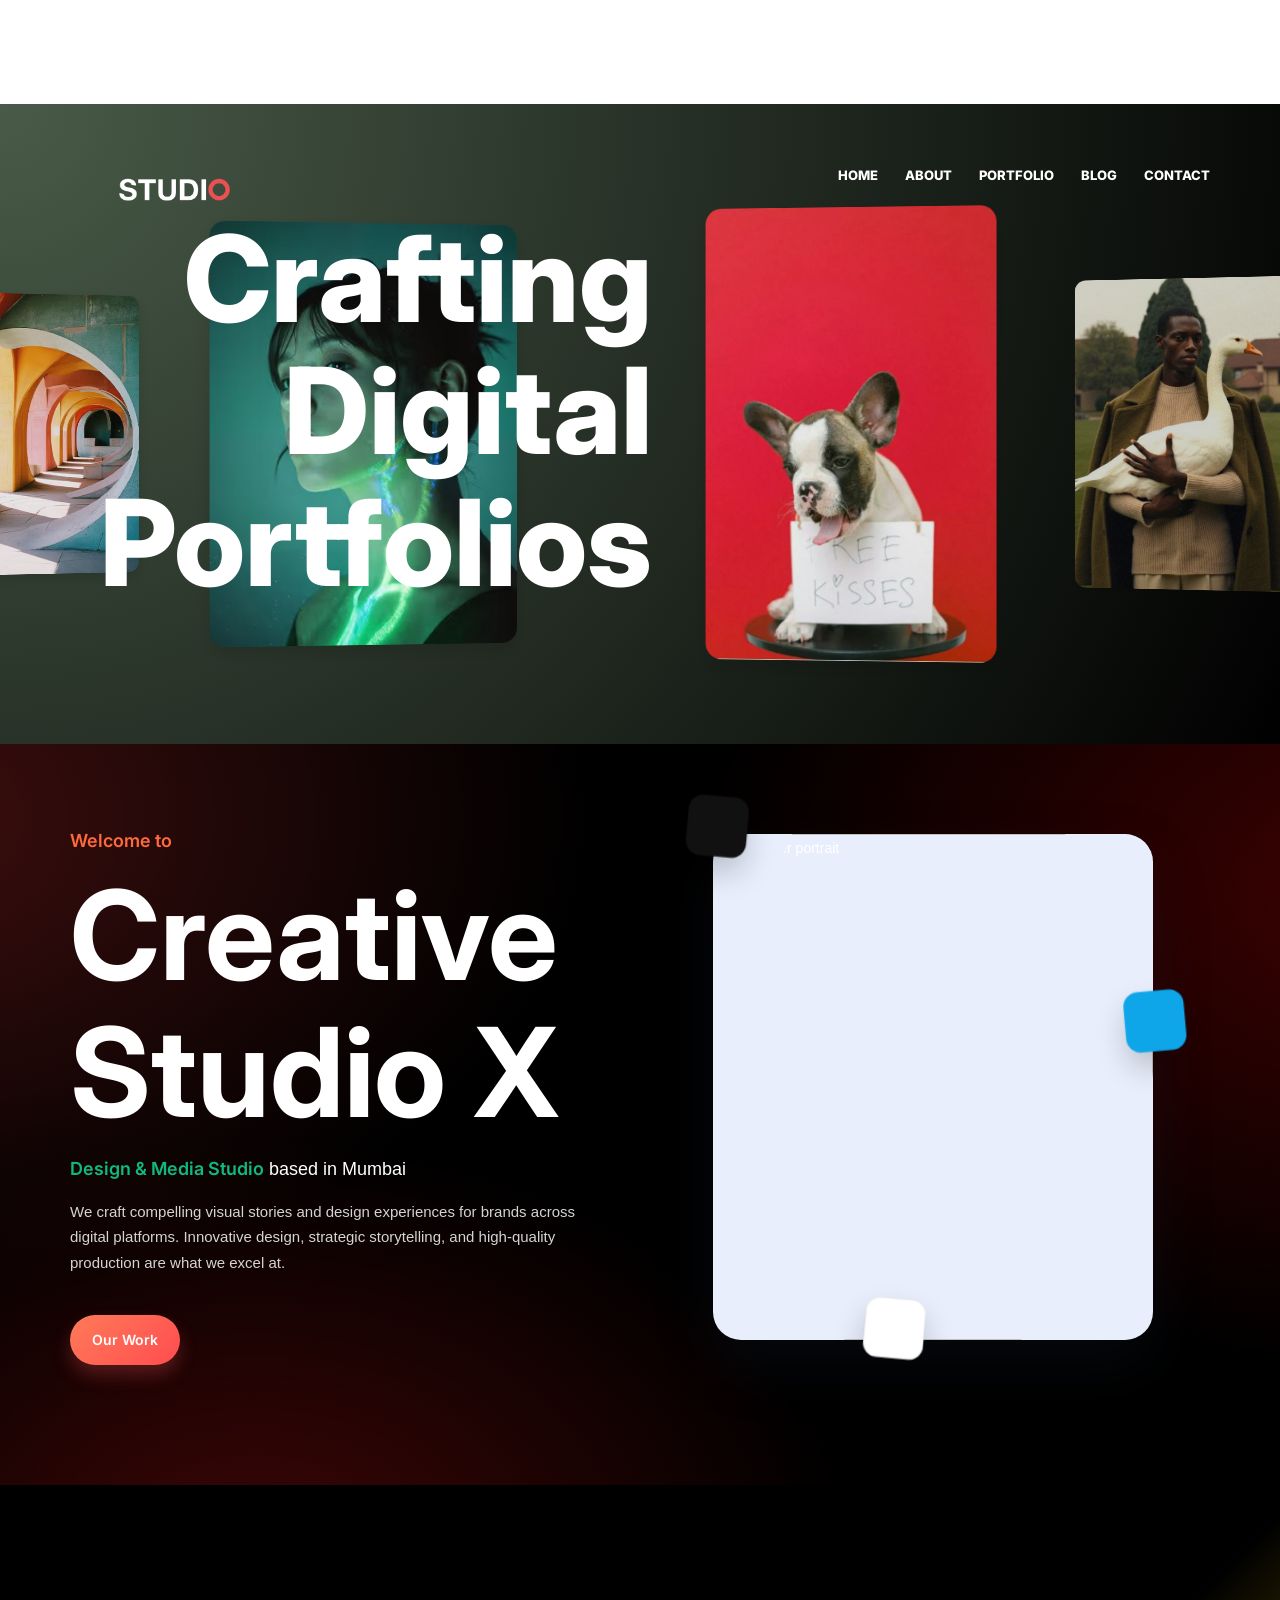
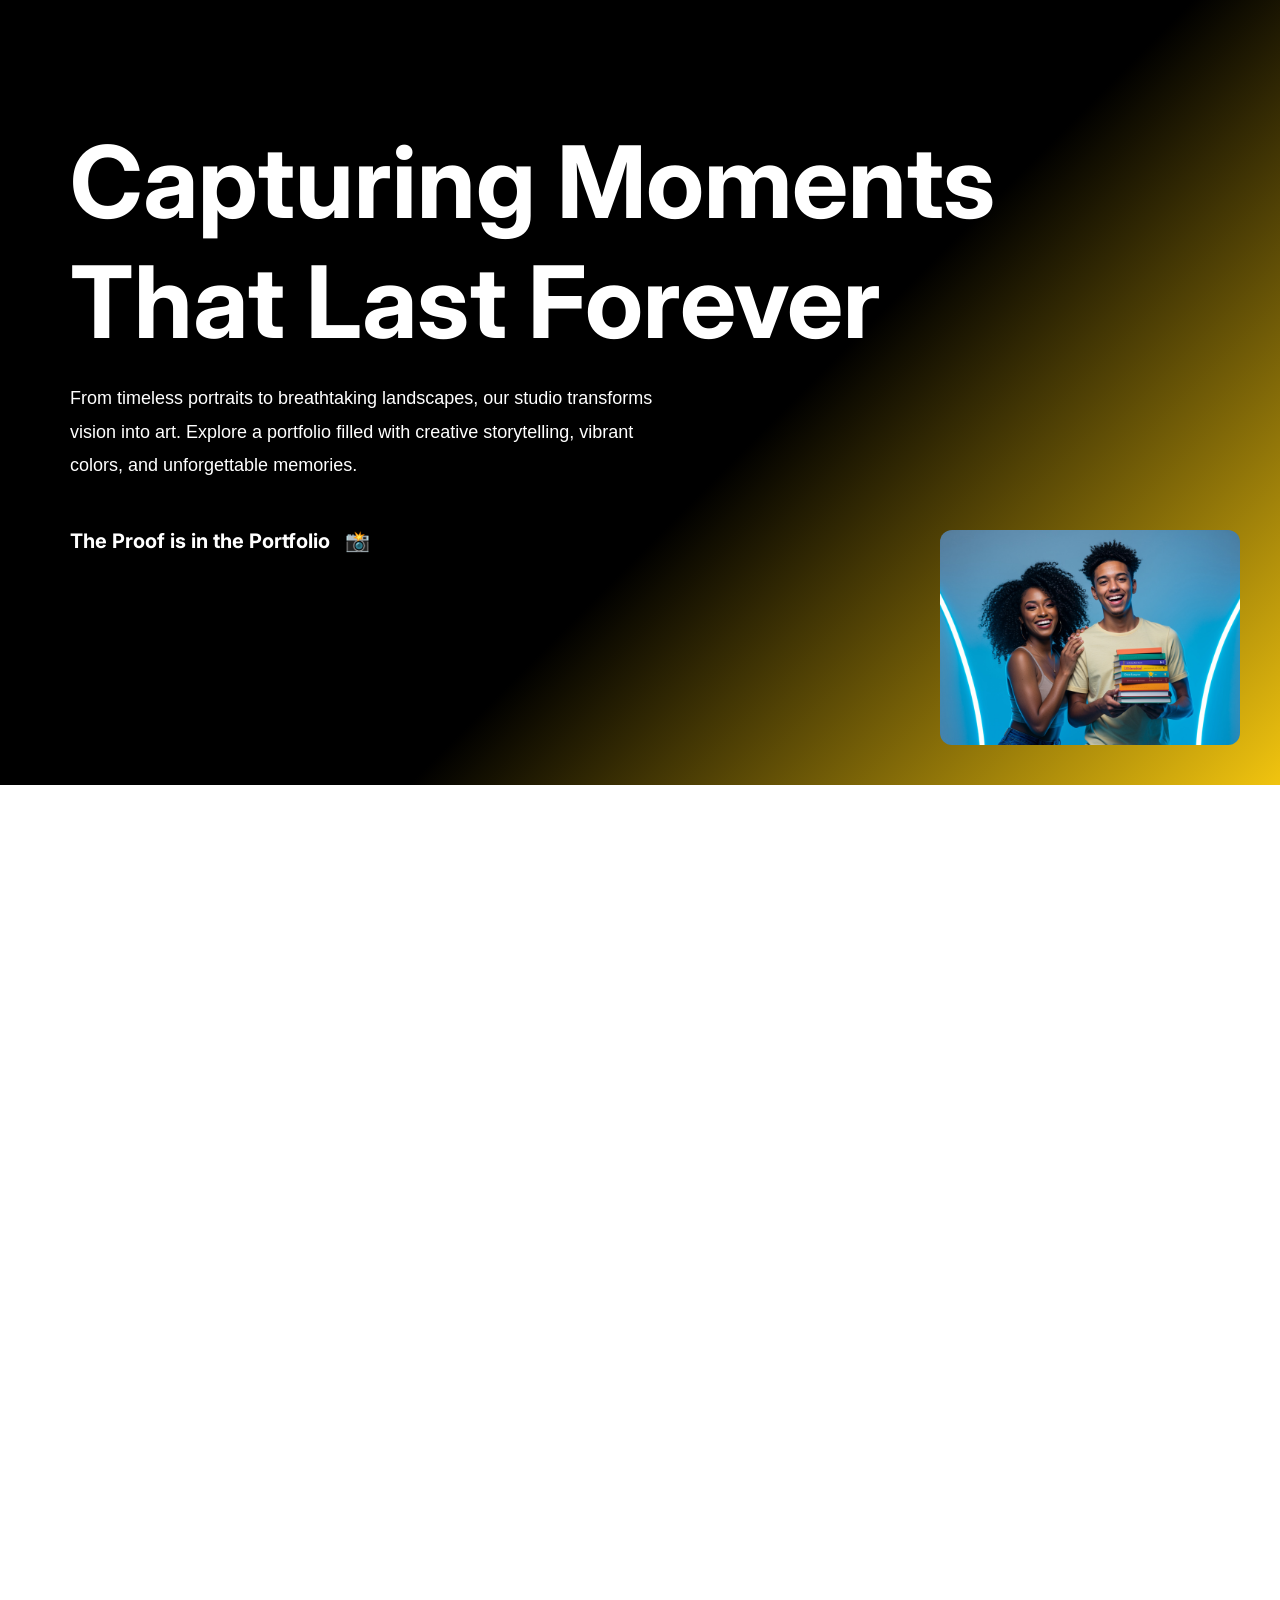
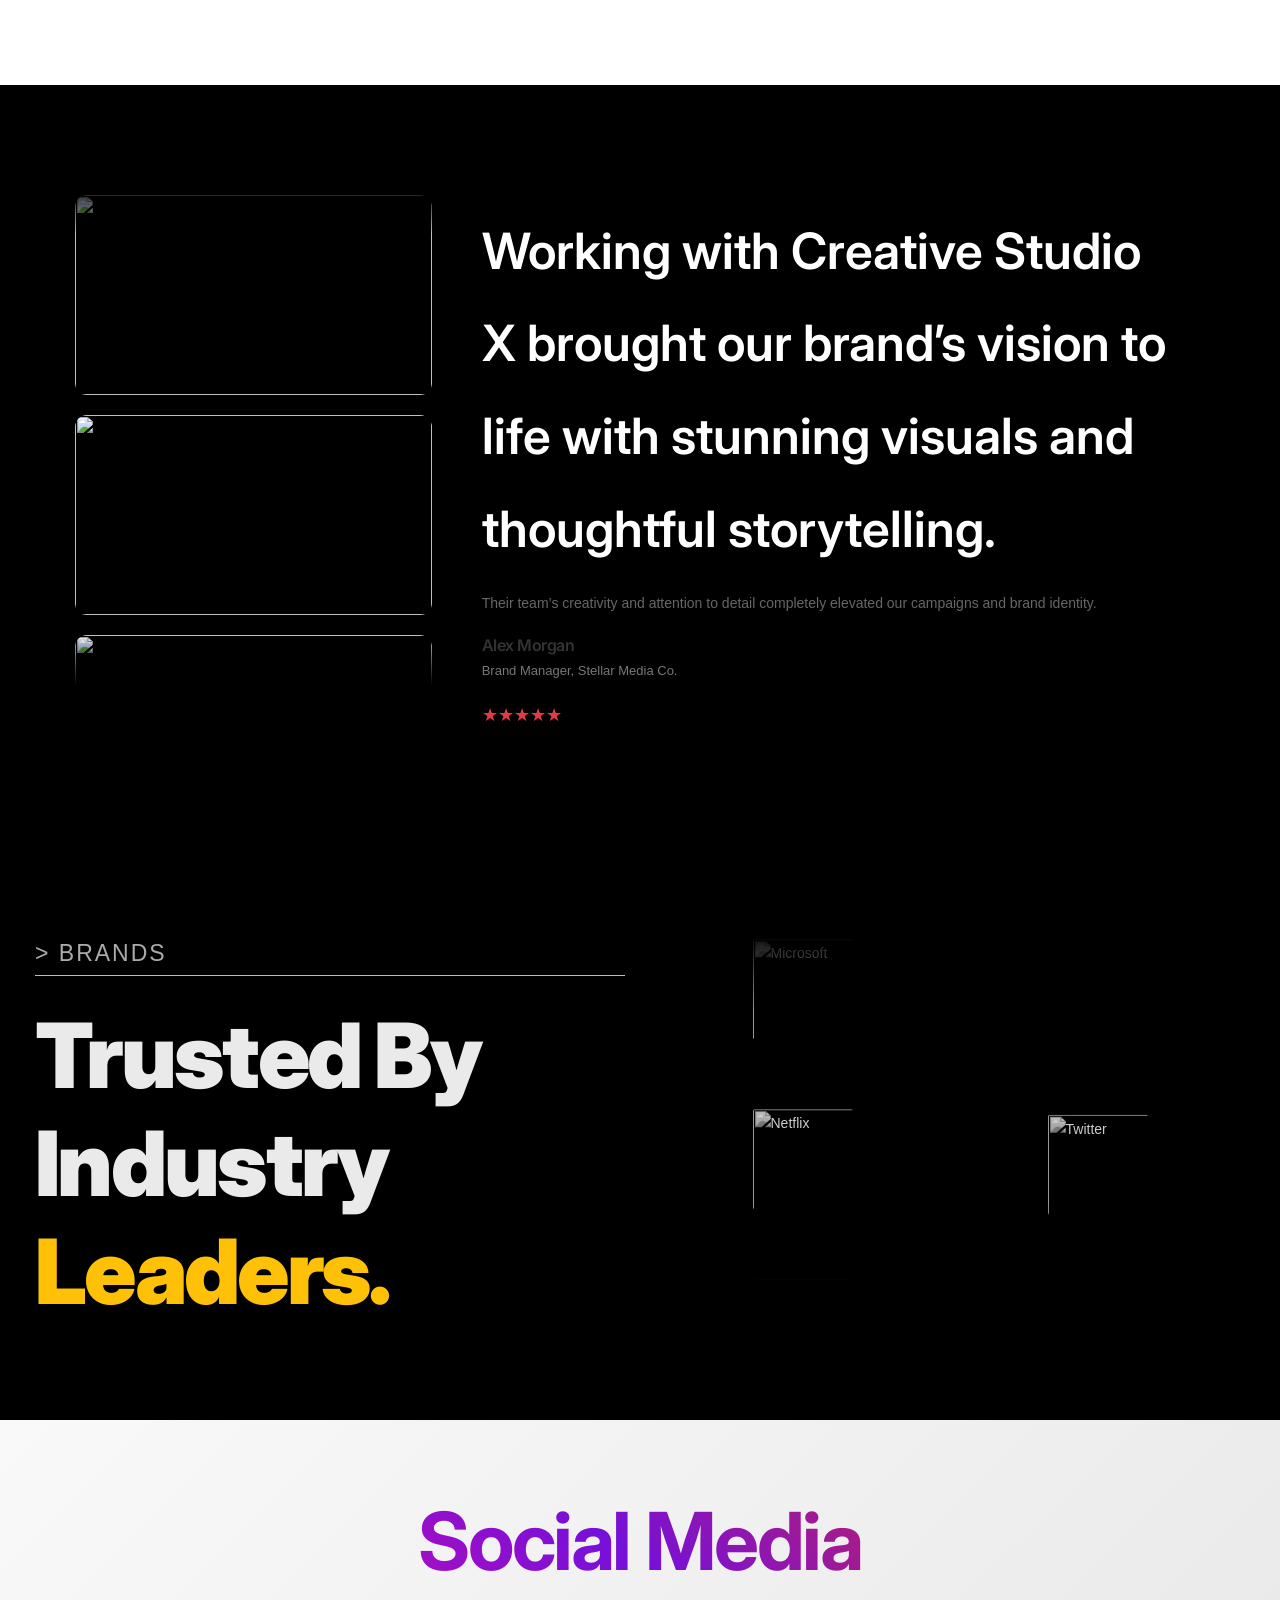
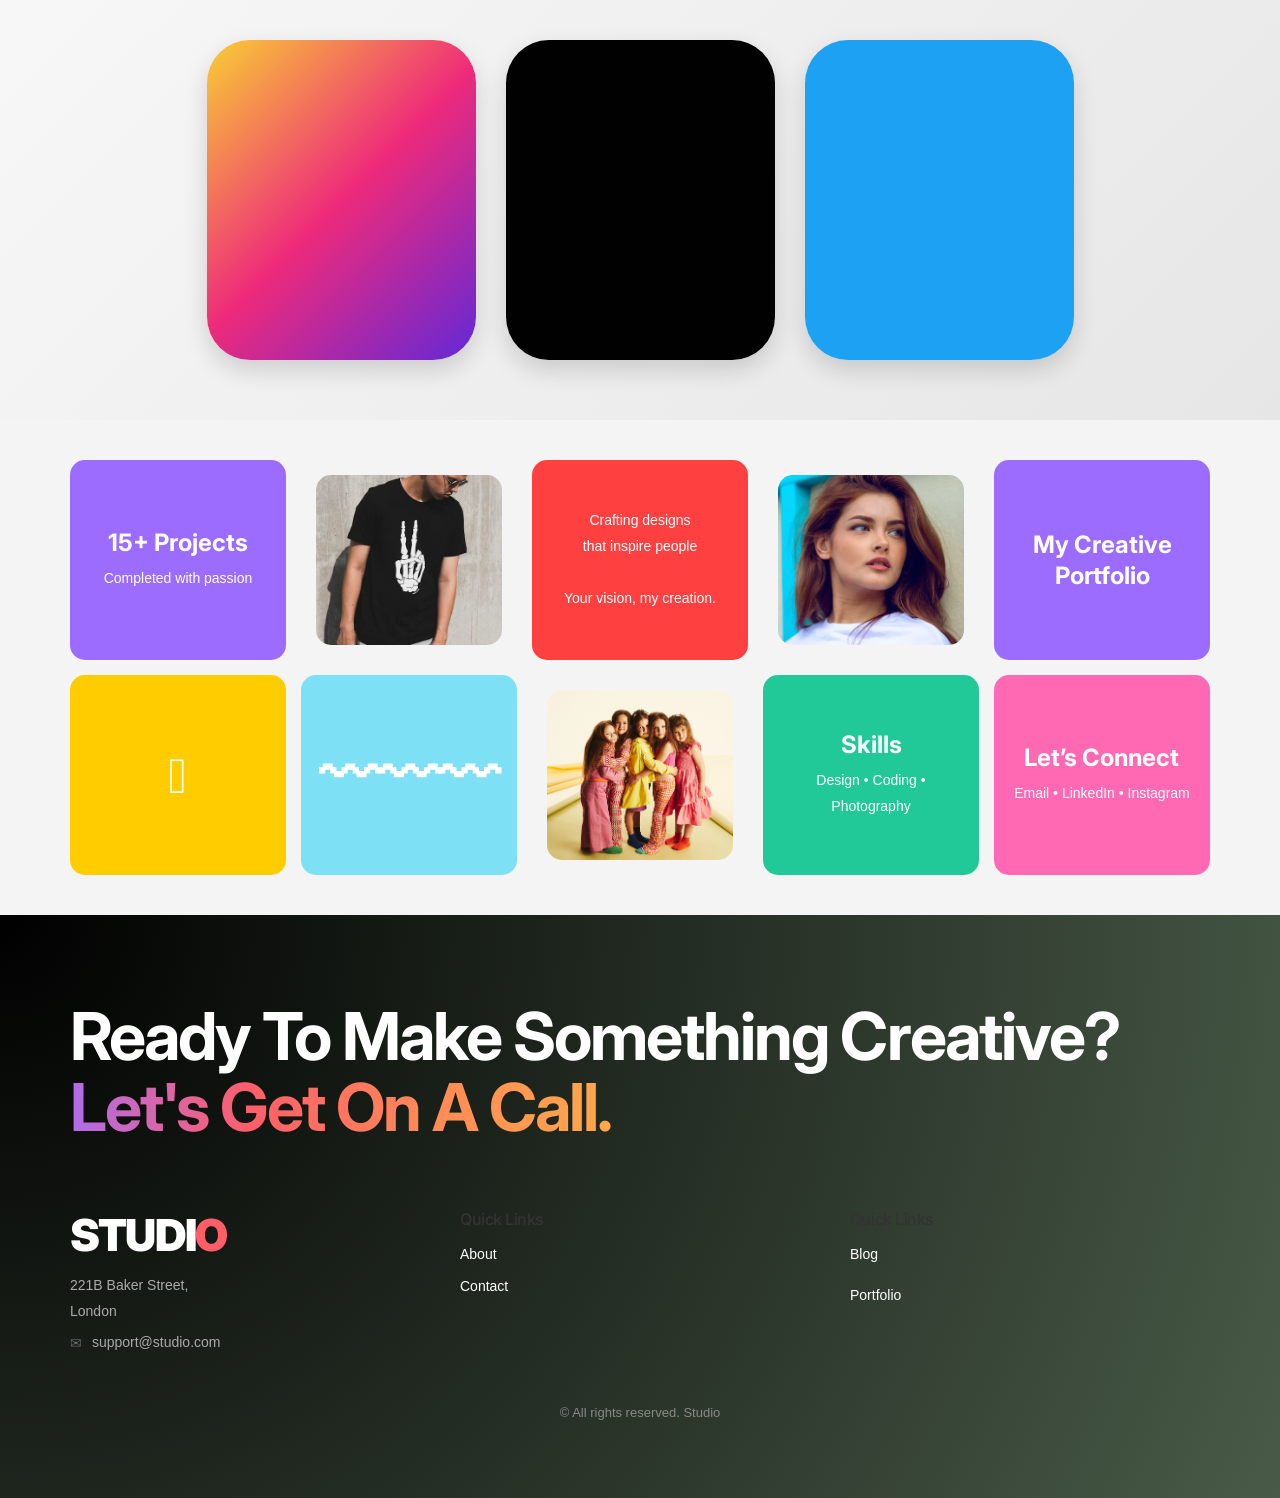
==== index.html @ 99e8755b "initial commit" ====
<head>
    <meta charset="utf-8">
    <meta name="viewport" content="width=device-width, initial-scale=1.0">
    <meta name="description"
        content="Personal and professional portfolios showcasing creative work, projects, achievements, and expertise for career growth.">
    <meta name="keywords" content="portfolio, professional showcase, projects, work samples">
    <title>Home</title>
    <link
        href="https://fonts.googleapis.com/css2?family=Roboto:wght@400;700&amp;family=Open+Sans:wght@400;600&amp;display=swap"
        rel="stylesheet">
    <link rel="stylesheet" href="https://cdn.jsdelivr.net/npm/remixicon@2.5.0/fonts/remixicon.css">
    <link rel="stylesheet" href="https://cdnjs.cloudflare.com/ajax/libs/font-awesome/6.0.0-beta3/css/all.min.css">
    <link rel="stylesheet" href="assets/css/style.css">
    <link rel="stylesheet" href="assets/css/middle_sections.css">
    <link rel="stylesheet" href="assets/css/anim-effects.css">
    <link rel="stylesheet" href="assets/css/components/header-41.css">
    <link rel="stylesheet" href="assets/css/components/footer-10.css">
    <link rel="stylesheet" href="assets/css/bootstrap.css">
    <link rel="stylesheet" href="assets/css/plugins.css">
    <link rel="stylesheet" href="assets/css/custom-Imports.css">
    <link rel="stylesheet" href="assets/css/resonsive.css">
    <link rel="stylesheet" href="https://cdnjs.cloudflare.com/ajax/libs/OwlCarousel2/2.3.4/assets/owl.carousel.min.css">
    <link rel="stylesheet"
        href="https://cdnjs.cloudflare.com/ajax/libs/OwlCarousel2/2.3.4/assets/owl.theme.default.min.css">
    <style>
        :root {
            --site-font: "Inter", sans-serif;
        }

        body,
        #wrapper,
        #wrapper * {
            font-family: var(--site-font) !important;
        }
    </style>
    <link rel="stylesheet" href="assets/css/custom/editmode.css">
</head>

<body class="theme-1">
    <div id="wrapper" style="pointer-events: auto;" class="editableSection">
        <div id="header" class=""></div>
        <div id="mainPageContent" class="">

            <section class="section-wrapper home-68" data-_home68="1" id="section-z1hhk5ztdxl">
                <div class="container">
                    <div class="row middle-xs">
                        <!-- Left copy -->
                        <div class="col-sm-6">
                            <p class="home-68-eyebrow"
                                style="translate: none; rotate: none; scale: none; opacity: 1; transform: translate(0px);">
                                Welcome to</p>
                            <h1 class="home-68-title"
                                style="translate: none; rotate: none; scale: none; opacity: 1; transform: translate(0px);">
                                Creative Studio X</h1>
                            <p class="home-68-role"
                                style="translate: none; rotate: none; scale: none; opacity: 1; transform: translate(0px);">
                                <span class="home-68-accent">Design &amp; Media Studio</span> based in Mumbai
                            </p>
                            <p class="home-68-desc"
                                style="translate: none; rotate: none; scale: none; opacity: 1; transform: translate(0px);">
                                We craft compelling visual stories and design experiences for brands across digital
                                platforms.
                                Innovative design, strategic storytelling, and high-quality production are what we excel
                                at.
                            </p>
                            <a class="home-68-cta"
                                style="translate: none; rotate: none; scale: none; opacity: 1; transform: translate(0px, 20px);"
                                href="#">Our Work</a>
                            <div class="home-68-social"
                                style="translate: none; rotate: none; scale: none; opacity: 1; transform: translate(0px);">
                                <a class="" href="#"><i class="ri-instagram-fill"></i></a>
                                <a class="" href="#"><i class="ri-behance-fill"></i></a>
                                <a class="" href="#"><i class="ri-dribbble-fill"></i></a>
                                <a class="" href="#"><i class="ri-linkedin-fill"></i></a>
                            </div>
                        </div>


                        <!-- Right visual -->
                        <div class="col-sm-6">
                            <div class="home-68-visual-wrap" id="home-68-tilt-area" data-_home68tilt="1">
                                <div class="home-68-card" id="home-68-card"
                                    style="translate: none; rotate: none; scale: none; opacity: 1; transform: translate(0px);">
                                    <div class="home-68-portrait">
                                        <!-- Inline image (replace later) -->
                                        <img src="assets/images/home-68-1.JPG" alt="influencer portrait"
                                            class="updateImg">
                                    </div>

                                    <!-- Floating skill chips (Remix Icons) -->
                                    <div class="home-68-skill home-68-s1" data-tip="Adobe Illustrator"
                                        data-_home68chip="1"
                                        style="translate: none; rotate: none; scale: none; transform: translate3d(0px, -10.3503px, 40px) rotate(5.1751deg);">
                                        <i class="ri-adobe-fill"></i>
                                    </div>
                                    <div class="home-68-skill home-68-s2" data-tip="Photoshop" data-_home68chip="1"
                                        style="translate: none; rotate: none; scale: none; transform: translate3d(0px, 8.6252px, 40px) rotate(-5.1751deg);">
                                        <i class="ri-brush-fill"></i>
                                    </div>
                                    <div class="home-68-skill home-68-s3" data-tip="Figma" data-_home68chip="1"
                                        style="translate: none; rotate: none; scale: none; transform: translate3d(0px, -10.3503px, 40px) rotate(5.1751deg);">
                                        <i class="ri-figma-fill"></i>
                                    </div>
                                </div>
                            </div>
                        </div>
                    </div>
                </div>

                <!-- scroll cue -->
            </section>

            <section class="section-wrapper home-64">
                <div class="container">
                    <h1 class="home-64-title">Capturing Moments <br> That Last Forever</h1>
                    <p class="home-64-subtitle">
                        From timeless portraits to breathtaking landscapes, our studio transforms vision into art.
                        Explore a portfolio filled with creative storytelling, vibrant colors, and unforgettable
                        memories.
                    </p>
                    <p class="home-64-proof">The Proof is in the Portfolio <span>📸</span></p>
                </div>

                <div class="home-64-video">
                    <img src="assets/images/home-64-bg.jpg" alt="Brand Work">
                </div>
            </section>


            <section class="section-wrapper about-37" id="section-ipy9rl39qb">
                <div class="container about-37-container">
                    <div class="row">
                        <!-- Left side (Scrolling Images) -->
                        <div class="col-sm-4 about-37-left">
                            <div class="about-37-image-wrapper">
                                <div class="about-37-image-track">
                                    <img src="https://picsum.photos/200/200?random=1"
                                        class="img-responsive img-circle updateImg">
                                    <img src="https://picsum.photos/200/200?random=2"
                                        class="img-responsive img-circle updateImg">
                                    <img src="https://picsum.photos/200/200?random=3"
                                        class="img-responsive img-circle updateImg">
                                    <img src="https://picsum.photos/200/200?random=4"
                                        class="img-responsive img-circle updateImg">
                                    <img src="https://picsum.photos/200/200?random=5"
                                        class="img-responsive img-circle updateImg">
                                    <!-- Duplicate for smooth loop -->
                                    <img src="https://picsum.photos/200/200?random=1"
                                        class="img-responsive img-circle updateImg">
                                    <img src="https://picsum.photos/200/200?random=2"
                                        class="img-responsive img-circle updateImg">
                                    <img src="https://picsum.photos/200/200?random=3"
                                        class="img-responsive img-circle updateImg">
                                </div>
                            </div>
                        </div>

                        <!-- Right side (Testimonial) -->
                        <div class="col-sm-8 about-37-right">
                            <div class="about-37-testimonial">
                                <p class="about-37-quote">
                                    Working with Creative Studio X brought our brand’s vision to life with stunning
                                    visuals and
                                    thoughtful storytelling.
                                </p>
                                <p class="about-37-subtext">
                                    Their team’s creativity and attention to detail completely elevated our campaigns
                                    and brand identity.
                                </p>
                                <h4 class="about-37-name">Alex Morgan</h4>
                                <p class="about-37-role">Brand Manager, Stellar Media Co.</p>
                                <div class="about-37-stars">★★★★★</div>
                            </div>
                        </div>

                    </div>
                </div>
            </section>


            <section class="section-wrapper home-65" id="section-rqf12qqginm">
                <div class="container-fluid">
                    <div class="row">
                        <!-- Left Side Text -->
                        <div class="col-sm-6">
                            <div class="home-65-content">
                                <p class="home-65-subtitle">&gt; BRANDS</p>
                                <h2 class="home-65-title">
                                    Trusted by <br class="">
                                    Industry <span class="">Leaders.</span>
                                </h2>
                            </div>
                        </div>

                        <!-- Right Side Logos -->
                        <div class="col-sm-6">
                            <div class="home-65-logos-wrapper">
                                <!-- Column 1 -->
                                <div class="home-65-logos home-65-col1" data-_home65="1"
                                    style="translate: none; rotate: none; scale: none; transform: translate(0%, -49.36%) translate3d(0px, 0px, 0px);">
                                    <img src="https://upload.wikimedia.org/wikipedia/commons/f/fa/Apple_logo_black.svg"
                                        alt="Apple" class="updateImg">
                                    <img src="https://upload.wikimedia.org/wikipedia/commons/4/44/Microsoft_logo.svg"
                                        alt="Microsoft" class="updateImg">
                                    <img src="https://upload.wikimedia.org/wikipedia/commons/0/08/Netflix_2015_logo.svg"
                                        alt="Netflix" class="updateImg">
                                    <img src="https://upload.wikimedia.org/wikipedia/commons/5/51/Google.png"
                                        alt="Google" class="updateImg">
                                    <img src="https://upload.wikimedia.org/wikipedia/commons/2/20/Spotify_logo_without_text.svg"
                                        alt="Spotify" class="updateImg">


                                    <img src="https://upload.wikimedia.org/wikipedia/commons/f/fa/Apple_logo_black.svg"
                                        alt="Apple" class="updateImg">
                                    <img src="https://upload.wikimedia.org/wikipedia/commons/4/44/Microsoft_logo.svg"
                                        alt="Microsoft" class="updateImg">
                                    <img src="https://upload.wikimedia.org/wikipedia/commons/0/08/Netflix_2015_logo.svg"
                                        alt="Netflix" class="updateImg">
                                    <img src="https://upload.wikimedia.org/wikipedia/commons/5/51/Google.png"
                                        alt="Google" class="updateImg">
                                    <img src="https://upload.wikimedia.org/wikipedia/commons/2/20/Spotify_logo_without_text.svg"
                                        alt="Spotify" class="updateImg">
                                </div>

                                <!-- Column 2 -->
                                <div class="home-65-logos home-65-col2"
                                    style="translate: none; rotate: none; scale: none; transform: translate(0%, 49.36%) translate3d(0px, 0px, 0px);">
                                    <img src="https://upload.wikimedia.org/wikipedia/commons/0/09/Twitter_logo_2012.svg"
                                        alt="Twitter" class="updateImg">
                                    <img src="https://upload.wikimedia.org/wikipedia/commons/a/a5/Instagram_icon.png"
                                        alt="Instagram" class="updateImg">
                                    <img src="https://upload.wikimedia.org/wikipedia/commons/6/6e/Facebook_Logo_2023.png"
                                        alt="Facebook" class="updateImg">
                                    <img src="https://upload.wikimedia.org/wikipedia/commons/9/95/Youtube_logo.png"
                                        alt="YouTube" class="updateImg">
                                    <img src="https://upload.wikimedia.org/wikipedia/commons/d/d5/LinkedIn_Logo_2013.svg"
                                        alt="LinkedIn" class="updateImg">
                                    <img src="https://upload.wikimedia.org/wikipedia/commons/0/09/Twitter_logo_2012.svg"
                                        alt="Twitter" class="updateImg">
                                    <img src="https://upload.wikimedia.org/wikipedia/commons/a/a5/Instagram_icon.png"
                                        alt="Instagram" class="updateImg">
                                    <img src="https://upload.wikimedia.org/wikipedia/commons/6/6e/Facebook_Logo_2023.png"
                                        alt="Facebook" class="updateImg">
                                    <img src="https://upload.wikimedia.org/wikipedia/commons/9/95/Youtube_logo.png"
                                        alt="YouTube" class="updateImg">
                                    <img src="https://upload.wikimedia.org/wikipedia/commons/d/d5/LinkedIn_Logo_2013.svg"
                                        alt="LinkedIn" class="updateImg">
                                </div>
                            </div>
                        </div>
                    </div>
                </div>
            </section>


            <section class="section-wrapper about-39" id="section-3fj3n2v5593">
                <center class="">
                    <h2 class="about-39-title">Social Media</h2>
                </center>

                <div class="container">
                    <!-- Instagram -->
                    <div class="card">
                        <div class="face face1">
                            <div class="icon">
                                <i class="ri-instagram-fill"></i>
                            </div>
                        </div>
                        <div class="face face2">
                            <div class="card-content">
                                <h3 class="">Instagram</h3>
                                <p class="">Sharing lifestyle and fashion moments with 100K+ followers.</p>
                            </div>
                        </div>
                    </div>



                    <!-- Twitter -->
                    <div class="card">
                        <div class="face face1">
                            <div class="icon">
                                <i class="ri-twitter-fill"></i>
                            </div>
                        </div>
                        <div class="face face2">
                            <div class="card-content">
                                <h3 class="">Twitter</h3>
                                <p class="">Engaging in real-time trends &amp; brand conversations.</p>
                            </div>
                        </div>
                    </div>

                    <!-- YouTube -->
                    <div class="card">
                        <div class="face face1">
                            <div class="icon">
                                <i class="ri-youtube-fill"></i>
                            </div>
                        </div>
                        <div class="face face2">
                            <div class="card-content">
                                <h3 class="">YouTube</h3>
                                <p class="">Publishing weekly vlogs and brand collabs for 50K subscribers.</p>
                            </div>
                        </div>
                    </div>

                </div>
            </section>


            <section class="section-wrapper about-43">
                <div class="container">
                    <div class="about-43-grid">

                        <!-- Box 1 -->
                        <div class="about-43-box">
                            <div class="about-43-inner">
                                <div class="about-43-front about-43-purple">
                                    <div>
                                        <div class="about-43-title">15+ Projects</div>
                                        <div class="about-43-subtext">Completed with passion</div>
                                    </div>
                                </div>
                                <div class="about-43-back">
                                    Web • Branding • Photography
                                </div>
                            </div>
                        </div>

                        <!-- Box 2 Image -->
                        <div class="about-43-box">
                            <div class="about-43-inner">
                                <div class="about-43-front">
                                    <img src="assets/images/about-43-1.JPG" alt="Portfolio work 1">
                                </div>
                                <div class="about-43-back">Creative Portraits</div>
                            </div>
                        </div>

                        <!-- Box 3 Text -->
                        <div class="about-43-box">
                            <div class="about-43-inner">
                                <div class="about-43-front about-43-red">
                                    <div>
                                        Crafting designs<br>
                                        that inspire people<br><br>
                                        Your vision, my creation.
                                    </div>
                                </div>
                                <div class="about-43-back">UI/UX & Visual Design</div>
                            </div>
                        </div>

                        <!-- Box 4 Image -->
                        <div class="about-43-box">
                            <div class="about-43-inner">
                                <div class="about-43-front">
                                    <img src="assets/images/about-43-2.JPG" alt="Portfolio work 2">
                                </div>
                                <div class="about-43-back">Lifestyle Photography</div>
                            </div>
                        </div>

                        <!-- Box 5 Main Title -->
                        <div class="about-43-box">
                            <div class="about-43-inner">
                                <div class="about-43-front about-43-purple">
                                    <div>
                                        <div class="about-43-title">My Creative</div>
                                        <div class="about-43-title">Portfolio</div>
                                    </div>
                                </div>
                                <div class="about-43-back">Discover my work</div>
                            </div>
                        </div>

                        <!-- Box 6 Icon -->
                        <div class="about-43-box">
                            <div class="about-43-inner">
                                <div class="about-43-front about-43-yellow">
                                    <span class="glyphicon glyphicon-briefcase about-43-icon"></span>
                                </div>
                                <div class="about-43-back">Professional Projects</div>
                            </div>
                        </div>

                        <!-- Box 7 Scribble -->
                        <div class="about-43-box">
                            <div class="about-43-inner">
                                <div class="about-43-front about-43-blue">
                                    <span style="font-size:60px; font-weight:bold;">〰〰〰</span>
                                </div>
                                <div class="about-43-back">Creative Process</div>
                            </div>
                        </div>

                        <!-- Box 8 Image -->
                        <div class="about-43-box">
                            <div class="about-43-inner">
                                <div class="about-43-front">
                                    <img src="assets/images/about-43.3.jpg" alt="Portfolio work 3">
                                </div>
                                <div class="about-43-back">Fashion Editorial</div>
                            </div>
                        </div>
                        <div class="about-43-box">
                            <div class="about-43-inner">
                                <div class="about-43-front about-43-green">
                                    <div>
                                        <div class="about-43-title">Skills</div>
                                        <div class="about-43-subtext">Design • Coding • Photography</div>
                                    </div>
                                </div>
                                <div class="about-43-back">Multidisciplinary Expertise</div>
                            </div>
                        </div>

                        <!-- Box 10 Contact -->
                        <div class="about-43-box">
                            <div class="about-43-inner">
                                <div class="about-43-front about-43-pink">
                                    <div>
                                        <div class="about-43-title">Let’s Connect</div>
                                        <div class="about-43-subtext">Email • LinkedIn • Instagram</div>
                                    </div>
                                </div>
                                <div class="about-43-back">Get in touch for collaborations</div>
                            </div>
                        </div>
                    </div>
                </div>
            </section>
        </div>
        <div id="footer" class=""></div>
    </div>
    <script src="assets/js/jquery.js"></script>
    <script src="assets/js/init.js"></script>
    <script src="assets/js/plugins.js"></script>
    <script src="assets/js/jquery.main.js"></script>
    <script src="assets/js/gsap.min.js"></script>
    <script src="assets/js/ScrollTrigger.min.js"></script>
    <script src="assets/js/Observer.min.js"></script>
    <script src="assets/js/gsap.effects.js"></script>

    <script src="https://cdnjs.cloudflare.com/ajax/libs/OwlCarousel2/2.3.4/owl.carousel.min.js"></script>
    <script src="assets/js/common_js/send_email.js"></script>
    <script src="assets/js/common_js/html_image_editor.js"></script>
    <script src="assets/js/common_js/windows_postmessage.js"></script>
    <script>
        var fileName = document.title || "index";

        $(document).ready(function () {
            loadHeaderFooter("header", "client-assets/ust266062/ust266062/header.html");
            loadHeaderFooter("footer", "client-assets/ust266062/ust266062/footer.html");

            loadHeaderFooter("header", "header.html");
            loadHeaderFooter("footer", "footer.html");
        });

        function loadHeaderFooter(id, file) {
            $("#" + id).load(file, function (response, status, xhr) {
                if (status === "error") {
                    console.error("Error loading " + file + ":", xhr.status, xhr.statusText);
                    return;
                }

                $("#" + id).find("a").addClass("edit-site");

                if (id === "header") {
                    if (fileName.toLowerCase() === "index" || fileName.toLowerCase() === "home") {
                        $("#" + id).find(".header-breadcrumb-section").css("display", "none");
                    } else {
                        $("#" + id).find(".main-header-section").css("display", "none");
                        $("#" + id).find(".header-breadcrumb-section").css("display", "inline-block");
                        $("#" + id).find(".header-breadcrumb-section .Page_name")
                            .text(fileName.charAt(0).toUpperCase() + fileName.slice(1));
                    }
                }
            });
        }
    </script>
    <script src="assets/js/middle-section.js"></script>



    <input type="hidden" class="hidden selectedPageName" name="selectedPageName" value="index.html">
    <form method="post" id="imgForm" action="fuos/" enctype="multipart/form-data"><input id="" type="text"
            class="hidden formFieldFileName" name="imgFileName" value=""></form>
</body>
---- assets/css/style.css ----
@import url('https://fonts.googleapis.com/css2?family=Quicksand:wght@600;700;800&display=swap');
@import url('https://fonts.googleapis.com/css2?family=Lato:wght@300;400;700&display=swap');
@import url('https://fonts.googleapis.com/css2?family=Raleway:wght@300;400;700&display=swap');
@import url('https://fonts.googleapis.com/css2?family=Open+Sans:wght@300;400;700&display=swap');
@import url('https://fonts.googleapis.com/css2?family=Roboto:wght@300;400;700&display=swap');
@import url('https://fonts.googleapis.com/css2?family=Oswald:wght@300;400;700&display=swap');
@import url('https://fonts.googleapis.com/css2?family=Playfair+Display:wght@400;700&display=swap');
@import url('https://fonts.googleapis.com/css2?family=Merriweather:wght@300;400;700&display=swap');
@import url('https://fonts.googleapis.com/css2?family=Nunito:wght@300;400;700&display=swap');
@import url('https://fonts.googleapis.com/css2?family=Source+Sans+Pro:wght@300;400;700&display=swap');
@import url('https://fonts.googleapis.com/css2?family=Work+Sans:wght@300;400;700&display=swap');
@import url('https://fonts.googleapis.com/css2?family=Cabin:ital,wght@0,400..700;1,400..700&family=Poppins:ital,wght@0,100;0,200;0,300;0,400;0,500;0,600;0,700;0,800;0,900;1,100;1,200;1,300;1,400;1,500;1,600;1,700;1,800;1,900&display=swap' );
/* Predefined theme classes */
.theme-1 {
  --primary-color: #505e4b;
  --secondary-color: #9db76e;
  --tertiary-color: #ffffff;
}

.theme-2 {
  --primary-color: #283259;
  --secondary-color: #1da6a6;
  --tertiary-color: #ffffff;
}

.theme-3 {
  --primary-color: #1d4d13;
  --secondary-color: #dd5050;
  --tertiary-color: #ffffff;
}

.theme-4 {
  --primary-color: #ffffff;
  --secondary-color: #106470;
  --tertiary-color: #34c7dc;
}

.theme-5 {
  --primary-color: #f0f8ff;
  --secondary-color: #59bb2c;
  --tertiary-color: #000000;
}

.theme-6 {
  --primary-color: #0caa85;
  --secondary-color: #f4a300;
  --tertiary-color: #ffffff;
}
.theme-7 {
  --primary-color: #591036;;
  --secondary-color: #611256;
  --tertiary-color: #ffffff;
}
.theme-18 {
  --primary-color: #7fb82d;
  --secondary-color: #c4c4c4;
  --tertiary-color: #ffffff;
}
.theme-19{
  --primary-color: #fff;
  --secondary-color: #ca6303;
  --tertiary-color: #000000;
}
.theme-24 {
  --primary-color: #0fb4f5;
  --secondary-color: #c4c4c4;
  --tertiary-color: #ffffff;
}
.theme-26 {
  --primary-color: #f64f37;
  --secondary-color: #c4c4c4;
  --tertiary-color: #ffffff;
}

body {
  background-color: var(--primary-color);
  color: var(--secondary-color);
}


/* Optional - Adjusting the elements based on the theme */
button {
  background-color: var(--secondary-color);
}

/* footer {
  background-color: var(--tertiary-color);
} */


.radio-holder .radio-button-placeholder {
  margin-bottom: 10px;
  position: absolute;

}

.radio-holder {
  position: absolute;
  top: 10px;
  padding: 10px;
  z-index: 99999;
  color: #f5b800;
  cursor: pointer;
  right: 0;
}


.dynamic-font {
  font-family: var(--font-family, sans-serif)!important;
  font-size: var(--font-size, 16px)!important;
  font-weight: var(--font-weight, normal)!important;
}




:root {
  --font-family:"Lato", "Helvetica Neue", Helvetica, Arial, sans-serif;
  --background-primary-color: #ffff;
  --text-color-default:#ffffff;
  --primay-theme-color: #ffc000;
  --secondary-theme-color: #f5b800;
  --tertiary-theme-color:#ebb100;
  --hover-theme-color:#fabc00;
  --post-hover-color:rgba(255, 192, 0, 0.6);
  --primay-border-color:#aaa;
  --secondary-border-color:#34c7dc;
  --navbar-border-color:#ffc000;
  --navbar-font-size:13px;
  --banner-font-size:44px;

}
/*
.theme-1 {
  --font-family:'Oswald', sans-serif;
  --background-primary-color: #038cc2;
  --text-color-default:#ffffff;
  --primay-theme-color: #00aeff;
  --secondary-theme-color: #007ff5;
  --tertiary-theme-color:#006eeb;
  --hover-theme-color:#08549b;
  --post-hover-color:rgba(0, 225, 255, 0.6);
  --primay-border-color:#aaa;
  --secondary-border-color:#0f75c9;
  --navbar-border-color:#ffffff;
  --navbar-font-size:14px;
  --banner-font-size:50px;
}

.theme-2 {
  --font-family:'Quicksand';
  --background-primary-color: #35b35a;
  --text-color-default:#ffffff;
  --primay-theme-color: #35b35a;
  --secondary-theme-color: #229946;
  --tertiary-theme-color:#178a39;
  --hover-theme-color:#136e2f;
  --post-hover-color:rgba(69, 194, 69, 0.6);
  --primay-border-color:#aaa;
  --secondary-border-color:#1a1a1a;
  --navbar-border-color:transparent;
  --font-size-custom:12px;
  --banner-font-size:40px;
} */

/* .dynamic-font{
  --font-primary: @fontName @fontFamily;
} */


.font-Oswald{
  --font-family:'Oswald', sans-serif;
}
.font-quicksand{
  --font-family:'Quicksand', sans-serif;
}
.font-roboto{
  --font-family:'Roboto', sans-serif;
}
.bolder{
  font-weight: bold;
}

[class^="font-"] {
  font-size: var(--font-size-custom) !important;
}

.font-12 {
  --font-size-custom: 12px;
}

.font-14 {
  --font-size-custom: 14px;
}

.font-15 {
  --font-size-custom: 15px;
}

.font-16 {
  --font-size-custom: 16px;
}

.font-18 {
  --font-size-custom: 18px;
}

.font-50 {
  --font-size-custom: 50px!important;
}
.rounded{
border-radius: 30px;
}
.dropdown-menu > li > a:hover{
  background-color: var(--hover-theme-color);
}




.clearfix:after, .widget:after, .search-form:after, .post-password-form p:after, .navigation-single:after {
  content: '';
  display: block;
  clear: both;
}

a,
button, .form-control, .features-aside .view-more, .features-aside .icn-wrap, .news-post:after, .widget_intro .aligncenter img, .why-panel-group .accOpener:after, .why-panel-group .accOpener:before, .why-panel-group.panel-group .accOpener:after, .why-panel-group.panel-group .accOpener:before, .pro-column .aligncenter > a:before, .pro-column .caption, .featured-column:before, .guide-column .icn-wrap, .guide-column .icn, .guide-column .icn:after, .price-box-column .icn-wrap, .logo-wrap > a:after, .price-list .icn-wrap, .partner-block .partner-list li a:before {
  -webkit-transition: 0.25s ease;
  -o-transition: 0.25s ease;
  transition: 0.25s ease;
  -webkit-transition-property: color, background, border, visibility, opacity, left, right, top, bottom, width, height, -webkit-box-shadow, -webkit-transform;
  transition-property: color, background, border, visibility, opacity, left, right, top, bottom, width, height, -webkit-box-shadow, -webkit-transform;
  -o-transition-property: color, box-shadow, background, border, visibility, opacity, left, right, top, bottom, transform, width, height;
  transition-property: color, box-shadow, background, border, visibility, opacity, left, right, top, bottom, transform, width, height;
  transition-property: color, box-shadow, background, border, visibility, opacity, left, right, top, bottom, transform, width, height, -webkit-box-shadow, -webkit-transform;
}

.logo img, .features-aside .icn-wrap img, .popular-post img, .upcoming-events-list img, .categories-list img, .getstarted-block img {
  vertical-align: top;
  max-width: 100%;
  height: auto;
}

/* chosen select styles */
.chosen-container {
  position: relative;
  display: inline-block;
  vertical-align: middle;
  text-align: left;
  font-size: 14px;
  font-family: "Lato", "Helvetica Neue", Helvetica, Arial, sans-serif;
  -webkit-user-select: none;
  -moz-user-select: none;
  -ms-user-select: none;
  user-select: none;
}

.chosen-container .chosen-drop {
  position: absolute;
  top: 100%;
  z-index: 1010;
  width: 100%;
  border: 1px solid var(--primay-border-color);
  border-top: 0;
  background: var(--text-color-default);
  -webkit-box-shadow: 0 4px 5px rgba(0, 0, 0, 0.15);
  box-shadow: 0 4px 5px rgba(0, 0, 0, 0.15);
  clip: rect(0, 0, 0, 0);
}

.chosen-container.chosen-with-drop .chosen-drop {
  clip: auto;
}

.chosen-container a {
  cursor: pointer;
}

.chosen-container .search-choice .group-name, .chosen-container .chosen-single .group-name {
  margin-right: 4px;
  overflow: hidden;
  white-space: nowrap;
  -o-text-overflow: ellipsis;
  text-overflow: ellipsis;
  font-weight: normal;
  color: #999999;
}

.chosen-container .search-choice .group-name:after, .chosen-container .chosen-single .group-name:after {
  content: ":";
  padding-left: 2px;
  vertical-align: top;
}

/* @end */
/* @group Single Chosen */
.chosen-container-single .chosen-single {
  position: relative;
  display: block;
  overflow: hidden;
  padding: 0 0 0 8px;
  height: 100%;
  border: 1px solid #e8e8e8;
  background-color: var(--text-color-default);
  color: var(--background-primary-color);
  text-decoration: none;
  white-space: nowrap;
}

.chosen-container-single .chosen-default {
  color: #999;
}

.chosen-container-single .chosen-single span {
  display: block;
  overflow: hidden;
  margin-right: 45px;
  -o-text-overflow: ellipsis;
  text-overflow: ellipsis;
  white-space: nowrap;
  height: 100%;
  padding: 13px 0;
}

.chosen-container-single .chosen-single-with-deselect span {
  margin-right: 38px;
}

.chosen-container-single .chosen-single abbr {
  position: absolute;
  top: 6px;
  right: 26px;
  display: block;
  width: 12px;
  height: 12px;
  background: url("chosen-sprite.png") -42px 1px no-repeat;
  font-size: 1px;
}

.chosen-container-single .chosen-single abbr:hover {
  background-position: -42px -10px;
}

.chosen-container-single.chosen-disabled .chosen-single abbr:hover {
  background-position: -42px -10px;
}

.chosen-container-single .chosen-single div {
  position: absolute;
  top: 0;
  right: 0;
  display: block;
  color: inherit;
  width: 40px;
  height: 100%;
}

.chosen-container-single .chosen-single div:before {
  position: absolute;
  content: "";
  top: 50%;
  bottom: auto;
  left: 50%;
  right: auto;
}

.chosen-container-single .chosen-single div:before {
  border: solid currentColor;
  border-width: 0 2px 2px 0;
  -webkit-transform: rotate(45deg) translateX(-50%);
  -ms-transform: rotate(45deg) translateX(-50%);
  transform: rotate(45deg) translateX(-50%);
  margin-top: -2px;
  width: 10px;
  height: 10px;
}

.chosen-container-single .chosen-single div b {
  display: block;
  width: 100%;
  height: 100%;
  background: url("chosen-sprite.png") no-repeat 0px 2px;
}

.chosen-container-single .chosen-search {
  position: relative;
  z-index: 1010;
  margin: 0;
  padding: 3px 4px;
  white-space: nowrap;
}

.chosen-container-single .chosen-search input[type="text"] {
  margin: 1px 0;
  padding: 4px 20px 4px 5px;
  width: 100%;
  height: auto;
  outline: 0;
  border: 1px solid var(--primay-border-color);
  background: url("chosen-sprite.png") no-repeat 100% -20px;
  font-size: 1em;
  font-family: sans-serif;
  line-height: normal;
  border-radius: 0;
}

.chosen-container-single .chosen-drop {
  margin-top: -1px;
  border-radius: 0 0 4px 4px;
  background-clip: padding-box;
}

.chosen-container-single.chosen-container-single-nosearch .chosen-search {
  position: absolute;
  clip: rect(0, 0, 0, 0);
}

/* @end */
/* @group Results */
.chosen-container .chosen-results {
  color: #444;
  position: relative;
  overflow-x: hidden;
  overflow-y: auto;
  margin: 0 4px 4px 0;
  padding: 0 0 0 4px;
  max-height: 240px;
  -webkit-overflow-scrolling: touch;
}

.chosen-container .chosen-results li {
  display: none;
  margin: 0;
  padding: 5px 6px;
  list-style: none;
  line-height: 15px;
  word-wrap: break-word;
  -webkit-touch-callout: none;
}

.chosen-container .chosen-results li.active-result {
  display: list-item;
  cursor: pointer;
}

.chosen-container .chosen-results li.disabled-result {
  display: list-item;
  color: #ccc;
  cursor: default;
}

.chosen-container .chosen-results li.highlighted {
  background-color: #3875d7;
  color: var(--text-color-default);
}

.chosen-container .chosen-results li.no-results {
  color: #777;
  display: list-item;
  background: #f4f4f4;
}

.chosen-container .chosen-results li.group-result {
  display: list-item;
  font-weight: bold;
  cursor: default;
}

.chosen-container .chosen-results li.group-option {
  padding-left: 15px;
}

.chosen-container .chosen-results li em {
  font-style: normal;
  text-decoration: underline;
}

/* @end */
/* @group Multi Chosen */
.chosen-container-multi .chosen-choices {
  position: relative;
  overflow: hidden;
  margin: 0;
  padding: 0 5px;
  width: 100%;
  height: auto;
  border: 1px solid var(--primay-border-color);
  background-color: var(--text-color-default);
  background-image: -webkit-gradient(linear, left top, left bottom, color-stop(1%, #eee), color-stop(15%, var(--text-color-default)));
  background-image: -webkit-linear-gradient(#eee 1%, var(--text-color-default) 15%);
  background-image: -o-linear-gradient(#eee 1%, var(--text-color-default) 15%);
  background-image: linear-gradient(#eee 1%, var(--text-color-default) 15%);
  cursor: text;
}

.chosen-container-multi .chosen-choices li {
  float: left;
  list-style: none;
}

.chosen-container-multi .chosen-choices li.search-field {
  margin: 0;
  padding: 0;
  white-space: nowrap;
}

.chosen-container-multi .chosen-choices li.search-field input[type="text"] {
  margin: 1px 0;
  padding: 0;
  height: 25px;
  outline: 0;
  border: 0 !important;
  background: transparent !important;
  -webkit-box-shadow: none;
  box-shadow: none;
  color: #999;
  font-size: 100%;
  font-family: sans-serif;
  line-height: normal;
  border-radius: 0;
  width: 25px;
}

.chosen-container-multi .chosen-choices li.search-choice {
  position: relative;
  margin: 3px 5px 3px 0;
  padding: 3px 20px 3px 5px;
  border: 1px solid var(--primay-border-color);
  max-width: 100%;
  border-radius: 3px;
  background-color: #eeeeee;
  background-image: -webkit-gradient(linear, left top, left bottom, color-stop(20%, #f4f4f4), color-stop(50%, #f0f0f0), color-stop(52%, #e8e8e8), to(#eee));
  background-image: -webkit-linear-gradient(#f4f4f4 20%, #f0f0f0 50%, #e8e8e8 52%, #eee 100%);
  background-image: -o-linear-gradient(#f4f4f4 20%, #f0f0f0 50%, #e8e8e8 52%, #eee 100%);
  background-image: linear-gradient(#f4f4f4 20%, #f0f0f0 50%, #e8e8e8 52%, #eee 100%);
  background-size: 100% 19px;
  background-repeat: repeat-x;
  background-clip: padding-box;
  -webkit-box-shadow: 0 0 2px var(--text-color-default) inset, 0 1px 0 rgba(0, 0, 0, 0.05);
  box-shadow: 0 0 2px var(--text-color-default) inset, 0 1px 0 rgba(0, 0, 0, 0.05);
  color: #333;
  line-height: 13px;
  cursor: default;
}

.chosen-container-multi .chosen-choices li.search-choice span {
  word-wrap: break-word;
}

.chosen-container-multi .chosen-choices li.search-choice .search-choice-close {
  position: absolute;
  top: 4px;
  right: 3px;
  display: block;
  width: 12px;
  height: 12px;
  background: url("chosen-sprite.png") -42px 1px no-repeat;
  font-size: 1px;
}

.chosen-container-multi .chosen-choices li.search-choice .search-choice-close:hover {
  background-position: -42px -10px;
}

.chosen-container-multi .chosen-choices li.search-choice-disabled {
  padding-right: 5px;
  border: 1px solid #ccc;
  background-color: #e4e4e4;
  background-image: -webkit-gradient(linear, left top, left bottom, color-stop(20%, #f4f4f4), color-stop(50%, #f0f0f0), color-stop(52%, #e8e8e8), to(#eee));
  background-image: -webkit-linear-gradient(#f4f4f4 20%, #f0f0f0 50%, #e8e8e8 52%, #eee 100%);
  background-image: -o-linear-gradient(#f4f4f4 20%, #f0f0f0 50%, #e8e8e8 52%, #eee 100%);
  background-image: linear-gradient(#f4f4f4 20%, #f0f0f0 50%, #e8e8e8 52%, #eee 100%);
  color: #666;
}

.chosen-container-multi .chosen-choices li.search-choice-focus {
  background: #d4d4d4;
}

.chosen-container-multi .chosen-choices li.search-choice-focus .search-choice-close {
  background-position: -42px -10px;
}

.chosen-container-multi .chosen-results {
  margin: 0;
  padding: 0;
}

.chosen-container-multi .chosen-drop .result-selected {
  display: list-item;
  color: #ccc;
  cursor: default;
}

/* @end */
/* @group Active  */
.chosen-container-active .chosen-single {
  border: 1px solid var(--hover-theme-color);
}

.chosen-container-active.chosen-with-drop .chosen-single {
  border: 1px solid var(--primay-border-color);
  border-bottom-right-radius: 0;
  border-bottom-left-radius: 0;
}

.chosen-container-active.chosen-with-drop .chosen-single div {
  border-left: none;
  background: transparent;
}

.chosen-container-active.chosen-with-drop .chosen-single div b {
  background-position: -18px 2px;
}

.chosen-container-active .chosen-choices {
  border: 1px solid var(--hover-theme-color);
  -webkit-box-shadow: 0 0 5px rgba(0, 0, 0, 0.3);
  box-shadow: 0 0 5px rgba(0, 0, 0, 0.3);
}

.chosen-container-active .chosen-choices li.search-field input[type="text"] {
  color: #222 !important;
}

/* @end */
/* @group Disabled Support */
.chosen-disabled {
  opacity: 0.5 !important;
  cursor: default;
}

.chosen-disabled .chosen-single {
  cursor: default;
}

.chosen-disabled .chosen-choices .search-choice .search-choice-close {
  cursor: default;
}

/*! jQuery UI - v1.11.4 - 2015-08-12
* http://jqueryui.com
* Includes: core.css, draggable.css, resizable.css, selectable.css, sortable.css, accordion.css, autocomplete.css, button.css, datepicker.css, dialog.css, menu.css, progressbar.css, selectmenu.css, slider.css, spinner.css, tabs.css, tooltip.css, theme.css
* To view and modify this theme, visit http://jqueryui.com/themeroller/?ffDefault=Trebuchet%20MS%2CTahoma%2CVerdana%2CArial%2Csans-serif&fwDefault=bold&fsDefault=1.1em&cornerRadius=4px&bgColorHeader=f6a828&bgTextureHeader=gloss_wave&bgImgOpacityHeader=35&borderColorHeader=e78f08&fcHeader=ffffff&iconColorHeader=ffffff&bgColorContent=eeeeee&bgTextureContent=highlight_soft&bgImgOpacityContent=100&borderColorContent=dddddd&fcContent=333333&iconColorContent=222222&bgColorDefault=f6f6f6&bgTextureDefault=glass&bgImgOpacityDefault=100&borderColorDefault=cccccc&fcDefault=1c94c4&iconColorDefault=ef8c08&bgColorHover=fdf5ce&bgTextureHover=glass&bgImgOpacityHover=100&borderColorHover=fbcb09&fcHover=c77405&iconColorHover=ef8c08&bgColorActive=ffffff&bgTextureActive=glass&bgImgOpacityActive=65&borderColorActive=fbd850&fcActive=eb8f00&iconColorActive=ef8c08&bgColorHighlight=ffe45c&bgTextureHighlight=highlight_soft&bgImgOpacityHighlight=75&borderColorHighlight=fed22f&fcHighlight=363636&iconColorHighlight=228ef1&bgColorError=b81900&bgTextureError=diagonals_thick&bgImgOpacityError=18&borderColorError=cd0a0a&fcError=ffffff&iconColorError=ffd27a&bgColorOverlay=666666&bgTextureOverlay=diagonals_thick&bgImgOpacityOverlay=20&opacityOverlay=50&bgColorShadow=000000&bgTextureShadow=flat&bgImgOpacityShadow=10&opacityShadow=20&thicknessShadow=5px&offsetTopShadow=-5px&offsetLeftShadow=-5px&cornerRadiusShadow=5px
* Copyright 2015 jQuery Foundation and other contributors; Licensed MIT */
/* Layout helpers
----------------------------------*/
.ui-helper-hidden {
  display: none;
}

.ui-helper-hidden-accessible {
  border: 0;
  clip: rect(0 0 0 0);
  height: 1px;
  margin: -1px;
  overflow: hidden;
  padding: 0;
  position: absolute;
  width: 1px;
}

.ui-helper-reset {
  margin: 0;
  padding: 0;
  border: 0;
  outline: 0;
  line-height: 1.3;
  text-decoration: none;
  font-size: 100%;
  list-style: none;
}

.ui-helper-clearfix:before,
.ui-helper-clearfix:after {
  content: "";
  display: table;
  border-collapse: collapse;
}

.ui-helper-clearfix:after {
  clear: both;
}

.ui-helper-clearfix {
  min-height: 0;
  /* support: IE7 */
}

.ui-helper-zfix {
  width: 100%;
  height: 100%;
  top: 0;
  left: 0;
  position: absolute;
  opacity: 0;
  filter: Alpha(Opacity=0);
  /* support: IE8 */
}

.ui-front {
  z-index: 100;
}

/* Interaction Cues
----------------------------------*/
.ui-state-disabled {
  cursor: default !important;
}

/* Icons
----------------------------------*/
/* states and images */
.ui-icon {
  display: block;
  text-indent: -99999px;
  overflow: hidden;
  background-repeat: no-repeat;
}

/* Misc visuals
----------------------------------*/
/* Overlays */
.ui-widget-overlay {
  position: fixed;
  top: 0;
  left: 0;
  width: 100%;
  height: 100%;
}

.ui-draggable-handle {
  -ms-touch-action: none;
  touch-action: none;
}

.ui-resizable {
  position: relative;
}

.ui-resizable-handle {
  position: absolute;
  font-size: 0.1px;
  display: block;
  -ms-touch-action: none;
  touch-action: none;
}

.ui-resizable-disabled .ui-resizable-handle,
.ui-resizable-autohide .ui-resizable-handle {
  display: none;
}

.ui-resizable-n {
  cursor: n-resize;
  height: 7px;
  width: 100%;
  top: -5px;
  left: 0;
}

.ui-resizable-s {
  cursor: s-resize;
  height: 7px;
  width: 100%;
  bottom: -5px;
  left: 0;
}

.ui-resizable-e {
  cursor: e-resize;
  width: 7px;
  right: -5px;
  top: 0;
  height: 100%;
}

.ui-resizable-w {
  cursor: w-resize;
  width: 7px;
  left: -5px;
  top: 0;
  height: 100%;
}

.ui-resizable-se {
  cursor: se-resize;
  width: 12px;
  height: 12px;
  right: 1px;
  bottom: 1px;
}

.ui-resizable-sw {
  cursor: sw-resize;
  width: 9px;
  height: 9px;
  left: -5px;
  bottom: -5px;
}

.ui-resizable-nw {
  cursor: nw-resize;
  width: 9px;
  height: 9px;
  left: -5px;
  top: -5px;
}

.ui-resizable-ne {
  cursor: ne-resize;
  width: 9px;
  height: 9px;
  right: -5px;
  top: -5px;
}

.ui-selectable {
  -ms-touch-action: none;
  touch-action: none;
}

.ui-selectable-helper {
  position: absolute;
  z-index: 100;
  border: 1px dotted black;
}

.ui-sortable-handle {
  -ms-touch-action: none;
  touch-action: none;
}

.ui-accordion .ui-accordion-header {
  display: block;
  cursor: pointer;
  position: relative;
  margin: 2px 0 0 0;
  padding: .5em .5em .5em .7em;
  min-height: 0;
  /* support: IE7 */
  font-size: 100%;
}

.ui-accordion .ui-accordion-icons {
  padding-left: 2.2em;
}

.ui-accordion .ui-accordion-icons .ui-accordion-icons {
  padding-left: 2.2em;
}

.ui-accordion .ui-accordion-header .ui-accordion-header-icon {
  position: absolute;
  left: .5em;
  top: 50%;
  margin-top: -8px;
}

.ui-accordion .ui-accordion-content {
  padding: 1em 2.2em;
  border-top: 0;
  overflow: auto;
}

.ui-autocomplete {
  position: absolute;
  top: 0;
  left: 0;
  cursor: default;
}

.ui-button {
  display: inline-block;
  position: relative;
  padding: 0;
  line-height: normal;
  margin-right: .1em;
  cursor: pointer;
  vertical-align: middle;
  text-align: center;
  overflow: visible;
  /* removes extra width in IE */
}

.ui-button,
.ui-button:link,
.ui-button:visited,
.ui-button:hover,
.ui-button:active {
  text-decoration: none;
}

/* to make room for the icon, a width needs to be set here */
.ui-button-icon-only {
  width: 2.2em;
}

/* button elements seem to need a little more width */
button.ui-button-icon-only {
  width: 2.4em;
}

.ui-button-icons-only {
  width: 3.4em;
}

button.ui-button-icons-only {
  width: 3.7em;
}

/* button text element */
.ui-button .ui-button-text {
  display: block;
  line-height: normal;
}

.ui-button-text-only .ui-button-text {
  padding: .4em 1em;
}

.ui-button-icon-only .ui-button-text,
.ui-button-icons-only .ui-button-text {
  padding: .4em;
  text-indent: -9999999px;
}

.ui-button-text-icon-primary .ui-button-text,
.ui-button-text-icons .ui-button-text {
  padding: .4em 1em .4em 2.1em;
}

.ui-button-text-icon-secondary .ui-button-text,
.ui-button-text-icons .ui-button-text {
  padding: .4em 2.1em .4em 1em;
}

.ui-button-text-icons .ui-button-text {
  padding-left: 2.1em;
  padding-right: 2.1em;
}

/* no icon support for input elements, provide padding by default */
input.ui-button {
  padding: .4em 1em;
}

/* button icon element(s) */
.ui-button-icon-only .ui-icon,
.ui-button-text-icon-primary .ui-icon,
.ui-button-text-icon-secondary .ui-icon,
.ui-button-text-icons .ui-icon,
.ui-button-icons-only .ui-icon {
  position: absolute;
  top: 50%;
  margin-top: -8px;
}

.ui-button-icon-only .ui-icon {
  left: 50%;
  margin-left: -8px;
}

.ui-button-text-icon-primary .ui-button-icon-primary,
.ui-button-text-icons .ui-button-icon-primary,
.ui-button-icons-only .ui-button-icon-primary {
  left: .5em;
}

.ui-button-text-icon-secondary .ui-button-icon-secondary,
.ui-button-text-icons .ui-button-icon-secondary,
.ui-button-icons-only .ui-button-icon-secondary {
  right: .5em;
}

/* button sets */
.ui-buttonset {
  margin-right: 7px;
}

.ui-buttonset .ui-button {
  margin-left: 0;
  margin-right: -.3em;
}

/* workarounds */
/* reset extra padding in Firefox, see h5bp.com/l */
input.ui-button::-moz-focus-inner,
button.ui-button::-moz-focus-inner {
  border: 0;
  padding: 0;
}

.ui-datepicker {
  width: 17em;
  padding: .2em .2em 0;
  display: none;
}

.ui-datepicker .ui-datepicker-header {
  position: relative;
  padding: .2em 0;
}

.ui-datepicker .ui-datepicker-prev,
.ui-datepicker .ui-datepicker-next {
  position: absolute;
  top: 2px;
  width: 1.8em;
  height: 1.8em;
}

.ui-datepicker .ui-datepicker-prev-hover,
.ui-datepicker .ui-datepicker-next-hover {
  top: 1px;
}

.ui-datepicker .ui-datepicker-prev {
  left: 2px;
}

.ui-datepicker .ui-datepicker-next {
  right: 2px;
}

.ui-datepicker .ui-datepicker-prev-hover {
  left: 1px;
}

.ui-datepicker .ui-datepicker-next-hover {
  right: 1px;
}

.ui-datepicker .ui-datepicker-prev span,
.ui-datepicker .ui-datepicker-next span {
  display: block;
  position: absolute;
  left: 50%;
  margin-left: -8px;
  top: 50%;
  margin-top: -8px;
}

.ui-datepicker .ui-datepicker-title {
  margin: 0 2.3em;
  line-height: 1.8em;
  text-align: center;
}

.ui-datepicker .ui-datepicker-title select {
  font-size: 1em;
  margin: 1px 0;
}

.ui-datepicker select.ui-datepicker-month,
.ui-datepicker select.ui-datepicker-year {
  width: 45%;
}

.ui-datepicker table {
  width: 100%;
  font-size: .9em;
  border-collapse: collapse;
  margin: 0 0 .4em;
}

.ui-datepicker th {
  padding: .7em .3em;
  text-align: center;
  font-weight: bold;
  border: 0;
}

.ui-datepicker td {
  border: 0;
  padding: 1px;
}

.ui-datepicker td span,
.ui-datepicker td a {
  display: block;
  padding: .2em;
  text-align: right;
  text-decoration: none;
}

.ui-datepicker .ui-datepicker-buttonpane {
  background-image: none;
  margin: .7em 0 0 0;
  padding: 0 .2em;
  border-left: 0;
  border-right: 0;
  border-bottom: 0;
}

.ui-datepicker .ui-datepicker-buttonpane button {
  float: right;
  margin: .5em .2em .4em;
  cursor: pointer;
  padding: .2em .6em .3em .6em;
  width: auto;
  overflow: visible;
}

.ui-datepicker .ui-datepicker-buttonpane button.ui-datepicker-current {
  float: left;
}

/* with multiple calendars */
.ui-datepicker.ui-datepicker-multi {
  width: auto;
}

.ui-datepicker-multi .ui-datepicker-group {
  float: left;
}

.ui-datepicker-multi .ui-datepicker-group table {
  width: 95%;
  margin: 0 auto .4em;
}

.ui-datepicker-multi-2 .ui-datepicker-group {
  width: 50%;
}

.ui-datepicker-multi-3 .ui-datepicker-group {
  width: 33.3%;
}

.ui-datepicker-multi-4 .ui-datepicker-group {
  width: 25%;
}

.ui-datepicker-multi .ui-datepicker-group-last .ui-datepicker-header,
.ui-datepicker-multi .ui-datepicker-group-middle .ui-datepicker-header {
  border-left-width: 0;
}

.ui-datepicker-multi .ui-datepicker-buttonpane {
  clear: left;
}

.ui-datepicker-row-break {
  clear: both;
  width: 100%;
  font-size: 0;
}

/* RTL support */
.ui-datepicker-rtl {
  direction: rtl;
}

.ui-datepicker-rtl .ui-datepicker-prev {
  right: 2px;
  left: auto;
}

.ui-datepicker-rtl .ui-datepicker-next {
  left: 2px;
  right: auto;
}

.ui-datepicker-rtl .ui-datepicker-prev:hover {
  right: 1px;
  left: auto;
}

.ui-datepicker-rtl .ui-datepicker-next:hover {
  left: 1px;
  right: auto;
}

.ui-datepicker-rtl .ui-datepicker-buttonpane {
  clear: right;
}

.ui-datepicker-rtl .ui-datepicker-buttonpane button {
  float: left;
}

.ui-datepicker-rtl .ui-datepicker-buttonpane button.ui-datepicker-current,
.ui-datepicker-rtl .ui-datepicker-group {
  float: right;
}

.ui-datepicker-rtl .ui-datepicker-group-last .ui-datepicker-header,
.ui-datepicker-rtl .ui-datepicker-group-middle .ui-datepicker-header {
  border-right-width: 0;
  border-left-width: 1px;
}

.ui-dialog {
  overflow: hidden;
  position: absolute;
  top: 0;
  left: 0;
  padding: .2em;
  outline: 0;
}

.ui-dialog .ui-dialog-titlebar {
  padding: .4em 1em;
  position: relative;
}

.ui-dialog .ui-dialog-title {
  float: left;
  margin: .1em 0;
  white-space: nowrap;
  width: 90%;
  overflow: hidden;
  -o-text-overflow: ellipsis;
  text-overflow: ellipsis;
}

.ui-dialog .ui-dialog-titlebar-close {
  position: absolute;
  right: .3em;
  top: 50%;
  width: 20px;
  margin: -10px 0 0 0;
  padding: 1px;
  height: 20px;
}

.ui-dialog .ui-dialog-content {
  position: relative;
  border: 0;
  padding: .5em 1em;
  background: none;
  overflow: auto;
}

.ui-dialog .ui-dialog-buttonpane {
  text-align: left;
  border-width: 1px 0 0 0;
  background-image: none;
  margin-top: .5em;
  padding: .3em 1em .5em .4em;
}

.ui-dialog .ui-dialog-buttonpane .ui-dialog-buttonset {
  float: right;
}

.ui-dialog .ui-dialog-buttonpane button {
  margin: .5em .4em .5em 0;
  cursor: pointer;
}

.ui-dialog .ui-resizable-se {
  width: 12px;
  height: 12px;
  right: -5px;
  bottom: -5px;
  background-position: 16px 16px;
}

.ui-draggable .ui-dialog-titlebar {
  cursor: move;
}

.ui-menu {
  list-style: none;
  padding: 0;
  margin: 0;
  display: block;
  outline: none;
}

.ui-menu .ui-menu {
  position: absolute;
}

.ui-menu .ui-menu-item {
  position: relative;
  margin: 0;
  padding: 3px 1em 3px .4em;
  cursor: pointer;
  min-height: 0;
  /* support: IE7 */
  /* support: IE10, see #8844 */
  list-style-image: url("[data-uri]");
}

.ui-menu .ui-menu-divider {
  margin: 5px 0;
  height: 0;
  font-size: 0;
  line-height: 0;
  border-width: 1px 0 0 0;
}

.ui-menu .ui-state-focus,
.ui-menu .ui-state-active {
  margin: -1px;
}

/* icon support */
.ui-menu-icons {
  position: relative;
}

.ui-menu-icons .ui-menu-item {
  padding-left: 2em;
}

/* left-aligned */
.ui-menu .ui-icon {
  position: absolute;
  top: 0;
  bottom: 0;
  left: .2em;
  margin: auto 0;
}

/* right-aligned */
.ui-menu .ui-menu-icon {
  left: auto;
  right: 0;
}

.ui-progressbar {
  height: 2em;
  text-align: left;
  overflow: hidden;
}

.ui-progressbar .ui-progressbar-value {
  margin: -1px;
  height: 100%;
}

.ui-progressbar .ui-progressbar-overlay {
  background: url("[data-uri]");
  height: 100%;
  filter: alpha(opacity=25);
  /* support: IE8 */
  opacity: 0.25;
}

.ui-progressbar-indeterminate .ui-progressbar-value {
  background-image: none;
}

.ui-selectmenu-menu {
  padding: 0;
  margin: 0;
  position: absolute;
  top: 0;
  left: 0;
  display: none;
}

.ui-selectmenu-menu .ui-menu {
  overflow: auto;
  /* Support: IE7 */
  overflow-x: hidden;
  padding-bottom: 1px;
}

.ui-selectmenu-menu .ui-menu .ui-selectmenu-optgroup {
  font-size: 1em;
  font-weight: bold;
  line-height: 1.5;
  padding: 2px 0.4em;
  margin: 0.5em 0 0 0;
  height: auto;
  border: 0;
}

.ui-selectmenu-open {
  display: block;
}

.ui-selectmenu-button {
  display: inline-block;
  overflow: hidden;
  position: relative;
  text-decoration: none;
  cursor: pointer;
}

.ui-selectmenu-button span.ui-icon {
  right: 0.5em;
  left: auto;
  margin-top: -8px;
  position: absolute;
  top: 50%;
}

.ui-selectmenu-button span.ui-selectmenu-text {
  text-align: left;
  padding: 0.4em 2.1em 0.4em 1em;
  display: block;
  line-height: 1.4;
  overflow: hidden;
  -o-text-overflow: ellipsis;
  text-overflow: ellipsis;
  white-space: nowrap;
}

.ui-slider {
  position: relative;
  text-align: left;
}

.ui-slider .ui-slider-handle {
  position: absolute;
  z-index: 2;
  cursor: default;
  -ms-touch-action: none;
  touch-action: none;
  border-radius: 100%;
  width: 16px;
  height: 16px;
}

.ui-slider .ui-slider-range {
  position: absolute;
  z-index: 1;
  font-size: .7em;
  display: block;
  border: 0;
  background-position: 0 0;
}

/* support: IE8 - See #6727 */
.ui-slider.ui-state-disabled .ui-slider-handle,
.ui-slider.ui-state-disabled .ui-slider-range {
  -webkit-filter: inherit;
  filter: inherit;
}

.ui-slider-horizontal {
  height: 5px;
}

.ui-slider-horizontal .ui-slider-handle {
  top: 50%;
  margin-left: -.6em;
  -webkit-transform: translateY(-50%);
  -ms-transform: translateY(-50%);
  transform: translateY(-50%);
}

.ui-slider-horizontal .ui-slider-range {
  top: 0;
  height: 100%;
}

.ui-slider-horizontal .ui-slider-range-min {
  left: 0;
}

.ui-slider-horizontal .ui-slider-range-max {
  right: 0;
}

.ui-slider-vertical {
  width: .8em;
  height: 100px;
}

.ui-slider-vertical .ui-slider-handle {
  left: -.3em;
  margin-left: 0;
  margin-bottom: -.6em;
}

.ui-slider-vertical .ui-slider-range {
  left: 0;
  width: 100%;
}

.ui-slider-vertical .ui-slider-range-min {
  bottom: 0;
}

.ui-slider-vertical .ui-slider-range-max {
  top: 0;
}

.ui-spinner {
  position: relative;
  display: inline-block;
  overflow: hidden;
  padding: 0;
  vertical-align: middle;
}

.ui-spinner-input {
  border: none;
  background: none;
  color: inherit;
  padding: 0;
  margin: .2em 0;
  vertical-align: middle;
  margin-left: .4em;
  margin-right: 22px;
}

.ui-spinner-button {
  width: 16px;
  height: 50%;
  font-size: .5em;
  padding: 0;
  margin: 0;
  text-align: center;
  position: absolute;
  cursor: default;
  display: block;
  overflow: hidden;
  right: 0;
}

/* more specificity required here to override default borders */
.ui-spinner a.ui-spinner-button {
  border-top: none;
  border-bottom: none;
  border-right: none;
}

/* vertically center icon */
.ui-spinner .ui-icon {
  position: absolute;
  margin-top: -8px;
  top: 50%;
  left: 0;
}

.ui-spinner-up {
  top: 0;
}

.ui-spinner-down {
  bottom: 0;
}

/* TR overrides */
.ui-spinner .ui-icon-triangle-1-s {
  /* need to fix icons sprite */
  background-position: -65px -16px;
}

.ui-tabs {
  position: relative;
  /* position: relative prevents IE scroll bug (element with position: relative inside container with overflow: auto appear as "fixed") */
  padding: .2em;
}

.ui-tabs .ui-tabs-nav {
  margin: 0;
  padding: .2em .2em 0;
}

.ui-tabs .ui-tabs-nav li {
  list-style: none;
  float: left;
  position: relative;
  top: 0;
  margin: 1px .2em 0 0;
  border-bottom-width: 0;
  padding: 0;
  white-space: nowrap;
}

.ui-tabs .ui-tabs-nav .ui-tabs-anchor {
  float: left;
  padding: .5em 1em;
  text-decoration: none;
}

.ui-tabs .ui-tabs-nav li.ui-tabs-active {
  margin-bottom: -1px;
  padding-bottom: 1px;
}

.ui-tabs .ui-tabs-nav li.ui-tabs-active .ui-tabs-anchor,
.ui-tabs .ui-tabs-nav li.ui-state-disabled .ui-tabs-anchor,
.ui-tabs .ui-tabs-nav li.ui-tabs-loading .ui-tabs-anchor {
  cursor: text;
}

.ui-tabs-collapsible .ui-tabs-nav li.ui-tabs-active .ui-tabs-anchor {
  cursor: pointer;
}

.ui-tabs .ui-tabs-panel {
  display: block;
  border-width: 0;
  padding: 1em 1.4em;
  background: none;
}

.ui-tooltip {
  padding: 8px;
  position: absolute;
  z-index: 9999;
  max-width: 300px;
  -webkit-box-shadow: 0 0 5px var(--primay-border-color);
  box-shadow: 0 0 5px var(--primay-border-color);
}

body .ui-tooltip {
  border-width: 2px;
}

/* Component containers
----------------------------------*/
.ui-widget {
  font-family: Trebuchet MS,Tahoma,Verdana,Arial,sans-serif;
  font-size: 1.1em;
}

.ui-widget .ui-widget {
  font-size: 1em;
}

.ui-widget input,
.ui-widget select,
.ui-widget textarea,
.ui-widget button {
  font-family: Trebuchet MS,Tahoma,Verdana,Arial,sans-serif;
  font-size: 1em;
}

.ui-widget-content {
  background-color: #eee;
  color: #333333;
}

.ui-widget-content a {
  color: #333333;
}

.ui-widget-header {
  border: 1px solid #e78f08;
  background: #f6a828 url("images/ui-bg_gloss-wave_35_f6a828_500x100.png") 50% 50% repeat-x;
  color: var(--text-color-default);
  font-weight: bold;
}

.ui-widget-header a {
  color: var(--text-color-default);
}

/* Interaction states
----------------------------------*/
.ui-state-default,
.ui-widget-content .ui-state-default,
.ui-widget-header .ui-state-default {
  border: 1px solid #cccccc;
  background: #f6f6f6 url("images/ui-bg_glass_100_f6f6f6_1x400.png") 50% 50% repeat-x;
  font-weight: bold;
  color: #1c94c4;
}

.ui-state-default a,
.ui-state-default a:link,
.ui-state-default a:visited {
  color: #1c94c4;
  text-decoration: none;
}

.ui-state-hover,
.ui-widget-content .ui-state-hover,
.ui-widget-header .ui-state-hover,
.ui-state-focus,
.ui-widget-content .ui-state-focus,
.ui-widget-header .ui-state-focus {
  border: 1px solid #fbcb09;
  background: #fdf5ce url("images/ui-bg_glass_100_fdf5ce_1x400.png") 50% 50% repeat-x;
  font-weight: bold;
  color: #c77405;
}

.ui-state-hover a,
.ui-state-hover a:hover,
.ui-state-hover a:link,
.ui-state-hover a:visited,
.ui-state-focus a,
.ui-state-focus a:hover,
.ui-state-focus a:link,
.ui-state-focus a:visited {
  color: #c77405;
  text-decoration: none;
}

.ui-state-active,
.ui-widget-content .ui-state-active,
.ui-widget-header .ui-state-active {
  border: 1px solid #fbd850;
  background: var(--text-color-default) url("images/ui-bg_glass_65_ffffff_1x400.png") 50% 50% repeat-x;
  font-weight: bold;
  color: #eb8f00;
}

.ui-state-active a,
.ui-state-active a:link,
.ui-state-active a:visited {
  color: #eb8f00;
  text-decoration: none;
}

/* Interaction Cues
----------------------------------*/
.ui-state-highlight,
.ui-widget-content .ui-state-highlight,
.ui-widget-header .ui-state-highlight {
  border: 1px solid #fed22f;
  background: #ffe45c url("images/ui-bg_highlight-soft_75_ffe45c_1x100.png") 50% top repeat-x;
  color: #363636;
}

.ui-state-highlight a,
.ui-widget-content .ui-state-highlight a,
.ui-widget-header .ui-state-highlight a {
  color: #363636;
}

.ui-state-error,
.ui-widget-content .ui-state-error,
.ui-widget-header .ui-state-error {
  border: 1px solid #cd0a0a;
  background: #b81900 url("images/ui-bg_diagonals-thick_18_b81900_40x40.png") 50% 50% repeat;
  color: var(--text-color-default);
}

.ui-state-error a,
.ui-widget-content .ui-state-error a,
.ui-widget-header .ui-state-error a {
  color: var(--text-color-default);
}

.ui-state-error-text,
.ui-widget-content .ui-state-error-text,
.ui-widget-header .ui-state-error-text {
  color: var(--text-color-default);
}

.ui-priority-primary,
.ui-widget-content .ui-priority-primary,
.ui-widget-header .ui-priority-primary {
  font-weight: bold;
}

.ui-priority-secondary,
.ui-widget-content .ui-priority-secondary,
.ui-widget-header .ui-priority-secondary {
  opacity: .7;
  filter: Alpha(Opacity=70);
  /* support: IE8 */
  font-weight: normal;
}

.ui-state-disabled,
.ui-widget-content .ui-state-disabled,
.ui-widget-header .ui-state-disabled {
  opacity: .35;
  filter: Alpha(Opacity=35);
  /* support: IE8 */
  background-image: none;
}

.ui-state-disabled .ui-icon {
  filter: Alpha(Opacity=35);
  /* support: IE8 - See #6059 */
}

/* Icons
----------------------------------*/
/* states and images */
.ui-icon {
  width: 16px;
  height: 16px;
}

.ui-icon,
.ui-widget-content .ui-icon {
  background-image: url("images/ui-icons_222222_256x240.png");
}

.ui-widget-header .ui-icon {
  background-image: url("images/ui-icons_ffffff_256x240.png");
}

.ui-state-default .ui-icon {
  background-image: url("images/ui-icons_ef8c08_256x240.png");
}

.ui-state-hover .ui-icon,
.ui-state-focus .ui-icon {
  background-image: url("images/ui-icons_ef8c08_256x240.png");
}

.ui-state-active .ui-icon {
  background-image: url("images/ui-icons_ef8c08_256x240.png");
}

.ui-state-highlight .ui-icon {
  background-image: url("images/ui-icons_228ef1_256x240.png");
}

.ui-state-error .ui-icon,
.ui-state-error-text .ui-icon {
  background-image: url("images/ui-icons_ffd27a_256x240.png");
}

/* positioning */
.ui-icon-blank {
  background-position: 16px 16px;
}

.ui-icon-carat-1-n {
  background-position: 0 0;
}

.ui-icon-carat-1-ne {
  background-position: -16px 0;
}

.ui-icon-carat-1-e {
  background-position: -32px 0;
}

.ui-icon-carat-1-se {
  background-position: -48px 0;
}

.ui-icon-carat-1-s {
  background-position: -64px 0;
}

.ui-icon-carat-1-sw {
  background-position: -80px 0;
}

.ui-icon-carat-1-w {
  background-position: -96px 0;
}

.ui-icon-carat-1-nw {
  background-position: -112px 0;
}

.ui-icon-carat-2-n-s {
  background-position: -128px 0;
}

.ui-icon-carat-2-e-w {
  background-position: -144px 0;
}

.ui-icon-triangle-1-n {
  background-position: 0 -16px;
}

.ui-icon-triangle-1-ne {
  background-position: -16px -16px;
}

.ui-icon-triangle-1-e {
  background-position: -32px -16px;
}

.ui-icon-triangle-1-se {
  background-position: -48px -16px;
}

.ui-icon-triangle-1-s {
  background-position: -64px -16px;
}

.ui-icon-triangle-1-sw {
  background-position: -80px -16px;
}

.ui-icon-triangle-1-w {
  background-position: -96px -16px;
}

.ui-icon-triangle-1-nw {
  background-position: -112px -16px;
}

.ui-icon-triangle-2-n-s {
  background-position: -128px -16px;
}

.ui-icon-triangle-2-e-w {
  background-position: -144px -16px;
}

.ui-icon-arrow-1-n {
  background-position: 0 -32px;
}

.ui-icon-arrow-1-ne {
  background-position: -16px -32px;
}

.ui-icon-arrow-1-e {
  background-position: -32px -32px;
}

.ui-icon-arrow-1-se {
  background-position: -48px -32px;
}

.ui-icon-arrow-1-s {
  background-position: -64px -32px;
}

.ui-icon-arrow-1-sw {
  background-position: -80px -32px;
}

.ui-icon-arrow-1-w {
  background-position: -96px -32px;
}

.ui-icon-arrow-1-nw {
  background-position: -112px -32px;
}

.ui-icon-arrow-2-n-s {
  background-position: -128px -32px;
}

.ui-icon-arrow-2-ne-sw {
  background-position: -144px -32px;
}

.ui-icon-arrow-2-e-w {
  background-position: -160px -32px;
}

.ui-icon-arrow-2-se-nw {
  background-position: -176px -32px;
}

.ui-icon-arrowstop-1-n {
  background-position: -192px -32px;
}

.ui-icon-arrowstop-1-e {
  background-position: -208px -32px;
}

.ui-icon-arrowstop-1-s {
  background-position: -224px -32px;
}

.ui-icon-arrowstop-1-w {
  background-position: -240px -32px;
}

.ui-icon-arrowthick-1-n {
  background-position: 0 -48px;
}

.ui-icon-arrowthick-1-ne {
  background-position: -16px -48px;
}

.ui-icon-arrowthick-1-e {
  background-position: -32px -48px;
}

.ui-icon-arrowthick-1-se {
  background-position: -48px -48px;
}

.ui-icon-arrowthick-1-s {
  background-position: -64px -48px;
}

.ui-icon-arrowthick-1-sw {
  background-position: -80px -48px;
}

.ui-icon-arrowthick-1-w {
  background-position: -96px -48px;
}

.ui-icon-arrowthick-1-nw {
  background-position: -112px -48px;
}

.ui-icon-arrowthick-2-n-s {
  background-position: -128px -48px;
}

.ui-icon-arrowthick-2-ne-sw {
  background-position: -144px -48px;
}

.ui-icon-arrowthick-2-e-w {
  background-position: -160px -48px;
}

.ui-icon-arrowthick-2-se-nw {
  background-position: -176px -48px;
}

.ui-icon-arrowthickstop-1-n {
  background-position: -192px -48px;
}

.ui-icon-arrowthickstop-1-e {
  background-position: -208px -48px;
}

.ui-icon-arrowthickstop-1-s {
  background-position: -224px -48px;
}

.ui-icon-arrowthickstop-1-w {
  background-position: -240px -48px;
}

.ui-icon-arrowreturnthick-1-w {
  background-position: 0 -64px;
}

.ui-icon-arrowreturnthick-1-n {
  background-position: -16px -64px;
}

.ui-icon-arrowreturnthick-1-e {
  background-position: -32px -64px;
}

.ui-icon-arrowreturnthick-1-s {
  background-position: -48px -64px;
}

.ui-icon-arrowreturn-1-w {
  background-position: -64px -64px;
}

.ui-icon-arrowreturn-1-n {
  background-position: -80px -64px;
}

.ui-icon-arrowreturn-1-e {
  background-position: -96px -64px;
}

.ui-icon-arrowreturn-1-s {
  background-position: -112px -64px;
}

.ui-icon-arrowrefresh-1-w {
  background-position: -128px -64px;
}

.ui-icon-arrowrefresh-1-n {
  background-position: -144px -64px;
}

.ui-icon-arrowrefresh-1-e {
  background-position: -160px -64px;
}

.ui-icon-arrowrefresh-1-s {
  background-position: -176px -64px;
}

.ui-icon-arrow-4 {
  background-position: 0 -80px;
}

.ui-icon-arrow-4-diag {
  background-position: -16px -80px;
}

.ui-icon-extlink {
  background-position: -32px -80px;
}

.ui-icon-newwin {
  background-position: -48px -80px;
}

.ui-icon-refresh {
  background-position: -64px -80px;
}

.ui-icon-shuffle {
  background-position: -80px -80px;
}

.ui-icon-transfer-e-w {
  background-position: -96px -80px;
}

.ui-icon-transferthick-e-w {
  background-position: -112px -80px;
}

.ui-icon-folder-collapsed {
  background-position: 0 -96px;
}

.ui-icon-folder-open {
  background-position: -16px -96px;
}

.ui-icon-document {
  background-position: -32px -96px;
}

.ui-icon-document-b {
  background-position: -48px -96px;
}

.ui-icon-note {
  background-position: -64px -96px;
}

.ui-icon-mail-closed {
  background-position: -80px -96px;
}

.ui-icon-mail-open {
  background-position: -96px -96px;
}

.ui-icon-suitcase {
  background-position: -112px -96px;
}

.ui-icon-comment {
  background-position: -128px -96px;
}

.ui-icon-person {
  background-position: -144px -96px;
}

.ui-icon-print {
  background-position: -160px -96px;
}

.ui-icon-trash {
  background-position: -176px -96px;
}

.ui-icon-locked {
  background-position: -192px -96px;
}

.ui-icon-unlocked {
  background-position: -208px -96px;
}

.ui-icon-bookmark {
  background-position: -224px -96px;
}

.ui-icon-tag {
  background-position: -240px -96px;
}

.ui-icon-home {
  background-position: 0 -112px;
}

.ui-icon-flag {
  background-position: -16px -112px;
}

.ui-icon-calendar {
  background-position: -32px -112px;
}

.ui-icon-cart {
  background-position: -48px -112px;
}

.ui-icon-pencil {
  background-position: -64px -112px;
}

.ui-icon-clock {
  background-position: -80px -112px;
}

.ui-icon-disk {
  background-position: -96px -112px;
}

.ui-icon-calculator {
  background-position: -112px -112px;
}

.ui-icon-zoomin {
  background-position: -128px -112px;
}

.ui-icon-zoomout {
  background-position: -144px -112px;
}

.ui-icon-search {
  background-position: -160px -112px;
}

.ui-icon-wrench {
  background-position: -176px -112px;
}

.ui-icon-gear {
  background-position: -192px -112px;
}

.ui-icon-heart {
  background-position: -208px -112px;
}

.ui-icon-star {
  background-position: -224px -112px;
}

.ui-icon-link {
  background-position: -240px -112px;
}

.ui-icon-cancel {
  background-position: 0 -128px;
}

.ui-icon-plus {
  background-position: -16px -128px;
}

.ui-icon-plusthick {
  background-position: -32px -128px;
}

.ui-icon-minus {
  background-position: -48px -128px;
}

.ui-icon-minusthick {
  background-position: -64px -128px;
}

.ui-icon-close {
  background-position: -80px -128px;
}

.ui-icon-closethick {
  background-position: -96px -128px;
}

.ui-icon-key {
  background-position: -112px -128px;
}

.ui-icon-lightbulb {
  background-position: -128px -128px;
}

.ui-icon-scissors {
  background-position: -144px -128px;
}

.ui-icon-clipboard {
  background-position: -160px -128px;
}

.ui-icon-copy {
  background-position: -176px -128px;
}

.ui-icon-contact {
  background-position: -192px -128px;
}

.ui-icon-image {
  background-position: -208px -128px;
}

.ui-icon-video {
  background-position: -224px -128px;
}

.ui-icon-script {
  background-position: -240px -128px;
}

.ui-icon-alert {
  background-position: 0 -144px;
}

.ui-icon-info {
  background-position: -16px -144px;
}

.ui-icon-notice {
  background-position: -32px -144px;
}

.ui-icon-help {
  background-position: -48px -144px;
}

.ui-icon-check {
  background-position: -64px -144px;
}

.ui-icon-bullet {
  background-position: -80px -144px;
}

.ui-icon-radio-on {
  background-position: -96px -144px;
}

.ui-icon-radio-off {
  background-position: -112px -144px;
}

.ui-icon-pin-w {
  background-position: -128px -144px;
}

.ui-icon-pin-s {
  background-position: -144px -144px;
}

.ui-icon-play {
  background-position: 0 -160px;
}

.ui-icon-pause {
  background-position: -16px -160px;
}

.ui-icon-seek-next {
  background-position: -32px -160px;
}

.ui-icon-seek-prev {
  background-position: -48px -160px;
}

.ui-icon-seek-end {
  background-position: -64px -160px;
}

.ui-icon-seek-start {
  background-position: -80px -160px;
}

/* ui-icon-seek-first is deprecated, use ui-icon-seek-start instead */
.ui-icon-seek-first {
  background-position: -80px -160px;
}

.ui-icon-stop {
  background-position: -96px -160px;
}

.ui-icon-eject {
  background-position: -112px -160px;
}

.ui-icon-volume-off {
  background-position: -128px -160px;
}

.ui-icon-volume-on {
  background-position: -144px -160px;
}

.ui-icon-power {
  background-position: 0 -176px;
}

.ui-icon-signal-diag {
  background-position: -16px -176px;
}

.ui-icon-signal {
  background-position: -32px -176px;
}

.ui-icon-battery-0 {
  background-position: -48px -176px;
}

.ui-icon-battery-1 {
  background-position: -64px -176px;
}

.ui-icon-battery-2 {
  background-position: -80px -176px;
}

.ui-icon-battery-3 {
  background-position: -96px -176px;
}

.ui-icon-circle-plus {
  background-position: 0 -192px;
}

.ui-icon-circle-minus {
  background-position: -16px -192px;
}

.ui-icon-circle-close {
  background-position: -32px -192px;
}

.ui-icon-circle-triangle-e {
  background-position: -48px -192px;
}

.ui-icon-circle-triangle-s {
  background-position: -64px -192px;
}

.ui-icon-circle-triangle-w {
  background-position: -80px -192px;
}

.ui-icon-circle-triangle-n {
  background-position: -96px -192px;
}

.ui-icon-circle-arrow-e {
  background-position: -112px -192px;
}

.ui-icon-circle-arrow-s {
  background-position: -128px -192px;
}

.ui-icon-circle-arrow-w {
  background-position: -144px -192px;
}

.ui-icon-circle-arrow-n {
  background-position: -160px -192px;
}

.ui-icon-circle-zoomin {
  background-position: -176px -192px;
}

.ui-icon-circle-zoomout {
  background-position: -192px -192px;
}

.ui-icon-circle-check {
  background-position: -208px -192px;
}

.ui-icon-circlesmall-plus {
  background-position: 0 -208px;
}

.ui-icon-circlesmall-minus {
  background-position: -16px -208px;
}

.ui-icon-circlesmall-close {
  background-position: -32px -208px;
}

.ui-icon-squaresmall-plus {
  background-position: -48px -208px;
}

.ui-icon-squaresmall-minus {
  background-position: -64px -208px;
}

.ui-icon-squaresmall-close {
  background-position: -80px -208px;
}

.ui-icon-grip-dotted-vertical {
  background-position: 0 -224px;
}

.ui-icon-grip-dotted-horizontal {
  background-position: -16px -224px;
}

.ui-icon-grip-solid-vertical {
  background-position: -32px -224px;
}

.ui-icon-grip-solid-horizontal {
  background-position: -48px -224px;
}

.ui-icon-gripsmall-diagonal-se {
  background-position: -64px -224px;
}

.ui-icon-grip-diagonal-se {
  background-position: -80px -224px;
}

/* Misc visuals
----------------------------------*/
/* Corner radius */
.ui-corner-all,
.ui-corner-top,
.ui-corner-left,
.ui-corner-tl {
  border-top-left-radius: 4px;
}

.ui-corner-all,
.ui-corner-top,
.ui-corner-right,
.ui-corner-tr {
  border-top-right-radius: 4px;
}

.ui-corner-all,
.ui-corner-bottom,
.ui-corner-left,
.ui-corner-bl {
  border-bottom-left-radius: 4px;
}

.ui-corner-all,
.ui-corner-bottom,
.ui-corner-right,
.ui-corner-br {
  border-bottom-right-radius: 4px;
}

/* Overlays */
.ui-widget-overlay {
  background: #666666 url("images/ui-bg_diagonals-thick_20_666666_40x40.png") 50% 50% repeat;
  opacity: .5;
  filter: Alpha(Opacity=50);
  /* support: IE8 */
}

.ui-widget-shadow {
  margin: -5px 0 0 -5px;
  padding: 5px;
  background: #000000 url("images/ui-bg_flat_10_000000_40x100.png") 50% 50% repeat-x;
  opacity: .2;
  filter: Alpha(Opacity=20);
  /* support: IE8 */
  border-radius: 5px;
}

.quantity {
  position: relative;
}

.quantity input[type=number]::-webkit-inner-spin-button,
.quantity input[type=number]::-webkit-outer-spin-button {
  -webkit-appearance: none;
  margin: 0;
}

.quantity input[type=number] {
  -moz-appearance: textfield;
}

.quantity input {
  float: left;
  display: block;
  padding: 0;
  margin: 0;
  padding-left: 20px;
  border: 1px solid #eee;
  width: 100%;
  height: 42px;
}

.quantity input:focus {
  outline: 0;
}

.quantity-nav {
  float: left;
  position: relative;
  height: 42px;
}

.quantity-button {
  position: relative;
  cursor: pointer;
  border-left: 1px solid #eee;
  width: 20px;
  text-align: center;
  color: #333;
  font-size: 13px;
  font-family: "Trebuchet MS", Helvetica, sans-serif !important;
  line-height: 1.7;
  -webkit-transform: translateX(-100%);
  -ms-transform: translateX(-100%);
  transform: translateX(-100%);
  -webkit-user-select: none;
  -moz-user-select: none;
  -ms-user-select: none;
  -o-user-select: none;
  user-select: none;
}

.quantity-button.quantity-up {
  position: absolute;
  height: 50%;
  top: 0;
  border-bottom: 1px solid #eee;
}

.quantity-button.quantity-down {
  position: absolute;
  bottom: -1px;
  height: 50%;
}

/* ---------------------------------------------------------
 2. Embedded fonts styles
 ---------------------------------------------------------*/
/*!
 * Font Awesome Free 5.0.8 by @fontawesome - https://fontawesome.com
 * License - https://fontawesome.com/license (Icons: CC BY 4.0, Fonts: SIL OFL 1.1, Code: MIT License)
 */
@font-face {
  font-family: 'Font Awesome 5 Free';
  font-style: normal;
  font-weight: 400;
  src: url("./fonts//fa-regular-400.eot");
  src: url("./fonts//fa-regular-400.eot?#iefix") format("embedded-opentype"), url("./fonts//fa-regular-400.woff2") format("woff2"), url("./fonts//fa-regular-400.woff") format("woff"), url("./fonts//fa-regular-400.ttf") format("truetype"), url("./fonts//fa-regular-400.svg#fontawesome") format("svg");
}

.far {
  font-family: 'Font Awesome 5 Free';
  font-weight: 400;
}

/*!
 * Font Awesome Free 5.0.8 by @fontawesome - https://fontawesome.com
 * License - https://fontawesome.com/license (Icons: CC BY 4.0, Fonts: SIL OFL 1.1, Code: MIT License)
 */
@font-face {
  font-family: 'Font Awesome 5 Free';
  font-style: normal;
  font-weight: 900;
  src: url("./fonts//fa-solid-900.eot");
  src: url("./fonts//fa-solid-900.eot?#iefix") format("embedded-opentype"), url("./fonts//fa-solid-900.woff2") format("woff2"), url("./fonts//fa-solid-900.woff") format("woff"), url("./fonts//fa-solid-900.ttf") format("truetype"), url("./fonts//fa-solid-900.svg#fontawesome") format("svg");
}

.fa,
.fas {
  font-family: 'Font Awesome 5 Free';
  font-weight: 900;
}

/*!
 * Font Awesome Free 5.0.8 by @fontawesome - https://fontawesome.com
 * License - https://fontawesome.com/license (Icons: CC BY 4.0, Fonts: SIL OFL 1.1, Code: MIT License)
 */
@font-face {
  font-family: 'Font Awesome 5 Brands';
  font-style: normal;
  font-weight: normal;
  src: url("./fonts//fa-brands-400.eot");
  src: url("./fonts//fa-brands-400.eot?#iefix") format("embedded-opentype"), url("./fonts//fa-brands-400.woff2") format("woff2"), url("./fonts//fa-brands-400.woff") format("woff"), url("./fonts//fa-brands-400.ttf") format("truetype"), url("./fonts//fa-brands-400.svg#fontawesome") format("svg");
}

.fab {
  font-family: 'Font Awesome 5 Brands';
}

/*!
 * Font Awesome Free 5.0.8 by @fontawesome - https://fontawesome.com
 * License - https://fontawesome.com/license (Icons: CC BY 4.0, Fonts: SIL OFL 1.1, Code: MIT License)
 */
.fa,
.fas,
.far,
.fal,
.fab {
  -moz-osx-font-smoothing: grayscale;
  -webkit-font-smoothing: antialiased;
  display: inline-block;
  font-style: normal;
  font-variant: normal;
  text-rendering: auto;
  line-height: 1;
}

.fa-lg {
  font-size: 1.33333em;
  line-height: 0.75em;
  vertical-align: -.0667em;
}

.fa-xs {
  font-size: .75em;
}

.fa-sm {
  font-size: .875em;
}

.fa-1x {
  font-size: 1em;
}

.fa-2x {
  font-size: 2em;
}

.fa-3x {
  font-size: 3em;
}

.fa-4x {
  font-size: 4em;
}

.fa-5x {
  font-size: 5em;
}

.fa-6x {
  font-size: 6em;
}

.fa-7x {
  font-size: 7em;
}

.fa-8x {
  font-size: 8em;
}

.fa-9x {
  font-size: 9em;
}

.fa-10x {
  font-size: 10em;
}

.fa-fw {
  text-align: center;
  width: 1.25em;
}

.fa-ul {
  list-style-type: none;
  margin-left: 2.5em;
  padding-left: 0;
}

.fa-ul > li {
  position: relative;
}

.fa-li {
  left: -2em;
  position: absolute;
  text-align: center;
  width: 2em;
  line-height: inherit;
}

.fa-border {
  border: solid 0.08em #eee;
  border-radius: .1em;
  padding: .2em .25em .15em;
}

.fa-pull-left {
  float: left;
}

.fa-pull-right {
  float: right;
}

.fa.fa-pull-left,
.fas.fa-pull-left,
.far.fa-pull-left,
.fal.fa-pull-left,
.fab.fa-pull-left {
  margin-right: .3em;
}

.fa.fa-pull-right,
.fas.fa-pull-right,
.far.fa-pull-right,
.fal.fa-pull-right,
.fab.fa-pull-right {
  margin-left: .3em;
}

.fa-spin {
  -webkit-animation: fa-spin 2s infinite linear;
  animation: fa-spin 2s infinite linear;
}

.fa-pulse {
  -webkit-animation: fa-spin 1s infinite steps(8);
  animation: fa-spin 1s infinite steps(8);
}

@-webkit-keyframes fa-spin {
  0% {
    -webkit-transform: rotate(0deg);
    transform: rotate(0deg);
  }
  100% {
    -webkit-transform: rotate(360deg);
    transform: rotate(360deg);
  }
}

@keyframes fa-spin {
  0% {
    -webkit-transform: rotate(0deg);
    transform: rotate(0deg);
  }
  100% {
    -webkit-transform: rotate(360deg);
    transform: rotate(360deg);
  }
}

.fa-rotate-90 {
  -ms-filter: "progid:DXImageTransform.Microsoft.BasicImage(rotation=1)";
  -webkit-transform: rotate(90deg);
  -ms-transform: rotate(90deg);
  transform: rotate(90deg);
}

.fa-rotate-180 {
  -ms-filter: "progid:DXImageTransform.Microsoft.BasicImage(rotation=2)";
  -webkit-transform: rotate(180deg);
  -ms-transform: rotate(180deg);
  transform: rotate(180deg);
}

.fa-rotate-270 {
  -ms-filter: "progid:DXImageTransform.Microsoft.BasicImage(rotation=3)";
  -webkit-transform: rotate(270deg);
  -ms-transform: rotate(270deg);
  transform: rotate(270deg);
}

.fa-flip-horizontal {
  -ms-filter: "progid:DXImageTransform.Microsoft.BasicImage(rotation=0, mirror=1)";
  -webkit-transform: scale(-1, 1);
  -ms-transform: scale(-1, 1);
  transform: scale(-1, 1);
}

.fa-flip-vertical {
  -ms-filter: "progid:DXImageTransform.Microsoft.BasicImage(rotation=2, mirror=1)";
  -webkit-transform: scale(1, -1);
  -ms-transform: scale(1, -1);
  transform: scale(1, -1);
}

.fa-flip-horizontal.fa-flip-vertical {
  -ms-filter: "progid:DXImageTransform.Microsoft.BasicImage(rotation=2, mirror=1)";
  -webkit-transform: scale(-1, -1);
  -ms-transform: scale(-1, -1);
  transform: scale(-1, -1);
}

:root .fa-rotate-90,
:root .fa-rotate-180,
:root .fa-rotate-270,
:root .fa-flip-horizontal,
:root .fa-flip-vertical {
  -webkit-filter: none;
  filter: none;
}

.fa-stack {
  display: inline-block;
  height: 2em;
  line-height: 2em;
  position: relative;
  vertical-align: middle;
  width: 2em;
}

.fa-stack-1x,
.fa-stack-2x {
  left: 0;
  position: absolute;
  text-align: center;
  width: 100%;
}

.fa-stack-1x {
  line-height: inherit;
}

.fa-stack-2x {
  font-size: 2em;
}

.fa-inverse {
  color: var(--text-color-default);
}

/* Font Awesome uses the Unicode Private Use Area (PUA) to ensure screen
readers do not read off random characters that represent icons */
.fa-500px:before {
  content: "\f26e";
}

.fa-accessible-icon:before {
  content: "\f368";
}

.fa-accusoft:before {
  content: "\f369";
}

.fa-address-book:before {
  content: "\f2b9";
}

.fa-address-card:before {
  content: "\f2bb";
}

.fa-adjust:before {
  content: "\f042";
}

.fa-adn:before {
  content: "\f170";
}

.fa-adversal:before {
  content: "\f36a";
}

.fa-affiliatetheme:before {
  content: "\f36b";
}

.fa-algolia:before {
  content: "\f36c";
}

.fa-align-center:before {
  content: "\f037";
}

.fa-align-justify:before {
  content: "\f039";
}

.fa-align-left:before {
  content: "\f036";
}

.fa-align-right:before {
  content: "\f038";
}

.fa-amazon:before {
  content: "\f270";
}

.fa-amazon-pay:before {
  content: "\f42c";
}

.fa-ambulance:before {
  content: "\f0f9";
}

.fa-american-sign-language-interpreting:before {
  content: "\f2a3";
}

.fa-amilia:before {
  content: "\f36d";
}

.fa-anchor:before {
  content: "\f13d";
}

.fa-android:before {
  content: "\f17b";
}

.fa-angellist:before {
  content: "\f209";
}

.fa-angle-double-down:before {
  content: "\f103";
}

.fa-angle-double-left:before {
  content: "\f100";
}

.fa-angle-double-right:before {
  content: "\f101";
}

.fa-angle-double-up:before {
  content: "\f102";
}

.fa-angle-down:before {
  content: "\f107";
}

.fa-angle-left:before {
  content: "\f104";
}

.fa-angle-right:before {
  content: "\f105";
}

.fa-angle-up:before {
  content: "\f106";
}

.fa-angrycreative:before {
  content: "\f36e";
}

.fa-angular:before {
  content: "\f420";
}

.fa-app-store:before {
  content: "\f36f";
}

.fa-app-store-ios:before {
  content: "\f370";
}

.fa-apper:before {
  content: "\f371";
}

.fa-apple:before {
  content: "\f179";
}

.fa-apple-pay:before {
  content: "\f415";
}

.fa-archive:before {
  content: "\f187";
}

.fa-arrow-alt-circle-down:before {
  content: "\f358";
}

.fa-arrow-alt-circle-left:before {
  content: "\f359";
}

.fa-arrow-alt-circle-right:before {
  content: "\f35a";
}

.fa-arrow-alt-circle-up:before {
  content: "\f35b";
}

.fa-arrow-circle-down:before {
  content: "\f0ab";
}

.fa-arrow-circle-left:before {
  content: "\f0a8";
}

.fa-arrow-circle-right:before {
  content: "\f0a9";
}

.fa-arrow-circle-up:before {
  content: "\f0aa";
}

.fa-arrow-down:before {
  content: "\f063";
}

.fa-arrow-left:before {
  content: "\f060";
}

.fa-arrow-right:before {
  content: "\f061";
}

.fa-arrow-up:before {
  content: "\f062";
}

.fa-arrows-alt:before {
  content: "\f0b2";
}

.fa-arrows-alt-h:before {
  content: "\f337";
}

.fa-arrows-alt-v:before {
  content: "\f338";
}

.fa-assistive-listening-systems:before {
  content: "\f2a2";
}

.fa-asterisk:before {
  content: "\f069";
}

.fa-asymmetrik:before {
  content: "\f372";
}

.fa-at:before {
  content: "\f1fa";
}

.fa-audible:before {
  content: "\f373";
}

.fa-audio-description:before {
  content: "\f29e";
}

.fa-autoprefixer:before {
  content: "\f41c";
}

.fa-avianex:before {
  content: "\f374";
}

.fa-aviato:before {
  content: "\f421";
}

.fa-aws:before {
  content: "\f375";
}

.fa-backward:before {
  content: "\f04a";
}

.fa-balance-scale:before {
  content: "\f24e";
}

.fa-ban:before {
  content: "\f05e";
}

.fa-band-aid:before {
  content: "\f462";
}

.fa-bandcamp:before {
  content: "\f2d5";
}

.fa-barcode:before {
  content: "\f02a";
}

.fa-bars:before {
  content: "\f0c9";
}

.fa-baseball-ball:before {
  content: "\f433";
}

.fa-basketball-ball:before {
  content: "\f434";
}

.fa-bath:before {
  content: "\f2cd";
}

.fa-battery-empty:before {
  content: "\f244";
}

.fa-battery-full:before {
  content: "\f240";
}

.fa-battery-half:before {
  content: "\f242";
}

.fa-battery-quarter:before {
  content: "\f243";
}

.fa-battery-three-quarters:before {
  content: "\f241";
}

.fa-bed:before {
  content: "\f236";
}

.fa-beer:before {
  content: "\f0fc";
}

.fa-behance:before {
  content: "\f1b4";
}

.fa-behance-square:before {
  content: "\f1b5";
}

.fa-bell:before {
  content: "\f0f3";
}

.fa-bell-slash:before {
  content: "\f1f6";
}

.fa-bicycle:before {
  content: "\f206";
}

.fa-bimobject:before {
  content: "\f378";
}

.fa-binoculars:before {
  content: "\f1e5";
}

.fa-birthday-cake:before {
  content: "\f1fd";
}

.fa-bitbucket:before {
  content: "\f171";
}

.fa-bitcoin:before {
  content: "\f379";
}

.fa-bity:before {
  content: "\f37a";
}

.fa-black-tie:before {
  content: "\f27e";
}

.fa-blackberry:before {
  content: "\f37b";
}

.fa-blind:before {
  content: "\f29d";
}

.fa-blogger:before {
  content: "\f37c";
}

.fa-blogger-b:before {
  content: "\f37d";
}

.fa-bluetooth:before {
  content: "\f293";
}

.fa-bluetooth-b:before {
  content: "\f294";
}

.fa-bold:before {
  content: "\f032";
}

.fa-bolt:before {
  content: "\f0e7";
}

.fa-bomb:before {
  content: "\f1e2";
}

.fa-book:before {
  content: "\f02d";
}

.fa-bookmark:before {
  content: "\f02e";
}

.fa-bowling-ball:before {
  content: "\f436";
}

.fa-box:before {
  content: "\f466";
}

.fa-boxes:before {
  content: "\f468";
}

.fa-braille:before {
  content: "\f2a1";
}

.fa-briefcase:before {
  content: "\f0b1";
}

.fa-btc:before {
  content: "\f15a";
}

.fa-bug:before {
  content: "\f188";
}

.fa-building:before {
  content: "\f1ad";
}

.fa-bullhorn:before {
  content: "\f0a1";
}

.fa-bullseye:before {
  content: "\f140";
}

.fa-buromobelexperte:before {
  content: "\f37f";
}

.fa-bus:before {
  content: "\f207";
}

.fa-buysellads:before {
  content: "\f20d";
}

.fa-calculator:before {
  content: "\f1ec";
}

.fa-calendar:before {
  content: "\f133";
}

.fa-calendar-alt:before {
  content: "\f073";
}

.fa-calendar-check:before {
  content: "\f274";
}

.fa-calendar-minus:before {
  content: "\f272";
}

.fa-calendar-plus:before {
  content: "\f271";
}

.fa-calendar-times:before {
  content: "\f273";
}

.fa-camera:before {
  content: "\f030";
}

.fa-camera-retro:before {
  content: "\f083";
}

.fa-car:before {
  content: "\f1b9";
}

.fa-caret-down:before {
  content: "\f0d7";
}

.fa-caret-left:before {
  content: "\f0d9";
}

.fa-caret-right:before {
  content: "\f0da";
}

.fa-caret-square-down:before {
  content: "\f150";
}

.fa-caret-square-left:before {
  content: "\f191";
}

.fa-caret-square-right:before {
  content: "\f152";
}

.fa-caret-square-up:before {
  content: "\f151";
}

.fa-caret-up:before {
  content: "\f0d8";
}

.fa-cart-arrow-down:before {
  content: "\f218";
}

.fa-cart-plus:before {
  content: "\f217";
}

.fa-cc-amazon-pay:before {
  content: "\f42d";
}

.fa-cc-amex:before {
  content: "\f1f3";
}

.fa-cc-apple-pay:before {
  content: "\f416";
}

.fa-cc-diners-club:before {
  content: "\f24c";
}

.fa-cc-discover:before {
  content: "\f1f2";
}

.fa-cc-jcb:before {
  content: "\f24b";
}

.fa-cc-mastercard:before {
  content: "\f1f1";
}

.fa-cc-paypal:before {
  content: "\f1f4";
}

.fa-cc-stripe:before {
  content: "\f1f5";
}

.fa-cc-visa:before {
  content: "\f1f0";
}

.fa-centercode:before {
  content: "\f380";
}

.fa-certificate:before {
  content: "\f0a3";
}

.fa-chart-area:before {
  content: "\f1fe";
}

.fa-chart-bar:before {
  content: "\f080";
}

.fa-chart-line:before {
  content: "\f201";
}

.fa-chart-pie:before {
  content: "\f200";
}

.fa-check:before {
  content: "\f00c";
}

.fa-check-circle:before {
  content: "\f058";
}

.fa-check-square:before {
  content: "\f14a";
}

.fa-chess:before {
  content: "\f439";
}

.fa-chess-bishop:before {
  content: "\f43a";
}

.fa-chess-board:before {
  content: "\f43c";
}

.fa-chess-king:before {
  content: "\f43f";
}

.fa-chess-knight:before {
  content: "\f441";
}

.fa-chess-pawn:before {
  content: "\f443";
}

.fa-chess-queen:before {
  content: "\f445";
}

.fa-chess-rook:before {
  content: "\f447";
}

.fa-chevron-circle-down:before {
  content: "\f13a";
}

.fa-chevron-circle-left:before {
  content: "\f137";
}

.fa-chevron-circle-right:before {
  content: "\f138";
}

.fa-chevron-circle-up:before {
  content: "\f139";
}

.fa-chevron-down:before {
  content: "\f078";
}

.fa-chevron-left:before {
  content: "\f053";
}

.fa-chevron-right:before {
  content: "\f054";
}

.fa-chevron-up:before {
  content: "\f077";
}

.fa-child:before {
  content: "\f1ae";
}

.fa-chrome:before {
  content: "\f268";
}

.fa-circle:before {
  content: "\f111";
}

.fa-circle-notch:before {
  content: "\f1ce";
}

.fa-clipboard:before {
  content: "\f328";
}

.fa-clipboard-check:before {
  content: "\f46c";
}

.fa-clipboard-list:before {
  content: "\f46d";
}

.fa-clock:before {
  content: "\f017";
}

.fa-clone:before {
  content: "\f24d";
}

.fa-closed-captioning:before {
  content: "\f20a";
}

.fa-cloud:before {
  content: "\f0c2";
}

.fa-cloud-download-alt:before {
  content: "\f381";
}

.fa-cloud-upload-alt:before {
  content: "\f382";
}

.fa-cloudscale:before {
  content: "\f383";
}

.fa-cloudsmith:before {
  content: "\f384";
}

.fa-cloudversify:before {
  content: "\f385";
}

.fa-code:before {
  content: "\f121";
}

.fa-code-branch:before {
  content: "\f126";
}

.fa-codepen:before {
  content: "\f1cb";
}

.fa-codiepie:before {
  content: "\f284";
}

.fa-coffee:before {
  content: "\f0f4";
}

.fa-cog:before {
  content: "\f013";
}

.fa-cogs:before {
  content: "\f085";
}

.fa-columns:before {
  content: "\f0db";
}

.fa-comment:before {
  content: "\f075";
}

.fa-comment-alt:before {
  content: "\f27a";
}

.fa-comments:before {
  content: "\f086";
}

.fa-compass:before {
  content: "\f14e";
}

.fa-compress:before {
  content: "\f066";
}

.fa-connectdevelop:before {
  content: "\f20e";
}

.fa-contao:before {
  content: "\f26d";
}

.fa-copy:before {
  content: "\f0c5";
}

.fa-copyright:before {
  content: "\f1f9";
}

.fa-cpanel:before {
  content: "\f388";
}

.fa-creative-commons:before {
  content: "\f25e";
}

.fa-credit-card:before {
  content: "\f09d";
}

.fa-crop:before {
  content: "\f125";
}

.fa-crosshairs:before {
  content: "\f05b";
}

.fa-css3:before {
  content: "\f13c";
}

.fa-css3-alt:before {
  content: "\f38b";
}

.fa-cube:before {
  content: "\f1b2";
}

.fa-cubes:before {
  content: "\f1b3";
}

.fa-cut:before {
  content: "\f0c4";
}

.fa-cuttlefish:before {
  content: "\f38c";
}

.fa-d-and-d:before {
  content: "\f38d";
}

.fa-dashcube:before {
  content: "\f210";
}

.fa-database:before {
  content: "\f1c0";
}

.fa-deaf:before {
  content: "\f2a4";
}

.fa-delicious:before {
  content: "\f1a5";
}

.fa-deploydog:before {
  content: "\f38e";
}

.fa-deskpro:before {
  content: "\f38f";
}

.fa-desktop:before {
  content: "\f108";
}

.fa-deviantart:before {
  content: "\f1bd";
}

.fa-digg:before {
  content: "\f1a6";
}

.fa-digital-ocean:before {
  content: "\f391";
}

.fa-discord:before {
  content: "\f392";
}

.fa-discourse:before {
  content: "\f393";
}

.fa-dna:before {
  content: "\f471";
}

.fa-dochub:before {
  content: "\f394";
}

.fa-docker:before {
  content: "\f395";
}

.fa-dollar-sign:before {
  content: "\f155";
}

.fa-dolly:before {
  content: "\f472";
}

.fa-dolly-flatbed:before {
  content: "\f474";
}

.fa-dot-circle:before {
  content: "\f192";
}

.fa-download:before {
  content: "\f019";
}

.fa-draft2digital:before {
  content: "\f396";
}

.fa-dribbble:before {
  content: "\f17d";
}

.fa-dribbble-square:before {
  content: "\f397";
}

.fa-dropbox:before {
  content: "\f16b";
}

.fa-drupal:before {
  content: "\f1a9";
}

.fa-dyalog:before {
  content: "\f399";
}

.fa-earlybirds:before {
  content: "\f39a";
}

.fa-edge:before {
  content: "\f282";
}

.fa-edit:before {
  content: "\f044";
}

.fa-eject:before {
  content: "\f052";
}

.fa-elementor:before {
  content: "\f430";
}

.fa-ellipsis-h:before {
  content: "\f141";
}

.fa-ellipsis-v:before {
  content: "\f142";
}

.fa-ember:before {
  content: "\f423";
}

.fa-empire:before {
  content: "\f1d1";
}

.fa-envelope:before {
  content: "\f0e0";
}

.fa-envelope-open:before {
  content: "\f2b6";
}

.fa-envelope-square:before {
  content: "\f199";
}

.fa-envira:before {
  content: "\f299";
}

.fa-eraser:before {
  content: "\f12d";
}

.fa-erlang:before {
  content: "\f39d";
}

.fa-ethereum:before {
  content: "\f42e";
}

.fa-etsy:before {
  content: "\f2d7";
}

.fa-euro-sign:before {
  content: "\f153";
}

.fa-exchange-alt:before {
  content: "\f362";
}

.fa-exclamation:before {
  content: "\f12a";
}

.fa-exclamation-circle:before {
  content: "\f06a";
}

.fa-exclamation-triangle:before {
  content: "\f071";
}

.fa-expand:before {
  content: "\f065";
}

.fa-expand-arrows-alt:before {
  content: "\f31e";
}

.fa-expeditedssl:before {
  content: "\f23e";
}

.fa-external-link-alt:before {
  content: "\f35d";
}

.fa-external-link-square-alt:before {
  content: "\f360";
}

.fa-eye:before {
  content: "\f06e";
}

.fa-eye-dropper:before {
  content: "\f1fb";
}

.fa-eye-slash:before {
  content: "\f070";
}

.fa-facebook:before {
  content: "\f09a";
}

.fa-facebook-f:before {
  content: "\f39e";
}

.fa-facebook-messenger:before {
  content: "\f39f";
}

.fa-facebook-square:before {
  content: "\f082";
}

.fa-fast-backward:before {
  content: "\f049";
}

.fa-fast-forward:before {
  content: "\f050";
}

.fa-fax:before {
  content: "\f1ac";
}

.fa-female:before {
  content: "\f182";
}

.fa-fighter-jet:before {
  content: "\f0fb";
}

.fa-file:before {
  content: "\f15b";
}

.fa-file-alt:before {
  content: "\f15c";
}

.fa-file-archive:before {
  content: "\f1c6";
}

.fa-file-audio:before {
  content: "\f1c7";
}

.fa-file-code:before {
  content: "\f1c9";
}

.fa-file-excel:before {
  content: "\f1c3";
}

.fa-file-image:before {
  content: "\f1c5";
}

.fa-file-pdf:before {
  content: "\f1c1";
}

.fa-file-powerpoint:before {
  content: "\f1c4";
}

.fa-file-video:before {
  content: "\f1c8";
}

.fa-file-word:before {
  content: "\f1c2";
}

.fa-film:before {
  content: "\f008";
}

.fa-filter:before {
  content: "\f0b0";
}

.fa-fire:before {
  content: "\f06d";
}

.fa-fire-extinguisher:before {
  content: "\f134";
}

.fa-firefox:before {
  content: "\f269";
}

.fa-first-aid:before {
  content: "\f479";
}

.fa-first-order:before {
  content: "\f2b0";
}

.fa-firstdraft:before {
  content: "\f3a1";
}

.fa-flag:before {
  content: "\f024";
}

.fa-flag-checkered:before {
  content: "\f11e";
}

.fa-flask:before {
  content: "\f0c3";
}

.fa-flickr:before {
  content: "\f16e";
}

.fa-flipboard:before {
  content: "\f44d";
}

.fa-fly:before {
  content: "\f417";
}

.fa-folder:before {
  content: "\f07b";
}

.fa-folder-open:before {
  content: "\f07c";
}

.fa-font:before {
  content: "\f031";
}

.fa-font-awesome:before {
  content: "\f2b4";
}

.fa-font-awesome-alt:before {
  content: "\f35c";
}

.fa-font-awesome-flag:before {
  content: "\f425";
}

.fa-fonticons:before {
  content: "\f280";
}

.fa-fonticons-fi:before {
  content: "\f3a2";
}

.fa-football-ball:before {
  content: "\f44e";
}

.fa-fort-awesome:before {
  content: "\f286";
}

.fa-fort-awesome-alt:before {
  content: "\f3a3";
}

.fa-forumbee:before {
  content: "\f211";
}

.fa-forward:before {
  content: "\f04e";
}

.fa-foursquare:before {
  content: "\f180";
}

.fa-free-code-camp:before {
  content: "\f2c5";
}

.fa-freebsd:before {
  content: "\f3a4";
}

.fa-frown:before {
  content: "\f119";
}

.fa-futbol:before {
  content: "\f1e3";
}

.fa-gamepad:before {
  content: "\f11b";
}

.fa-gavel:before {
  content: "\f0e3";
}

.fa-gem:before {
  content: "\f3a5";
}

.fa-genderless:before {
  content: "\f22d";
}

.fa-get-pocket:before {
  content: "\f265";
}

.fa-gg:before {
  content: "\f260";
}

.fa-gg-circle:before {
  content: "\f261";
}

.fa-gift:before {
  content: "\f06b";
}

.fa-git:before {
  content: "\f1d3";
}

.fa-git-square:before {
  content: "\f1d2";
}

.fa-github:before {
  content: "\f09b";
}

.fa-github-alt:before {
  content: "\f113";
}

.fa-github-square:before {
  content: "\f092";
}

.fa-gitkraken:before {
  content: "\f3a6";
}

.fa-gitlab:before {
  content: "\f296";
}

.fa-gitter:before {
  content: "\f426";
}

.fa-glass-martini:before {
  content: "\f000";
}

.fa-glide:before {
  content: "\f2a5";
}

.fa-glide-g:before {
  content: "\f2a6";
}

.fa-globe:before {
  content: "\f0ac";
}

.fa-gofore:before {
  content: "\f3a7";
}

.fa-golf-ball:before {
  content: "\f450";
}

.fa-goodreads:before {
  content: "\f3a8";
}

.fa-goodreads-g:before {
  content: "\f3a9";
}

.fa-google:before {
  content: "\f1a0";
}

.fa-google-drive:before {
  content: "\f3aa";
}

.fa-google-play:before {
  content: "\f3ab";
}

.fa-google-plus:before {
  content: "\f2b3";
}

.fa-google-plus-g:before {
  content: "\f0d5";
}

.fa-google-plus-square:before {
  content: "\f0d4";
}

.fa-google-wallet:before {
  content: "\f1ee";
}

.fa-graduation-cap:before {
  content: "\f19d";
}

.fa-gratipay:before {
  content: "\f184";
}

.fa-grav:before {
  content: "\f2d6";
}

.fa-gripfire:before {
  content: "\f3ac";
}

.fa-grunt:before {
  content: "\f3ad";
}

.fa-gulp:before {
  content: "\f3ae";
}

.fa-h-square:before {
  content: "\f0fd";
}

.fa-hacker-news:before {
  content: "\f1d4";
}

.fa-hacker-news-square:before {
  content: "\f3af";
}

.fa-hand-lizard:before {
  content: "\f258";
}

.fa-hand-paper:before {
  content: "\f256";
}

.fa-hand-peace:before {
  content: "\f25b";
}

.fa-hand-point-down:before {
  content: "\f0a7";
}

.fa-hand-point-left:before {
  content: "\f0a5";
}

.fa-hand-point-right:before {
  content: "\f0a4";
}

.fa-hand-point-up:before {
  content: "\f0a6";
}

.fa-hand-pointer:before {
  content: "\f25a";
}

.fa-hand-rock:before {
  content: "\f255";
}

.fa-hand-scissors:before {
  content: "\f257";
}

.fa-hand-spock:before {
  content: "\f259";
}

.fa-handshake:before {
  content: "\f2b5";
}

.fa-hashtag:before {
  content: "\f292";
}

.fa-hdd:before {
  content: "\f0a0";
}

.fa-heading:before {
  content: "\f1dc";
}

.fa-headphones:before {
  content: "\f025";
}

.fa-heart:before {
  content: "\f004";
}

.fa-heartbeat:before {
  content: "\f21e";
}

.fa-hips:before {
  content: "\f452";
}

.fa-hire-a-helper:before {
  content: "\f3b0";
}

.fa-history:before {
  content: "\f1da";
}

.fa-hockey-puck:before {
  content: "\f453";
}

.fa-home:before {
  content: "\f015";
}

.fa-hooli:before {
  content: "\f427";
}

.fa-hospital:before {
  content: "\f0f8";
}

.fa-hospital-symbol:before {
  content: "\f47e";
}

.fa-hotjar:before {
  content: "\f3b1";
}

.fa-hourglass:before {
  content: "\f254";
}

.fa-hourglass-end:before {
  content: "\f253";
}

.fa-hourglass-half:before {
  content: "\f252";
}

.fa-hourglass-start:before {
  content: "\f251";
}

.fa-houzz:before {
  content: "\f27c";
}

.fa-html5:before {
  content: "\f13b";
}

.fa-hubspot:before {
  content: "\f3b2";
}

.fa-i-cursor:before {
  content: "\f246";
}

.fa-id-badge:before {
  content: "\f2c1";
}

.fa-id-card:before {
  content: "\f2c2";
}

.fa-image:before {
  content: "\f03e";
}

.fa-images:before {
  content: "\f302";
}

.fa-imdb:before {
  content: "\f2d8";
}

.fa-inbox:before {
  content: "\f01c";
}

.fa-indent:before {
  content: "\f03c";
}

.fa-industry:before {
  content: "\f275";
}

.fa-info:before {
  content: "\f129";
}

.fa-info-circle:before {
  content: "\f05a";
}

.fa-instagram:before {
  content: "\f16d";
}

.fa-internet-explorer:before {
  content: "\f26b";
}

.fa-ioxhost:before {
  content: "\f208";
}

.fa-italic:before {
  content: "\f033";
}

.fa-itunes:before {
  content: "\f3b4";
}

.fa-itunes-note:before {
  content: "\f3b5";
}

.fa-jenkins:before {
  content: "\f3b6";
}

.fa-joget:before {
  content: "\f3b7";
}

.fa-joomla:before {
  content: "\f1aa";
}

.fa-js:before {
  content: "\f3b8";
}

.fa-js-square:before {
  content: "\f3b9";
}

.fa-jsfiddle:before {
  content: "\f1cc";
}

.fa-key:before {
  content: "\f084";
}

.fa-keyboard:before {
  content: "\f11c";
}

.fa-keycdn:before {
  content: "\f3ba";
}

.fa-kickstarter:before {
  content: "\f3bb";
}

.fa-kickstarter-k:before {
  content: "\f3bc";
}

.fa-korvue:before {
  content: "\f42f";
}

.fa-language:before {
  content: "\f1ab";
}

.fa-laptop:before {
  content: "\f109";
}

.fa-laravel:before {
  content: "\f3bd";
}

.fa-lastfm:before {
  content: "\f202";
}

.fa-lastfm-square:before {
  content: "\f203";
}

.fa-leaf:before {
  content: "\f06c";
}

.fa-leanpub:before {
  content: "\f212";
}

.fa-lemon:before {
  content: "\f094";
}

.fa-less:before {
  content: "\f41d";
}

.fa-level-down-alt:before {
  content: "\f3be";
}

.fa-level-up-alt:before {
  content: "\f3bf";
}

.fa-life-ring:before {
  content: "\f1cd";
}

.fa-lightbulb:before {
  content: "\f0eb";
}

.fa-line:before {
  content: "\f3c0";
}

.fa-link:before {
  content: "\f0c1";
}

.fa-linkedin:before {
  content: "\f08c";
}

.fa-linkedin-in:before {
  content: "\f0e1";
}

.fa-linode:before {
  content: "\f2b8";
}

.fa-linux:before {
  content: "\f17c";
}

.fa-lira-sign:before {
  content: "\f195";
}

.fa-list:before {
  content: "\f03a";
}

.fa-list-alt:before {
  content: "\f022";
}

.fa-list-ol:before {
  content: "\f0cb";
}

.fa-list-ul:before {
  content: "\f0ca";
}

.fa-location-arrow:before {
  content: "\f124";
}

.fa-lock:before {
  content: "\f023";
}

.fa-lock-open:before {
  content: "\f3c1";
}

.fa-long-arrow-alt-down:before {
  content: "\f309";
}

.fa-long-arrow-alt-left:before {
  content: "\f30a";
}

.fa-long-arrow-alt-right:before {
  content: "\f30b";
}

.fa-long-arrow-alt-up:before {
  content: "\f30c";
}

.fa-low-vision:before {
  content: "\f2a8";
}

.fa-lyft:before {
  content: "\f3c3";
}

.fa-magento:before {
  content: "\f3c4";
}

.fa-magic:before {
  content: "\f0d0";
}

.fa-magnet:before {
  content: "\f076";
}

.fa-male:before {
  content: "\f183";
}

.fa-map:before {
  content: "\f279";
}

.fa-map-marker:before {
  content: "\f041";
}

.fa-map-marker-alt:before {
  content: "\f3c5";
}

.fa-map-pin:before {
  content: "\f276";
}

.fa-map-signs:before {
  content: "\f277";
}

.fa-mars:before {
  content: "\f222";
}

.fa-mars-double:before {
  content: "\f227";
}

.fa-mars-stroke:before {
  content: "\f229";
}

.fa-mars-stroke-h:before {
  content: "\f22b";
}

.fa-mars-stroke-v:before {
  content: "\f22a";
}

.fa-maxcdn:before {
  content: "\f136";
}

.fa-medapps:before {
  content: "\f3c6";
}

.fa-medium:before {
  content: "\f23a";
}

.fa-medium-m:before {
  content: "\f3c7";
}

.fa-medkit:before {
  content: "\f0fa";
}

.fa-medrt:before {
  content: "\f3c8";
}

.fa-meetup:before {
  content: "\f2e0";
}

.fa-meh:before {
  content: "\f11a";
}

.fa-mercury:before {
  content: "\f223";
}

.fa-microchip:before {
  content: "\f2db";
}

.fa-microphone:before {
  content: "\f130";
}

.fa-microphone-slash:before {
  content: "\f131";
}

.fa-microsoft:before {
  content: "\f3ca";
}

.fa-minus:before {
  content: "\f068";
}

.fa-minus-circle:before {
  content: "\f056";
}

.fa-minus-square:before {
  content: "\f146";
}

.fa-mix:before {
  content: "\f3cb";
}

.fa-mixcloud:before {
  content: "\f289";
}

.fa-mizuni:before {
  content: "\f3cc";
}

.fa-mobile:before {
  content: "\f10b";
}

.fa-mobile-alt:before {
  content: "\f3cd";
}

.fa-modx:before {
  content: "\f285";
}

.fa-monero:before {
  content: "\f3d0";
}

.fa-money-bill-alt:before {
  content: "\f3d1";
}

.fa-moon:before {
  content: "\f186";
}

.fa-motorcycle:before {
  content: "\f21c";
}

.fa-mouse-pointer:before {
  content: "\f245";
}

.fa-music:before {
  content: "\f001";
}

.fa-napster:before {
  content: "\f3d2";
}

.fa-neuter:before {
  content: "\f22c";
}

.fa-newspaper:before {
  content: "\f1ea";
}

.fa-nintendo-switch:before {
  content: "\f418";
}

.fa-node:before {
  content: "\f419";
}

.fa-node-js:before {
  content: "\f3d3";
}

.fa-npm:before {
  content: "\f3d4";
}

.fa-ns8:before {
  content: "\f3d5";
}

.fa-nutritionix:before {
  content: "\f3d6";
}

.fa-object-group:before {
  content: "\f247";
}

.fa-object-ungroup:before {
  content: "\f248";
}

.fa-odnoklassniki:before {
  content: "\f263";
}

.fa-odnoklassniki-square:before {
  content: "\f264";
}

.fa-opencart:before {
  content: "\f23d";
}

.fa-openid:before {
  content: "\f19b";
}

.fa-opera:before {
  content: "\f26a";
}

.fa-optin-monster:before {
  content: "\f23c";
}

.fa-osi:before {
  content: "\f41a";
}

.fa-outdent:before {
  content: "\f03b";
}

.fa-page4:before {
  content: "\f3d7";
}

.fa-pagelines:before {
  content: "\f18c";
}

.fa-paint-brush:before {
  content: "\f1fc";
}

.fa-palfed:before {
  content: "\f3d8";
}

.fa-pallet:before {
  content: "\f482";
}

.fa-paper-plane:before {
  content: "\f1d8";
}

.fa-paperclip:before {
  content: "\f0c6";
}

.fa-paragraph:before {
  content: "\f1dd";
}

.fa-paste:before {
  content: "\f0ea";
}

.fa-patreon:before {
  content: "\f3d9";
}

.fa-pause:before {
  content: "\f04c";
}

.fa-pause-circle:before {
  content: "\f28b";
}

.fa-paw:before {
  content: "\f1b0";
}

.fa-paypal:before {
  content: "\f1ed";
}

.fa-pen-square:before {
  content: "\f14b";
}

.fa-pencil-alt:before {
  content: "\f303";
}

.fa-percent:before {
  content: "\f295";
}

.fa-periscope:before {
  content: "\f3da";
}

.fa-phabricator:before {
  content: "\f3db";
}

.fa-phoenix-framework:before {
  content: "\f3dc";
}

.fa-phone:before {
  content: "\f095";
}

.fa-phone-square:before {
  content: "\f098";
}

.fa-phone-volume:before {
  content: "\f2a0";
}

.fa-php:before {
  content: "\f457";
}

.fa-pied-piper:before {
  content: "\f2ae";
}

.fa-pied-piper-alt:before {
  content: "\f1a8";
}

.fa-pied-piper-pp:before {
  content: "\f1a7";
}

.fa-pills:before {
  content: "\f484";
}

.fa-pinterest:before {
  content: "\f0d2";
}

.fa-pinterest-p:before {
  content: "\f231";
}

.fa-pinterest-square:before {
  content: "\f0d3";
}

.fa-plane:before {
  content: "\f072";
}

.fa-play:before {
  content: "\f04b";
}

.fa-play-circle:before {
  content: "\f144";
}

.fa-playstation:before {
  content: "\f3df";
}

.fa-plug:before {
  content: "\f1e6";
}

.fa-plus:before {
  content: "\f067";
}

.fa-plus-circle:before {
  content: "\f055";
}

.fa-plus-square:before {
  content: "\f0fe";
}

.fa-podcast:before {
  content: "\f2ce";
}

.fa-pound-sign:before {
  content: "\f154";
}

.fa-power-off:before {
  content: "\f011";
}

.fa-print:before {
  content: "\f02f";
}

.fa-product-hunt:before {
  content: "\f288";
}

.fa-pushed:before {
  content: "\f3e1";
}

.fa-puzzle-piece:before {
  content: "\f12e";
}

.fa-python:before {
  content: "\f3e2";
}

.fa-qq:before {
  content: "\f1d6";
}

.fa-qrcode:before {
  content: "\f029";
}

.fa-question:before {
  content: "\f128";
}

.fa-question-circle:before {
  content: "\f059";
}

.fa-quidditch:before {
  content: "\f458";
}

.fa-quinscape:before {
  content: "\f459";
}

.fa-quora:before {
  content: "\f2c4";
}

.fa-quote-left:before {
  content: "\f10d";
}

.fa-quote-right:before {
  content: "\f10e";
}

.fa-random:before {
  content: "\f074";
}

.fa-ravelry:before {
  content: "\f2d9";
}

.fa-react:before {
  content: "\f41b";
}

.fa-rebel:before {
  content: "\f1d0";
}

.fa-recycle:before {
  content: "\f1b8";
}

.fa-red-river:before {
  content: "\f3e3";
}

.fa-reddit:before {
  content: "\f1a1";
}

.fa-reddit-alien:before {
  content: "\f281";
}

.fa-reddit-square:before {
  content: "\f1a2";
}

.fa-redo:before {
  content: "\f01e";
}

.fa-redo-alt:before {
  content: "\f2f9";
}

.fa-registered:before {
  content: "\f25d";
}

.fa-rendact:before {
  content: "\f3e4";
}

.fa-renren:before {
  content: "\f18b";
}

.fa-reply:before {
  content: "\f3e5";
}

.fa-reply-all:before {
  content: "\f122";
}

.fa-replyd:before {
  content: "\f3e6";
}

.fa-resolving:before {
  content: "\f3e7";
}

.fa-retweet:before {
  content: "\f079";
}

.fa-road:before {
  content: "\f018";
}

.fa-rocket:before {
  content: "\f135";
}

.fa-rocketchat:before {
  content: "\f3e8";
}

.fa-rockrms:before {
  content: "\f3e9";
}

.fa-rss:before {
  content: "\f09e";
}

.fa-rss-square:before {
  content: "\f143";
}

.fa-ruble-sign:before {
  content: "\f158";
}

.fa-rupee-sign:before {
  content: "\f156";
}

.fa-safari:before {
  content: "\f267";
}

.fa-sass:before {
  content: "\f41e";
}

.fa-save:before {
  content: "\f0c7";
}

.fa-schlix:before {
  content: "\f3ea";
}

.fa-scribd:before {
  content: "\f28a";
}

.fa-search:before {
  content: "\f002";
}

.fa-search-minus:before {
  content: "\f010";
}

.fa-search-plus:before {
  content: "\f00e";
}

.fa-searchengin:before {
  content: "\f3eb";
}

.fa-sellcast:before {
  content: "\f2da";
}

.fa-sellsy:before {
  content: "\f213";
}

.fa-server:before {
  content: "\f233";
}

.fa-servicestack:before {
  content: "\f3ec";
}

.fa-share:before {
  content: "\f064";
}

.fa-share-alt:before {
  content: "\f1e0";
}

.fa-share-alt-square:before {
  content: "\f1e1";
}

.fa-share-square:before {
  content: "\f14d";
}

.fa-shekel-sign:before {
  content: "\f20b";
}

.fa-shield-alt:before {
  content: "\f3ed";
}

.fa-ship:before {
  content: "\f21a";
}

.fa-shipping-fast:before {
  content: "\f48b";
}

.fa-shirtsinbulk:before {
  content: "\f214";
}

.fa-shopping-bag:before {
  content: "\f290";
}

.fa-shopping-basket:before {
  content: "\f291";
}

.fa-shopping-cart:before {
  content: "\f07a";
}

.fa-shower:before {
  content: "\f2cc";
}

.fa-sign-in-alt:before {
  content: "\f2f6";
}

.fa-sign-language:before {
  content: "\f2a7";
}

.fa-sign-out-alt:before {
  content: "\f2f5";
}

.fa-signal:before {
  content: "\f012";
}

.fa-simplybuilt:before {
  content: "\f215";
}

.fa-sistrix:before {
  content: "\f3ee";
}

.fa-sitemap:before {
  content: "\f0e8";
}

.fa-skyatlas:before {
  content: "\f216";
}

.fa-skype:before {
  content: "\f17e";
}

.fa-slack:before {
  content: "\f198";
}

.fa-slack-hash:before {
  content: "\f3ef";
}

.fa-sliders-h:before {
  content: "\f1de";
}

.fa-slideshare:before {
  content: "\f1e7";
}

.fa-smile:before {
  content: "\f118";
}

.fa-snapchat:before {
  content: "\f2ab";
}

.fa-snapchat-ghost:before {
  content: "\f2ac";
}

.fa-snapchat-square:before {
  content: "\f2ad";
}

.fa-snowflake:before {
  content: "\f2dc";
}

.fa-sort:before {
  content: "\f0dc";
}

.fa-sort-alpha-down:before {
  content: "\f15d";
}

.fa-sort-alpha-up:before {
  content: "\f15e";
}

.fa-sort-amount-down:before {
  content: "\f160";
}

.fa-sort-amount-up:before {
  content: "\f161";
}

.fa-sort-down:before {
  content: "\f0dd";
}

.fa-sort-numeric-down:before {
  content: "\f162";
}

.fa-sort-numeric-up:before {
  content: "\f163";
}

.fa-sort-up:before {
  content: "\f0de";
}

.fa-soundcloud:before {
  content: "\f1be";
}

.fa-space-shuttle:before {
  content: "\f197";
}

.fa-speakap:before {
  content: "\f3f3";
}

.fa-spinner:before {
  content: "\f110";
}

.fa-spotify:before {
  content: "\f1bc";
}

.fa-square:before {
  content: "\f0c8";
}

.fa-square-full:before {
  content: "\f45c";
}

.fa-stack-exchange:before {
  content: "\f18d";
}

.fa-stack-overflow:before {
  content: "\f16c";
}

.fa-star:before {
  content: "\f005";
}

.fa-star-half:before {
  content: "\f089";
}

.fa-staylinked:before {
  content: "\f3f5";
}

.fa-steam:before {
  content: "\f1b6";
}

.fa-steam-square:before {
  content: "\f1b7";
}

.fa-steam-symbol:before {
  content: "\f3f6";
}

.fa-step-backward:before {
  content: "\f048";
}

.fa-step-forward:before {
  content: "\f051";
}

.fa-stethoscope:before {
  content: "\f0f1";
}

.fa-sticker-mule:before {
  content: "\f3f7";
}

.fa-sticky-note:before {
  content: "\f249";
}

.fa-stop:before {
  content: "\f04d";
}

.fa-stop-circle:before {
  content: "\f28d";
}

.fa-stopwatch:before {
  content: "\f2f2";
}

.fa-strava:before {
  content: "\f428";
}

.fa-street-view:before {
  content: "\f21d";
}

.fa-strikethrough:before {
  content: "\f0cc";
}

.fa-stripe:before {
  content: "\f429";
}

.fa-stripe-s:before {
  content: "\f42a";
}

.fa-studiovinari:before {
  content: "\f3f8";
}

.fa-stumbleupon:before {
  content: "\f1a4";
}

.fa-stumbleupon-circle:before {
  content: "\f1a3";
}

.fa-subscript:before {
  content: "\f12c";
}

.fa-subway:before {
  content: "\f239";
}

.fa-suitcase:before {
  content: "\f0f2";
}

.fa-sun:before {
  content: "\f185";
}

.fa-superpowers:before {
  content: "\f2dd";
}

.fa-superscript:before {
  content: "\f12b";
}

.fa-supple:before {
  content: "\f3f9";
}

.fa-sync:before {
  content: "\f021";
}

.fa-sync-alt:before {
  content: "\f2f1";
}

.fa-syringe:before {
  content: "\f48e";
}

.fa-table:before {
  content: "\f0ce";
}

.fa-table-tennis:before {
  content: "\f45d";
}

.fa-tablet:before {
  content: "\f10a";
}

.fa-tablet-alt:before {
  content: "\f3fa";
}

.fa-tachometer-alt:before {
  content: "\f3fd";
}

.fa-tag:before {
  content: "\f02b";
}

.fa-tags:before {
  content: "\f02c";
}

.fa-tasks:before {
  content: "\f0ae";
}

.fa-taxi:before {
  content: "\f1ba";
}

.fa-telegram:before {
  content: "\f2c6";
}

.fa-telegram-plane:before {
  content: "\f3fe";
}

.fa-tencent-weibo:before {
  content: "\f1d5";
}

.fa-terminal:before {
  content: "\f120";
}

.fa-text-height:before {
  content: "\f034";
}

.fa-text-width:before {
  content: "\f035";
}

.fa-th:before {
  content: "\f00a";
}

.fa-th-large:before {
  content: "\f009";
}

.fa-th-list:before {
  content: "\f00b";
}

.fa-themeisle:before {
  content: "\f2b2";
}

.fa-thermometer:before {
  content: "\f491";
}

.fa-thermometer-empty:before {
  content: "\f2cb";
}

.fa-thermometer-full:before {
  content: "\f2c7";
}

.fa-thermometer-half:before {
  content: "\f2c9";
}

.fa-thermometer-quarter:before {
  content: "\f2ca";
}

.fa-thermometer-three-quarters:before {
  content: "\f2c8";
}

.fa-thumbs-down:before {
  content: "\f165";
}

.fa-thumbs-up:before {
  content: "\f164";
}

.fa-thumbtack:before {
  content: "\f08d";
}

.fa-ticket-alt:before {
  content: "\f3ff";
}

.fa-times:before {
  content: "\f00d";
}

.fa-times-circle:before {
  content: "\f057";
}

.fa-tint:before {
  content: "\f043";
}

.fa-toggle-off:before {
  content: "\f204";
}

.fa-toggle-on:before {
  content: "\f205";
}

.fa-trademark:before {
  content: "\f25c";
}

.fa-train:before {
  content: "\f238";
}

.fa-transgender:before {
  content: "\f224";
}

.fa-transgender-alt:before {
  content: "\f225";
}

.fa-trash:before {
  content: "\f1f8";
}

.fa-trash-alt:before {
  content: "\f2ed";
}

.fa-tree:before {
  content: "\f1bb";
}

.fa-trello:before {
  content: "\f181";
}

.fa-tripadvisor:before {
  content: "\f262";
}

.fa-trophy:before {
  content: "\f091";
}

.fa-truck:before {
  content: "\f0d1";
}

.fa-tty:before {
  content: "\f1e4";
}

.fa-tumblr:before {
  content: "\f173";
}

.fa-tumblr-square:before {
  content: "\f174";
}

.fa-tv:before {
  content: "\f26c";
}

.fa-twitch:before {
  content: "\f1e8";
}

.fa-twitter:before {
  content: "\f099";
}

.fa-twitter-square:before {
  content: "\f081";
}

.fa-typo3:before {
  content: "\f42b";
}

.fa-uber:before {
  content: "\f402";
}

.fa-uikit:before {
  content: "\f403";
}

.fa-umbrella:before {
  content: "\f0e9";
}

.fa-underline:before {
  content: "\f0cd";
}

.fa-undo:before {
  content: "\f0e2";
}

.fa-undo-alt:before {
  content: "\f2ea";
}

.fa-uniregistry:before {
  content: "\f404";
}

.fa-universal-access:before {
  content: "\f29a";
}

.fa-university:before {
  content: "\f19c";
}

.fa-unlink:before {
  content: "\f127";
}

.fa-unlock:before {
  content: "\f09c";
}

.fa-unlock-alt:before {
  content: "\f13e";
}

.fa-untappd:before {
  content: "\f405";
}

.fa-upload:before {
  content: "\f093";
}

.fa-usb:before {
  content: "\f287";
}

.fa-user:before {
  content: "\f007";
}

.fa-user-circle:before {
  content: "\f2bd";
}

.fa-user-md:before {
  content: "\f0f0";
}

.fa-user-plus:before {
  content: "\f234";
}

.fa-user-secret:before {
  content: "\f21b";
}

.fa-user-times:before {
  content: "\f235";
}

.fa-users:before {
  content: "\f0c0";
}

.fa-ussunnah:before {
  content: "\f407";
}

.fa-utensil-spoon:before {
  content: "\f2e5";
}

.fa-utensils:before {
  content: "\f2e7";
}

.fa-vaadin:before {
  content: "\f408";
}

.fa-venus:before {
  content: "\f221";
}

.fa-venus-double:before {
  content: "\f226";
}

.fa-venus-mars:before {
  content: "\f228";
}

.fa-viacoin:before {
  content: "\f237";
}

.fa-viadeo:before {
  content: "\f2a9";
}

.fa-viadeo-square:before {
  content: "\f2aa";
}

.fa-viber:before {
  content: "\f409";
}

.fa-video:before {
  content: "\f03d";
}

.fa-vimeo:before {
  content: "\f40a";
}

.fa-vimeo-square:before {
  content: "\f194";
}

.fa-vimeo-v:before {
  content: "\f27d";
}

.fa-vine:before {
  content: "\f1ca";
}

.fa-vk:before {
  content: "\f189";
}

.fa-vnv:before {
  content: "\f40b";
}

.fa-volleyball-ball:before {
  content: "\f45f";
}

.fa-volume-down:before {
  content: "\f027";
}

.fa-volume-off:before {
  content: "\f026";
}

.fa-volume-up:before {
  content: "\f028";
}

.fa-vuejs:before {
  content: "\f41f";
}

.fa-warehouse:before {
  content: "\f494";
}

.fa-weibo:before {
  content: "\f18a";
}

.fa-weight:before {
  content: "\f496";
}

.fa-weixin:before {
  content: "\f1d7";
}

.fa-whatsapp:before {
  content: "\f232";
}

.fa-whatsapp-square:before {
  content: "\f40c";
}

.fa-wheelchair:before {
  content: "\f193";
}

.fa-whmcs:before {
  content: "\f40d";
}

.fa-wifi:before {
  content: "\f1eb";
}

.fa-wikipedia-w:before {
  content: "\f266";
}

.fa-window-close:before {
  content: "\f410";
}

.fa-window-maximize:before {
  content: "\f2d0";
}

.fa-window-minimize:before {
  content: "\f2d1";
}

.fa-window-restore:before {
  content: "\f2d2";
}

.fa-windows:before {
  content: "\f17a";
}

.fa-won-sign:before {
  content: "\f159";
}

.fa-wordpress:before {
  content: "\f19a";
}

.fa-wordpress-simple:before {
  content: "\f411";
}

.fa-wpbeginner:before {
  content: "\f297";
}

.fa-wpexplorer:before {
  content: "\f2de";
}

.fa-wpforms:before {
  content: "\f298";
}

.fa-wrench:before {
  content: "\f0ad";
}

.fa-xbox:before {
  content: "\f412";
}

.fa-xing:before {
  content: "\f168";
}

.fa-xing-square:before {
  content: "\f169";
}

.fa-y-combinator:before {
  content: "\f23b";
}

.fa-yahoo:before {
  content: "\f19e";
}

.fa-yandex:before {
  content: "\f413";
}

.fa-yandex-international:before {
  content: "\f414";
}

.fa-yelp:before {
  content: "\f1e9";
}

.fa-yen-sign:before {
  content: "\f157";
}

.fa-yoast:before {
  content: "\f2b1";
}

.fa-youtube:before {
  content: "\f167";
}

.fa-youtube-square:before {
  content: "\f431";
}

.sr-only {
  border: 0;
  clip: rect(0, 0, 0, 0);
  height: 1px;
  margin: -1px;
  overflow: hidden;
  padding: 0;
  position: absolute;
  width: 1px;
}

.sr-only-focusable:active, .sr-only-focusable:focus {
  clip: auto;
  height: auto;
  margin: 0;
  overflow: visible;
  position: static;
  width: auto;
}

/* ---------------------------------------------------------
 3. General reset
 ---------------------------------------------------------*/
img {
  max-width: 100%;
  height: auto;
}

.comment-form input[type='text'],
.search-form input[type='text'],
.post-password-form input[type='text'], .comment-form
input[type='tel'],
.search-form
input[type='tel'],
.post-password-form
input[type='tel'], .comment-form
input[type='email'],
.search-form
input[type='email'],
.post-password-form
input[type='email'], .comment-form
input[type='search'],
.search-form
input[type='search'],
.post-password-form
input[type='search'], .comment-form
input[type='password'],
.search-form
input[type='password'],
.post-password-form
input[type='password'], .comment-form
input[type='url'],
.search-form
input[type='url'],
.post-password-form
input[type='url'], .comment-form
input[type='date'],
.search-form
input[type='date'],
.post-password-form
input[type='date'], .comment-form
textarea,
.search-form
textarea,
.post-password-form
textarea {
  -webkit-appearance: none;
  -webkit-border-radius: 0;
  border: 1px solid #999;
  padding: .5em .7em;
}

.comment-form input[type='text']:focus,
.search-form input[type='text']:focus,
.post-password-form input[type='text']:focus, .comment-form
input[type='tel']:focus,
.search-form
input[type='tel']:focus,
.post-password-form
input[type='tel']:focus, .comment-form
input[type='email']:focus,
.search-form
input[type='email']:focus,
.post-password-form
input[type='email']:focus, .comment-form
input[type='search']:focus,
.search-form
input[type='search']:focus,
.post-password-form
input[type='search']:focus, .comment-form
input[type='password']:focus,
.search-form
input[type='password']:focus,
.post-password-form
input[type='password']:focus, .comment-form
input[type='url']:focus,
.search-form
input[type='url']:focus,
.post-password-form
input[type='url']:focus, .comment-form
input[type='date']:focus,
.search-form
input[type='date']:focus,
.post-password-form
input[type='date']:focus, .comment-form
textarea:focus,
.search-form
textarea:focus,
.post-password-form
textarea:focus {
  border-color: #333;
}

.comment-form input[type='text']::-webkit-input-placeholder,
.search-form input[type='text']::-webkit-input-placeholder,
.post-password-form input[type='text']::-webkit-input-placeholder, .comment-form
input[type='tel']::-webkit-input-placeholder,
.search-form
input[type='tel']::-webkit-input-placeholder,
.post-password-form
input[type='tel']::-webkit-input-placeholder, .comment-form
input[type='email']::-webkit-input-placeholder,
.search-form
input[type='email']::-webkit-input-placeholder,
.post-password-form
input[type='email']::-webkit-input-placeholder, .comment-form
input[type='search']::-webkit-input-placeholder,
.search-form
input[type='search']::-webkit-input-placeholder,
.post-password-form
input[type='search']::-webkit-input-placeholder, .comment-form
input[type='password']::-webkit-input-placeholder,
.search-form
input[type='password']::-webkit-input-placeholder,
.post-password-form
input[type='password']::-webkit-input-placeholder, .comment-form
input[type='url']::-webkit-input-placeholder,
.search-form
input[type='url']::-webkit-input-placeholder,
.post-password-form
input[type='url']::-webkit-input-placeholder, .comment-form
input[type='date']::-webkit-input-placeholder,
.search-form
input[type='date']::-webkit-input-placeholder,
.post-password-form
input[type='date']::-webkit-input-placeholder, .comment-form
textarea::-webkit-input-placeholder,
.search-form
textarea::-webkit-input-placeholder,
.post-password-form
textarea::-webkit-input-placeholder {
  color: #ccc;
}

.comment-form input[type='text']::-moz-placeholder,
.search-form input[type='text']::-moz-placeholder,
.post-password-form input[type='text']::-moz-placeholder, .comment-form
input[type='tel']::-moz-placeholder,
.search-form
input[type='tel']::-moz-placeholder,
.post-password-form
input[type='tel']::-moz-placeholder, .comment-form
input[type='email']::-moz-placeholder,
.search-form
input[type='email']::-moz-placeholder,
.post-password-form
input[type='email']::-moz-placeholder, .comment-form
input[type='search']::-moz-placeholder,
.search-form
input[type='search']::-moz-placeholder,
.post-password-form
input[type='search']::-moz-placeholder, .comment-form
input[type='password']::-moz-placeholder,
.search-form
input[type='password']::-moz-placeholder,
.post-password-form
input[type='password']::-moz-placeholder, .comment-form
input[type='url']::-moz-placeholder,
.search-form
input[type='url']::-moz-placeholder,
.post-password-form
input[type='url']::-moz-placeholder, .comment-form
input[type='date']::-moz-placeholder,
.search-form
input[type='date']::-moz-placeholder,
.post-password-form
input[type='date']::-moz-placeholder, .comment-form
textarea::-moz-placeholder,
.search-form
textarea::-moz-placeholder,
.post-password-form
textarea::-moz-placeholder {
  opacity: 1;
  color: #ccc;
}

.comment-form input[type='text']:-moz-placeholder,
.search-form input[type='text']:-moz-placeholder,
.post-password-form input[type='text']:-moz-placeholder, .comment-form
input[type='tel']:-moz-placeholder,
.search-form
input[type='tel']:-moz-placeholder,
.post-password-form
input[type='tel']:-moz-placeholder, .comment-form
input[type='email']:-moz-placeholder,
.search-form
input[type='email']:-moz-placeholder,
.post-password-form
input[type='email']:-moz-placeholder, .comment-form
input[type='search']:-moz-placeholder,
.search-form
input[type='search']:-moz-placeholder,
.post-password-form
input[type='search']:-moz-placeholder, .comment-form
input[type='password']:-moz-placeholder,
.search-form
input[type='password']:-moz-placeholder,
.post-password-form
input[type='password']:-moz-placeholder, .comment-form
input[type='url']:-moz-placeholder,
.search-form
input[type='url']:-moz-placeholder,
.post-password-form
input[type='url']:-moz-placeholder, .comment-form
input[type='date']:-moz-placeholder,
.search-form
input[type='date']:-moz-placeholder,
.post-password-form
input[type='date']:-moz-placeholder, .comment-form
textarea:-moz-placeholder,
.search-form
textarea:-moz-placeholder,
.post-password-form
textarea:-moz-placeholder {
  color: #ccc;
}

.comment-form input[type='text']:-ms-input-placeholder,
.search-form input[type='text']:-ms-input-placeholder,
.post-password-form input[type='text']:-ms-input-placeholder, .comment-form
input[type='tel']:-ms-input-placeholder,
.search-form
input[type='tel']:-ms-input-placeholder,
.post-password-form
input[type='tel']:-ms-input-placeholder, .comment-form
input[type='email']:-ms-input-placeholder,
.search-form
input[type='email']:-ms-input-placeholder,
.post-password-form
input[type='email']:-ms-input-placeholder, .comment-form
input[type='search']:-ms-input-placeholder,
.search-form
input[type='search']:-ms-input-placeholder,
.post-password-form
input[type='search']:-ms-input-placeholder, .comment-form
input[type='password']:-ms-input-placeholder,
.search-form
input[type='password']:-ms-input-placeholder,
.post-password-form
input[type='password']:-ms-input-placeholder, .comment-form
input[type='url']:-ms-input-placeholder,
.search-form
input[type='url']:-ms-input-placeholder,
.post-password-form
input[type='url']:-ms-input-placeholder, .comment-form
input[type='date']:-ms-input-placeholder,
.search-form
input[type='date']:-ms-input-placeholder,
.post-password-form
input[type='date']:-ms-input-placeholder, .comment-form
textarea:-ms-input-placeholder,
.search-form
textarea:-ms-input-placeholder,
.post-password-form
textarea:-ms-input-placeholder {
  color: #ccc;
}

.comment-form input[type='text'].placeholder,
.search-form input[type='text'].placeholder,
.post-password-form input[type='text'].placeholder, .comment-form
input[type='tel'].placeholder,
.search-form
input[type='tel'].placeholder,
.post-password-form
input[type='tel'].placeholder, .comment-form
input[type='email'].placeholder,
.search-form
input[type='email'].placeholder,
.post-password-form
input[type='email'].placeholder, .comment-form
input[type='search'].placeholder,
.search-form
input[type='search'].placeholder,
.post-password-form
input[type='search'].placeholder, .comment-form
input[type='password'].placeholder,
.search-form
input[type='password'].placeholder,
.post-password-form
input[type='password'].placeholder, .comment-form
input[type='url'].placeholder,
.search-form
input[type='url'].placeholder,
.post-password-form
input[type='url'].placeholder, .comment-form
input[type='date'].placeholder,
.search-form
input[type='date'].placeholder,
.post-password-form
input[type='date'].placeholder, .comment-form
textarea.placeholder,
.search-form
textarea.placeholder,
.post-password-form
textarea.placeholder {
  color: #ccc;
}

.widget {
  margin-bottom: 1.2em;
}

.widget ul {
  padding-left: 2em;
}

.widget select {
  min-width: 150px;
}

.comment-form label {
  display: block;
  padding-bottom: 4px;
}

.comment-form textarea {
  overflow: auto;
  margin: 0;
  height: 120px;
  min-height: 120px;
}

.comment-form textarea,
.comment-form input[type='text'] {
  margin: 0 4px 0 0;
  width: 300px;
}

.comment-form input[type='submit'] {
  display: block;
  float: none;
}

.post-password-form label {
  display: block;
}

.post-password-form input[type='password'] {
  margin: 0 4px 0 0;
  width: 300px;
}

.search-form input {
  float: left;
  height: 2em;
}

.search-form input[type='search'] {
  margin: 0 4px 0 0;
  width: 150px;
}

.post-password-form input {
  float: left;
  height: 2em;
}

.post-password-form input[type='password'] {
  width: 150px;
}

.comment-form input[type='submit'],
.post-password-form input[type='submit'],
.search-form input[type='submit'] {
  background: #333;
  color: var(--text-color-default);
  height: 2em;
  border: none;
  padding: 0 .5em;
}

.comment-form input[type='submit']:hover,
.post-password-form input[type='submit']:hover,
.search-form input[type='submit']:hover {
  opacity: 0.8;
}

.commentlist {
  margin: 0 0 1.2em;
}

.commentlist .edit-link {
  margin: 0;
}

.commentlist .avatar-holder {
  float: left;
  margin: 0 1.2em 4px 0;
}

.commentlist-item .commentlist-item {
  padding: 0;
}

@media (min-width: 768px) {
  .commentlist-item .commentlist-item {
    padding: 0 0 0 2em;
  }
}

.comment,
.commentlist-holder {
  overflow: hidden;
}

.commentlist-item .commentlist-item,
.commentlist-item + .commentlist-item {
  padding-top: 1.2em;
}

.widget_calendar #next {
  text-align: right;
}

.gallery-item dt {
  float: none;
  padding: 0;
}

.navigation,
.navigation-comments {
  position: relative;
  vertical-align: middle;
  margin-bottom: 1.2em;
}

.navigation .screen-reader-text,
.navigation-comments .screen-reader-text {
  position: absolute;
  left: -99999px;
}

.navigation .page-numbers,
.navigation-comments .page-numbers {
  display: inline-block;
  vertical-align: middle;
  padding: 0 .4em;
}

@media (max-width: 767px) {
  .navigation .page-numbers,
  .navigation-comments .page-numbers {
    padding: 0;
  }
}

.navigation .next,
.navigation .prev,
.navigation-comments .next,
.navigation-comments .prev {
  display: inline-block;
  vertical-align: middle;
  max-width: 50%;
  background: #666;
  color: var(--text-color-default);
  padding: .4em;
  text-decoration: none;
}

@media (max-width: 767px) {
  .navigation .next,
  .navigation .prev,
  .navigation-comments .next,
  .navigation-comments .prev {
    padding: .2em;
  }
}

.navigation-single {
  margin-bottom: 1.2em;
}

.navigation-single .next,
.navigation-single .prev {
  float: left;
  vertical-align: middle;
  max-width: 50%;
  background: #666;
  color: var(--text-color-default);
  text-decoration: none;
}

.navigation-single .next a,
.navigation-single .prev a {
  color: inherit;
  text-decoration: none;
  padding: .4em;
  display: block;
}

@media (max-width: 767px) {
  .navigation-single .next a,
  .navigation-single .prev a {
    padding: .2em;
  }
}

.navigation-single .next {
  float: right;
}

.wp-caption {
  max-width: 100%;
  clear: both;
  border: 1px solid #ccc;
  padding: .4em;
  margin-bottom: 1.2em;
}

.wp-caption img {
  margin: 0;
  vertical-align: top;
}

.wp-caption p {
  margin: .4em 0 0;
}

div.aligncenter {
  margin: 0 auto 1.2em;
}

img.aligncenter {
  display: block;
  margin: 0 auto;
}

.alignleft {
  float: left;
  margin: 0 1.2em 4px 0;
}

.alignright {
  float: right;
  margin: 0 0 4px 1.2em;
}

.mejs-container {
  margin-bottom: 1.2em;
}

.wp-caption-text,
.gallery,
.alignnone,
.gallery-caption,
.sticky,
.bypostauthor {
  height: auto;
}

/* Slick slider styles */
.slider {
  position: relative;
  display: block;
  -webkit-box-sizing: border-box;
  box-sizing: border-box;
  -webkit-touch-callout: none;
  -webkit-user-select: none;
  -khtml-user-select: none;
  -moz-user-select: none;
  -ms-user-select: none;
  user-select: none;
  -ms-touch-action: pan-y;
  touch-action: pan-y;
  -webkit-tap-highlight-color: transparent;
}

.slick-list {
  position: relative;
  overflow: hidden;
  display: block;
  margin: 0;
  padding: 0;
}

.slick-list:focus {
  outline: none;
}

.slick-list.dragging {
  cursor: pointer;
  cursor: hand;
}

.slider .slick-track,
.slider .slick-list {
  -webkit-transform: translate3d(0, 0, 0);
  -moz-transform: translate3d(0, 0, 0);
  -ms-transform: translate3d(0, 0, 0);
  -o-transform: translate3d(0, 0, 0);
  transform: translate3d(0, 0, 0);
}

.slick-track {
  position: relative;
  left: 0;
  top: 0;
  display: block;
}

.slick-track:before, .slick-track:after {
  content: "";
  display: table;
}

.slick-track:after {
  clear: both;
}

.slick-loading .slick-track {
  visibility: hidden;
}

.slick-slide {
  float: left;
  height: 100%;
  min-height: 1px;
  display: none;
}

[dir="rtl"] .slick-slide {
  float: right;
}

.slick-slide img {
  display: block;
}

.slick-slide.slick-loading img {
  display: none;
}

.slick-slide.dragging img {
  pointer-events: none;
}

.slick-initialized .slick-slide {
  display: block;
}

.slick-loading .slick-slide {
  visibility: hidden;
}

.slick-vertical .slick-slide {
  display: block;
  height: auto;
  border: 1px solid transparent;
}

.slick-arrow.slick-hidden {
  display: none;
}

html {
  background-color: var(--background-primary-color);
}

body, html {
  height: 100%; /* Ensure the body and html can extend to the full height */
  margin: 0; /* Prevents the entire page from scrolling */
}

h1,
h2,
h3,
h4,
h5,
h6,
.h {
  text-transform: capitalize;
}

h1 a,
h2 a,
h3 a,
h4 a,
h5 a,
h6 a,
.h a {
  color: inherit;
}

h1 a:hover, h1 a:focus, h1 a:active,
h2 a:hover,
h2 a:focus,
h2 a:active,
h3 a:hover,
h3 a:focus,
h3 a:active,
h4 a:hover,
h4 a:focus,
h4 a:active,
h5 a:hover,
h5 a:focus,
h5 a:active,
h6 a:hover,
h6 a:focus,
h6 a:active,
.h a:hover,
.h a:focus,
.h a:active {
  color: var(--primay-theme-color);
}

p {
  margin: 0 0 26px;
}

.element-block {
  display: block;
}

.form-control {
  -webkit-box-shadow: none;
  box-shadow: none;
  -webkit-appearance: none;
}

.bg-cover {
  background-size: cover;
  background-position: 50% 50%;
}

.bg-dark {
  background-color: var(--background-primary-color);
}

.bg-gray {
  background-color: #f6f6f6;
}

.bg-light {
  background-color: #fcfcfc;
}

.font-lato {
  font-family: var( --font-family);
}
.font-quicksand {
  font-family: 'Quicksand', sans-serif;
}
.font-roboto {
  font-family: "Roboto", "Helvetica Neue", Helvetica, Arial, sans-serif;
}

.font-base {
  font-family:var(--font-family);
}

.font-serif {
  font-family: "Roboto Slab", Georgia, "Times New Roman", Times, serif;
}

.fw-bold {
  font-weight: 700;
}

.fw-normal {
  font-weight: 400;
}

.fw-light {
  font-weight: 300;
}

.fw-semi {
  font-weight: 600;
}

.text-gray {
  color: var(--text-color-default);
}

.text-white {
  color: var(--text-color-default);
}

.bg-success {
  background-color: #28ca6c;
}

.rounded-circle {
  border-radius: 100%;
}

.btn {
  font-size: 12px;
  border-width: 2px;
}
.rounded-btn .btn{
  border-radius: 40px!important;
}
.rounded-btn .user-links{
  border-radius: 40px!important;
}
.rounded-btn .pricing-section .btn{
  border-radius: 40px!important;
}
.ttn {
  text-transform: none;
}

.btn-white {
  background-color: var(--text-color-default);
  color: var(--background-primary-color);
  border-color: var(--text-color-default);
}

.btn-white:hover {
  color: var(--background-primary-color);
  background-color: #d9d9d9;
  border-color: #d9d9d9;
}

.btn-dark {
  background-color: var(--background-primary-color);
  color: var(--text-color-default);
  border-color: var(--background-primary-color);
}

.btn-dark:hover {
  color: var(--text-color-default);
  border-color: #494949;
  background-color: #494949;
}

.btn-default:hover, .btn-default:focus, .btn-default:active {
  color: var(--text-color-default);
  background-color: var(--primay-theme-color);
  border-color: var(--primay-theme-color);
}

.dropdown-menu {
  -webkit-box-shadow: 0 0 3px rgba(0, 0, 0, 0.18);
  box-shadow: 0 0 3px rgba(0, 0, 0, 0.18);
}

/* Position the nested dropdown and initially hide it */
.dropdown-submenu {
  position: relative;
}

.dropdown-submenu > a .fas {
  margin-left: 5px;
}

/* Position submenu to the right and hide it initially */
.dropdown-submenu .dropdown-menu {
  display: none;
  position: absolute;
  top: 0;
  left: 100%; /* Position it to the right of the parent menu */
  margin-top: -1px;
}

/* Show the submenu on hover */
.dropdown-submenu:hover > .dropdown-menu {
  display: block;
}


.anim {
  -webkit-transition: all 0.5s ease 0.3s;
  -o-transition: all 0.5s ease 0.3s;
  transition: all 0.5s ease 0.3s;
  opacity: 0;
  visibility: hidden;
  -webkit-transform: translateY(30px);
  -ms-transform: translateY(30px);
  transform: translateY(30px);
}

.anim.delay1 {
  -webkit-transition-delay: 0.8s;
  -o-transition-delay: 0.8s;
  transition-delay: 0.8s;
}

.anim.delay2 {
  -webkit-transition-delay: 1.2s;
  -o-transition-delay: 1.2s;
  transition-delay: 1.2s;
}

.slick-active .anim {
  opacity: 1;
  visibility: visible;
  -webkit-transform: translateY(0);
  -ms-transform: translateY(0);
  transform: translateY(0);
}

.no-shrink {
  -ms-flex-negative: 0;
  flex-shrink: 0;
}

.text-noCase {
  text-transform: none;
}

.static-block {
  position: static;
}

.price-tag {
  border-radius: 2px;
  font-size: 13px;
  line-height: 1;
  padding: 3px 9px;
  display: inline-block;
  vertical-align: top;
}

.star-rating {
  display: -webkit-box;
  display: -ms-flexbox;
  display: flex;
  -webkit-box-orient: horizontal;
  -webkit-box-direction: normal;
  -ms-flex-flow: row nowrap;
  flex-flow: row nowrap;
  margin: 0 -1px;
}

.star-rating.justify-end {
  -webkit-box-pack: end;
  -ms-flex-pack: end;
  justify-content: flex-end;
}

.star-rating > li {
  margin-left: 1px;
  margin-right: 1px;
  color: var(--primay-theme-color);
  font-size: 11px;
  line-height: 1;
}

form .star-rating {
  margin-top: 8px;
}

form .star-rating > li {
  color: #ccc;
}

form .star-rating .customFormReset:checked + label {
  color: var(--primay-theme-color);
}

.product-module .star-rating {
  margin-bottom: 10px;
}

.widget .star-rating {
  padding-left: 0;
}

.reviews-wrap .star-rating {
  margin-right: 16px;
}

.widget-cources-list .star-rating {
  padding-top: 5px;
}

.customFormReset {
  position: fixed;
  z-index: -1111;
  opacity: 0;
  left: -9999px;
  top: 0;
}

/* ---------------------------------------------------------
 4. Wrapper  / #wrapper
 ---------------------------------------------------------*/


/* ---------------------------------------------------------
 5. Page Header  / #page-header
 ---------------------------------------------------------*/
#page-header {
  /* position: relative; */
  width: 100%;
  z-index: 99;
}

#page-header.v3 .sticky {
  position: static;
}

#page-header.v3 .navbar-search-form .search-collapse, #page-header.v3 .navbar-search-form .search-collapse.collapsing, #page-header.v3 .navbar-search-form .search-collapse.collapse, #page-header.v3 .navbar-search-form .search-collapse.collapse.in {
  right: 130px;
}

#page-header.page-header-stick .sticky {
  background: var(--background-primary-color);
  border-bottom: 2px solid var(--navbar-border-color);
}

/* ---------------------------------------------------------
 6. Top Bar  / .top-bar
 ---------------------------------------------------------*/
.top-bar.bg-light {
  border-bottom: 1px solid #f0f0f0;
}

.top-bar .top-bar-holder {
  display: -webkit-box;
  display: -ms-flexbox;
  display: flex;
}

.top-bar .top-bar-holder:after, .top-bar .top-bar-holder:before {
  display: none;
}

.top-bar .col {
  display: -webkit-box;
  display: -ms-flexbox;
  display: flex;
}

.top-bar .justify-end {
  -webkit-box-align: center;
  -ms-flex-align: center;
  align-items: center;
  -webkit-box-pack: end;
  -ms-flex-pack: end;
  justify-content: flex-end;
}

.top-bar .align-center {
  -webkit-box-align: center;
  -ms-flex-align: center;
  align-items: center;
}

.top-bar p {
  margin: 0;
}

/* ---------------------------------------------------------
 7. Bar links  / .top-links
 ---------------------------------------------------------*/
.bar-links {
  display: -webkit-box;
  display: -ms-flexbox;
  display: flex;
  -webkit-box-orient: horizontal;
  -webkit-box-direction: normal;
  -ms-flex-flow: row wrap;
  flex-flow: row wrap;
  -webkit-box-align: stretch;
  -ms-flex-align: stretch;
  align-items: stretch;
  margin-bottom: 0;
}

.bar-links > li {
  display: -webkit-box;
  display: -ms-flexbox;
  display: flex;
  -webkit-box-orient: horizontal;
  -webkit-box-direction: normal;
  -ms-flex-flow: row nowrap;
  flex-flow: row nowrap;
  -webkit-box-align: stretch;
  -ms-flex-align: stretch;
  align-items: stretch;
}

.bar-links > li + li {
  margin-left: -1px;
}

.bar-links > li > a {
  display: -webkit-box;
  display: -ms-flexbox;
  display: flex;
  -webkit-box-align: center;
  -ms-flex-align: center;
  align-items: center;
  color: inherit;
  border: solid currentColor;
  border-width: 0 1px;
  border-radius: 1px;
  letter-spacing: 0.5px;
  font-size: 32px;
  line-height: 1;
  padding: 4px 7px;
}

.bar-links > li > a:hover {
  -webkit-box-shadow: 0 0 5px var(--text-color-default), inset 0 0 5px 0 var(--text-color-default);
  box-shadow: 0 0 5px var(--text-color-default), inset 0 0 5px 0 var(--text-color-default);
}

.bar-links .dt {
  color: #e8e8e8;
  margin-right: 10px;
}

/* ---------------------------------------------------------
 8. User links  / .user-links
 ---------------------------------------------------------*/
.user-links {
  display: -webkit-box;
  display: -ms-flexbox;
  display: flex;
  -webkit-box-align: center;
  -ms-flex-align: center;
  align-items: center;
  -webkit-box-orient: horizontal;
  -webkit-box-direction: normal;
  -ms-flex-flow: row nowrap;
  flex-flow: row nowrap;
  font-size: 12px;
  line-height: 1.33333;
  padding: 5px 12px;
  margin-bottom: 0;
}

.user-links > li > a {
  color: var(--text-color-default);
}

.user-links > li > a:hover {
  color: var(--text-color-default);
}

.user-links .sep {
  color: var(--text-color-default);
}

.nav-holder .user-links {
  background-color: rgba(34, 34, 34, 0.1);
  width: 107px;
  -webkit-box-pack: center;
  -ms-flex-pack: center;
  justify-content: center;
}

.nav-holder .user-links > li > a {
  color: inherit;
}

.nav-holder .user-links > li > a:hover {
  color: var(--background-primary-color);
}

.nav-holder .user-links .sep {
  color: inherit;
}

/* ---------------------------------------------------------
 9. Header holder  / .header-holder
 ---------------------------------------------------------*/
/* .header-holder {
  padding-top: 10px;
  padding-bottom: 10px;
} */

.header-holder.sticky {
  position: fixed;
  left: 0;
  top: 0;
  right: 0;
  background: var(--background-primary-color);
  -webkit-box-shadow: 2px 2px 10px 0 rgba(0, 0, 0, 0.2);
  box-shadow: 2px 2px 10px 0 rgba(0, 0, 0, 0.2);
}

.header-holder.align-center .row {
  -webkit-box-align: center;
  -ms-flex-align: center;
  align-items: center;
}

.header-holder .row {
  display: -webkit-box;
  display: -ms-flexbox;
  display: flex;
}

.header-holder .row:after, .header-holder .row:before {
  display: none;
}

/* ---------------------------------------------------------
 10. Logo  / .logo
 ---------------------------------------------------------*/
.logo {
  max-width: 129px;
  margin-top: 5px;
}

.aside .logo {
  margin-bottom: 13px;
}

/* ---------------------------------------------------------
 11. Nav  / #nav
 ---------------------------------------------------------*/
#nav {
  background-color: transparent;
  border: 0;
  display: -webkit-box;
  display: -ms-flexbox;
  display: flex;
  -webkit-box-orient: horizontal;
  -webkit-box-direction: normal;
  -ms-flex-flow: row nowrap;
  flex-flow: row nowrap;
  -webkit-box-pack: end;
  -ms-flex-pack: end;
  justify-content: flex-end;
  -webkit-box-align: center;
  -ms-flex-align: center;
  align-items: center;
  margin-bottom: 0;
  min-height: 1px;
  position: static;
}

#nav:after, #nav:before {
  display: none;
}

/* #nav .navbar-toggle {
  margin: 0;
} */

#nav .navbar-toggle:hover .icon-bar, #nav .navbar-toggle:focus .icon-bar, #nav .navbar-toggle:active .icon-bar {
  background-color: var(--text-color-default);
}

#nav .navbar-collapse {
  position: absolute;
  /* left: 0; */
  top: 100%;
  right: 0;
  background-color: var(--text-color-default);
  /* z-index: 999; */
}

.nav-holder #nav {
  -webkit-box-pack: start;
  -ms-flex-pack: start;
  justify-content: flex-start;
}

/* ---------------------------------------------------------
 12. Navbar search form  / .navbar-search-form
 ---------------------------------------------------------*/
.navbar-search-form {
  margin: 0 0 0 9px;
  padding: 0;
}

.navbar-search-form .search-opener {
  color: var(--background-primary-color);
}

.navbar-search-form .search-opener:hover {
  color: #28ca6c;
}

.navbar-search-form .search-collapse, .navbar-search-form .search-collapse.collapsing, .navbar-search-form .search-collapse.collapse, .navbar-search-form .search-collapse.collapse.in {
  position: absolute;
  top: 100%;
  right: 0;
}

.navbar-search-form .btn {
  position: absolute;
  top: 0;
  right: 0;
  padding: 0;
  background-color: transparent;
  color: var(--background-primary-color);
  border: solid #e8e8e8;
  border-width: 0 0 0 1px;
  width: 35px;
  height: 100%;
}

.navbar-search-form .btn:hover {
  color: #28ca6c;
}

.nav-holder .navbar-search-form .search-opener {
  color: inherit;
}

.nav-holder .navbar-search-form .search-opener:hover {
  color: var(--background-primary-color);
}

/* ---------------------------------------------------------
 13. Main navigation / .main-navigation
 ---------------------------------------------------------*/
.main-navigation {
  margin: 0;
}

/* ---------------------------------------------------------
 14. Intro block  / .intro-block
 ---------------------------------------------------------*/
.intro-block {
  overflow: hidden;
}

/* ---------------------------------------------------------
 15. Intro block slide  / .intro-block-slide
 ---------------------------------------------------------*/
.intro-block-slide {
  min-height: 100vh;
  color: var(--text-color-default);
  font-size: 18px;
  line-height: 1.44444;
  text-align: center;
}

.intro-block-slide.overlay:before {
  position: absolute;
  content: "";
  top: 0;
  bottom: 0;
  left: 0;
  right: 0;
}

.intro-block-slide.overlay:before {
  pointer-events: none;
  background-color: rgba(0, 0, 0, 0.35);
}

.intro-block-slide .align-wrap {
  position: relative;
  z-index: 2;
  min-height: inherit;
  white-space: nowrap;
}

.intro-block-slide .align-wrap:before {
  content: '';
  display: inline-block;
  vertical-align: middle;
  width: 0;
  min-height: inherit;
}

.intro-block-slide .align-wrap > .align {
  white-space: normal;
  display: inline-block;
  vertical-align: middle;
  max-width: 99%;
}

.intro-block-slide .align-wrap .align {
  max-width: 562px;
  margin-left: -3px;
  padding: 35px 20px 60px;
}

.intro-block-slide .intro-block-heading {
  color: inherit;
  font-weight: 700;
  margin: 0 0 13px;
}

.intro-block-slide .btns-wrap {
  display: -webkit-box;
  display: -ms-flexbox;
  display: flex;
  -webkit-box-orient: horizontal;
  -webkit-box-direction: normal;
  -ms-flex-flow: row wrap;
  flex-flow: row wrap;
  -webkit-box-pack: center;
  -ms-flex-pack: center;
  justify-content: center;
  padding-top: 32px;
}

.intro-block-slide .btn {
  vertical-align: top;
  margin-right: 5px;
  margin-bottom: 5px;
  min-width: 145px;
  font-size: 12px;
  padding-top: 13px;
  padding-bottom: 13px;
}

.intro-block-slide p {
  margin: 0;
}

/* ---------------------------------------------------------
 16. Fade slider  / .fade-slider
 ---------------------------------------------------------*/
.fade-slider .slick-arrow {
  position: absolute;
  top: 50%;
  z-index: 9;
  background-color: rgba(0, 0, 0, 0.3);
  -webkit-transform: translateY(-50%);
  -ms-transform: translateY(-50%);
  transform: translateY(-50%);
  display: -webkit-box;
  display: -ms-flexbox;
  display: flex;
  -webkit-box-align: center;
  -ms-flex-align: center;
  align-items: center;
  -webkit-box-pack: center;
  -ms-flex-pack: center;
  justify-content: center;
  color: var(--text-color-default);
  font-size: 12px;
  width: 20px;
  height: 40px;
}

.fade-slider .slick-arrow.slick-prev {
  left: 0;
}

.fade-slider .slick-arrow.slick-next {
  right: 0;
}

.fade-slider .slick-arrow:focus {
  color: var(--text-color-default);
}

.fade-slider .slick-arrow:hover {
  color: var(--text-color-default);
  background-color: #000;
}

/* ---------------------------------------------------------
 17. Feature aside  / .feacture-aside
 ---------------------------------------------------------*/
.features-aside .col {
  display: -webkit-box;
  display: -ms-flexbox;
  display: flex;
  -webkit-box-orient: horizontal;
  -webkit-box-direction: normal;
  -ms-flex-flow: row nowrap;
  flex-flow: row nowrap;
  -webkit-box-align: center;
  -ms-flex-align: center;
  align-items: center;
  -webkit-box-flex: 1;
  -ms-flex-positive: 1;
  flex-grow: 1;
  -ms-flex-preferred-size: 0;
  flex-basis: 0;
  color: var(--text-color-default);
  padding: 15px 10px;
}

.features-aside .col:nth-child(2) {
  background-color: var(--secondary-theme-color);
}

.features-aside .col:nth-child(2):hover {
  background-color: var(--hover-theme-color);
}

.features-aside .col:nth-child(3) {
  background-color: var(--tertiary-theme-color);
}

.features-aside .col:nth-child(3):hover {
  background-color: var(--hover-theme-color);
}

.features-aside .col:hover {
  background-color: var(--hover-theme-color);
}

.features-aside .col:hover .icn-wrap {
  -webkit-transform: rotateY(360deg);
  transform: rotateY(360deg);
}

.features-aside .col:hover .view-more {
  -webkit-transform: translateX(3px);
  -ms-transform: translateX(3px);
  transform: translateX(3px);
}

.features-aside .features-aside-heading {
  color: inherit;
  margin: 0 0 2px;
  font-size: 18px;
  line-height: 1.16667;
}

.features-aside .icn-wrap {
  -webkit-transform: rotateY(0deg);
  transform: rotateY(0deg);
  margin-right: 20px;
  width: 43px;
}

.intro-block .features-aside {
  -webkit-transform: translateY(-30px);
  -ms-transform: translateY(-30px);
  transform: translateY(-30px);
  margin: 0 -15px -30px;
}

/* ---------------------------------------------------------
 18. Popular posts block  / .popular-posts-block
 ---------------------------------------------------------*/
.popular-posts-block {
  padding-top: 35px;
  padding-bottom: 35px;
}

.popular-posts-block .btns-wrap {
  padding-top: 20px;
}

.popular-posts-block .btns-wrap .btn {
  vertical-align: top;
  min-width: 175px;
}

/* ---------------------------------------------------------
 19. Popular posts hand  / .popular-posts-hand
 ---------------------------------------------------------*/
.popular-posts-head {
  overflow: hidden;
}

.popular-posts-head .popular-head-heading {
  margin: 0 0 39px;
}

/* ---------------------------------------------------------
 20. Popular post  / .popular-post
 ---------------------------------------------------------*/
.popular-post {
  overflow: hidden;
  position: relative;
  border-radius: 1px;
  -webkit-box-shadow: inset 0 0 0 1px #e8e8e8;
  box-shadow: inset 0 0 0 1px #e8e8e8;
  padding: 0 20px;
  margin-bottom: 40px;
}

.popular-post:hover {
  -webkit-box-shadow: inset 0 0 0 1px var(--secondary-border-color);
  box-shadow: inset 0 0 0 1px var(--secondary-border-color);
}

.popular-post:hover .aligncenter:before {
  -webkit-transform: translateY(0);
  -ms-transform: translateY(0);
  transform: translateY(0);
}

.popular-post .gutter-reset {
  margin-left: -20px;
  margin-right: -20px;
}

.popular-post .aligncenter {
  margin: 0 -20px 20px;
  position: relative;
  z-index: 1;
}

.popular-post .aligncenter:before {
  position: absolute;
  content: "";
  top: 0;
  bottom: 0;
  left: 0;
  right: 0;
}

.popular-post .aligncenter:before {
  background: var(--post-hover-color);
  -webkit-transform: translateY(-100%);
  -ms-transform: translateY(-100%);
  transform: translateY(-100%);
  -webkit-transition: all 0.25s linear;
  -o-transition: all 0.25s linear;
  transition: all 0.25s linear;
}

.popular-post .aligncenter img {
  display: block;
  max-width: none;
  width: 100%;
}

.popular-post .post-heading {
  text-transform: none;
  margin: 0 0 17px;
  font-weight: 400;
  font-size: 17px;
  line-height: 1.29412;
}

.popular-post .post-foot {
  color: var(--text-color-default);
  display: -webkit-box;
  display: -ms-flexbox;
  display: flex;
  -webkit-box-pack: justify;
  -ms-flex-pack: justify;
  justify-content: space-between;
  -webkit-box-align: center;
  -ms-flex-align: center;
  align-items: center;
  border-radius: 1px;
  -webkit-box-shadow: inset 0 1px 0 #e8e8e8;
  box-shadow: inset 0 1px 0 #e8e8e8;
  padding: 19px 20px 21px;
}

/* ---------------------------------------------------------
 21. Post author / .post-auther
 ---------------------------------------------------------*/
.post-author {
  display: -webkit-box;
  display: -ms-flexbox;
  display: flex;
  -webkit-box-align: center;
  -ms-flex-align: center;
  align-items: center;
  overflow: hidden;
  margin-bottom: 24px;
}

.post-author .alignleft {
  margin: 0 7px 0 0;
  overflow: hidden;
  width: 35px;
  height: 35px;
}

.post-author .author-heading {
  margin: 0;
  color: var(--text-color-default);
  font-weight: 400;
  font-size: 13px;
  font-family: var(--font-family);
}

.post-author .author-heading-subtitle {
  margin: 4px 0 0;
  font-size: 12px;
  line-height: 1.16667;
}

.widget_popular_posts .post-author {
  margin-bottom: 0;
  padding-top: 9px;
}

/* ---------------------------------------------------------
 22. Post statuses list / .post-statuses-list
 ---------------------------------------------------------*/
.post-statuses-list {
  margin-bottom: 0;
  display: -webkit-box;
  display: -ms-flexbox;
  display: flex;
  -webkit-box-orient: horizontal;
  -webkit-box-direction: normal;
  -ms-flex-flow: row wrap;
  flex-flow: row wrap;
}

.post-statuses-list > li {
  display: -webkit-box;
  display: -ms-flexbox;
  display: flex;
  -webkit-box-align: center;
  -ms-flex-align: center;
  align-items: center;
  font-size: 13px;
  line-height: 1;
  margin-right: 13px;
}

.post-statuses-list > li > a {
  color: inherit;
}

.post-statuses-list > li > a:hover {
  color: var(--secondary-border-color);
}

.post-statuses-list .icn {
  margin-right: 1px;
  font-size: 16px;
}

/* ---------------------------------------------------------
 23. Popular post slider / .popular-post-slider
 ---------------------------------------------------------*/
.popular-posts-slider {
  padding-bottom: 45px;
}

.popular-posts-slider .slick-arrow {
  position: absolute;
  display: -webkit-box;
  display: -ms-flexbox;
  display: flex;
  -webkit-box-align: center;
  -ms-flex-align: center;
  align-items: center;
  -webkit-box-pack: center;
  -ms-flex-pack: center;
  justify-content: center;
  color: var(--background-primary-color);
  border: 1px solid #e8e8e8;
  font-size: 14px;
  left: 50%;
  -webkit-transform: translateX(-50%);
  -ms-transform: translateX(-50%);
  transform: translateX(-50%);
  bottom: 0;
  margin-left: 25px;
  width: 34px;
  height: 34px;
}

.popular-posts-slider .slick-arrow.slick-disabled {
  pointer-events: none;
  color: var(--text-color-default);
}

.popular-posts-slider .slick-arrow:hover {
  background-color: var(--secondary-border-color);
  color: var(--text-color-default);
  border-color: var(--secondary-border-color);
}

.popular-posts-slider .slick-prev {
  margin-left: -25px;
}

/* ---------------------------------------------------------
 24. Coounter aside / .counter-aside
 ---------------------------------------------------------*/
.counter-aside {
  position: relative;
  overflow: hidden;
  min-height: 280px;
  color: var(--text-color-default);
  text-align: center;
}

.counter-aside .align-wrap {
  min-height: inherit;
  white-space: nowrap;
}

.counter-aside .align-wrap:before {
  content: '';
  display: inline-block;
  vertical-align: middle;
  width: 0;
  min-height: inherit;
}

.counter-aside .align-wrap > .align {
  white-space: normal;
  display: inline-block;
  vertical-align: middle;
  max-width: 99%;
}

.counter-aside .align-wrap .align {
  max-width: none;
  width: 100%;
  margin-left: -3px;
  padding-top: 35px;
  padding-bottom: 0;
}

.counter-aside .counter-aside-heading {
  color: inherit;
  margin: 0 0 30px;
  font-size: 14px;
  line-height: 1;
}

.counter-aside .countdown {
  font-size: 42px;
  padding-bottom: 10px;
  margin-bottom: 18px;
  position: relative;
}

.counter-aside .countdown:after {
  position: absolute;
  content: "";
  top: auto;
  bottom: 0;
  left: 50%;
  right: auto;
}

.counter-aside .countdown:after {
  -webkit-transform: translateX(-50%);
  -ms-transform: translateX(-50%);
  transform: translateX(-50%);
  width: 30px;
  height: 3px;
}

.counter-aside .col {
  margin-bottom: 20px;
}

/* ---------------------------------------------------------
 25. Upcoming events block / .upcoming-events-block
 ---------------------------------------------------------*/
.upcoming-events-block {
  padding-top: 45px;
  padding-bottom: 24px;
}

/* ---------------------------------------------------------
 26. Block header / .block-header
 ---------------------------------------------------------*/
.block-header {
  overflow: hidden;
  position: relative;
  padding-bottom: 11px;
  margin-bottom: 40px;
}

.block-header:after {
  position: absolute;
  content: "";
  top: auto;
  bottom: 0;
  left: 0;
  right: auto;
}

.block-header:after {
  width: 39px;
  height: 1px;
}

.block-header .block-header-heading {
  margin: 0 0 6px;
}

.block-header p {
  margin: 0;
}

/* ---------------------------------------------------------
 27. Upcoming events list / .upcoming-events-list
 ---------------------------------------------------------*/
.upcoming-events-list {
  margin-bottom: 0;
}

.upcoming-events-list > li {
  overflow: hidden;
  margin-bottom: 30px;
}

.upcoming-events-list > li + li {
  padding-top: 40px;
  border-top: 1px solid #e8e8e8;
}

.upcoming-events-list .time {
  display: -webkit-box;
  display: -ms-flexbox;
  display: flex;
  -webkit-box-align: end;
  -ms-flex-align: end;
  align-items: flex-end;
  -webkit-box-orient: horizontal;
  -webkit-box-direction: normal;
  -ms-flex-flow: row wrap;
  flex-flow: row wrap;
  letter-spacing: -0.6px;
  font-size: 20px;
  line-height: 1;
}

.upcoming-events-list .alignright {
  margin: 0 auto 15px;
  max-width: 221px;
  float: none;
}

.upcoming-events-list .alignleft {
  float: none;
}

.upcoming-events-list .date {
  font-size: 40px;
}

.upcoming-events-list .month {
  font-size: 14px;
  margin-bottom: 3px;
}

.upcoming-events-list .day {
  width: 100%;
  padding-top: 6px;
}

.upcoming-events-list .description-wrap {
  overflow: hidden;
  padding-top: 7px;
}

.upcoming-events-list address {
  margin: 0 0 12px;
}

.upcoming-events-list .list-heading {
  text-transform: none;
  font-weight: 400;
  margin: 0 0 8px;
}

.upcoming-events-list .btn {
  vertical-align: top;
  min-width: 107px;
}

/* ---------------------------------------------------------
 28. Course search aside / .course-search-aside
 ---------------------------------------------------------*/
.course-search-aside {
  padding-top: 35px;
  padding-bottom: 35px;
  text-align: center;
}

.course-search-aside.bg-dark {
  color: #999;
}

.course-search-aside p {
  margin: 0;
}

/* ---------------------------------------------------------
 29. Course search form / .course-search-form
 ---------------------------------------------------------*/
.course-search-form {
  text-align: center;
  position: relative;
}

.course-search-form label.element-block {
  margin: 0 0 25px;
  font-size: 28px;
  color: var(--background-primary-color);
}

.course-search-form select {
  width: 100%;
}

.course-search-form .chosen-container {
  display: block;
  width: 100%;
  height: 52px;
}

.course-search-form .btn {
  margin-left: 8px;
  margin-bottom: 15px;
  width: 157px;
  height: 52px;
}

.course-search-form .tag-new-text {
  position: absolute;
  left: 15px;
  bottom: 100%;
  z-index: 4;
  font-size: 18px;
  line-height: 1.11111;
  padding: 14px 20px;
  margin-bottom: 35px;
  color: var(--background-primary-color);
}

/* ---------------------------------------------------------
 30. Categories aside / .Categories-aside
 ---------------------------------------------------------*/
.categories-aside {
  color: var(--text-color-default);
  position: relative;
  z-index: 1;
  padding-top: 35px;
  padding-bottom: 20px;
}

.categories-aside:before {
  position: absolute;
  content: "";
  top: 0;
  bottom: 0;
  left: 0;
  right: 0;
}

.categories-aside:before {
  background-color: rgba(0, 0, 0, 0.15);
  pointer-events: none;
}

.categories-aside .holder {
  position: relative;
  z-index: 1;
}

/* ---------------------------------------------------------
 31. Categories list / .Categories-list
 ---------------------------------------------------------*/
.categories-list {
  display: -webkit-box;
  display: -ms-flexbox;
  display: flex;
  -webkit-box-orient: horizontal;
  -webkit-box-direction: normal;
  -ms-flex-flow: row wrap;
  flex-flow: row wrap;
  -webkit-box-pack: center;
  -ms-flex-pack: center;
  justify-content: center;
  margin: 0 -10px;
}

.categories-list > li {
  padding-right: 10px;
  padding-left: 10px;
  margin-bottom: 20px;
}

.categories-list > li > a {
  display: -webkit-box;
  display: -ms-flexbox;
  display: flex;
  color: inherit;
  -webkit-box-align: center;
  -ms-flex-align: center;
  align-items: center;
  -webkit-box-pack: center;
  -ms-flex-pack: center;
  justify-content: center;
  -webkit-box-orient: horizontal;
  -webkit-box-direction: normal;
  -ms-flex-flow: row wrap;
  flex-flow: row wrap;
  background-color: rgba(255, 255, 255, 0.1);
  border-radius: 5px;
  overflow: hidden;
  border-bottom: 3px solid transparent;
  width: 132px;
  height: 145px;
}

.categories-list .icn-wrap,
.categories-list h5, .categories-list .h5 {
  width: 100%;
}

.categories-list h5, .categories-list .h5 {
  margin: 0;
  color: inherit;
  text-transform: uppercase;
}

.categories-list .icn-wrap {
  display: -webkit-box;
  display: -ms-flexbox;
  display: flex;
  -webkit-box-align: center;
  -ms-flex-align: center;
  align-items: center;
  -webkit-box-pack: center;
  -ms-flex-pack: center;
  justify-content: center;
  margin-bottom: 22px;
  height: 51px;
}

/* ---------------------------------------------------------
 32. Getstarted block / .getstarted-block
 ---------------------------------------------------------*/
.getstarted-block {
  padding-top: 35px;
  padding-bottom: 36px;
  text-align: center;
}

.getstarted-block .col {
  margin-bottom: 30px;
}

.getstarted-block .alignleft {
  overflow: hidden;
  border-radius: 5px;
  max-width: 255px;
  margin: 0 auto 15px;
  float: none;
}

.getstarted-block .description-wrap {
  overflow: hidden;
}

.getstarted-block h2, .getstarted-block .h2 {
  margin: 0 0 14px;
  font-size: 21px;
  line-height: 1.42857;
}

.getstarted-block .btn {
  vertical-align: top;
  min-width: 133px;
}

.getstarted-block p {
  margin: 0 0 19px;
}

/* ---------------------------------------------------------
 33. Limit counter / .limit-counter
 ---------------------------------------------------------*/
.limit-counter {
  padding-top: 11px;
}

.limit-counter .title {
  margin-bottom: 28px;
  font-size: 16px;
}

/* ---------------------------------------------------------
 34. Getstarted bar / .getstarted-bar
 ---------------------------------------------------------*/
.getstarted-bar {
  border: 1px solid #e8e8e8;
  padding-top: 25px;
  padding-bottom: 15px;
}

.getstarted-bar h4, .getstarted-bar .h4,
.getstarted-bar .btn {
  margin: 0 0 15px;
}

.getstarted-bar .btn {
  padding-top: 9px;
  padding-bottom: 10px;
  font-size: 14px;
  min-width: 158px;
}

/* ---------------------------------------------------------
 35. Testimonials block / .testimonials-block
 ---------------------------------------------------------*/
.testimonials-block {
  padding-top: 40px;
  padding-bottom: 43px;
}

.testimonials-block h2, .testimonials-block .h2 {
  margin: 0 0 28px;
}

/* ---------------------------------------------------------
 36. Textimonial quote / .textimonial-quote
 ---------------------------------------------------------*/
.testimonial-quote {
  margin: 0 auto;
  padding: 0;
  border: 0;
  font-size: 15px;
  line-height: 1.66667;
  width: 100%;
  max-width: 615px;
}

.testimonial-quote q,
.testimonial-quote p {
  font: inherit;
  margin: 0 0 23px;
  opacity: 0;
  -webkit-transform: translateY(-60px);
  -ms-transform: translateY(-60px);
  transform: translateY(-60px);
  -webkit-transition: all 0.55s linear;
  -o-transition: all 0.55s linear;
  transition: all 0.55s linear;
}

.testimonial-quote .avatar {
  overflow: hidden;
  margin: 0 auto 12px;
  width: 65px;
  height: 65px;
  opacity: 0;
  -webkit-transform: translateY(60px);
  -ms-transform: translateY(60px);
  transform: translateY(60px);
  -webkit-transition: all 0.55s linear;
  -o-transition: all 0.55s linear;
  transition: all 0.55s linear;
}

.testimonial-quote .avatar img {
  display: block;
  width: 100%;
}

.testimonial-quote cite {
  font-style: normal;
}

.testimonial-quote h5, .testimonial-quote .h5 {
  margin: 0;
  font-weight: 400;
  opacity: 0;
  -webkit-transform: translateY(80px);
  -ms-transform: translateY(80px);
  transform: translateY(80px);
  -webkit-transition: all 0.55s linear;
  -o-transition: all 0.55s linear;
  transition: all 0.55s linear;
}

/* ---------------------------------------------------------
 37. Textimonial slider / .textimonial-slider
 ---------------------------------------------------------*/
.testimonail-slider {
  padding-bottom: 50px;
}

.testimonail-slider .slick-arrow {
  position: absolute;
  bottom: 0;
  left: 50%;
  z-index: 2;
  display: -webkit-box;
  display: -ms-flexbox;
  display: flex;
  -webkit-box-align: center;
  -ms-flex-align: center;
  align-items: center;
  -webkit-box-pack: center;
  -ms-flex-pack: center;
  justify-content: center;
  border: 1px solid #e8e8e8;
  color: var(--text-color-default);
  -webkit-transform: translateX(-50%);
  -ms-transform: translateX(-50%);
  transform: translateX(-50%);
  margin-left: -25px;
  width: 36px;
  height: 36px;
}

.testimonail-slider .slick-arrow:hover {
  color: var(--text-color-default);
  background-color: var(--secondary-border-color);
}

.testimonail-slider .slick-next {
  margin-left: 25px;
}

.testimonail-slider .slick-active q,
.testimonail-slider .slick-active p,
.testimonail-slider .slick-active h5, .testimonail-slider .slick-active .h5,
.testimonail-slider .slick-active .avatar {
  opacity: 1;
  -webkit-transform: translateY(0);
  -ms-transform: translateY(0);
  transform: translateY(0);
}

/* ---------------------------------------------------------
 38. Seperator hand / .seperator-hand
 ---------------------------------------------------------*/
.seperator-head {
  overflow: hidden;
  font-size: 16px;
  line-height: 1.375;
  padding-bottom: 12px;
  position: relative;
}

.seperator-head:before {
  position: absolute;
  content: "";
  top: auto;
  bottom: 0;
  left: 50%;
  right: auto;
}

.seperator-head:after {
  position: absolute;
  content: "";
  top: auto;
  bottom: 0;
  left: 50%;
  right: auto;
}

.seperator-head:before, .seperator-head:after {
  pointer-events: none;
  height: 1px;
  width: 100%;
  height: 1px;
  -webkit-transform: translateX(-50%);
  -ms-transform: translateX(-50%);
  transform: translateX(-50%);
}

.seperator-head:before {
  max-width: 50px;
  z-index: 1;
}

.seperator-head:after {
  max-width: 290px;
  background-color: #e8e8e8;
}

.seperator-head h2, .seperator-head .h2 {
  margin: 0 0 10px;
}

.news-block .seperator-head,
.how-work-block .seperator-head {
  margin-bottom: 35px;
}

.professionals-block .seperator-head,
.popular-posts-block .seperator-head,
.pricing-details-block .seperator-head {
  margin-bottom: 25px;
}

.contact-block .seperator-head {
  margin-bottom: 60px;
}

.seperator-head p {
  margin: 0 0 13px;
}

/* ---------------------------------------------------------
 39. News block / .news-block
 ---------------------------------------------------------*/
.news-block {
  padding-top: 35px;
  padding-bottom: 25px;
}

/* ---------------------------------------------------------
 40. News post / .news-post
 ---------------------------------------------------------*/
.news-post {
  line-height: 1.57143;
  margin-bottom: 30px;
  z-index: 1;
  overflow: hidden;
  position: relative;
  padding: 31px 30px;
  border-radius: 1px;
}

.news-post:before {
  position: absolute;
  content: "";
  top: 0;
  bottom: 0;
  left: 0;
  right: 0;
}

.news-post:after {
  position: absolute;
  content: "";
  top: auto;
  bottom: 0;
  left: 0;
  right: 0;
}

.news-post:after {
  width: 100%;
  height: 2px;
}

.news-post:before {
  border: 1px solid #e8e8e8;
  z-index: -1;
  border-radius: inherit;
}

.news-post:hover .aligncenter:before {
  -webkit-transform: translateY(0);
  -ms-transform: translateY(0);
  transform: translateY(0);
}

.news-post .aligncenter {
  margin: -31px -30px 30px;
  position: relative;
}

.news-post .aligncenter:before {
  position: absolute;
  content: "";
  top: 0;
  bottom: 0;
  left: 0;
  right: 0;
}

.news-post .aligncenter:before {
  background: var(--post-hover-color);
  -webkit-transform: translateY(-100%);
  -ms-transform: translateY(-100%);
  transform: translateY(-100%);
  -webkit-transition: all 0.25s linear;
  -o-transition: all 0.25s linear;
  transition: all 0.25s linear;
}

.news-post .aligncenter img {
  display: block;
  width: 100%;
}

.news-post h3, .news-post .h3 {
  margin: 0 0 13px;
  font-weight: 400;
  line-height: 1.22222;
  text-transform: none;
}

.news-post .time {
  font-weight: 600;
  font-size: 12px;
  line-height: 1.33333;
}

.news-post .time a {
  color: inherit;
}

.news-post p {
  margin: 0 0 16px;
}

/* ---------------------------------------------------------
 41. Subscription aside block / .subscription-aside-block
 ---------------------------------------------------------*/
.subscription-aside-block {
  padding-top: 20px;
  padding-bottom: 20px;
}

/* ---------------------------------------------------------
 42. Newsletter sub form / .newsletter-sub-form
 ---------------------------------------------------------*/
.newsletter-sub-form {
  font-weight: 600;
}

.newsletter-sub-form .text-wrap {
  display: -webkit-box;
  display: -ms-flexbox;
  display: flex;
  -webkit-box-align: center;
  -ms-flex-align: center;
  align-items: center;
  margin-bottom: 20px;
}

.newsletter-sub-form .icn {
  display: -webkit-box;
  display: -ms-flexbox;
  display: flex;
  -webkit-box-align: center;
  -ms-flex-align: center;
  align-items: center;
  -webkit-box-pack: center;
  -ms-flex-pack: center;
  justify-content: center;
  font-size: 40px;
  background-color: #e6ad00;
  margin-right: 19px;
  width: 80px;
  height: 80px;
}

.newsletter-sub-form label {
  font-size: 20px;
  line-height: 1.1;
  margin-bottom: 0;
}

.newsletter-sub-form .form-control {
  border-color: transparent;
}

.newsletter-sub-form .form-control,
.newsletter-sub-form .btn {
  height: 52px;
}

.newsletter-sub-form .btn {
  width: 100px;
}

.newsletter-sub-form .text-dark {
  color: var(--background-primary-color);
}

.newsletter-sub-form p {
  margin: 0;
}

/* ---------------------------------------------------------
 43. Footer area / .footer-area
 ---------------------------------------------------------*/
.footer-area .btn-default {
  color: inherit;
  border-color: currentColor;
  background-color: transparent;
  font-weight: 600;
  border-radius: 1px;
}

.footer-area .btn-default:hover {
  background-color: var(--text-color-default);
  border-color: var(--text-color-default);
  color: var(--text-color-default);
}

/* ---------------------------------------------------------
 44. aside / .aside
 ---------------------------------------------------------*/
.aside {
  padding-top: 30px;
  padding-bottom: 17px;
}

.aside h3, .aside .h3 {
  color: inherit;
  margin: 0 0 29px;
  text-transform: uppercase;
  font-size: 15px;
  padding-bottom: 17px;
  border-bottom: 1px solid rgba(232, 232, 232, 0.1);
}

.aside .col {
  margin-bottom: 25px;
}

.aside p {
  margin: 0 0 23px;
}

/* ---------------------------------------------------------
 45. Widget cources list / .widget-cources-list
 ---------------------------------------------------------*/
.widget-cources-list {
  margin-bottom: 0;
}

.widget-cources-list > li {
  overflow: hidden;
  margin-bottom: 30px;
}

.widget-cources-list > li:hover .alignleft:before {
  -webkit-transform: translateX(0);
  -ms-transform: translateX(0);
  transform: translateX(0);
}

.widget-cources-list > li > a {
  color: inherit;
}

.widget-cources-list > li > a:hover {
  color: var(--secondary-border-color);
}

.widget-cources-list .alignleft {
  margin: 0 15px 0 0;
  max-width: 60px;
  position: relative;
}

.widget-cources-list .alignleft:before {
  position: absolute;
  content: "";
  top: 0;
  bottom: 0;
  left: 0;
  right: 0;
}

.widget-cources-list .alignleft:before {
  background: var(--post-hover-color);
  -webkit-transform: translateX(-100%);
  -ms-transform: translateX(-100%);
  transform: translateX(-100%);
  -webkit-transition: all 0.25s linear;
  -o-transition: all 0.25s linear;
  transition: all 0.25s linear;
}

.widget-cources-list .alignleft img {
  display: block;
  width: 100%;
}

.widget-cources-list .description-wrap {
  overflow: hidden;
}

.widget-cources-list h4, .widget-cources-list .h4 {
  margin: 0;
  font-weight: 400;
  font-size: 14px;
  line-height: 1.28571;
  color: inherit;
}

/* ---------------------------------------------------------
 46.Fooer-navigation / .fooer-navigation
 ---------------------------------------------------------*/
.fooer-navigation {
  margin-bottom: 0;
}

.fooer-navigation > li {
  padding-left: 14px;
  font-size: 15px;
  line-height: 1.33333;
  position: relative;
  margin-bottom: 10px;
}

.fooer-navigation > li:before {
  position: absolute;
  content: "";
  top: 0;
  bottom: auto;
  left: 0;
  right: auto;
}

.fooer-navigation > li:before {
  border-radius: 100%;
  background-color: currentColor;
  top: 8px;
  width: 4px;
  height: 4px;
}

.fooer-navigation > li.active > a {
  color: var(--text-color-default);
}

.fooer-navigation > li > a {
  color: inherit;
}

.fooer-navigation > li > a:hover {
  color: var(--text-color-default);
}

/* ---------------------------------------------------------
 47. Ft address / .ft-address
 ---------------------------------------------------------*/
.ft-address {
  margin: 0;
  font: inherit;
}

.ft-address dl {
  margin: 0;
  overflow: hidden;
}

.ft-address dt {
  float: left;
  margin: 2px 8px 0 0;
  font-size: 20px;
  line-height: 1;
  clear: left;
  width: 18px;
  text-align: center;
}

.ft-address dd {
  margin: 0 0 12px;
  overflow: hidden;
}

.ft-address a {
  color: inherit;
}

.ft-address a:hover {
  color: var(--secondary-border-color);
}

/* ---------------------------------------------------------
 48. Social networks / .social-networks
 ---------------------------------------------------------*/
.socail-networks {
  margin-bottom: 0;
  display: -webkit-box;
  display: -ms-flexbox;
  display: flex;
  -webkit-box-orient: horizontal;
  -webkit-box-direction: normal;
  -ms-flex-flow: row wrap;
  flex-flow: row wrap;
  -webkit-box-align: center;
  -ms-flex-align: center;
  align-items: center;
}

.socail-networks > li {
  margin-left: 7px;
}

.socail-networks > li > a {
  font-size: 20px;
  color: var(--text-color-default);
}

.socail-networks > li > a:hover {
  color: var(--secondary-border-color);
}

#page-footer .socail-networks {
  -webkit-box-pack: center;
  -ms-flex-pack: center;
  justify-content: center;
}

#page-footer .socail-networks > li {
  margin-left: 4px;
  margin-right: 4px;
}

.bookmarkFoot .socail-networks > li > a,
.professionals-block .socail-networks > li > a,
.profile-info .socail-networks > li > a {
  display: -webkit-box;
  display: -ms-flexbox;
  display: flex;
  -webkit-box-align: center;
  -ms-flex-align: center;
  align-items: center;
  -webkit-box-pack: center;
  -ms-flex-pack: center;
  justify-content: center;
  color: var(--text-color-default);
  font-size: 12px;
  background-color: #408cff;
  border-radius: 2px;
  width: 32px;
  height: 32px;
}

.bookmarkFoot .socail-networks > li > a.facebook,
.professionals-block .socail-networks > li > a.facebook,
.profile-info .socail-networks > li > a.facebook {
  background-color: #3b5998;
}

.bookmarkFoot .socail-networks > li > a.facebook:hover,
.professionals-block .socail-networks > li > a.facebook:hover,
.profile-info .socail-networks > li > a.facebook:hover {
  background-color: #2d4373;
}

.bookmarkFoot .socail-networks > li > a.twitter,
.professionals-block .socail-networks > li > a.twitter,
.profile-info .socail-networks > li > a.twitter {
  background-color: #55acee;
}

.bookmarkFoot .socail-networks > li > a.twitter:hover,
.professionals-block .socail-networks > li > a.twitter:hover,
.profile-info .socail-networks > li > a.twitter:hover {
  background-color: #2795e9;
}

.bookmarkFoot .socail-networks > li > a.google,
.professionals-block .socail-networks > li > a.google,
.profile-info .socail-networks > li > a.google {
  background-color: #dd4b39;
}

.bookmarkFoot .socail-networks > li > a.google:hover,
.professionals-block .socail-networks > li > a.google:hover,
.profile-info .socail-networks > li > a.google:hover {
  background-color: #c23321;
}

.bookmarkFoot .socail-networks > li > a.linkedin,
.professionals-block .socail-networks > li > a.linkedin,
.profile-info .socail-networks > li > a.linkedin {
  background-color: #408cff;
}

.bookmarkFoot .socail-networks > li > a.linkedin:hover,
.professionals-block .socail-networks > li > a.linkedin:hover,
.profile-info .socail-networks > li > a.linkedin:hover {
  background-color: #0d6dff;
}

.bookmarkFoot .socail-networks > li > a:hover,
.professionals-block .socail-networks > li > a:hover,
.profile-info .socail-networks > li > a:hover {
  background-color: #0d6dff;
}

.professionals-block .socail-networks {
  -webkit-box-pack: center;
  -ms-flex-pack: center;
  justify-content: center;
}

.professionals-block .socail-networks > li {
  margin: 0 0 8px;
}

.profile-info .socail-networks > li {
  margin-left: 0;
  margin-right: 4px;
}

.top-bar .socail-networks {
  border: solid #f0f0f0;
  border-width: 0 1px;
  padding: 7px 7px 7px 0;
}

.top-bar .socail-networks > li > a {
  font-size: 14px;
  color: #999;
}

.top-bar .socail-networks > li > a:hover {
  color: var(--primay-theme-color);
}

/* ---------------------------------------------------------
 49. Page footer / .page-footer
 ---------------------------------------------------------*/
#page-footer {
  border-top: 1px solid rgba(208, 208, 208, 0.04);
  padding-top: 30px;
  padding-bottom: 30px;
  text-align: center;
}

#page-footer p {
  margin: 0;
}

#page-footer p a {
  color: inherit;
}

#page-footer p a:hover {
  color: var(--text-color-default);
}

/* ---------------------------------------------------------
 50. Heading banner / .heading-banner
 ---------------------------------------------------------*/
.heading-banner {
  position: relative;
  overflow: hidden;
}

.heading-banner:before {
  position: absolute;
  content: "";
  top: 0;
  bottom: 0;
  left: 0;
  right: 0;
}

.heading-banner:before {
  z-index: 1;
  pointer-events: none;
  background-color: rgba(0, 0, 0, 0.2);
}

.heading-banner .holder {
  position: relative;
  z-index: 2;
  min-height: 100px;
  white-space: nowrap;
}

.heading-banner .holder:before {
  content: '';
  display: inline-block;
  vertical-align: middle;
  width: 0;
  min-height: inherit;
}

.heading-banner .holder > .align {
  white-space: normal;
  display: inline-block;
  vertical-align: middle;
  max-width: 99%;
}

.heading-banner .holder .align {
  padding-top: 15px;
  padding-bottom: 15px;
  margin-left: -4px;
}

.heading-banner h1, .heading-banner .h1 {
  margin: 0;
  color: inherit;
}

/* ---------------------------------------------------------
 51. Breadcrumb / .breadcrumb
 ---------------------------------------------------------*/
.breadcrumb-nav {
  border-bottom: 1px solid #e8e8e8;
}

.breadcrumb-nav .breadcrumb {
  margin-bottom: 0;
}

.breadcrumb > li + li:before {
  padding: 0 8px;
}

.breadcrumb a {
  color: inherit;
}

.breadcrumb a:hover {
  color: var(--secondary-border-color);
}

/* ---------------------------------------------------------
 52. Show head / .show-head
 ---------------------------------------------------------*/
.show-head {
  display: -webkit-box;
  display: -ms-flexbox;
  display: flex;
  -webkit-box-align: center;
  -ms-flex-align: center;
  align-items: center;
  -webkit-box-pack: justify;
  -ms-flex-pack: justify;
  justify-content: space-between;
  -webkit-box-orient: horizontal;
  -webkit-box-direction: normal;
  -ms-flex-flow: row wrap;
  flex-flow: row wrap;
  margin-bottom: 30px;
}

.show-head select {
  width: 100%;
}

.show-head .chosen-single {
  height: 40px;
}

.show-head .chosen-single span {
  padding: 5px 0;
}

.show-head p {
  margin: 0;
}

/* ---------------------------------------------------------
 53. Pagination / .pagination
 ---------------------------------------------------------*/
.pagination {
  display: -webkit-box;
  display: -ms-flexbox;
  display: flex;
}

.pagination > li {
  margin-right: 8px;
}

.pagination > li > a {
  font-weight: 700;
  font-size: 14px;
  line-height: 1.28571;
}

.flex-wrap {
  display: -webkit-box;
  display: -ms-flexbox;
  display: flex;
  -webkit-box-orient: horizontal;
  -webkit-box-direction: normal;
  -ms-flex-flow: row wrap;
  flex-flow: row wrap;
}

/* ---------------------------------------------------------
 54. Two columns / #two-columns
 ---------------------------------------------------------*/
#two-columns {
  padding-top: 30px;
  padding-bottom: 30px;
}

/* ---------------------------------------------------------
 55. Content / #content
 ---------------------------------------------------------*/
#content {
  margin-bottom: 35px;
}

/* ---------------------------------------------------------
 56. Widget / .widget
 ---------------------------------------------------------*/
.widget {
  margin-bottom: 30px;
}

.widget > h3, .widget > .h3 {
  text-transform: uppercase;
  position: relative;
  border-bottom: 1px solid #e8e8e8;
  font-weight: 600;
  font-size: 15px;
  margin: 0 0 30px;
  padding-bottom: 14px;
}

.widget > h3:after, .widget > .h3:after {
  position: absolute;
  content: "";
  top: auto;
  bottom: -1px;
  left: 0;
  right: 0;
}

.widget > h3:after, .widget > .h3:after {
  width: 40px;
  height: 2px;
}

.widget > ul {
  padding: 0;
}

.widget > ul.widget-cources-list > li {
  margin-bottom: 26px;
}

.widget > ul > li {
  margin-bottom: 6px;
}

.widget > ul > li.active > a {
  color: var(--background-primary-color);
}

.widget > ul > li > a {
  color: var(--text-color-default);
}

.widget > ul > li > a:hover {
  color: var(--background-primary-color);
}

/* ---------------------------------------------------------
 57. Widget search / .widget-search
 ---------------------------------------------------------*/
.widget_search {
  position: relative;
}

.widget_search button {
  position: absolute;
  top: 16px;
  border: 0;
  padding: 0;
  right: 10px;
  background-color: transparent;
  color: #d0d0d0;
  font-size: 13px;
  width: 14px;
  height: 14px;
}

.widget_search button:hover {
  color: var(--secondary-border-color);
}

/* ---------------------------------------------------------
 58. Search form / .search-form
 ---------------------------------------------------------*/
.search-form {
  position: relative;
}

.search-form input[type='search'] {
  -webkit-box-sizing: border-box;
  box-sizing: border-box;
  border-color: #e8e8e8;
  width: 100%;
  height: 45px;
  padding: 7px 35px 7px 12px;
}

/* ---------------------------------------------------------
 59. Widget intro / .widget-intro
 ---------------------------------------------------------*/
.widget_intro .aligncenter {
  position: relative;
  overflow: hidden;
}

.widget_intro .aligncenter img {
  display: block;
  max-width: none;
  width: 100%;
}

.widget_intro .btn-play {
  z-index: 2;
  position: absolute;
  color: var(--text-color-default);
  left: 0;
  top: 0;
  display: -webkit-box;
  display: -ms-flexbox;
  display: flex;
  -webkit-box-align: center;
  -ms-flex-align: center;
  align-items: center;
  -webkit-box-pack: center;
  -ms-flex-pack: center;
  justify-content: center;
  background-color: rgba(0, 0, 0, 0.2);
  font-size: 50px;
  border: 2px solid transparent;
  width: 100%;
  height: 100%;
}

.widget_intro .btn-play:hover + img {
  -webkit-transform: scale(1.05);
  -ms-transform: scale(1.05);
  transform: scale(1.05);
}

/* ---------------------------------------------------------
 60. Single head / .single-haad
 ---------------------------------------------------------*/
.single-head {
  overflow: hidden;
  margin-bottom: 40px;
}

.single-head h1, .single-head .h1 {
  margin: 0 0 20px;
}

.single-head .holder-wrap {
  display: -webkit-box;
  display: -ms-flexbox;
  display: flex;
}

.single-head .rating-holder {
  margin-left: auto;
}

.rating-holder .subtitle {
  color: var(--text-color-default);
  font-size: 13px;
}

/* ---------------------------------------------------------
 61. Profiler wrap / .profiler-wrap
 ---------------------------------------------------------*/
.profiler-wrap {
  display: -webkit-box;
  display: -ms-flexbox;
  display: flex;
  -webkit-box-align: center;
  -ms-flex-align: center;
  align-items: center;
  margin-bottom: 15px;
  margin-right: 40px;
}

.profiler-wrap .alignleft {
  margin: 0 10px 0 0;
  width: 35px;
  height: 35px;
}

.profiler-wrap .description-wrap {
  overflow: hidden;
}

.profiler-wrap .title {
  font-size: 13px;
  line-height: 1.15385;
  color: var(--text-color-default);
  margin-bottom: 4px;
}

.profiler-wrap .subtitle {
  color: #555555;
  font-size: 12px;
  line-height: 1.16667;
}

.profiler-wrap .icn-wrap {
  font-size: 35px;
  line-height: 1;
}

/* ---------------------------------------------------------
 62. Content heading / .content-heading
 ---------------------------------------------------------*/
.content-h1 {
  margin: 0 0 16px;
}

/* ---------------------------------------------------------
 63. View header / .view-header
 ---------------------------------------------------------*/
.view-header .d-col {
  margin-right: 40px;
}

.view-header .icn-wrap {
  font-size: 34px;
  line-height: 1;
}

/* ---------------------------------------------------------
 64. Content aligncenter / .content-aligncenter
 ---------------------------------------------------------*/
.content-aligncenter {
  position: relative;
  margin-bottom: 48px !important;
}

.content-aligncenter img {
  display: block;
  width: 100%;
  max-width: none;
}

/* ---------------------------------------------------------
 64. SectionRowPanelGroup / .sectionRowPanelGroup
 ---------------------------------------------------------*/
.sectionRowPanelGroup, .sectionRowPanelGroup.panel-group {
  margin-bottom: 49px;
}

.sectionRowPanelGroup .panel, .sectionRowPanelGroup.panel-group .panel {
  -webkit-box-shadow: none;
  box-shadow: none;
}

.sectionRowPanelGroup .panel + .panel, .sectionRowPanelGroup.panel-group .panel + .panel {
  margin-top: -1px;
}

.sectionRowPanelGroup .panel-body, .sectionRowPanelGroup.panel-group .panel-body {
  border: 0 !important;
  padding: 0 10px 0 39px;
}

.sectionRowPanelGroup .panel-heading, .sectionRowPanelGroup.panel-group .panel-heading {
  border: 0;
  border-radius: 0;
  background-color: transparent;
  padding: 0;
}

.sectionRowPanelGroup .panel-collapse, .sectionRowPanelGroup.panel-group .panel-collapse {
  background-color: #fcfcfc;
}

.sectionRowPanelGroup .panel-title, .sectionRowPanelGroup.panel-group .panel-title {
  color: #555555;
  text-transform: none;
  font-size: 14px;
  line-height: 1.14286;
  font-family: var(--font-family);
}

.sectionRowPanelGroup .panel-title .label, .sectionRowPanelGroup.panel-group .panel-title .label {
  margin-left: 15px;
  padding: 3px 6px;
  font-size: 11px;
}

.sectionRowPanelGroup .accOpener, .sectionRowPanelGroup.panel-group .accOpener {
  position: relative;
  display: -webkit-box;
  display: -ms-flexbox;
  display: flex;
  -webkit-box-align: center;
  -ms-flex-align: center;
  align-items: center;
  -webkit-box-pack: justify;
  -ms-flex-pack: justify;
  justify-content: space-between;
  padding: 10px 10px 10px 39px;
  min-height: 51px;
}

.sectionRowPanelGroup .accOpener[aria-expanded="true"], .sectionRowPanelGroup.panel-group .accOpener[aria-expanded="true"] {
  background-color: #fcfcfc;
}

.sectionRowPanelGroup .accOpener[aria-expanded="true"] .accOpenerIcn, .sectionRowPanelGroup.panel-group .accOpener[aria-expanded="true"] .accOpenerIcn {
  -webkit-transform: rotate(90deg);
  -ms-transform: rotate(90deg);
  transform: rotate(90deg);
}

.sectionRowPanelGroup .accOpener:hover, .sectionRowPanelGroup.panel-group .accOpener:hover {
  background-color: #fcfcfc;
}

.sectionRowPanelGroup .accOpenerCol, .sectionRowPanelGroup.panel-group .accOpenerCol {
  display: -webkit-box;
  display: -ms-flexbox;
  display: flex;
  -webkit-box-align: center;
  -ms-flex-align: center;
  align-items: center;
}

.sectionRowPanelGroup .accOpenerIcn, .sectionRowPanelGroup.panel-group .accOpenerIcn {
  position: absolute;
  left: 8px;
  top: 16px;
  font-size: 20px;
  color: #e8e8e8;
}

.sectionRowPanelGroup .inlineIcn, .sectionRowPanelGroup.panel-group .inlineIcn {
  margin-right: 8px;
  min-width: 15px;
  text-align: center;
}

.sectionRowPanelGroup .tagText, .sectionRowPanelGroup.panel-group .tagText {
  font-size: 11px;
  line-height: 1.18182;
  padding: 3px 7px;
  border-radius: 4px;
}

.sectionRowPanelGroup .timeCount, .sectionRowPanelGroup.panel-group .timeCount {
  font-size: 12px;
  line-height: 1.25;
  color: #999;
  margin-left: 14px;
}

/* ---------------------------------------------------------
 65. BookmarkFoot / .bookmarkFoot
 ---------------------------------------------------------*/
.bookmarkFoot {
  border-top: 1px solid #e8e8e8;
  padding-top: 26px;
  padding-bottom: 16px;
}

.bookmarkFoot .bookmarkCol {
  margin-bottom: 10px;
}

.bookmarkFoot .bookmarkCol.text-right {
  text-align: left;
}

.bookmarkFoot .title {
  font-weight: 500;
  color: var(--background-primary-color);
}

.bookmarkFoot p {
  margin: 0;
}

.bookmarkFoot p a {
  color: var(--text-color-default);
}

.bookmarkFoot p a:hover {
  color: var(--background-primary-color);
}

/* ---------------------------------------------------------
 66. instructorInfoBox / .instructorInfoBox
 ---------------------------------------------------------*/
.instructorInfoBox {
  overflow: hidden;
  position: relative;
  border: 1px solid #e8e8e8;
  padding: 10px 15px;
}

.instructorInfoBox .alignleft {
  margin: 0 15px 0 0;
  overflow: hidden;
  border-radius: 2px;
  width: 45px;
}

.instructorInfoBox .alignleft img {
  display: block;
  max-width: none;
  width: 100%;
  border-radius: inherit;
}

.instructorInfoBox .description-wrap {
  overflow: hidden;
}

.instructorInfoBox h3, .instructorInfoBox .h3 {
  margin: 0 0 6px;
  font-size: 17px;
}

.instructorInfoBox h4, .instructorInfoBox .h4 {
  margin: 0 0 16px;
  color: inherit;
  font-size: 14px;
  font-family: var(--font-family);
}

.instructorInfoBox .btn {
  vertical-align: top;
}

.instructorInfoBox p {
  margin: 0 0 15px;
}

/* ---------------------------------------------------------
 67. ReviewsList / .reviewsList
 ---------------------------------------------------------*/
.reviewsList > li {
  overflow: hidden;
  margin-bottom: 29px;
}

.reviewsList .alignleft {
  margin: 0 20px 0 0;
}

.reviewsList .description-wrap {
  overflow: hidden;
  border-radius: 2px;
  border: 1px solid #e8e8e8;
  padding: 22px;
}

.reviewsList time {
  color: #999;
}

.reviewsList h3, .reviewsList .h3 {
  margin: 0;
  font-weight: 500;
  font-size: 14px;
  line-height: 1.28571;
}

.reviewsList .descrHead {
  display: -webkit-box;
  display: -ms-flexbox;
  display: flex;
  -webkit-box-pack: justify;
  -ms-flex-pack: justify;
  justify-content: space-between;
  -webkit-box-align: center;
  -ms-flex-align: center;
  align-items: center;
  margin-bottom: 12px;
}

.reviewsList p {
  margin: 0;
}

/* ---------------------------------------------------------
 68. ReviesSubmissionForm / .reviesSubmissionForm
 ---------------------------------------------------------*/
.reviesSubmissionForm .form-group {
  display: -webkit-box;
  display: -ms-flexbox;
  display: flex;
  -webkit-box-align: start;
  -ms-flex-align: start;
  align-items: flex-start;
  margin-bottom: 20px;
}

.reviesSubmissionForm .form-group > label,
.reviesSubmissionForm .form-group > .formLabel {
  width: 95px;
  margin: 0 5px 0 0;
}

.reviesSubmissionForm .form-control {
  width: calc(100% - 100px);
}

.reviesSubmissionForm .required {
  color: var(--primay-theme-color);
}

.reviesSubmissionForm textarea, .reviesSubmissionForm textarea.form-control {
  resize: none;
  height: 121px;
}

.reviesSubmissionForm .btn {
  min-width: 105px;
  vertical-align: top;
  margin-left: 100px;
}

/* ---------------------------------------------------------
 69. Widget box / .widget-box
 ---------------------------------------------------------*/
.widget_box {
  overflow: visible;
  border: 1px solid #e8e8e8;
  padding: 0 15px;
}

.widget_box .widgetHead {
  margin: -1px -15px 24px;
  padding: 22px 10px;
}

.widget_box .widgetHead h3, .widget_box .widgetHead .h3 {
  margin: 0;
  font-size: 14px;
}

/* ---------------------------------------------------------
 70. Widget course select / .widget-course-select
 ---------------------------------------------------------*/
.widget_course_select .price {
  display: -webkit-box;
  display: -ms-flexbox;
  display: flex;
  -webkit-box-align: center;
  -ms-flex-align: center;
  align-items: center;
  font-size: 26px;
  line-height: 1;
  color: var(--background-primary-color);
  margin-bottom: 24px;
}

.widget_course_select .price:before {
  color: var(--text-color-default);
  text-transform: uppercase;
  font-size: 13px;
  content: attr(data-label);
  margin-right: 6px;
  display: inline-block;
}

.widget_course_select > ul > li {
  display: -webkit-box;
  display: -ms-flexbox;
  display: flex;
  -webkit-box-align: start;
  -ms-flex-align: start;
  align-items: flex-start;
  border: solid #e8e8e8;
  border-width: 1px 0;
  margin-bottom: -1px;
  padding: 14px 0;
}

.widget_course_select > ul > li:last-child {
  border-bottom: 0;
}

.widget_course_select > ul .icn {
  min-width: 17px;
  text-align: center;
  margin-right: 8px;
  margin-top: 6px;
}

/* ---------------------------------------------------------
 71. Tag clouds / .tag-clouds
 ---------------------------------------------------------*/
.tag-clouds {
  display: -webkit-box;
  display: -ms-flexbox;
  display: flex;
  -webkit-box-orient: horizontal;
  -webkit-box-direction: normal;
  -ms-flex-flow: row wrap;
  flex-flow: row wrap;
}

.tag-clouds > li {
  margin-right: 7px;
  margin-bottom: 9px;
}

.tag-clouds > li > a {
  display: block;
  border: 1px solid #e8e8e8;
  border-radius: 2px;
  font-size: 13px;
  line-height: 1.23077;
  padding: 4px 8px;
  text-align: center;
}

.tag-clouds > li > a:hover {
  background-color: var(--primay-theme-color);
  border-color: transparent;
}

/* ---------------------------------------------------------
 72. VisualImageHolder / .visualImageHolder
 ---------------------------------------------------------*/
.visualImageHolder {
  position: relative;
}

.visualImageHolder > img {
  display: block;
  max-width: none;
  width: 100%;
}

/* ---------------------------------------------------------
 73. CaptionAddress / .captionAddress
 ---------------------------------------------------------*/
.captionAddress {
  color: #555555;
  font-size: 14px;
  line-height: 1.28571;
  margin-bottom: 0;
}

.captionAddress .title {
  color: var(--background-primary-color);
  font-size: 12px;
  line-height: 1.16667;
  margin-bottom: 5px;
}

.captionAddress .addressColumn {
  position: relative;
  -webkit-box-flex: 1;
  -ms-flex-positive: 1;
  flex-grow: 1;
  -ms-flex-preferred-size: 0;
  flex-basis: 0;
  padding: 15px 18px 10px 30px;
}

.captionAddress .addressColumn + .addressColumn {
  border-top: 1px solid rgba(255, 255, 255, 0.3);
}

.captionAddress .icn {
  text-align: center;
  position: absolute;
  left: 8px;
  top: 15px;
  font-size: 14px;
  min-width: 15px;
}

/* ---------------------------------------------------------
 74. TicketsInfoAside / .ticketsInfoAside
 ---------------------------------------------------------*/
.ticketsInfoAside {
  padding: 10px 15px;
}

.ticketsInfoAside .btn {
  vertical-align: top;
  display: block;
  width: 100%;
}

.ticketsInfoAside .comming-timer .countdown-row .countdown-section {
  min-width: 60px;
  width: auto;
  margin: 0 31px 0 0;
}

.ticketsInfoAside .comming-timer .countdown-row .countdown-section:first-child {
  margin: 0 31px 0 0;
}

.ticketsInfoAside .comming-timer .countdown-row .countdown-section .countdown-amount {
  font-size: 24px;
  line-height: 1;
  background: none;
  border-top: none;
  padding: 0;
  border-bottom: none;
}

.ticketsInfoAside .comming-timer .countdown-row .countdown-section .countdown-amount:before {
  display: none;
}

.ticketsInfoAside .comming-timer .countdown-row .countdown-section .countdown-period {
  color: #ccc;
}

/* ---------------------------------------------------------
 76. EventContentTabsWrap / .eventContentTabsWrap
 ---------------------------------------------------------*/
.eventContentTabsWrap {
  margin-bottom: 40px;
}

.eventContentTabsWrap .nav-tabs {
  margin-bottom: -1px;
}

.eventContentTabsWrap .nav-tabs > li.active > a {
  color: #555555;
}

.eventContentTabsWrap .nav-tabs > li > a {
  font-size: 15px;
  line-height: 1.26667;
  color: #555555;
  padding: 8px 10px;
}

.eventContentTabsWrap .tab-content {
  border: 1px solid #e8e8e8;
  padding: 10px 15px;
}

/* ---------------------------------------------------------
 77. ListDefault / .listDefault
 ---------------------------------------------------------*/
.listDefault {
  margin-bottom: 0;
  line-height: 1.64286;
}

.listDefault > li {
  margin-bottom: 14px;
  padding-left: 17px;
  position: relative;
}

.listDefault > li:before {
  position: absolute;
  content: "";
  top: 0;
  bottom: auto;
  left: 0;
  right: auto;
}

.listDefault > li:before {
  border-radius: 100%;
  top: 9px;
  width: 6px;
  height: 6px;
}

/* ---------------------------------------------------------
 78. MapHolder / .mapHolder
 ---------------------------------------------------------*/
.mapHolder {
  position: relative;
  margin-bottom: 50px;
}

.mapHolder .mapMarker {
  position: absolute;
  left: 50%;
  top: 30%;
  z-index: 1;
  width: 26px;
}

.mapHolder > img {
  display: block;
  max-width: none;
  width: 100%;
}

.contact-block .mapHolder {
  margin-bottom: 0;
}

/* ---------------------------------------------------------
 79. ShareWrap / .shareWrap
 ---------------------------------------------------------*/
.shareWrap {
  display: -webkit-box;
  display: -ms-flexbox;
  display: flex;
  -webkit-box-align: center;
  -ms-flex-align: center;
  align-items: center;
}

.shareWrap .title {
  font-weight: 500;
  margin-right: 18px;
  color: var(--background-primary-color);
}

/* ---------------------------------------------------------
 80. Widget archives / .widget_archives
 ---------------------------------------------------------*/
.widget_archives select {
  width: 100%;
}

/* ---------------------------------------------------------
 81. PostActionsInfo / .postActionsInfo
 ---------------------------------------------------------*/
.postActionsInfo {
  margin-bottom: 20px;
  display: -webkit-box;
  display: -ms-flexbox;
  display: flex;
  -webkit-box-align: center;
  -ms-flex-align: center;
  align-items: center;
}

.postActionsInfo > li {
  font-size: 9px;
  line-height: 1.11111;
  margin-right: 8px;
}

.postActionsInfo > li > a {
  color: inherit;
  display: -webkit-box;
  display: -ms-flexbox;
  display: flex;
  -webkit-box-align: center;
  -ms-flex-align: center;
  align-items: center;
}

.postActionsInfo > li > a:hover {
  color: var(--background-primary-color);
}

.postActionsInfo .icn {
  margin-right: 5px;
}

/* ---------------------------------------------------------
 82. BlogPost / .blogPost
 ---------------------------------------------------------*/
.blogPost {
  position: relative;
  border-bottom: 1px solid #e8e8e8;
  padding-bottom: 30px;
  margin-bottom: 30px;
}

.blogPost.single {
  border-bottom: 0;
  padding-bottom: 0;
  margin-bottom: 0;
}

.blogPost .aligncenter img {
  display: block;
  width: 100%;
  max-width: none;
}

.blogPost .timeStamp {
  position: absolute;
  left: 10px;
  top: 10px;
  color: #555555;
  background-color: var(--text-color-default);
  border: 1px solid #e8e8e8;
  width: 60px;
  font-size: 12px;
  line-height: 1.25;
  padding: 10px;
}

.blogPost .timeStamp .date {
  font-size: 24px;
  line-height: 1;
  border-bottom: 1px solid #e8e8e8;
  padding-bottom: 12px;
  margin-bottom: 12px;
}

.blogPost > .btn {
  vertical-align: top;
  min-width: 123px;
}

/* ---------------------------------------------------------
 83. ContentRightImage / .contentRightImage
 ---------------------------------------------------------*/
.contentRightImage {
  position: relative;
  overflow: hidden;
  max-width: 395px;
  margin: 0 0 30px 40px;
  border-radius: 2px;
}

.contentRightImage .imageCaption {
  position: absolute;
  left: 0;
  right: 0;
  bottom: 0;
  padding: 20px 15px;
  background-color: rgba(0, 0, 0, 0.6);
}

.contentRightImage img {
  vertical-align: top;
  border-radius: inherit;
}

.contentRightImage p {
  margin: 0;
}

/* ---------------------------------------------------------
 84. WriterAsideInfo / .writerAsideInfo
 ---------------------------------------------------------*/
.writerAsideInfo {
  overflow: hidden;
  padding: 20px 15px;
  margin-bottom: 40px;
}

.writerAsideInfo .alignleft {
  background-color: #d0d0d0;
  overflow: hidden;
  border-radius: 3px;
  margin: 0 15px 0 0;
  width: 57px;
  height: 57px;
}

.writerAsideInfo .alignleft .imagePlaceholder {
  font-size: 37px;
  margin-top: 23px;
}

.writerAsideInfo .alignleft img {
  display: block;
  width: 100%;
  max-width: none;
}

.writerAsideInfo h3, .writerAsideInfo .h3 {
  margin: 0 0 17px;
  font-size: 16px;
}

.writerAsideInfo .description-wrap {
  overflow: hidden;
  padding-top: 14px;
}

.writerAsideInfo p {
  margin: 0;
}

/* ---------------------------------------------------------
 85. CommentsList / .commentsList
 ---------------------------------------------------------*/
.commentsList {
  border: 1px solid #e8e8e8;
  overflow: hidden;
}

.commentsList li {
  position: relative;
  padding: 10px 15px;
  border-bottom: 1px solid #e8e8e8;
  margin-bottom: -1px;
}

.commentsList ul {
  overflow: hidden;
  margin: 10px -15px 0;
  border-top: 1px solid #e8e8e8;
}

.commentsList ul li {
  padding-left: 25px;
}

.commentsList ul li:last-child {
  padding-bottom: 0;
}

.commentsList .alignleft {
  margin: 0 15px 0 0;
  overflow: hidden;
  border-radius: 2px;
  width: 45px;
}

.commentsList .alignleft img {
  display: block;
  max-width: none;
  width: 100%;
  border-radius: inherit;
}

.commentsList .description-wrap {
  overflow: hidden;
}

.commentsList h3, .commentsList .h3 {
  margin: 0 0 6px;
  font-size: 17px;
}

.commentsList time {
  margin: 0 0 10px;
  color: inherit;
  font-size: 14px;
}

.commentsList .btn {
  vertical-align: top;
  min-width: 71px;
}

.commentsList p {
  margin: 0 0 15px;
}

/* ---------------------------------------------------------
 86. CommentForm / .commentForm
 ---------------------------------------------------------*/
.commentForm .required {
  color: #d9534f;
}

.commentForm .btn {
  font-size: 16px;
  min-width: 164px;
  margin-top: 18px;
}

.commentForm .form-control {
  width: 100%;
}

.commentForm textarea, .commentForm textarea.form-control {
  resize: none;
  height: 144px;
}

/* ---------------------------------------------------------
 87. Text info block / .text-info-block
 ---------------------------------------------------------*/
.text-info-block {
  padding-top: 30px;
  padding-bottom: 35px;
}

.text-info-block .image {
  max-width: none;
  width: 100%;
}

.text-info-block h1, .text-info-block .h1 {
  margin: 0 0 20px;
  font-size: 20px;
  line-height: 30px;
}

/* ---------------------------------------------------------
 88. Why lms block / .why-lms-block
 ---------------------------------------------------------*/
.why-lms-block {
  padding-top: 35px;
  padding-bottom: 15px;
}

.why-lms-block .col {
  margin-bottom: 30px;
}

/* ---------------------------------------------------------
 89. Sep heading / .Sep-heading
 ---------------------------------------------------------*/
.sep-heading {
  margin: 0 0 30px;
  position: relative;
  padding-bottom: 13px;
}

.sep-heading:after {
  position: absolute;
  content: "";
  top: auto;
  bottom: 0;
  left: 0;
  right: auto;
}

.sep-heading:after {
  width: 39px;
  height: 1px;
}

/* ---------------------------------------------------------
 90. Why say slider / .why-say-slider
 ---------------------------------------------------------*/
.why-say-slider {
  padding-top: 40px;
}

.why-say-slider .slick-arrow {
  display: -webkit-box;
  display: -ms-flexbox;
  display: flex;
  -webkit-box-align: center;
  -ms-flex-align: center;
  align-items: center;
  -webkit-box-pack: center;
  -ms-flex-pack: center;
  justify-content: center;
  position: absolute;
  top: 0;
  right: 0;
  border: 1px solid #e8e8e8;
  color: var(--background-primary-color);
  width: 34px;
  height: 34px;
}

.why-say-slider .slick-arrow.slick-disabled {
  color: #999;
  pointer-events: none;
}

.why-say-slider .slick-prev {
  right: 38px;
}

/* ---------------------------------------------------------
 91. Say quote / .say-quote
 ---------------------------------------------------------*/
.say-quote {
  border: 0;
  padding: 0;
  margin: 0;
  color: #333333;
}

.say-quote q {
  font: 300 16px/1.75 "Roboto Slab", Georgia, "Times New Roman", Times, serif;
  border: 1px solid #e8e8e8;
  position: relative;
  border-radius: 3px;
  padding: 15px 10px;
  margin-bottom: 23px;
}

.say-quote q:after, .say-quote q:before {
  border: solid transparent;
  content: " ";
  height: 0;
  width: 0;
  position: absolute;
  pointer-events: none;
}

.say-quote q:after {
  border-width: 7px;
}

.say-quote q:before {
  border-width: 8px;
}

.say-quote q:after, .say-quote q:before {
  top: 100%;
  left: 50%;
}

.say-quote q:after {
  border-color: rgba(255, 255, 255, 0);
  border-top-color: var(--text-color-default);
  margin-left: -7px;
}

.say-quote q:before {
  border-color: rgba(232, 232, 232, 0);
  border-top-color: #e8e8e8;
  margin-left: -8px;
}

.say-quote q:after, .say-quote q:before {
  left: 61px;
}

.say-quote cite {
  overflow: hidden;
  display: -webkit-box;
  display: -ms-flexbox;
  display: flex;
  -webkit-box-align: center;
  -ms-flex-align: center;
  align-items: center;
  font-style: normal;
  font-size: 15px;
  line-height: 1.13333;
  padding-left: 30px;
  padding-right: 30px;
}

.say-quote .alignleft {
  margin: 0 27px 0 0;
  width: 67px;
  height: 67px;
}

.say-quote .author-title {
  font-size: 15px;
  line-height: 1.13333;
  margin-bottom: 0;
}

.say-quote .author-subtitle {
  color: var(--text-color-default);
}

/* ---------------------------------------------------------
 92. Why panel group / .why-panel-group
 ---------------------------------------------------------*/
.why-panel-group .panel, .why-panel-group.panel-group .panel {
  -webkit-box-shadow: none;
  box-shadow: none;
}

.why-panel-group .panel + .panel, .why-panel-group.panel-group .panel + .panel {
  margin-top: -1px;
}

.why-panel-group .panel-heading, .why-panel-group.panel-group .panel-heading {
  border: 0;
  padding: 0;
  background-color: transparent;
}

.why-panel-group .panel-body, .why-panel-group.panel-group .panel-body {
  padding: 0 24px;
  border: 0 !important;
}

.why-panel-group .panel-title, .why-panel-group.panel-group .panel-title {
  text-transform: none;
  font-size: 17px;
  line-height: 1.17647;
}

.why-panel-group .accOpener, .why-panel-group.panel-group .accOpener {
  position: relative;
  padding: 20px 54px 20px 25px;
}

.why-panel-group .accOpener:before, .why-panel-group.panel-group .accOpener:before {
  position: absolute;
  content: "";
  top: 50%;
  bottom: auto;
  left: auto;
  right: 0;
}

.why-panel-group .accOpener:after, .why-panel-group.panel-group .accOpener:after {
  position: absolute;
  content: "";
  top: 50%;
  bottom: auto;
  left: auto;
  right: 0;
}

.why-panel-group .accOpener[aria-expanded="true"]:before, .why-panel-group.panel-group .accOpener[aria-expanded="true"]:before {
  opacity: 0;
  visibility: hidden;
}

.why-panel-group .accOpener:after, .why-panel-group .accOpener:before, .why-panel-group.panel-group .accOpener:after, .why-panel-group.panel-group .accOpener:before {
  -webkit-transform: translateY(-50%);
  -ms-transform: translateY(-50%);
  transform: translateY(-50%);
  right: 28px;
}

.why-panel-group .accOpener:before, .why-panel-group.panel-group .accOpener:before {
  -webkit-transform: translateY(-50%);
  -ms-transform: translateY(-50%);
  transform: translateY(-50%);
  border-left: 1px solid var(--primay-border-color);
  height: 14px;
  margin-right: 6px;
}

.why-panel-group .accOpener:after, .why-panel-group.panel-group .accOpener:after {
  width: 14px;
  border-bottom: 1px solid var(--primay-border-color);
}

/* ---------------------------------------------------------
 93. Aside note block / .aside-note-block
 ---------------------------------------------------------*/
.aside-note-block {
  padding-top: 40px;
  padding-bottom: 21px;
  text-align: center;
}

.aside-note-block .col {
  margin-bottom: 20px;
}

.aside-note-block .col.text-right {
  text-align: center;
}

.aside-note-block h3, .aside-note-block .h3 {
  margin: 0 0 7px;
  color: inherit;
}

.aside-note-block .alignleft {
  margin: 0 0 10px;
  float: none;
}

.aside-note-block .descr-wrap {
  overflow: hidden;
}

.aside-note-block p {
  margin: 0;
}

/* ---------------------------------------------------------
 94. Professionals block / .professionals-block
 ---------------------------------------------------------*/
.professionals-block {
  padding-top: 35px;
  padding-bottom: 10px;
}

/* ---------------------------------------------------------
 95. Pro column / .pro-column
 ---------------------------------------------------------*/
.pro-column {
  position: relative;
  margin-bottom: 30px;
  padding: 0 22px 32px;
  border: 1px solid #e8e8e8;
  font-size: 14px;
  line-height: 1.42857;
}

.pro-column:hover .aligncenter > a:before {
  opacity: 1;
  visibility: visible;
}

.pro-column:hover .caption {
  -webkit-transform: translateY(0);
  -ms-transform: translateY(0);
  transform: translateY(0);
}

.pro-column .aligncenter {
  position: relative;
  overflow: hidden;
  margin: 0 -23px 25px;
}

.pro-column .aligncenter > a:before {
  position: absolute;
  content: "";
  top: 0;
  bottom: 0;
  left: 0;
  right: 0;
}

.pro-column .aligncenter > a:before {
  -webkit-transform-origin: 50% 50% 0;
  -ms-transform-origin: 50% 50% 0;
  transform-origin: 50% 50% 0;
  background-color: rgba(0, 0, 0, 0.3);
  opacity: 0;
  visibility: hidden;
  z-index: 1;
}

.pro-column .aligncenter img {
  display: block;
  width: 100%;
  max-width: none;
}

.pro-column h3, .pro-column .h3 {
  margin: 0 0 2px;
}

.pro-column h4, .pro-column .h4 {
  margin: 0 0 10px;
}

.pro-column .caption {
  position: absolute;
  left: 0;
  bottom: 0;
  top: 0;
  padding: 5px;
  z-index: 2;
  background-color: rgba(0, 0, 0, 0.3);
  width: 50px;
}

.pro-column p {
  margin: 0;
}

/* ---------------------------------------------------------
 96. Contact block / .contact-block
 ---------------------------------------------------------*/
.contact-block {
  padding-top: 77px;
}

/* ---------------------------------------------------------
 97. Detail column / .detail-column
 ---------------------------------------------------------*/
.detail-column {
  display: -webkit-box;
  display: -ms-flexbox;
  display: flex;
  -webkit-box-align: center;
  -ms-flex-align: center;
  align-items: center;
  line-height: 1;
  margin-bottom: 30px;
}

.detail-column .icn-wrap {
  margin-right: 15px;
}

.detail-column h3, .detail-column .h3 {
  margin: 0 0 13px;
  font-size: 14px;
}

.detail-column img {
  vertical-align: top;
  width: 35px;
}

.detail-column a {
  color: inherit;
}

.detail-column a:hover {
  color: var(--secondary-border-color);
}

.detail-column p {
  margin: 0;
}

/* ---------------------------------------------------------
 98. Sep or / .sep-or
 ---------------------------------------------------------*/
.sep-or {
  position: relative;
  border-color: #e8e8e8;
  margin-top: 44px;
  margin-bottom: 76px;
}

.sep-or:before {
  position: absolute;
  content: "";
  top: 50%;
  bottom: auto;
  left: 50%;
  right: auto;
}

.sep-or:before {
  background-color: var(--text-color-default);
  padding-left: 20px;
  padding-right: 20px;
  font: 600 11px/1 "Lato", "Helvetica Neue", Helvetica, Arial, sans-serif;
  text-transform: uppercase;
  -webkit-transform: translate(-50%, -50%);
  -ms-transform: translate(-50%, -50%);
  transform: translate(-50%, -50%);
  text-transform: uppercase;
  content: attr(data-text);
}

/* ---------------------------------------------------------
 99. Contact form / .contact-form
 ---------------------------------------------------------*/
.contact-form {
  margin-bottom: 35px;
}

.contact-form h3, .contact-form .h3 {
  position: relative;
  margin: 0 0 50px;
  text-transform: none;
  padding-bottom: 12px;
}

.contact-form h3:after, .contact-form .h3:after {
  position: absolute;
  content: "";
  top: auto;
  bottom: 0;
  left: 50%;
  right: auto;
}

.contact-form h3:after, .contact-form .h3:after {
  -webkit-transform: translateX(-50%);
  -ms-transform: translateX(-50%);
  transform: translateX(-50%);
  width: 49px;
  height: 1px;
}

.contact-form .form-group {
  margin-bottom: 37px;
}

.contact-form .form-control {
  width: 100%;
}

.contact-form textarea, .contact-form textarea.form-control {
  resize: none;
  height: 160px;
}

.contact-form .btn {
  min-width: 173px;
}

/* ---------------------------------------------------------
 100. Btn aside block / .btn-aside-block
 ---------------------------------------------------------*/
.btn-aside-block {
  padding-top: 23px;
  padding-bottom: 13px;
  text-align: center;
}

.btn-aside-block .col {
  margin-bottom: 20px;
}

.btn-aside-block .col.text-right {
  text-align: center;
}

.btn-aside-block h3, .btn-aside-block .h3 {
  margin: 0;
}

.btn-aside-block p {
  margin: 0;
}

/* ---------------------------------------------------------
 101. User log block / .user-log-block
 ---------------------------------------------------------*/
.user-log-block {
  padding-top: 35px;
  padding-bottom: 15px;
}

/* ---------------------------------------------------------
 102. User log form / .user-log-form
 ---------------------------------------------------------*/
.user-log-form {
  border: 1px solid #e8e8e8;
  margin-bottom: 30px;
  padding: 22px 16px;
  overflow: hidden;
}

.user-log-form h2, .user-log-form .h2 {
  margin: 0 0 16px;
}

.user-log-form .form-group {
  margin-bottom: 21px;
}

.user-log-form .btn {
  min-width: 100px;
  margin-right: 17px;
  float: left;
}

.user-log-form .custom-check-wrap {
  display: block;
}

.user-log-form .forget-link {
  display: inline-block;
  margin-top: 8px;
}

.user-log-form p {
  margin: 0;
}

.user-log-form p a:hover {
  color: var(--secondary-border-color);
}

/* ---------------------------------------------------------
 103. Custom check wrap / .custom-check-wrap
 ---------------------------------------------------------*/
.custom-check-wrap {
  position: relative;
  display: inline-block;
}

.custom-check-wrap input:checked + .fake-label:after {
  display: block;
}

.custom-check-wrap .fake-label {
  position: relative;
  padding-left: 19px;
}

.custom-check-wrap .fake-label:before {
  position: absolute;
  content: "";
  top: 0;
  bottom: auto;
  left: 0;
  right: auto;
}

.custom-check-wrap .fake-label:after {
  position: absolute;
  content: "";
  top: 0;
  bottom: auto;
  left: 0;
  right: auto;
}

.custom-check-wrap .fake-label:before {
  border: 1px solid var(--primay-border-color);
  -webkit-box-shadow: inset 0 0 5px rgba(0, 0, 0, 0.3);
  box-shadow: inset 0 0 5px rgba(0, 0, 0, 0.3);
  top: 8px;
  width: 13px;
  height: 13px;
}

.custom-check-wrap .fake-label:after {
  border: solid #28ca6c;
  border-width: 0 0 2px 2px;
  -webkit-transform: rotate(-45deg);
  -ms-transform: rotate(-45deg);
  transform: rotate(-45deg);
  left: 3px;
  top: 12px;
  display: none;
  width: 7px;
  height: 4px;
}

/* ---------------------------------------------------------
 104. Instructor profile block / .instructor-profile-block
 ---------------------------------------------------------*/
.instructor-profile-block {
  padding-top: 40px;
  padding-bottom: 22px;
}

/* ---------------------------------------------------------
 105. Profiler aside / .profiler-aside
 ---------------------------------------------------------*/
.profiler-aside {
  margin-bottom: 30px;
}

/* ---------------------------------------------------------
 106. Profiler info / .profiler-info
 ---------------------------------------------------------*/
.profile-info {
  overflow: hidden;
  position: relative;
  color: var(--primay-border-color);
  padding: 0 15px 23px;
  margin-bottom: 25px;
}

.profile-info .aligncenter {
  margin: 0 -15px 29px;
}

.profile-info .aligncenter img {
  display: block;
  max-width: none;
  width: 100%;
}

.profile-info dl {
  margin: 0;
  overflow: hidden;
  line-height: 1;
}

.profile-info dl a {
  color: inherit;
}

.profile-info dl a:hover {
  color: var(--primay-theme-color);
}

.profile-info dt {
  float: left;
  margin: 0 5px 0 0;
  width: 18px;
  font-size: 17px;
  text-align: center;
}

.profile-info dd {
  overflow: hidden;
  margin: 0 0 4px;
  padding-top: 4px;
}

.profile-info .sep {
  border-color: rgba(85, 85, 85, 0.4);
  margin: 23px -15px;
}

/* ---------------------------------------------------------
 107. Text form / .text-form
 ---------------------------------------------------------*/
.text-form .form-group {
  margin-bottom: 19px;
  position: relative;
}

.text-form .btn {
  min-width: 120px;
  vertical-align: top;
}

.text-form .form-control {
  width: 100%;
}

.text-form textarea, .text-form textarea.form-control {
  height: 128px;
  resize: none;
}

.text-form h3, .text-form .h3 {
  margin: 0 0 24px;
}

/* ---------------------------------------------------------
 108. Profile desription content/ .profile-desription-content
 ---------------------------------------------------------*/
.profile-desription-content {
  margin-bottom: 30px;
}

.profile-desription-content > h3, .profile-desription-content > .h3 {
  margin: 0 0 17px;
}

/* ---------------------------------------------------------
 109. List feature box/ .list-feature-box
 ---------------------------------------------------------*/
.list-feature-box {
  overflow: hidden;
  position: relative;
  border: 1px solid #e8e8e8;
  padding: 32px 27px 18px;
  margin-bottom: 37px;
}

.list-feature-box h3, .list-feature-box .h3 {
  margin: 0 0 18px;
}

/* ---------------------------------------------------------
 110. Table wrap/ .table-wrap
 ---------------------------------------------------------*/
.table-wrap {
  width: 100%;
  overflow: hidden;
}

/* ---------------------------------------------------------
 111. Topics data table / .topics-data-table
 ---------------------------------------------------------*/
.topics-data-table, .forum-data-table, .topics-data-table.table, .table.forum-data-table {
  font-size: 14px;
  line-height: 1.57143;
  table-layout: fixed;
  width: 100%;
  border: 1px solid #e8e8e8;
}

.topics-data-table thead tr, .forum-data-table thead tr, .topics-data-table.table thead tr, .table.forum-data-table thead tr {
  border-width: 1px;
  border-style: solid;
}

.topics-data-table th, .forum-data-table th, .topics-data-table.table th, .table.forum-data-table th {
  font-weight: 400;
  font-size: 13px;
  line-height: 1.23077;
  padding: 12px 15px;
  text-align: inherit;
  color: #333333;
  border: 0;
}

/* ---------------------------------------------------------
 112. Forum table / .forum-table
 ---------------------------------------------------------*/
.forum-data-table thead tr, .forum-data-table.table thead tr {
  border-color: var(--background-primary-color);
}

.forum-data-table th, .forum-data-table.table th {
  color: #ccc;
}

.forum-data-table h4, .forum-data-table .h4, .forum-data-table.table h4, .forum-data-table.table .h4 {
  margin: 0 0 15px;
}

.forum-data-table p, .forum-data-table.table p {
  margin: 0;
}

.forum-data-table p > a:not(.btn):hover, .forum-data-table.table p > a:not(.btn):hover {
  color: var(--secondary-border-color);
}

/* ---------------------------------------------------------
 113. Product module / .product-module
 ---------------------------------------------------------*/
.product-module {
  width: 100%;
  position: relative;
  margin-bottom: 40px;
}

.product-module .aligncenter {
  position: relative;
  overflow: hidden;
  border-radius: 2px;
  margin: 0 0 20px;
}

.product-module .aligncenter img {
  max-width: none;
  width: 100%;
  border-radius: inherit;
  display: block;
}

.product-module h3, .product-module .h3 {
  margin: 0 0 7px;
}

.product-module .price {
  color: var(--background-primary-color);
  font-size: 15px;
  line-height: 1.13333;
  margin-bottom: 18px;
}

.product-module .btn {
  vertical-align: top;
  min-width: 120px;
}

/* ---------------------------------------------------------
 114. Filter ranger form / .filter-ranger-form
 ---------------------------------------------------------*/
.filter-ranger-form .get-results-wrap {
  display: -webkit-box;
  display: -ms-flexbox;
  display: flex;
  -webkit-box-align: center;
  -ms-flex-align: center;
  align-items: center;
  -webkit-box-pack: justify;
  -ms-flex-pack: justify;
  justify-content: space-between;
  padding-top: 19px;
}

.filter-ranger-form #demo {
  font-size: 12px;
  line-height: 1.33333;
}

.filter-ranger-form .btn {
  vertical-align: top;
  min-width: 80px;
}

.filter-ranger-form p {
  margin: 0;
}

/* ---------------------------------------------------------
 115. Reviews wrap / .reviews-wrap
 ---------------------------------------------------------*/
.reviews-wrap {
  display: -webkit-box;
  display: -ms-flexbox;
  display: flex;
  -webkit-box-align: center;
  -ms-flex-align: center;
  align-items: center;
  line-height: 1;
}

.reviews-wrap .text-small {
  font-size: 13px;
}

/* ---------------------------------------------------------
 116. Product description column / .product-description-column
 ---------------------------------------------------------*/
.product-description-column {
  overflow: hidden;
  margin-bottom: 30px;
}

.product-description-column .descr-wrap {
  overflow: hidden;
}

.product-description-column .alignleft {
  margin: 0 18px 0 0;
  max-width: 409px;
  border-radius: 1px;
  overflow: hidden;
}

.product-description-column .alignleft img {
  border-radius: inherit;
  vertical-align: top;
}

.product-description-column .price {
  color: var(--background-primary-color);
}

.product-description-column .query-wrap {
  display: -webkit-box;
  display: -ms-flexbox;
  display: flex;
  margin-bottom: 40px;
}

.product-description-column .query-wrap .quantity {
  width: 80px;
  margin-right: 15px;
  text-align: center;
}

.product-description-column .btn {
  vertical-align: top;
  min-width: 207px;
}

.product-description-column .storage-tag {
  margin-bottom: 22px;
}

.product-description-column .categories-wrap a {
  color: var(--background-primary-color);
}

.product-description-column .categories-wrap a:hover {
  color: var(--primay-theme-color);
}

.product-description-column p {
  margin: 0;
}

/* ---------------------------------------------------------
 117. Pro descr tab list / .pro-descr-tab-list
 ---------------------------------------------------------*/
.pro-descr-tab-list, .pro-descr-tab-list.nav-tabs, .pro-descr-tab-list.nav.nav-tabs {
  margin-bottom: 30px;
}

.pro-descr-tab-list > li, .pro-descr-tab-list.nav-tabs > li, .pro-descr-tab-list.nav.nav-tabs > li {
  margin-right: -1px;
}

.pro-descr-tab-list > li.active > a, .pro-descr-tab-list.nav-tabs > li.active > a, .pro-descr-tab-list.nav.nav-tabs > li.active > a {
  background-color: var(--text-color-default);
  color: var(--background-primary-color);
  border-bottom-color: transparent;
}

.pro-descr-tab-list > li > a, .pro-descr-tab-list.nav-tabs > li > a, .pro-descr-tab-list.nav.nav-tabs > li > a {
  border-radius: 3px 3px 0 0;
  border-color: #e8e8e8;
  color: var(--background-primary-color);
  background-color: #fcfcfc;
  font-size: 15px;
  line-height: 1.33333;
  margin-right: 0;
}

/* ---------------------------------------------------------
 118. Cart content block / .cart-content-block
 ---------------------------------------------------------*/
.cart-content-block {
  padding-top: 35px;
  padding-bottom: 35px;
}

.cart-content-block .price {
  color: var(--background-primary-color);
}

.cart-content-block .btn.element-block {
  width: 100%;
}

/* ---------------------------------------------------------
 119. Cart data table / .cart-data-table
 ---------------------------------------------------------*/
.cart-data-table {
  border: 1px solid #e8e8e8;
}

.cart-data-table, .cart-data-table.table {
  table-layout: fixed;
}

.cart-data-table thead, .cart-data-table.table thead {
  border-bottom: 1px solid #e8e8e8;
}

.cart-data-table th, .cart-data-table.table th {
  font-weight: 400;
  padding: 18px 10px;
  border: 0;
}

.cart-data-table .col01 > div, .cart-data-table.table .col01 > div {
  position: relative;
}

.cart-data-table .btn-remove, .cart-data-table.table .btn-remove {
  position: absolute;
  top: 50%;
  color: #ccc;
  font-size: 14px;
  -webkit-transform: translateY(-50%);
  -ms-transform: translateY(-50%);
  transform: translateY(-50%);
  right: 5px;
}

.cart-data-table .btn-remove:hover, .cart-data-table.table .btn-remove:hover {
  color: #d9534f;
}

.cart-data-table .alignleft, .cart-data-table.table .alignleft {
  width: 45px;
  margin: 0 45px 0 0;
  border-radius: 2px;
  overflow: hidden;
}

.cart-data-table .alignleft img, .cart-data-table.table .alignleft img {
  max-width: none;
  width: 100%;
  display: block;
  border-radius: inherit;
}

.cart-data-table h3, .cart-data-table .h3, .cart-data-table.table h3, .cart-data-table.table .h3 {
  margin: 0;
}

.cart-data-table .quantity, .cart-data-table.table .quantity {
  width: 70px;
}

.cart-data-table .coupon-wrap .form-control, .cart-data-table.table .coupon-wrap .form-control {
  width: 100%;
  margin-bottom: 10px;
}

.cart-data-table .btn-default, .cart-data-table.table .btn-default {
  display: block;
  width: 100%;
}

/* ---------------------------------------------------------
 120. Table cart total / .table-cart-total
 ---------------------------------------------------------*/
.table-cart-total, .table-cart-total.table {
  border: 1px solid #e8e8e8;
  table-layout: fixed;
}

.table-cart-total td, .table-cart-total.table td {
  padding: 8px 12px;
}

.table-cart-total td:first-child, .table-cart-total.table td:first-child {
  background-color: #fcfcfc;
  color: var(--background-primary-color);
}

.table-cart-total select, .table-cart-total.table select {
  width: 100%;
}

.table-cart-total .chosen-container-single .chosen-single span, .table-cart-total.table .chosen-container-single .chosen-single span {
  padding-top: 7px;
  padding-bottom: 7px;
}

.table-cart-total .btn-calculate, .table-cart-total.table .btn-calculate {
  margin-bottom: 15px;
  display: inline-block;
  vertical-align: top;
}

/* ---------------------------------------------------------
 121. Radio list / .radio-list
 ---------------------------------------------------------*/
.radio-list > li {
  position: relative;
  margin-bottom: 5px;
}

.confirmation-box .radio-list > li {
  margin-bottom: 20px;
}

.confirmation-box .radio-list img {
  margin-top: -8px;
  margin-left: 18px;
  display: inline-block;
  vertical-align: top;
}

.radio-list .text-q {
  position: absolute;
  right: 0;
  top: 50%;
  -webkit-transform: translateY(-50%);
  -ms-transform: translateY(-50%);
  transform: translateY(-50%);
}

/* ---------------------------------------------------------
 122. Custom radio wrap / .custom-radio-wrap
 ---------------------------------------------------------*/
.custom-radio-wrap {
  position: relative;
  padding-left: 26px;
  margin-bottom: 0;
  display: inline-block;
  vertical-align: top;
}

.custom-radio-wrap:before {
  position: absolute;
  content: "";
  top: 0;
  bottom: auto;
  left: 0;
  right: auto;
}

.custom-radio-wrap:after {
  position: absolute;
  content: "";
  top: 0;
  bottom: auto;
  left: 0;
  right: auto;
}

.custom-radio-wrap:after, .custom-radio-wrap:before {
  border-radius: 100%;
}

.custom-radio-wrap:before {
  border: 1px solid #ccc;
  -webkit-box-shadow: inset 0 0 5px rgba(0, 0, 0, 0.2);
  box-shadow: inset 0 0 5px rgba(0, 0, 0, 0.2);
  top: 6px;
  width: 14px;
  height: 14px;
}

.custom-radio-wrap:after {
  background-color: #000;
  border-radius: 100%;
  display: none;
  top: 9px;
  left: 3px;
  width: 8px;
  height: 8px;
}

input:checked + .custom-radio-wrap:after {
  display: block;
}

/* ---------------------------------------------------------
 122. Checkout block / .checkout-block
 ---------------------------------------------------------*/
.checkout-block {
  padding-top: 35px;
  padding-bottom: 30px;
}

/* ---------------------------------------------------------
 123. Strip note / .strip-note
 ---------------------------------------------------------*/
.strip-note {
  color: #555555;
  border-top: 2px solid #555555;
  background-color: #f6f6f6;
  overflow: hidden;
  padding: 19px 26px;
  margin-bottom: 25px;
}

.strip-note a {
  color: inherit;
}

.strip-note a:hover {
  color: var(--primay-theme-color);
}

.strip-note p {
  margin: 0;
}

/* ---------------------------------------------------------
 124. Checkout form / .checkout-form
 ---------------------------------------------------------*/
.checkout-form select {
  width: 100%;
}

.checkout-form .chosen-container-single .chosen-single span {
  padding-top: 7px;
  padding-bottom: 7px;
}

.checkout-form .title-check {
  margin-bottom: 13px;
  margin-top: 26px;
  font-size: 22px;
  color: var(--background-primary-color);
  line-height: 1.1;
}

.checkout-form .form-control {
  width: 100%;
}

.checkout-form .form-control + .form-control {
  margin-top: 11px;
}

.checkout-form .form-group {
  margin-bottom: 18px;
}

.checkout-form textarea, .checkout-form textarea.form-control {
  resize: none;
  height: 80px;
}

.checkout-form .m-descr {
  position: relative;
  margin-top: 16px;
  border-radius: 5px;
  background-color: var(--text-color-default);
  padding: 21px 25px;
}

.checkout-form .m-descr:after, .checkout-form .m-descr:before {
  border: solid transparent;
  content: " ";
  height: 0;
  width: 0;
  position: absolute;
  pointer-events: none;
}

.checkout-form .m-descr:after {
  border-width: 8px;
}

.checkout-form .m-descr:before {
  border-width: 9px;
}

.checkout-form .m-descr:after, .checkout-form .m-descr:before {
  bottom: 100%;
  left: 50%;
}

.checkout-form .m-descr:after {
  border-color: rgba(255, 255, 255, 0);
  border-bottom-color: var(--text-color-default);
  margin-left: -8px;
}

.checkout-form .m-descr:before {
  border-color: rgba(255, 255, 255, 0);
  border-bottom-color: var(--text-color-default);
  margin-left: -9px;
}

.checkout-form .m-descr:before, .checkout-form .m-descr:after {
  left: 30px;
}

.checkout-form .m-descr p {
  margin: 0;
}

.checkout-form .btn {
  vertical-align: top;
  min-width: 165px;
}

/* ---------------------------------------------------------
 125. Confirmation box / .confirmation-box
 ---------------------------------------------------------*/
.confirmation-box {
  background-color: #f6f6f6;
  overflow: hidden;
  position: relative;
  border-radius: 5px;
  padding: 38px 25px 20px;
}

.confirmation-box .sep {
  margin-left: -25px;
  margin-right: -25px;
  margin: 40px -25px 20px;
}

/* ---------------------------------------------------------
 126. Order data table / .order-data-table
 ---------------------------------------------------------*/
.order-data-table, .order-data-table.table {
  width: 100%;
  border: 1px solid #e8e8e8;
  table-layout: fixed;
}

.order-data-table thead, .order-data-table.table thead {
  border-bottom: 1px solid #e8e8e8;
}

.order-data-table th, .order-data-table.table th {
  font-weight: 400;
  border: 0;
  color: var(--background-primary-color);
}

.order-data-table th,
.order-data-table td, .order-data-table.table th,
.order-data-table.table td {
  padding: 5px 8px;
}

.order-data-table tbody tr, .order-data-table.table tbody tr {
  border: solid #e8e8e8;
  border-width: 1px 0;
}

.order-data-table .price,
.order-data-table .text-dark, .order-data-table.table .price,
.order-data-table.table .text-dark {
  color: var(--background-primary-color);
}

/* ---------------------------------------------------------
 127. No page block / .no-page-block
 ---------------------------------------------------------*/
.no-page-block {
  padding-top: 35px;
  padding-bottom: 45px;
}

.no-page-block h1, .no-page-block .h1 {
  margin: 0 0 24px;
  color: rgba(34, 34, 34, 0.55);
}

.no-page-block .text-large {
  color: #d4d4d4;
  font-size: 100px;
  line-height: 1;
}

.no-page-block p {
  margin: 0 0 50px;
}

/* ---------------------------------------------------------
 128. Intro learn search block / .intro-learn-search-block
 ---------------------------------------------------------*/
.intro-learn-search-block {
  position: relative;
  overflow: hidden;
  min-height: calc(100vh - 86px);
}

.intro-learn-search-block:before {
  position: absolute;
  content: "";
  top: 0;
  bottom: 0;
  left: 0;
  right: 0;
}

.intro-learn-search-block:before {
  background-color: rgba(0, 0, 0, 0.1);
  pointer-events: none;
}

.intro-learn-search-block .holder {
  position: relative;
  z-index: 1;
  min-height: inherit;
  white-space: nowrap;
}

.intro-learn-search-block .holder:before {
  content: '';
  display: inline-block;
  vertical-align: middle;
  width: 0;
  min-height: inherit;
}

.intro-learn-search-block .holder > .align {
  white-space: normal;
  display: inline-block;
  vertical-align: middle;
  max-width: 99%;
}

.intro-learn-search-block .align {
  padding-top: 30px;
  padding-bottom: 30px;
}

/* ---------------------------------------------------------
 129. Learn search form / .learn-search-form
 ---------------------------------------------------------*/
.learn-search-form {
  position: relative;
  overflow: hidden;
  background-color: rgba(0, 0, 0, 0.75);
  color: #ccc;
  padding: 15px;
}

.learn-search-form h1, .learn-search-form .h1 {
  margin: 0 0 8px;
  color: var(--text-color-default);
  text-transform: none;
}

.learn-search-form .input-group {
  margin-bottom: 38px;
}

.learn-search-form .btn-warning {
  height: 42px;
  color: var(--background-primary-color);
}

.learn-search-form p {
  margin: 0 0 25px;
}

/* ---------------------------------------------------------
 130. Learning cources list / .learning-cources-list
 ---------------------------------------------------------*/
.learning-cources-list {
  margin-bottom: 0;
}

.learning-cources-list > li {
  margin-bottom: 10px;
}

.learning-cources-list > li > a {
  color: inherit;
}

.learning-cources-list > li > a:hover {
  color: var(--primay-theme-color);
}

.learning-cources-list .icn {
  margin-right: 9px;
  min-width: 16px;
  text-align: center;
}

/* ---------------------------------------------------------
 131. Featured columns aside / .featured-columns-aside
 ---------------------------------------------------------*/
.featured-columns-aside {
  padding-top: 60px;
  padding-bottom: 30px;
}

/* ---------------------------------------------------------
 132. Featured columns / .featured-columns
 ---------------------------------------------------------*/
.featured-column {
  position: relative;
  overflow: hidden;
  margin-bottom: 30px;
}

.featured-column:before {
  position: absolute;
  content: "";
  top: 0;
  bottom: 0;
  left: 0;
  right: 0;
}

.featured-column:before {
  background-color: rgba(0, 0, 0, 0.2);
  opacity: 0;
  visibility: hidden;
}

.featured-column:hover:before {
  opacity: 1;
  visibility: visible;
}

.featured-column .caption {
  position: absolute;
  left: 0;
  bottom: 0;
  z-index: 2;
  right: 0;
  background-color: rgba(0, 0, 0, 0.7);
  padding: 17px 10px;
}

.featured-column h3, .featured-column .h3 {
  color: inherit;
  margin: 0;
}

.featured-column img {
  display: block;
  width: 100%;
  max-width: none;
}

/* ---------------------------------------------------------
 133. How work block / .how-work-block
 ---------------------------------------------------------*/
.how-work-block {
  padding-top: 35px;
  padding-bottom: 15px;
}

/* ---------------------------------------------------------
 134. Steps guide holder / .steps-guide-holder
 ---------------------------------------------------------*/
.steps-guide-holder {
  counter-reset: item;
  position: relative;
  z-index: 1;
  overflow: hidden;
}

/* ---------------------------------------------------------
 135. Guide column / .guide-column
 ---------------------------------------------------------*/
.guide-column {
  position: relative;
  overflow: hidden;
  font-size: 15px;
  line-height: 1.6;
  margin-bottom: 30px;
}

.guide-column:hover .icn {
  color: var(--text-color-default);
}

.guide-column:hover .icn:after {
  background-color: var(--primay-theme-color);
  border-color: rgba(255, 192, 0, 0.3);
}

.guide-column h3, .guide-column .h3 {
  margin: 0 0 13px;
}

.guide-column h3:before, .guide-column .h3:before {
  counter-increment: item;
  content: counters(item, ".", decimal) ".";
  display: inline-block;
}

.guide-column .icn-wrap {
  position: relative;
  border-radius: 100%;
  border: 1px solid #e8e8e8;
  background-color: var(--text-color-default);
  display: -webkit-box;
  display: -ms-flexbox;
  display: flex;
  -webkit-box-align: center;
  -ms-flex-align: center;
  align-items: center;
  -webkit-box-pack: center;
  -ms-flex-pack: center;
  justify-content: center;
  color: var(--background-primary-color);
  z-index: 1;
  margin: 0 auto 15px;
  width: 100px;
  height: 100px;
}

.guide-column .icn {
  font-size: 20px;
}

.guide-column .icn:after {
  position: absolute;
  content: "";
  top: 50%;
  bottom: auto;
  left: 50%;
  right: auto;
}

.guide-column .icn:after {
  border-radius: 100%;
  background-color: #eee;
  -webkit-transform: translate(-50%, -50%);
  -ms-transform: translate(-50%, -50%);
  transform: translate(-50%, -50%);
  border: 8px solid transparent;
  z-index: -1;
  background-clip: content-box;
  width: 74px;
  height: 74px;
}

.guide-column p {
  margin: 0;
}

/* ---------------------------------------------------------
 136. News column post / .news-column-post
 ---------------------------------------------------------*/
.news-column-post {
  margin-bottom: 30px;
  overflow: hidden;
}

.news-column-post:hover .alignleft:before {
  -webkit-transform: translateX(0);
  -ms-transform: translateX(0);
  transform: translateX(0);
}

.news-column-post .alignleft {
  position: relative;
  z-index: 1;
  width: 171px;
  float: none;
  margin: 0 auto -60px;
}

.news-column-post .alignleft:before {
  position: absolute;
  content: "";
  top: 0;
  bottom: 0;
  left: 0;
  right: 0;
}

.news-column-post .alignleft:before {
  background: var(--post-hover-color);
  -webkit-transform: translateX(-100%);
  -ms-transform: translateX(-100%);
  transform: translateX(-100%);
  -webkit-transition: all 0.25s linear;
  -o-transition: all 0.25s linear;
  transition: all 0.25s linear;
}

.news-column-post .alignleft img {
  display: block;
  max-width: none;
  width: 100%;
}

.news-column-post .descr-wrap {
  border: 1px solid #e8e8e8;
  overflow: hidden;
  border-radius: 1px;
  background-image: -webkit-gradient(linear, left top, right top, from(white), to(white)), -webkit-gradient(linear, left top, right top, from(#ffce55), to(#ffce55));
  background-image: -webkit-linear-gradient(left, white 0%, white 100%), -webkit-linear-gradient(left, #ffce55 0%, #ffce55 100%);
  background-image: -o-linear-gradient(left, white 0%, white 100%), -o-linear-gradient(left, #ffce55 0%, #ffce55 100%);
  background-image: linear-gradient(90deg, white 0%, white 100%), linear-gradient(90deg, #ffce55 0%, #ffce55 100%);
  background-repeat: no-repeat;
  background-position: 0 2px, 0 0;
  background-size: 100% calc(100% - 2px), 100% 2px;
  padding: 77px 15px 20px;
}

.news-column-post h3, .news-column-post .h3 {
  margin: 0 0 10px;
}

.news-column-post time {
  font-size: 12px;
  line-height: 1.16667;
}

.news-column-post time a {
  color: inherit;
}

.news-column-post time a:hover {
  color: var(--primay-theme-color);
}

.news-column-post p {
  margin: 0 0 20px;
}

/* ---------------------------------------------------------
 137. Nav holder / .nav-holder
 ---------------------------------------------------------*/
.nav-holder {
  padding-top: 10px;
  padding-bottom: 10px;
}

.nav-holder .row {
  display: -webkit-box;
  display: -ms-flexbox;
  display: flex;
  -webkit-box-align: center;
  -ms-flex-align: center;
  align-items: center;
}

.nav-holder .row:after, .nav-holder .row:before {
  display: none;
}

/* ---------------------------------------------------------
 138. H address / .h-address
 ---------------------------------------------------------*/
.h-address {
  display: -webkit-box;
  display: -ms-flexbox;
  display: flex;
  -webkit-box-pack: end;
  -ms-flex-pack: end;
  justify-content: flex-end;
  font-size: 12px;
  line-height: 1.5;
  margin: 0 -8px;
}

.h-address .ad-col {
  display: -webkit-box;
  display: -ms-flexbox;
  display: flex;
  -webkit-box-align: center;
  -ms-flex-align: center;
  align-items: center;
  padding-left: 8px;
  padding-right: 8px;
}

.h-address .icn {
  color: #bbb;
  text-align: center;
  width: 20px;
  font-size: 20px;
  margin-right: 12px;
}

.h-address .title {
  color: #888;
}

.h-address a {
  color: var(--background-primary-color);
}

.h-address a:hover {
  color: var(--primay-theme-color);
}

/* ---------------------------------------------------------
 139. Courses column aside / .courses-column-aside
 ---------------------------------------------------------*/
.courses-column-aside {
  padding-top: 44px;
  padding-bottom: 40px;
}

/* ---------------------------------------------------------
 140. Descr column / .descr-column
 ---------------------------------------------------------*/
.descr-column {
  margin-bottom: 30px;
  color: #888;
  font-size: 14px;
  line-height: 1.57143;
}

.descr-column h3, .descr-column .h3 {
  position: relative;
  margin: 0 0 15px;
  font-size: 16px;
  padding-bottom: 10px;
  text-transform: uppercase;
}

.descr-column h3:after, .descr-column .h3:after {
  position: absolute;
  content: "";
  top: auto;
  bottom: 0;
  left: 50%;
  right: auto;
}

.descr-column h3:after, .descr-column .h3:after {
  background-color: #ccc;
  -webkit-transform: translateX(-50%);
  -ms-transform: translateX(-50%);
  transform: translateX(-50%);
  width: 40px;
  height: 1px;
}

.descr-column .icn {
  font-size: 50px;
  margin-bottom: 25px;
}

.descr-column p {
  margin: 0;
}

/* ---------------------------------------------------------
 141. Become aside block / .become-aside-block
 ---------------------------------------------------------*/
.become-aside-block {
  min-height: 220px;
  position: relative;
  overflow: hidden;
  z-index: 1;
}

.become-aside-block:before {
  position: absolute;
  content: "";
  top: 0;
  bottom: 0;
  left: 0;
  right: 0;
}

.become-aside-block:after {
  position: absolute;
  content: "";
  top: 0;
  bottom: 0;
  left: 0;
  right: 0;
}

.become-aside-block:before {
  z-index: 2;
  background-color: rgba(0, 0, 0, 0.5);
}

.become-aside-block:after {
  background: -webkit-gradient(linear, left top, right top, from(rgba(245, 193, 47, 0)), to(#f5c12f));
  background: -webkit-linear-gradient(left, rgba(245, 193, 47, 0) 0%, #f5c12f 100%);
  background: -o-linear-gradient(left, rgba(245, 193, 47, 0) 0%, #f5c12f 100%);
  background: linear-gradient(to right, rgba(245, 193, 47, 0) 0%, #f5c12f 100%);
  z-index: 1;
  opacity: 0.3;
}

.become-aside-block .holder {
  position: relative;
  z-index: 3;
  min-height: inherit;
  white-space: nowrap;
}

.become-aside-block .holder:before {
  content: '';
  display: inline-block;
  vertical-align: middle;
  width: 0;
  min-height: inherit;
}

.become-aside-block .holder > .align {
  white-space: normal;
  display: inline-block;
  vertical-align: middle;
  max-width: 99%;
}

.become-aside-block .holder .align {
  margin-left: -4px;
  padding-top: 20px;
  padding-bottom: 20px;
}

.become-aside-block h2, .become-aside-block .h2 {
  margin: 0 0 5px;
  color: inherit;
}

.become-aside-block .btn {
  vertical-align: top;
  min-width: 175px;
}

.become-aside-block p {
  margin: 0 0 28px;
}

/* ---------------------------------------------------------
 142. Details block / .details-block
 ---------------------------------------------------------*/
.pricing-details-block {
  padding-top: 35px;
  padding-bottom: 15px;
}

/* ---------------------------------------------------------
 143. Price box column / .price-box-column
 ---------------------------------------------------------*/
.price-box-column {
  position: relative;
  border: 1px solid #e8e8e8;
  margin-bottom: 30px;
  font-size: 14px;
  line-height: 1.57143;
  padding: 27px 15px 46px;
}

.price-box-column:before {
  position: absolute;
  content: "";
  top: -1px;
  bottom: auto;
  left: 50%;
  right: auto;
}

.price-box-column:hover .icn-wrap, .price-box-column.active .icn-wrap {
  border-color: rgba(255, 192, 0, 0.5);
  color: var(--text-color-default);
}

.price-box-column:before {
  -webkit-transform: translateX(-50%);
  -ms-transform: translateX(-50%);
  transform: translateX(-50%);
  width: 110px;
  height: 2px;
}

.price-box-column .price {
  color: #000;
}

.price-box-column .text-large {
  font-size: 24px;
}

.price-box-column .icn-wrap {
  color: #000;
  display: -webkit-box;
  display: -ms-flexbox;
  display: flex;
  -webkit-box-align: center;
  -ms-flex-align: center;
  align-items: center;
  -webkit-box-pack: center;
  -ms-flex-pack: center;
  justify-content: center;
  background-color: #eee;
  background-clip: padding-box;
  border: 10px solid #f9f9f9;
  font-size: 40px;
  margin: 0 auto 16px;
  width: 120px;
  height: 120px;
}

.price-box-column h3, .price-box-column .h3 {
  margin: 0 0 20px;
  font-size: 13px;
  line-height: 1.23077;
}

.price-box-column .btn {
  vertical-align: top;
  margin-top: 30px;
  min-width: 124px;
}

.price-box-column p {
  margin: 0;
}

/* ---------------------------------------------------------
 144. Parteners aside block / .parteners-aside-block
 ---------------------------------------------------------*/
.parteners-aside-block {
  padding-top: 35px;
  padding-bottom: 35px;
}

.parteners-aside-block h2, .parteners-aside-block .h2 {
  margin: 0 0 27px;
}

/* ---------------------------------------------------------
 145. Logos slider / .logos-slider
 ---------------------------------------------------------*/
.logos-slider {
  margin-left: -15px;
  margin-right: -15px;
  padding-top: 45px;
}

.logos-slider .slick-arrow {
  display: -webkit-box;
  display: -ms-flexbox;
  display: flex;
  -webkit-box-align: center;
  -ms-flex-align: center;
  align-items: center;
  -webkit-box-pack: center;
  -ms-flex-pack: center;
  justify-content: center;
  position: absolute;
  top: 0;
  right: 15px;
  border: 1px solid #e8e8e8;
  color: var(--background-primary-color);
  width: 34px;
  height: 34px;
}

.logos-slider .slick-arrow.slick-disabled {
  color: #999;
  pointer-events: none;
}

.logos-slider .slick-prev {
  right: 53px;
}

/* ---------------------------------------------------------
 146. Logo wrap / .logo-wrap
 ---------------------------------------------------------*/
.logo-wrap {
  padding-left: 15px;
  padding-right: 15px;
}

.logo-wrap > a {
  position: relative;
  display: block;
  border: 1px solid #e8e8e8;
}

.logo-wrap > a:after {
  position: absolute;
  content: "";
  top: auto;
  bottom: -1px;
  left: 0;
  right: 0;
}

.logo-wrap > a:after {
  border-bottom: 3px solid transparent;
}

.logo-wrap img {
  display: block;
  max-width: none;
  width: 100%;
}

/*------------------------------------------------------------------
147. Back Top / #back-top
-------------------------------------------------------------------*/
#back-top {
  position: fixed;
  right: 20px;
  bottom: 20px;
  font-size: 25px;
  line-height: 0.53333;
  color: var(--text-color-default);
  cursor: pointer;
  float: right;
  width: 50px;
  height: 50px;
  padding: 16px 0;
  z-index: 9;
  opacity: 0;
  visibility: hidden;
  background: var(--primay-theme-color);
  border-radius: 5px;
  -webkit-transition: all 0.6s ease 0s;
  -o-transition: all 0.6s ease 0s;
  transition: all 0.6s ease 0s;
}

#back-top.active {
  opacity: 1;
  visibility: visible;
}

#back-top:hover {
  opacity: 0.7;
}

/*------------------------------------------------------------------
148. Loader Holder / .loader-holder
-------------------------------------------------------------------*/
.loader-holder {
  top: 0;
  left: 0;
  right: 0;
  bottom: 0;
  z-index: 9999;
  position: fixed;
  background-color: rgba(255, 255, 255, 0.9);
}

.loader-holder .block {
  top: 50%;
  left: 50%;
  position: absolute;
  -webkit-transform: translate(-50%, -50%);
  -ms-transform: translate(-50%, -50%);
  transform: translate(-50%, -50%);
}

/* ---------------------------------------------------------
 149. Example lightbox / .example-lightbox
 ---------------------------------------------------------*/
.popup-holder {
  position: relative;
  overflow: hidden;
  height: 0;
}

.lightbox-demo {
  padding: 5px;
  width: 500px;
}

.lightbox-demo .user-log-form {
  border: none;
}

.lightbox-demo h2 {
  margin: 0 0 10px;
}

.lightbox-demo p {
  margin: 0;
}

.comming-timer {
  overflow: hidden;
}

.comming-timer .countdown-row {
  overflow: hidden;
}

.comming-timer .countdown-row .countdown-section {
  width: 22%;
  float: left;
  margin: 0 0 0 11px;
}

.comming-timer .countdown-row .countdown-section:first-child {
  margin: 0 0 0 5px;
}

.comming-timer .countdown-row .countdown-section .countdown-amount {
  font-size: 42px;
  line-height: 30px;
  color: #f7f7f7;
  font-weight: 700;
  padding: 25px 10px;
  display: block;
  border-radius: 5px;
  background: #444444;
  border-top: 2px solid #666666;
  border-bottom: 2px solid #111111;
  position: relative;
  z-index: 1;
  margin: 0 0 2px;
}

.comming-timer .countdown-row .countdown-section .countdown-amount:before {
  position: absolute;
  content: "";
  top: 0;
  bottom: 50%;
  left: 0;
  right: 0;
}

.comming-timer .countdown-row .countdown-section .countdown-amount:before {
  background: #333333;
  z-index: -1;
}

/* ---------------------------------------------------------
 150. Intro Aside / .intro-aside
 ---------------------------------------------------------*/
.intro-aside {
  min-height: 290px;
  position: relative;
  z-index: 1;
  padding: 50px 0 0;
  font-size: 20px;
  line-height: 22px;
}

.intro-aside:before {
  position: absolute;
  content: "";
  top: 0;
  bottom: 0;
  left: 0;
  right: 0;
}

.intro-aside:before {
  background: rgba(0, 0, 0, 0.5);
  z-index: -1;
}

.intro-aside h2 {
  font-size: 27px;
  line-height: 35px;
  color: var(--text-color-default);
  font-weight: 700;
  margin: 0 0 25px;
  text-transform: none;
}

.intro-aside p {
  color: var(--text-color-default);
  margin: 0 0 31px;
}

.intro-aside .btn {
  padding: 8px 22px;
  font-size: 16px;
}

/* ---------------------------------------------------------
 151. Price block / .price-block
 ---------------------------------------------------------*/
.price-block {
  padding-top: 50px;
  padding-bottom: 50px;
}

.price-block .seperator-head {
  margin: 0 0 30px;
}

/* ---------------------------------------------------------
 152. Price List / .price-list
 ---------------------------------------------------------*/
.price-list {
  font-size: 14px;
  line-height: 22px;
  color: var(--text-color-default);
  position: relative;
  padding: 28px 20px 40px;
  border: 1px solid #e8e8e8;
}

.price-list:before {
  position: absolute;
  content: "";
  top: 0;
  bottom: auto;
  left: 50%;
  right: auto;
}

.price-list:before {
  pointer-events: none;
  width: 110px;
  height: 2px;
  z-index: 1;
  -webkit-transform: translateX(-50%);
  -ms-transform: translateX(-50%);
  transform: translateX(-50%);
}

.price-list:hover .icn-wrap {
  color: var(--text-color-default);
}

.price-list li {
  overflow: hidden;
  margin: 0 0 8px;
}

.price-list .price-heading {
  font-size: 13px;
  line-height: 16px;
  color: var(--background-primary-color);
  margin: 0 0 20px;
  letter-spacing: 1px;
}

.price-list .icn-wrap {
  font-size: 35px;
  line-height: 50px;
  display: block;
  background-color: #eeeeee;
  color: var(--background-primary-color);
  z-index: 1;
  margin: 0 auto 11px;
  width: 121px;
  height: 121px;
  padding: 26px 0 0;
  border: 10px solid #f9f9f9;
}

.price-list .price {
  font-size: 24px;
  line-height: 30px;
  color: #000;
  display: block;
  margin: 0 0 20px;
}

.price-list .price sup {
  font-size: 13px;
  line-height: 16px;
  display: inline-block;
  vertical-align: bottom;
  margin: 0 0 -4px -6px;
}

.price-list .btns {
  padding: 20px 0 0;
}

.price-list .btn {
  padding: 7px 32px;
}

/* ---------------------------------------------------------
 153. Partner block / .partner-block
 ---------------------------------------------------------*/
.partner-block {
  padding: 50px 0;
  overflow: hidden;
  background: #f7f7f7;
}

.partner-block .popular-posts-head .popular-head-heading {
  margin: 0 0 34px;
}

.partner-block .partner-list {
  overflow: hidden;
  margin: 0;
}

.partner-block .partner-list li {
  float: left;
  margin: 0 auto;
}

.partner-block .partner-list li a {
  position: relative;
  display: block;
}

.partner-block .partner-list li a:before {
  position: absolute;
  content: "";
  top: auto;
  bottom: 0;
  left: 0;
  right: auto;
}

.partner-block .partner-list li a:before {
  pointer-events: none;
  width: 0;
  height: 3px;
  z-index: 1;
  opacity: 0;
  visibility: hidden;
}

.partner-block .partner-list li a:hover:before {
  width: 100%;
  opacity: 1;
  visibility: visible;
}

.partner-block .partner-list .slick-arrow {
  position: absolute;
  display: -webkit-box;
  display: -ms-flexbox;
  display: flex;
  -webkit-box-align: center;
  -ms-flex-align: center;
  align-items: center;
  -webkit-box-pack: center;
  -ms-flex-pack: center;
  justify-content: center;
  color: var(--background-primary-color);
  border: 1px solid #e8e8e8;
  font-size: 14px;
  right: 17px;
  bottom: 100%;
  margin-bottom: 33px;
  width: 34px;
  height: 34px;
}

.partner-block .partner-list .slick-arrow.slick-disabled {
  pointer-events: none;
  color: var(--text-color-default);
}

.partner-block .partner-list .slick-arrow:hover {
  background-color: var(--secondary-border-color);
  color: var(--text-color-default);
  border-color: var(--secondary-border-color);
}

.partner-block .partner-list .slick-prev {
  margin-right: 41px;
}













.bg-theme,
.btn-theme,
.user-links,
.features-aside .col,
.counter-aside .countdown::after,
.block-header:after,
.seperator-head:before,
.news-post:hover:after,
.newsletter-sub-form .icn.bg-theme,
.widget > h3:after,
.widget > .h3:after,
.listDefault > li:before,
.sep-heading:after,
.contact-form h3:after,
.contact-form .h3:after,
.price-list:before,
.price-list:hover .icn-wrap,
.partner-block .partner-list li a:before,
.price-box-column:hover .icn-wrap,
.price-box-column.active .icn-wrap,
.price-box-column:before {
  background-color: var(--primay-theme-color); }

.upcoming-events-list .date,
.testimonial-quote h5.text-yellow,
.testimonial-quote .h5.text-yellow,
.news-post .time a:hover,
.ft-address dt,
.profiler-wrap .icn-wrap,
.view-header .icn-wrap,
.sectionRowPanelGroup .inlineIcn,
.sectionRowPanelGroup.panel-group .inlineIcn,
.ticketsInfoList .title,
.pro-column h4,
.pro-column .h4,
.user-log-form p a,
.forum-data-table p > a:not(.btn),
.forum-data-table.table p > a:not(.btn),
.no-page-block .text-bright,
.learning-cources-list .icn,
.descr-column .icn,
.intro-aside h2 .clr,
.become-aside-block .text-bright,
.ticketsInfoAside .comming-timer .countdown-row .countdown-section .countdown-amount {
  color: var(--primay-theme-color); }

.categories-list > li.active > a,
.categories-list > li > a:hover,
.widget_intro .btn-play:hover,
.topics-data-table thead tr,
.forum-data-table thead tr,
.topics-data-table.table thead tr,
.table.forum-data-table thead tr,
.logo-wrap > a:hover:after {
  border-color: var(--primay-theme-color); }


  .justify-start{
    justify-content: left!important;
  }

 /* Header-2 */
.header-2 .header-holder {
  background: var(--text-color-default);
}
.header-2 {
  font-family: 'Quicksand', sans-serif;
}



/* Header-3 */
.header-3 .header-holder {
  background: var(--text-color-default);
}
.header-3 {
  font-family: 'Oswald', sans-serif;
}
.header-3  .navbar-search-form .search-collapse, .navbar-search-form .search-collapse.collapsing, .navbar-search-form .search-collapse.collapse, .navbar-search-form .search-collapse.collapse.in {
  position: absolute;
  top: 100%;
  right: auto;
}


/* Header-4 */
.header-4 .header-holder.sticky .main-navigation.navbar-right > li > a{
  color: #ffff;
}
.header-2 {
  font-family: 'Oswald', sans-serif;
}
/* Header-5 */
.header-5 .header-holder.sticky .main-navigation.navbar-right > li > a{
  color: #ffff;
}
.header-5 {
  font-family: 'Merriweather', serif;
}


 /* Header-56 */
 .header-6  {
  background: var(--text-color-default);
}
.header-6 .sticky .main-navigation > li > a{
  color: #ffff;
}
.m-auto{
  margin: auto;
}
.w-max{
  width: max-content;
}
 /* Header-7 */

/* #header-7  {
  position: absolute;
  margin: 28px;
  width: -webkit-fill-available;
} */

.header-7 .sticky .main-navigation > li > a{
  color: #ffff;
}

.header-7  {
  background: #ffffff;
  border-radius: 67px;
}

/*
#header-1, #header-2, #header-3, #header-4, #header-5, #header-6 {
  display: none;
} */


.footer-area.fbg-1{
  background-image: url('images/bg-pattern01.png');
  background-size: cover;

}



/* Pricing section */
.pricing-section{
  margin-bottom: 10rem;
}
.pricing-section header {
  color: hsl(233, 13%, 49%);
  margin: 3.3rem 0;
  display: flex;
  flex-direction: column;
  justify-content: center;
  align-items: center;
}
.pricing-section .toggle {
  margin-top: 2rem;
  color: hsl(234, 14%, 74%);
  display: flex;
  align-items: center;
}
.pricing-section .toggle-btn {
  margin: 0 1rem;
}
.pricing-section .checkbox {
  display: none;
}

.pricing-section .sub {
  background: linear-gradient(135deg, rgb(255 192 0) 0%, rgb(201 97 21) 100%);
  display: flex;
  justify-content: flex-start;
  align-items: center;
  /* height: 25px;
  width: 50px; */
  height: 1.6rem;
  width: 3.3rem;
  border-radius: 1.6rem;
  padding: 0.3rem;
}
.pricing-section .circle {
  background-color: #fff;
  height: 1.4rem;
  width: 1.4rem;
  border-radius: 50%;
}
.pricing-section .checkbox:checked + .sub {
  justify-content: flex-end;
}

.pricing-section .cards {
  display: flex;
  justify-content: center;
  align-items: center;
  flex-wrap: wrap;

}

.pricing-section .card {
  background: #fff;
  color: hsl(233, 13%, 49%);
  border-radius: 0.8rem;
}

.pricing-section .cards .card.active {
  background: linear-gradient(135deg, rgb(255 192 0) 0%, rgb(201 97 21) 100%);
  color: #fff;
  display: flex;
  align-items: center;
  transform: scale(1.1);
  z-index: 1;
}
.pricing-section ul {
    display: flex;
    flex-direction: column;
    align-items: center;
    justify-content: space-around;
    padding: 30px 50px;
}
.pricing-section ul li {
  list-style-type: none;
  display: flex;
  justify-content: center;
  width: 100%;
  padding: 1rem 0;
}
.pricing-section ul li.price {
  font-size: 3rem;
  color: hsl(232, 13%, 33%);
  padding-bottom: 2rem;
}
.pricing-section .shadow {
  box-shadow: -5px 5px 15px 1px rgba(0, 0, 0, 0.1);
}

.pricing-section .card.active .price {
  color: #fff;
}

.pricing-section .btn {
  margin-top: 1rem;
  height: 2.6rem;
  width: 13.3rem;
  display: flex;
  justify-content: center;
  align-items: center;
  border-radius: 4px;
  background: linear-gradient(135deg, rgb(255 192 0) 0%, rgb(201 97 21) 100%);
  color: #fff;
  outline: none;
  border: 0;
  font-weight: bold;
}
.pricing-section .active-btn {
  background: #fff;
  color: hsl(27.57deg 82.22% 44.12%);
}
.pricing-section .bottom-bar {
  border-bottom: 2px solid hsla(240, 8%, 85%, 0.582);
}
.pricing-section .card.active .bottom-bar {
  border-bottom: 2px solid hsla(240, 8%, 85%, 0.253);
}
.pricing-section .pack {
  font-size: 1.1rem;
}

@media (max-width: 280px) {
  .pricing-section ul {
    margin: 1rem;
  }
  .pricing-section h1 {
    font-size: 1.2rem;
  }
  .pricing-section .toggle {
    display: flex;
    flex-direction: column;
    justify-content: space-around;
    align-items: center;
    height: 80px;
  }
  .pricing-section .cards {
    margin: 0;
    display: flex;
    flex-direction: column;
  }

  .pricing-section .card {
    transform: scale(0.8);
    margin-bottom: 1rem;
  }
  .pricing-section .cards .card.active {
    transform: scale(0.8);
  }
}

@media (min-width: 280px) and (max-width: 320px) {
  .pricing-section ul {
    margin: 20px;
  }
  .pricing-section .cards {
    display: flex;
    flex-direction: column;
  }
  .pricing-section .card {
    margin-bottom: 1rem;
  }
  .pricing-section .cards .card.active {
    transform: scale(1);
  }
}

@media (min-width: 320px) and (max-width: 414px) {
  .pricing-section .cards {
    display: flex;
    flex-direction: column;
  }
  .pricing-section .card {
    margin-bottom: 1rem;
  }
  .pricing-section .cards .card.active {
    transform: scale(1);
  }
}
@media (min-width: 414px) and (max-width: 768px) {
  .pricing-section .card {
    margin-bottom: 1rem;
    margin-right: 1rem;
  }
  .pricing-section .cards .card.active {
    transform: scale(1);
  }
}
@media (min-width: 768px) and (max-width: 1046px) {
  .pricing-section .cards {
    display: flex;
  }
  .pricing-section .card {
    margin-bottom: 1rem;
    margin-right: 1rem;
  }
  .pricing-section .cards .card.active {
    transform: scale(1);
  }
}

.rounded-img img{
  border-radius: 20px;
}
.rounded-img .logo img,.rounded-img .popular-post .aligncenter img {
  border-radius: 0px!important;
}


/* Style 1: color overlay */
.link-style1 .main-navigation > li > a:hover {
  background-color: transparent;
  color: var(--primay-theme-color);
  border-bottom: 2px solid var(--primay-theme-color);
}
/* Style 2: Underline with border */
.link-style2 .main-navigation > li > a:hover {
  background-color: transparent;
  color: var(--primay-theme-color);
  border-bottom: 2px solid var(--primay-theme-color);
}

/* Style 3: Overline */
.link-style3 .main-navigation > li > a:hover {
  background-color: transparent;
  color: var(--primay-theme-color);
  border-top: 2px solid var(--primay-theme-color);
}

/* Style 4: Border Around Text */
.link-style4 .main-navigation > li > a:hover {
  background-color: transparent;
  color: var(--primay-theme-color);
  border: 1px solid var(--primay-theme-color);
  padding: 4px;
  border-radius: 3px;
}

/* Style 5: Double Underline */
.link-style5 .main-navigation > li > a:hover {
  background-color: transparent;
  color: var(--primay-theme-color);
  border-bottom: 4px double var(--primay-theme-color);
}

/* Style 6: Dashed Underline */
.link-style6 .main-navigation > li > a:hover {
  background-color: transparent;
  color: var(--primay-theme-color);
  border-bottom: 2px dashed var(--primay-theme-color);
}

/* Style 7: Dotted Underline */
.link-style7 .main-navigation > li > a:hover {
  background-color: transparent;
  color: var(--primay-theme-color);
  border-bottom: 2px dotted var(--primay-theme-color);
}

/* Style 8: Background Fade */
.link-style8 .main-navigation > li > a:hover {
  background-color: rgba(0, 0, 0, 0.1);
  color: var(--primay-theme-color);
}

/* Style 9: Text Shadow */
.link-style9 .main-navigation > li > a:hover {
  background-color: transparent;
  color: var(--primay-theme-color);
  text-shadow: 1px 1px 5px rgba(0, 0, 0, 0.2);
}

/* Style 10: Gradient Underline */
/* .link-style10 .main-navigation > li > a:hover {
  background-color: transparent;
  color: var(--primay-theme-color);
  border-bottom: 5px solid;
  border-image: linear-gradient(to right, var(--primay-theme-color), transparent);
  border-image-slice: 1;
} */

.new-page-container{
  display:block;
}
.filter-container{
  display: block;
  margin-top: 0px;
}
.filter-container h3{
margin: 0px;
margin-bottom: 10px;
color: #fff;
}

.new-page-container{
  /* border-right: 2px solid #444; */
  padding-right: 39px;

}
#new-page-name{

}
#created-pages-dropdown{
  padding: 7px 10px;
  border-radius: 10px;
  border: 2px solid #d9d9d9;
  margin-bottom: 20px;
  list-style: none;
  height: fit-content;
  background: black;
  color: #fff;
  width: 133px;
  margin-left: 10px;
  margin-bottom:10px;
}

#sidebar input,#sidebar button{
  height: fit-content;
}
/* Hidden state for minimized sidebar */
#sidebar.minimized {
  transform: translateX(-100%);
}



/* Toggle button style */


#selected-sections-list li{
  font-weight: bold;
}
/*
#section-filter{
  padding: 7px 10px;
  border-radius: 10px;
  border:2px solid #d9d9d9;
  margin-bottom: 20px;
  list-style: none;
  height: fit-content;
  background: black;
  color: #fff;
  } */
.sidebar-btn{
  display: flex;
    gap: 20px;
    justify-content: center;
}
.remove-btn{
  border: none;
  color: red;
  vertical-align: center;
  background-color: transparent;
}
#clear-all-btn{
  padding: 5px;
  padding: 0px 18px;
}
#selected-sections-list{
  list-style:none ;

}
#selected-sections-list li{

  font-weight: 600;
  padding: 0px 6px;
  border-radius: 7px;
  margin-bottom: -9px;
  font-size: 12px;
  font-size: 14px;
  color: #b9b8b8;

}
.custom-btn{
  background: white;
  border-radius: 10px;
  color: black;
  font-weight: 600;
  padding: 2px 10px;
  margin-bottom: 10px;

}



#created-pages-container label{
  color:white;
}

#current-page-name{
  margin-bottom: 0px;
}

#pageCreationModal {
  position: fixed;
  z-index: 1000;
  left: 50%;
  top: 50%;
  transform: translate(-50%, -50%);
  background-color: white;
  padding: 20px 20px 30px;
  border: 1px solid #ccc;
  display: none;
  width: 550px;

  font-family: 'quicksand';
  text-align: center;
  border-radius: 20px;
  box-shadow: rgba(0, 0, 0, 0.24) 0px 3px 8px;
}
#pageCreationModal input{
  border-radius: 8px;
  padding: 3px 10px;
  width: stretch;
  border: 2px solid #acacac;
  background: #fff;
  color: #040404;
  margin-bottom: 10px;
}
.modal-custom-btn button{
  background: rgb(0, 0, 0);
  border-radius: 10px;
  color: rgb(255, 255, 255);
  font-weight: 600;
  padding: 2px 10px;
  border: 2px solid rgb(175, 173, 173);
  cursor: pointer;
}

#pageCreationModal h3 {
  margin-top: 0;
}

#pageCreationModal button {
  margin: 10px;
}

.modal {
  display: none;
  position: fixed;
  z-index: 1;
  left: 0;
  top: 0;
  width: 100%;
  height: 100%;
  background-color: rgba(0, 0, 0, 0.5);
}

.modal-content {
  background-color: #f9f9f9;
  margin: 14% auto;
  padding: 20px;
  width: 651px;
  border-radius: 20px;
}

.close {
  float: right;
  font-size: 20px;
  font-weight: bold;
  background: transparent;
  border-radius: 10px;
  width: 27px;
  height: 27px;
  border: none;
  position: relative;
  top: -36px;}

.close:hover,
.close:focus {
  color: black;
  text-decoration: none;
  cursor: pointer;
}
/* .filter-wrapper{
  display: flex;
  gap :20px;
  padding-right: 30px;
  border-right: 2px solid #444;
} */





.button-29 {
  align-items: center;
  align-items: center;
  appearance: none;
  background-image: radial-gradient(100% 100% at 100% 0, #5adaff 0, #5468ff 100%);
  border: 0;
  border-radius: 12px;
  /* box-shadow: rgba(45, 35, 66, .4) 0 2px 4px, rgba(45, 35, 66, .3) 0 7px 13px -3px, rgba(58, 65, 111, .5) 0 -3px 0 inset; */
  box-sizing: border-box;
  color: #fff;
  cursor: pointer;
  display: inline-flex
;
  /* font-family: "JetBrains Mono", monospace; */
  height: 48px;
  justify-content: center;
  line-height: 1;
  list-style: none;
  overflow: hidden;
 padding: 12px 14px;
  position: relative;
  text-align: left;
  text-decoration: none;
  transition: box-shadow .15s, transform .15s;
  user-select: none;
  -webkit-user-select: none;
  touch-action: manipulation;
  white-space: nowrap;
  will-change: box-shadow, transform;
  font-size: 13px;
  margin: 10px;
}

.button-29:focus {
  box-shadow: #3c4fe0 0 0 0 1.5px inset, rgba(45, 35, 66, .4) 0 2px 4px, rgba(45, 35, 66, .3) 0 7px 13px -3px, #3c4fe0 0 -3px 0 inset;
}

.button-29:hover {
  box-shadow: rgba(45, 35, 66, .4) 0 4px 8px, rgba(45, 35, 66, .3) 0 7px 13px -3px, #3c4fe0 0 -3px 0 inset;
  transform: translateY(-2px);
}

.button-29:active {
  box-shadow: #3c4fe0 0 3px 7px inset;
  transform: translateY(2px);
}



/* header-7 */


.main-header {
  position: relative;
  z-index: 999;
  width: 100%;
}

.main-header .header-top {
  position: relative;
  top: 40px;
  margin-top: -40px;
  background-color: #222222;
}

.main-header .header-top .top-left ul li {
  position: relative;
  color: #ffffff;
  font-size: 14px;
  margin-right: 70px;
  display: inline-block;
}

.main-header .header-top .top-left ul li span {
  position: relative;
  top: 2px;
  margin-right: 10px;
  color: #ffb200;
  font-size: 16px;
  line-height: 1em;
}

.main-header .header-top .top-left {
  position: relative;
  padding: 18px 0px;
}

.main-header.header-style-two .header-top .top-left {
  padding: 8px 0px;
}

.main-header .header-top .top-right {
  position: relative;
  text-align: right;
  padding: 10px 0px;
}

.main-header.header-style-two .header-top .top-right {
  padding: 8px 0px;
}

.main-header .header-top .top-right .social-nav {
  position: relative;
  float: left;
  z-index: 1;
  margin-top: 10px;
  margin-right: 45px;
}

.main-header .header-top .top-right .social-nav li a:hover {
  color: #ffb200!important;
}

.main-header.header-style-two .header-top .top-right .social-nav {
  margin-top: 0px;
  margin-right: 0px;
}

.main-header .header-top .top-right .social-nav li {
  position: relative;
  padding-left: 15px;
  display: inline-block;
}

.main-header .header-top .top-right .social-nav li a {
  position: relative;
  color: #000000;
  font-size: 16px;
  transition: all 0.3s ease;
  -moz-transition: all 0.3s ease;
  -webkit-transition: all 0.3s ease;
  -ms-transition: all 0.3s ease;
  -o-transition: all 0.3s ease;
}

.main-header .header-top .top-right .social-nav li a:hover {
  color: #ffb200;
}

.main-header.header-style-two .header-top .top-right .social-nav li a:hover {
  color: #222222;
}

.main-header .search-box {
  position: relative;
  float: left;
}

.main-header .search-box .form-group {
  position: relative;
  margin: 0px;
}

.main-header .search-box .form-group input[type="text"],
.main-header .search-box .form-group input[type="search"] {
  position: relative;
  line-height: 25px;
  padding: 10px 50px 10px 20px;
  background: rgba(255, 255, 255, 0.10);
  display: block;
  font-size: 14px;
  height: 40px;
  width: 270px;
  float: right;
  color: #ffffff;
  border-radius: 50px;
  transition: all 500ms ease;
  -moz-transition: all 500ms ease;
  -webkit-transition: all 500ms ease;
  -ms-transition: all 500ms ease;
  -o-transition: all 500ms ease;
}

.main-header .search-box .form-group input::-webkit-input-placeholder {
  color: rgba(255, 255, 255, 1);
}

.main-header .search-box .form-group button {
  position: absolute;
  right: 0px;
  top: 0px;
  height: 40px;
  width: 45px;
  display: block;
  font-size: 14px;
  color: #ffffff;
  line-height: 100%;
  font-weight: normal;
  background: none;
}

.main-header .main-box .logo-box {
  position: relative;
  float: left;
  left: 0px;
  z-index: 10;
  padding: 14px 0px;
}

.text-c {
  text-align: center;
}

s .main-header .main-box .logo-box .logo img {
  display: inline-block;
  max-width: 100%;
  -webkit-transition: all 300ms ease;
  -ms-transition: all 300ms ease;
  -o-transition: all 300ms ease;
  -moz-transition: all 300ms ease;
  transition: all 300ms ease;
}

.main-header .nav-toggler {
  position: absolute;
  top: 50%;
  margin-top: 0px;
  display: block;
}

.main-header .nav-toggler button {
  position: relative;
  display: block;
  color: #444444;
  text-align: center;
  font-size: 24px;
  line-height: 34px;
  font-weight: normal;
  background: none;
}

.main-header .header-upper {
  position: relative;
  top: 40px;
}

.main-header .header-upper .upper-right {
  padding-top: 40px;
}

.main-header .nav-outer {
  position: relative;
  bottom: -40px;
  padding: 0px 0px 0px 35px;
  background-color: #222222;
}

.header-style-two .header-top {
  background-color: #ffb200;
  top: auto;
  margin-top: 0px;
}

.main-header.header-style-two .header-top .top-left li {
  color: #222222;
  font-size: 14px;
}

.main-header.header-style-two .header-top .top-left li span {
  font-weight: 700
}

.header-style-three {
  position: absolute;
}

.header-style-two .nav-outer,
.header-style-three .nav-outer {
  position: static;
  background: none;
  margin: 0px;
  float: right;
  bottom: auto;
  padding-left: 0px;
}

.header-style-three .nav-outer .main-menu {
  padding-top: 35px;
}

.header-style-two .nav-outer .outer-box,
.header-style-three .nav-outer .outer-box {
  position: relative;
  float: right;
  margin-top: 19px;
  margin-left: 35px;
}

.header-style-two .nav-outer .outer-box .contact-number {
  position: relative;
  padding-left: 45px;
  color: #666666;
  font-size: 14px;
  font-weight: 700;
}

.header-style-three .nav-outer .outer-box .contact-number {
  color: #666666;
  position: relative;
  padding-left: 50px;
  font-size: 14px;
  font-weight: 700;
}

.header-style-two .nav-outer .outer-box .contact-number .icon,
.header-style-three .nav-outer .outer-box .contact-number .icon {
  position: absolute;
  left: 0px;
  top: 0px;
  color: #ffb200;
  line-height: 1em;
  font-size: 40px;
  font-weight: 400;
}

.header-style-two .nav-outer .outer-box .contact-number strong {
  color: #222222;
  font-size: 18px;
  display: block;
}

.header-style-three .nav-outer .outer-box .contact-number strong {
  color: #ffffff;
  font-size: 18px;
  display: block;
}

.main-header .header-upper .logo-box {
  padding: 30px 0px;
}

.main-header .info-box {
  position: relative;
  float: left;
  min-height: 56px;
  margin-left: 50px;
  font-size: 13px;
  color: #777777;
  text-align: left;
  text-transform: uppercase;
  padding: 0px 0px 20px 50px;
}

.main-header .info-box:last-child .theme-btn {
  padding: 11px 22px 10px;
}

.main-header .info-box .icon-box {
  position: absolute;
  left: 0px;
  top: 6px;
  color: #ffb200;
  font-size: 34px;
  line-height: 1em;
  -moz-transition: all 300ms ease;
  -webkit-transition: all 300ms ease;
  -ms-transition: all 300ms ease;
  -o-transition: all 300ms ease;
  transition: all 300ms ease;
}

.main-header .info-box li {
  position: relative;
  line-height: 20px;
  color: #777777;
  font-size: 16px;
  margin-bottom: 6px;
  font-weight: 400;
  text-transform: capitalize;
}

.main-header .info-box strong {
  position: relative;
  font-weight: 500;
  color: #333333;
  font-size: 18px;
  font-family: 'Montserrat', sans-serif;
}

.main-header .info-box .quote-btn {
  position: relative;
  line-height: 24px;
  color: #1f1f1f;
  font-size: 16px;
  font-weight: 600;
  padding: 14px 38px;
  border-radius: 50px;
  background: none;
  text-transform: uppercase;
  border: 2px solid #f2f2f2;
}

.main-header .info-box .quote-btn:hover {
  color: #ffffff;
  border-color: #26447b;
  background-color: #26447b;
}

.main-menu {
  position: static;
  float: left;
  -webkit-transition: all 300ms ease;
  -ms-transition: all 300ms ease;
  -o-transition: all 300ms ease;
  -moz-transition: all 300ms ease;
  transition: all 300ms ease;
}

.main-menu .navbar-collapse {
  padding: 0px;
}

.main-menu .navigation {
  position: static;
  margin: 0px;
}

.main-menu .navigation>li {
  position: relative;
  float: left;
  margin: 0px 25px;
  transition: all 500ms ease;
  -moz-transition: all 500ms ease;
  -webkit-transition: all 500ms ease;
  -ms-transition: all 500ms ease;
  -o-transition: all 500ms ease;
}

.main-menu .navigation>li:last-child::after {
  display: none;
}

.main-menu .navigation>li:before {
  position: absolute;
  content: '';
  left: 0px;
  bottom: 0px;
  width: 100%;
  height: 2px;
  opacity: 0;
  background-color: #ffb200;
  transition: all 500ms ease;
  -moz-transition: all 500ms ease;
  -webkit-transition: all 500ms ease;
  -ms-transition: all 500ms ease;
  -o-transition: all 500ms ease;
}

.main-menu .navigation>li:after {
  position: absolute;
  content: '';
  left: 50%;
  bottom: 0px;
  opacity: 0;
  margin-left: -6px;
  border-left: 6px solid transparent;
  border-right: 6px solid transparent;
  border-bottom: 8px solid #ffb200;
  transition: all 500ms ease;
  -moz-transition: all 500ms ease;
  -webkit-transition: all 500ms ease;
  -ms-transition: all 500ms ease;
  -o-transition: all 500ms ease;
}

.header-style-two .main-menu .navigation>li:before {
  bottom: 17px;
}

.main-menu .navigation>li:hover::before,
.main-menu .navigation>li.current::before,
.main-menu .navigation>li:hover::after,
.main-menu .navigation>li.current::after {
  opacity: 1;
}

.sticky-header .main-menu .navigation>li>a {
  padding: 20px 0px !important;
  color: #444444 !important;
  font-size: 13px;
  text-transform: uppercase !important;
}

.sticky-header .main-menu .navigation>li>a:after {
  opacity: 0 !important;
}

.sticky-header .main-menu .navigation>li:hover>a,
.sticky-header .main-menu .navigation>li.current>a {
  color: #ffb200 !important;
}

.sticky-header .nav-outer .options-box {
  margin-top: 26px;
}


/*Sticky Header*/

.sticky-header {
  position: fixed;
  opacity: 0;
  visibility: hidden;
  left: 0px;
  top: 0px;
  width: 100%;
  padding: 0px 0px;
  background: #ffffff;
  z-index: 0;
  border-bottom: 1px solid #e6e6e6;
  transition: all 500ms ease;
  -moz-transition: all 500ms ease;
  -webkit-transition: all 500ms ease;
  -ms-transition: all 500ms ease;
  -o-transition: all 500ms ease;
}

.sticky-header .logo {
  padding: 10px 0px 10px;
}

.fixed-header .sticky-header {
  z-index: 999;
  opacity: 1;
  visibility: visible;
  -ms-animation-name: fadeInDown;
  -moz-animation-name: fadeInDown;
  -op-animation-name: fadeInDown;
  -webkit-animation-name: fadeInDown;
  animation-name: fadeInDown;
  -ms-animation-duration: 500ms;
  -moz-animation-duration: 500ms;
  -op-animation-duration: 500ms;
  -webkit-animation-duration: 500ms;
  animation-duration: 500ms;
  -ms-animation-timing-function: linear;
  -moz-animation-timing-function: linear;
  -op-animation-timing-function: linear;
  -webkit-animation-timing-function: linear;
  animation-timing-function: linear;
  -ms-animation-iteration-count: 1;
  -moz-animation-iteration-count: 1;
  -op-animation-iteration-count: 1;
  -webkit-animation-iteration-count: 1;
  animation-iteration-count: 1;
}

.main-menu .navigation>li>a {
  position: relative;
  display: block;
  color: #ffffff;
  text-align: center;
  line-height: 30px;
  text-transform: uppercase;
  letter-spacing: 0px;
  opacity: 1;
  font-weight: 600;
  padding: 17px 0px;
  font-size: 14px;
  transition: all 500ms ease;
  -moz-transition: all 500ms ease;
  -webkit-transition: all 500ms ease;
  -ms-transition: all 500ms ease;
  -o-transition: all 500ms ease;
  font-family: 'Montserrat', sans-serif;
}

.header-style-two .main-menu .navigation>li,
.header-style-three .main-menu .navigation>li {
  position: relative;
  margin-right: 0px;
  margin-left: 30px;
}

.header-style-two .main-menu .navigation>li>a:after {
  position: absolute;
  content: '';
  left: 50%;
  bottom: 19px;
  margin-left: -6px;
  opacity: 0;
  border-left: 6px solid transparent;
  border-right: 6px solid transparent;
  border-bottom: 8px solid #ffb200;
  transition: all 500ms ease;
  -moz-transition: all 500ms ease;
  -webkit-transition: all 500ms ease;
  -ms-transition: all 500ms ease;
  -o-transition: all 500ms ease;
}

.header-style-two .main-menu .navigation>li.current>a::after,
.header-style-two .main-menu .navigation>li:hover>a::after {
  opacity: 1;
}

.header-style-two .sticky-header .main-menu .navigation>li {
  margin-right: 0px;
}

.header-style-two .main-menu .navigation>li.current>a,
.header-style-two .main-menu .navigation>li>a {
  color: #222222;
  padding: 26px 0px;
  text-transform: capitalize;
}

.header-style-three .main-menu .navigation>li.current>a,
.header-style-three .main-menu .navigation>li>a {
  color: #ffffff;
  text-transform: capitalize;
}

.header-style-two .main-menu .navigation>li>a:hover {
  color: #222222;
}

.header-style-two .main-menu .navigation>li:after {
  display: none;
}

.sticky-header .main-menu .navigation>li {
  position: relative;
  margin-right: 0px;
  margin-left: 45px;
}

.sticky-header .main-menu .navigation>li:before,
.sticky-header .main-menu .navigation>li:after {
  display: none;
}

.main-menu .navigation>li:hover>a:before,
.main-menu .navigation>li.current>a:before {
  width: 100%;
}

.main-menu .navigation>li>ul {
  position: absolute;
  left: 0px;
  top: 100%;
  width: 250px;
  padding: 0px;
  z-index: 100;
  display: none;
  background: #ffffff;
  border-top: 3px solid #ffb200;
  transition: all 300ms ease;
  -moz-transition: all 300ms ease;
  -webkit-transition: all 500ms ease;
  -ms-transition: all 300ms ease;
  -o-transition: all 300ms ease;
  -webkit-box-shadow: 2px 2px 5px 1px rgba(0, 0, 0, 0.05), -2px 0px 5px 1px rgba(0, 0, 0, 0.05);
  -ms-box-shadow: 2px 2px 5px 1px rgba(0, 0, 0, 0.05), -2px 0px 5px 1px rgba(0, 0, 0, 0.05);
  -o-box-shadow: 2px 2px 5px 1px rgba(0, 0, 0, 0.05), -2px 0px 5px 1px rgba(0, 0, 0, 0.05);
  -moz-box-shadow: 2px 2px 5px 1px rgba(0, 0, 0, 0.05), -2px 0px 5px 1px rgba(0, 0, 0, 0.05);
  box-shadow: 2px 2px 5px 1px rgba(0, 0, 0, 0.05), -2px 0px 5px 1px rgba(0, 0, 0, 0.05);
}

.main-menu .navigation>li>ul.from-right {
  left: auto;
  right: 0px;
}

.main-menu .navigation>li>ul>li {
  position: relative;
  width: 100%;
  border-bottom: 1px solid rgba(0, 0, 0, 0.10);
}

.main-menu .navigation>li>ul>li:last-child {
  border-bottom: none;
}

.main-menu .navigation>li>ul>li>a {
  position: relative;
  display: block;
  padding: 10px 15px;
  line-height: 24px;
  font-weight: 400;
  font-size: 14px;
  text-transform: capitalize;
  color: #272727;
  transition: all 500ms ease;
  -moz-transition: all 500ms ease;
  -webkit-transition: all 500ms ease;
  -ms-transition: all 500ms ease;
  -o-transition: all 500ms ease;
}

.main-menu .navigation>li>ul>li:hover>a {
  color: #ffffff;
  background: #2c2c2c;
}

.main-menu .navigation>li>ul>li.dropdown>a:after {
  font-family: 'FontAwesome';
  content: "\f105";
  position: absolute;
  right: 10px;
  top: 10px;
  width: 10px;
  height: 20px;
  display: block;
  color: #253d4a;
  line-height: 20px;
  font-size: 16px;
  font-weight: normal;
  text-align: center;
  z-index: 5;
}

.main-menu .navigation>li>ul>li.dropdown:hover>a:after {
  color: #ffffff;
}

.main-menu .navigation>li>ul>li>ul {
  position: absolute;
  left: 100%;
  top: 0px;
  width: 250px;
  padding: 0px;
  z-index: 100;
  display: none;
  background: #ffffff;
  border-top: 3px solid #ffb200;
  -webkit-box-shadow: 2px 2px 5px 1px rgba(0, 0, 0, 0.05), -2px 0px 5px 1px rgba(0, 0, 0, 0.05);
  -ms-box-shadow: 2px 2px 5px 1px rgba(0, 0, 0, 0.05), -2px 0px 5px 1px rgba(0, 0, 0, 0.05);
  -o-box-shadow: 2px 2px 5px 1px rgba(0, 0, 0, 0.05), -2px 0px 5px 1px rgba(0, 0, 0, 0.05);
  -moz-box-shadow: 2px 2px 5px 1px rgba(0, 0, 0, 0.05), -2px 0px 5px 1px rgba(0, 0, 0, 0.05);
  box-shadow: 2px 2px 5px 1px rgba(0, 0, 0, 0.05), -2px 0px 5px 1px rgba(0, 0, 0, 0.05);
}

.main-menu .navigation>li>ul>li>ul.from-right {
  left: auto;
  right: 0px;
}

.main-menu .navigation>li>ul>li>ul>li {
  position: relative;
  width: 100%;
  border-bottom: 1px solid rgba(0, 0, 0, 0.10);
}

.main-menu .navigation>li>ul>li>ul>li:last-child {
  border-bottom: none;
}

.main-menu .navigation>li>ul>li>ul>li>a {
  position: relative;
  display: block;
  padding: 10px 15px;
  line-height: 24px;
  font-weight: 400;
  font-size: 14px;
  text-transform: capitalize;
  color: #272727;
  transition: all 500ms ease;
  -moz-transition: all 500ms ease;
  -webkit-transition: all 500ms ease;
  -ms-transition: all 500ms ease;
  -o-transition: all 500ms ease;
}

.main-menu .navigation>li>ul>li>ul>li:hover>a {
  color: #ffffff;
  background: #2c2c2c;
}

.main-menu .navigation>li>ul>li>ul>li.dropdown>a:after {
  font-family: 'FontAwesome';
  content: "\f105";
  position: absolute;
  right: 10px;
  top: 11px;
  width: 10px;
  height: 20px;
  display: block;
  color: #272727;
  line-height: 20px;
  font-size: 16px;
  font-weight: normal;
  text-align: center;
  z-index: 5;
}

.main-menu .navigation>li>ul>li>ul>li.dropdown:hover>a:after {
  color: #ffffff;
}

.main-menu .navigation>li.dropdown:hover>ul {
  visibility: visible;
  opacity: 1;
  top: 100%;
}

.main-menu .navigation li>ul>li.dropdown:hover>ul {
  visibility: visible;
  opacity: 1;
  top: 0;
  transition: all 300ms ease;
  -moz-transition: all 300ms ease;
  -webkit-transition: all 500ms ease;
  -ms-transition: all 300ms ease;
  -o-transition: all 300ms ease;
}

.main-menu .navbar-collapse>ul li.dropdown .dropdown-btn {
  position: absolute;
  right: 10px;
  top: 6px;
  width: 30px;
  height: 30px;
  text-align: center;
  color: #ffffff;
  line-height: 28px;
  border: 1px solid #ffffff;
  background-size: 20px;
  cursor: pointer;
  z-index: 5;
  display: none;
}

.main-header .options-box {
  position: relative;
  float: left;
  margin-top: 42px;
  right: 0px;
  margin-left: 0px;
}

.main-header .options-box .options-nav {
  position: relative;
}

.main-header .options-box .options-nav>li {
  position: relative;
  color: #ffffff;
  font-size: 22px;
  margin-left: 28px;
  display: inline-block;
}

.main-header .options-box .options-nav li.menu-btn {
  cursor: pointer;
}

.main-header .options-box .options-nav>li>a {
  position: relative;
  color: #ffffff;
}

.main-header .header-lower .outer-box {
  position: relative;
  float: right;
}

.main-header .header-lower .outer-box .advisor-box {
  position: relative;
  float: left;
}

.main-header .header-lower .outer-box .advisor-box .advisor-btn {
  position: relative;
}

.main-header .header-lower .outer-box .advisor-box .advisor-btn span {
  position: relative;
  display: block;
  color: #222222;
  font-size: 16px;
  font-weight: 500;
  line-height: 24px;
  border-radius: 50px 0px 0px 50px;
  padding: 20px 20px 20px 28px;
  -webkit-transition: all 500ms ease;
  -ms-transition: all 500ms ease;
  -o-transition: all 500ms ease;
  -moz-transition: all 500ms ease;
  transition: all 500ms ease;
  font-family: 'Raleway', sans-serif;
  background-color: #ffb200;
}





/*

/* Adjusting background color and typography to fit the food theme */
.blog-2 .section-wrapper {
  background-color: #f0f8ff; /* A light, refreshing color */
  padding: 50px 0;
  border-radius: 12px;
  box-shadow: 0 10px 20px rgba(0, 0, 0, 0.1);
}

.blog-2 .text-info-block h1 {
  font-family: 'Georgia', serif;
  font-size: 38px;
  color: #8B4513; /* A warm, rich color */
  margin-bottom: 20px;
  text-transform: uppercase;
  font-weight: bold;
}

.blog-2 .text-info-block p {
  font-size: 18px;
  color: #555;
  line-height: 1.8;
  margin-bottom: 20px;
}

.blog-2 .text-info-block ul li {
  font-size: 16px;
  color: #333;
  margin-bottom: 10px;
  list-style-type: square;
}

.blog-2 .text-info-block ul li::before {
  color: #8B4513; /* A custom color for list bullets */
}

/* Layout and Image Styling */
.blog-2 .content-column {
  padding-right: 30px;
}

.blog-2 .image-column {
  position: relative;
  display: flex;
  justify-content: center;
  align-items: center;
}

.blog-2 .image-container {
  position: relative;
  width: 100%;
  height: auto;
}

.blog-2 .image {
  border-radius: 8px;
  width: 100%;
  height: auto;
  box-shadow: 0 4px 10px rgba(0, 0, 0, 0.2);
  transition: transform 0.3s ease;
}

.blog-2 .image:hover {
  transform: scale(1.05); /* Adds a zoom effect on hover */
}

.blog-2 .overlay-image {
  position: absolute;
  top: 0;
  left: 50%;
  transform: translateX(-50%);
  opacity: 0.7;
  z-index: -1;
  border-radius: 8px;
}

.blog-2 .image-container:hover .overlay-image {
  opacity: 0.5;
}


.carousel-inner > .item > img {
  width: 100%;
  height: 500px; /* Adjust height as needed */
  object-fit: cover;
}

/* Custom Caption Styling */
.carousel-caption {
  position: absolute;
  top: 50%;
  left: 50%;
  transform: translate(-50%, -50%);
  color: white;
  font-size: 24px;
  text-shadow: 2px 2px 4px rgba(0,0,0,0.5);
  font-weight: bold;
}

/* Custom Navigation Arrows */
.carousel-control.left, .carousel-control.right {
  background-image: none;
  color: #fff;
  font-size: 30px;
  padding: 10px;
}

/* Custom Dots Navigation */
.carousel-indicators li {
  background-color: #fff;
}
.carousel-indicators .active {
  background-color: #FF5733;
}

/* Optional - Custom Transition Effects */
.carousel {
  transition: transform 1s ease-in-out;
}


.carousel {
  position: relative;
  width: 100%;
  /* max-width: 1200px; */
  margin: 0 auto;
  overflow: hidden;
}

.carousel-inner {
  display: flex;
  transition: transform 1s ease-in-out;
}

.carousel-item {
  min-width: 100%;
  position: relative;
}

.carousel-caption {
  position: absolute;
  bottom: 20px;
  left: 50%;
  top: 50%;
  color: white;
  font-size: 3em;
  font-weight: 800;
  width: max-content;
}

.carousel-buttons {
  position: absolute;
  top: 50%;
  width: 100%;
  display: flex;
  justify-content: space-between;
  transform: translateY(-50%);
  z-index: 10; /* Ensure buttons are over the images */
}

.prev, .next {
  background-color: rgba(0, 0, 0, 0.5);
  color: white;
  font-size: 2em;
  padding: 10px;
  cursor: pointer;
}

.carousel-indicators {
  position: absolute;
  bottom: 31px;
  left: 50%;
  transform: translateX(-50%);
  display: flex;
  list-style: none;
  padding: 0;
  z-index: 10; /* Ensure indicators are over the images */
}

.carousel-indicators li {
  background-color: #666;
  border-radius: 50%;
  width: 15px;
  height: 15px;
  margin: 0 5px;
  cursor: pointer;
  transition: background-color 0.3s ease;
}

.carousel-indicators li.active {
  background-color: white;
}
.btn-teo-caption {
  position: absolute;
  top: 45%;
  left: 50%;
  transform: translateX(-50%);
  padding: 10px 20px;
  background-color: #37b8ca;
  color: white;
  font-weight: bold;
  border: 3px solid #106470;
  border-radius: 50px;
  text-align: center;
  text-decoration: none;
  font-size: 1em;
  z-index: 10;
}

.btn-teo-caption:hover {
  background-color: white;
  color: #106470;
  border: 3px solid #106470;
  transition: all 1s ease;
}


/* ---------------------------------------------------------
	 resposnsive styles
	 ---------------------------------------------------------*/
   @media (min-width: 576px) {
    .navbar-toggle {
      bottom: 12px;
    }
    #nav .navbar-collapse{
      /* z-index: 999!important; */
    }
    .bar-links > li > a {
      font-size: 12px;
      line-height: 1.33333;
      padding: 8px 10px;
    }
    .testimonail-slider {
      padding-left: 70px;
      padding-right: 70px;
      padding-bottom: 0;
    }
    .testimonail-slider .slick-arrow {
      top: 13px;
      bottom: auto;
      left: 3px;
      -webkit-transform: none;
      -ms-transform: none;
      transform: none;
      margin-left: 0;
    }
    .testimonail-slider .slick-next {
      left: auto;
      right: 3px;
      margin-left: 0;
    }
    .show-head select {
      width: 190px;
    }
    .view-header .d-flex {
      display: -webkit-box;
      display: -ms-flexbox;
      display: flex;
    }
    .sectionRowPanelGroup .panel-body, .sectionRowPanelGroup.panel-group .panel-body {
      padding: 0 38px 0 55px;
    }
    .sectionRowPanelGroup .accOpener, .sectionRowPanelGroup.panel-group .accOpener {
      padding: 19px 22px 19px 55px;
      min-height: 1px;
    }
    .sectionRowPanelGroup .accOpenerIcn, .sectionRowPanelGroup.panel-group .accOpenerIcn {
      left: 20px;
      top: 18px;
    }
    .bookmarkFoot {
      display: -webkit-box;
      display: -ms-flexbox;
      display: flex;
      -webkit-box-align: center;
      -ms-flex-align: center;
      align-items: center;
      -webkit-box-pack: justify;
      -ms-flex-pack: justify;
      justify-content: space-between;
    }
    .bookmarkFoot .bookmarkCol.text-right {
      text-align: right;
    }
    .instructorInfoBox {
      padding: 30px 25px;
    }
    .instructorInfoBox .alignleft {
      width: 80px;
      margin-right: 22px;
    }
    .reviesSubmissionForm > label,
    .reviesSubmissionForm > .formLabel {
      width: 145px;
    }
    .reviesSubmissionForm .form-control {
      width: calc(100% - 150px);
    }
    .captionAddress {
      display: -webkit-box;
      display: -ms-flexbox;
      display: flex;
      -webkit-box-orient: horizontal;
      -webkit-box-direction: normal;
      -ms-flex-flow: row nowrap;
      flex-flow: row nowrap;
      position: absolute;
      right: 0;
      left: 0;
      bottom: 0;
    }
    .ticketsInfoAside {
      display: -webkit-box;
      display: -ms-flexbox;
      display: flex;
      -webkit-box-align: center;
      -ms-flex-align: center;
      align-items: center;
      -webkit-box-pack: justify;
      -ms-flex-pack: justify;
      justify-content: space-between;
      padding: 26px;
    }
    .ticketsInfoAside .btn {
      width: auto;
      display: inline-block;
    }
    .ticketsInfoList {
      margin-bottom: 0;
    }
    .ticketsInfoList > li {
      min-width: 60px;
      margin-right: 31px;
    }
    .eventContentTabsWrap {
      display: -webkit-box;
      display: -ms-flexbox;
      display: flex;
      -webkit-box-align: start;
      -ms-flex-align: start;
      align-items: flex-start;
    }
    .eventContentTabsWrap .nav-tabs {
      border: 1px solid #e8e8e8;
      width: 171px;
      margin-right: -1px;
      padding-bottom: 1px;
      margin-bottom: 0;
    }
    .eventContentTabsWrap .nav-tabs > li {
      float: none;
    }
    .eventContentTabsWrap .nav-tabs > li.active > a {
      border: 0;
    }
    .eventContentTabsWrap .nav-tabs > li + li {
      border-top: 1px solid #e8e8e8;
    }
    .eventContentTabsWrap .nav-tabs > li > a {
      padding: 16px 25px;
      border: 0;
      margin: 0;
    }
    .eventContentTabsWrap .nav-tabs > li > a:hover {
      border: 0;
    }
    .mapHolder .mapMarker {
      width: auto;
    }
    .postActionsInfo > li {
      font-size: 13px;
      line-height: 1;
      margin-right: 18px;
    }
    .blogPost {
      margin-left: 80px;
      margin-bottom: 50px;
      padding-bottom: 40px;
    }
    .blogPost.single {
      margin-left: 0;
      padding-bottom: 0;
      margin-bottom: 0;
    }
    .blogPost + nav[aria-label="Page navigation"] {
      margin-left: 80px;
    }
    .blogPost .timeStamp {
      left: -80px;
      top: 0;
      background-color: transparent;
    }
    .writerAsideInfo {
      padding: 30px;
    }
    .writerAsideInfo .alignleft {
      margin: 0 24px 0 0;
      width: 110px;
      height: 110px;
    }
    .writerAsideInfo .alignleft .imagePlaceholder {
      font-size: 90px;
    }
    .commentsList li {
      padding: 30px 25px;
    }
    .commentsList ul {
      margin: 30px -25px 0;
    }
    .commentsList ul li {
      padding-left: 130px;
    }
    .commentsList .alignleft {
      width: 80px;
      margin-right: 22px;
    }
    .user-log-form .btns-wrap {
      display: -webkit-box;
      display: -ms-flexbox;
      display: flex;
      -webkit-box-align: center;
      -ms-flex-align: center;
      align-items: center;
      -webkit-box-pack: justify;
      -ms-flex-pack: justify;
      justify-content: space-between;
    }
    .user-log-form .custom-check-wrap {
      float: right;
      margin-bottom: 0;
      margin-top: 5px;
    }
    .user-log-form .forget-link {
      margin-top: 0;
      display: inline;
    }
    .table-cart-total td, .table-cart-total.table td {
      padding: 14px 18px;
    }
    .order-data-table th,
    .order-data-table td, .order-data-table.table th,
    .order-data-table.table td {
      padding: 15px 25px;
    }
    .learn-search-form {
      padding: 20px 30px;
    }
    .learning-cources-list {
      display: -webkit-box;
      display: -ms-flexbox;
      display: flex;
      -webkit-box-align: center;
      -ms-flex-align: center;
      align-items: center;
      -webkit-box-pack: justify;
      -ms-flex-pack: justify;
      justify-content: space-between;
      -webkit-box-orient: horizontal;
      -webkit-box-direction: normal;
      -ms-flex-flow: row wrap;
      flex-flow: row wrap;
      font-size: 15px;
      line-height: 1;
      margin-left: -5px;
      margin-right: -5px;
    }
    .learning-cources-list > li {
      padding-left: 5px;
      padding-right: 5px;
    }
    .news-column-post {
      display: -webkit-box;
      display: -ms-flexbox;
      display: flex;
      -webkit-box-orient: horizontal;
      -webkit-box-direction: normal;
      -ms-flex-flow: row nowrap;
      flex-flow: row nowrap;
      -webkit-box-align: center;
      -ms-flex-align: center;
      align-items: center;
    }
    .news-column-post .alignleft {
      margin: 0 -105px 0 0;
      float: left;
    }
    .news-column-post .descr-wrap {
      padding: 38px 41px 38px 140px;
    }
  }

  @media (min-width: 576px) and (max-width: 767px) {
    .hd-up-phone {
      display: none !important;
    }
  }

  @media (min-width: 768px) {
    #page-header.page-header-stick {
      position: absolute;
      left: 0;
      top: 0;
    }
    #page-header.v3 .main-navigation > li.dropdown:hover, #page-header.v3 .main-navigation.nav > li.dropdown:hover, #page-header.v3 .main-navigation.navbar-nav > li.dropdown:hover, #page-header.v3 .main-navigation.navbar-right > li.dropdown:hover {
      margin-bottom: -21px;
      padding-bottom: 21px;
    }
    .logo {
      max-width: 179px;
      margin-top: 11px;
      margin-bottom: 11px;
    }
    .aside .logo {
      margin-top: 6px;
      margin-bottom: 13px;
    }
    #nav {
      position: relative;
      padding-top: 15px;
    }
    #nav .navbar-collapse {
      position: static;
      background-color: transparent;
    }
    .page-header-stick #nav {
      color: var(--background-primary-color);
    }
    .nav-holder #nav {
      padding-top: 0;
    }
    .nav-holder #nav .navbar-collapse {
      padding: 0;
    }
    .page-header-stick .navbar-search-form .search-opener {
      color: var(--text-color-default);
    }
    .page-header-stick .navbar-search-form .search-opener:hover {
      color: #28ca6c;
    }
    .main-navigation > li, .main-navigation.nav > li, .main-navigation.navbar-nav > li, .main-navigation.navbar-right > li {
      margin-left: 13px;
    }
    .main-navigation > li.dropdown:hover, .main-navigation.nav > li.dropdown:hover, .main-navigation.navbar-nav > li.dropdown:hover, .main-navigation.navbar-right > li.dropdown:hover {
      margin-bottom: -28px;
      padding-bottom: 28px;
    }
    .main-navigation > li.open > a, .main-navigation.nav > li.open > a, .main-navigation.navbar-nav > li.open > a, .main-navigation.navbar-right > li.open > a {
      background-color: transparent;
      color: var(--primay-theme-color);
    }
    .main-navigation > li.active > a, .main-navigation.nav > li.active > a, .main-navigation.navbar-nav > li.active > a, .main-navigation.navbar-right > li.active > a {
      background-color: transparent;
      color: var(--primay-theme-color);
    }
    .main-navigation > li.active > a:hover, .main-navigation > li.active > a:focus, .main-navigation > li.active > a:active, .main-navigation.nav > li.active > a:hover, .main-navigation.nav > li.active > a:focus, .main-navigation.nav > li.active > a:active, .main-navigation.navbar-nav > li.active > a:hover, .main-navigation.navbar-nav > li.active > a:focus, .main-navigation.navbar-nav > li.active > a:active, .main-navigation.navbar-right > li.active > a:hover, .main-navigation.navbar-right > li.active > a:focus, .main-navigation.navbar-right > li.active > a:active {
      background-color: transparent;
      color: var(--primay-theme-color);
    }
    .main-navigation > li > a, .main-navigation.nav > li > a, .main-navigation.navbar-nav > li > a, .main-navigation.navbar-right > li > a {
      font-size: var(--navbar-font-size);
      line-height: 1.15385;
      padding: 0;
      display: inline;
      font-family: var(--font-family, sans-serif);
    }
    .main-navigation > li > a.dropdown-toggle:focus, .main-navigation > li > a.dropdown-toggle:hover, .main-navigation > li > a.dropdown-toggle:active, .main-navigation.nav > li > a.dropdown-toggle:focus, .main-navigation.nav > li > a.dropdown-toggle:hover, .main-navigation.nav > li > a.dropdown-toggle:active, .main-navigation.navbar-nav > li > a.dropdown-toggle:focus, .main-navigation.navbar-nav > li > a.dropdown-toggle:hover, .main-navigation.navbar-nav > li > a.dropdown-toggle:active, .main-navigation.navbar-right > li > a.dropdown-toggle:focus, .main-navigation.navbar-right > li > a.dropdown-toggle:hover, .main-navigation.navbar-right > li > a.dropdown-toggle:active {
      background-color: transparent;
      color: var(--primay-theme-color);
    }
    .main-navigation > li > a:hover, .main-navigation > li > a:focus, .main-navigation > li > a:active, .main-navigation.nav > li > a:hover, .main-navigation.nav > li > a:focus, .main-navigation.nav > li > a:active, .main-navigation.navbar-nav > li > a:hover, .main-navigation.navbar-nav > li > a:focus, .main-navigation.navbar-nav > li > a:active, .main-navigation.navbar-right > li > a:hover, .main-navigation.navbar-right > li > a:focus, .main-navigation.navbar-right > li > a:active {
      background-color: transparent;
      color: var(--primay-theme-color);
    }
    .main-navigation .dropdown-menu, .main-navigation.nav .dropdown-menu, .main-navigation.navbar-nav .dropdown-menu, .main-navigation.navbar-right .dropdown-menu {
      opacity: 0;
      visibility: hidden;
      display: block !important;
      padding: 0;
      left: 0;
      right: auto;
      border: solid var(--primay-theme-color);
      border-width: 3px 0 0;
      width: 234px;
    }
    .main-navigation .dropdown-menu > li > a, .main-navigation.nav .dropdown-menu > li > a, .main-navigation.navbar-nav .dropdown-menu > li > a, .main-navigation.navbar-right .dropdown-menu > li > a {
      font-size: 14px;
      line-height: 1.28571;
      font-family: "Roboto", "Helvetica Neue", Helvetica, Arial, sans-serif;
      padding: 9px 19px;
      text-transform: capitalize;
    }
    .page-header-stick .main-navigation > li.active > a, .page-header-stick .main-navigation.nav > li.active > a, .page-header-stick .main-navigation.navbar-nav > li.active > a, .page-header-stick .main-navigation.navbar-right > li.active > a {
      color: var(--primay-theme-color);
    }
    .page-header-stick .main-navigation > li > a, .page-header-stick .main-navigation.nav > li > a, .page-header-stick .main-navigation.navbar-nav > li > a, .page-header-stick .main-navigation.navbar-right > li > a {
      color: var(--text-color-default);
    }
    .page-header-stick .main-navigation > li > a:hover, .page-header-stick .main-navigation > li > a:focus, .page-header-stick .main-navigation > li > a:active, .page-header-stick .main-navigation.nav > li > a:hover, .page-header-stick .main-navigation.nav > li > a:focus, .page-header-stick .main-navigation.nav > li > a:active, .page-header-stick .main-navigation.navbar-nav > li > a:hover, .page-header-stick .main-navigation.navbar-nav > li > a:focus, .page-header-stick .main-navigation.navbar-nav > li > a:active, .page-header-stick .main-navigation.navbar-right > li > a:hover, .page-header-stick .main-navigation.navbar-right > li > a:focus, .page-header-stick .main-navigation.navbar-right > li > a:active {
      color: var(--primay-theme-color);
    }
    .nav-holder .main-navigation > li, .nav-holder .main-navigation.nav > li, .nav-holder .main-navigation.navbar-nav > li, .nav-holder .main-navigation.navbar-right > li {
      margin-left: 0;
      margin-right: 13px;
    }
    .nav-holder .main-navigation > li.active > a, .nav-holder .main-navigation.nav > li.active > a, .nav-holder .main-navigation.navbar-nav > li.active > a, .nav-holder .main-navigation.navbar-right > li.active > a {
      color: var(--background-primary-color);
    }
    .nav-holder .main-navigation > li > a, .nav-holder .main-navigation.nav > li > a, .nav-holder .main-navigation.navbar-nav > li > a, .nav-holder .main-navigation.navbar-right > li > a {
      color: var(--text-color-default);
    }
    .nav-holder .main-navigation > li > a:hover, .nav-holder .main-navigation > li > a:focus, .nav-holder .main-navigation > li > a:active, .nav-holder .main-navigation.nav > li > a:hover, .nav-holder .main-navigation.nav > li > a:focus, .nav-holder .main-navigation.nav > li > a:active, .nav-holder .main-navigation.navbar-nav > li > a:hover, .nav-holder .main-navigation.navbar-nav > li > a:focus, .nav-holder .main-navigation.navbar-nav > li > a:active, .nav-holder .main-navigation.navbar-right > li > a:hover, .nav-holder .main-navigation.navbar-right > li > a:focus, .nav-holder .main-navigation.navbar-right > li > a:active {
      color: var(--background-primary-color);
    }
    .popular-post .post-heading {
      margin: 0 0 7px;
    }
    .intro-block-slide {
      text-align: left;
    }
    .intro-block-slide .align-wrap .align {
      padding: 188px 0 177px;
    }
    .intro-block-slide .btns-wrap {
      -webkit-box-pack: start;
      -ms-flex-pack: start;
      justify-content: flex-start;
    }
    .intro-block-slide .btn {
      margin-left: 0;
      margin-right: 11px;
    }
    .features-aside {
      display: -webkit-box;
      display: -ms-flexbox;
      display: flex;
      -webkit-box-orient: horizontal;
      -webkit-box-direction: normal;
      -ms-flex-flow: row nowrap;
      flex-flow: row nowrap;
    }
    .features-aside .features-aside-heading {
      font-size: 15px;
      line-height: 1.2;
    }
    .features-aside .icn-wrap {
      width: 30px;
      margin-right: 10px;
    }
    .intro-block .features-aside {
      -webkit-transform: translateY(-100%);
      -ms-transform: translateY(-100%);
      transform: translateY(-100%);
      margin: 0 0 -100%;
    }
    .popular-posts-slider {
      margin-top: -36px;
      padding-top: 36px;
      padding-bottom: 0;
    }
    .popular-posts-slider .slick-arrow {
      right: 16px;
      left: auto;
      bottom: 100%;
      margin-left: 0;
    }
    .popular-posts-slider .slick-prev {
      margin-right: 41px;
      margin-left: 0;
    }
    .counter-aside {
      text-align: left;
    }
    .counter-aside .countdown:after {
      -webkit-transform: none;
      -ms-transform: none;
      transform: none;
      left: 0;
    }
    .counter-aside .col {
      margin-bottom: 0;
    }
    .counter-aside .align-wrap .align {
      padding-bottom: 41px;
    }
    .counter-aside .counter-aside-heading {
      margin: 0;
    }
    .upcoming-events-list .time {
      padding-top: 17px;
    }
    .upcoming-events-list .alignright {
      float: right;
      margin: 0 0 0 30px;
    }
    .upcoming-events-list .alignleft {
      margin: 0 30px 0 0;
      max-width: 140px;
      float: left;
    }
    .upcoming-events-list .list-heading {
      font-size: 23px;
    }
    .course-search-form {
      text-align: left;
    }
    .course-search-form.text-center {
      text-align: center;
    }
    .course-search-form .form-holder {
      display: -webkit-box;
      display: -ms-flexbox;
      display: flex;
      -webkit-box-orient: horizontal;
      -webkit-box-direction: normal;
      -ms-flex-flow: row nowrap;
      flex-flow: row nowrap;
      -webkit-box-align: center;
      -ms-flex-align: center;
      align-items: center;
    }
    .course-search-form .form-row {
      -webkit-box-flex: 1;
      -ms-flex-positive: 1;
      flex-grow: 1;
      display: -webkit-box;
      display: -ms-flexbox;
      display: flex;
      -webkit-box-orient: horizontal;
      -webkit-box-direction: normal;
      -ms-flex-flow: row wrap;
      flex-flow: row wrap;
      margin-left: -4px;
      margin-right: -4px;
    }
    .course-search-form .form-group {
      padding-left: 4px;
      padding-right: 4px;
      -webkit-box-flex: 1;
      -ms-flex-positive: 1;
      flex-grow: 1;
      -ms-flex-preferred-size: 0;
      flex-basis: 0;
      min-width: 33.333%;
    }
    .categories-list > li > a {
      width: 173px;
      height: 165px;
    }
    .getstarted-block {
      text-align: left;
    }
    .getstarted-block .alignleft {
      margin: 0 29px 0 0;
      float: left;
    }
    .getstarted-block h2, .getstarted-block .h2 {
      font-size: 28px;
      line-height: 1.21429;
    }
    .getstarted-block .description-wrap {
      padding-top: 9px;
    }
    .getstarted-bar {
      display: -webkit-box;
      display: -ms-flexbox;
      display: flex;
      -webkit-box-align: center;
      -ms-flex-align: center;
      align-items: center;
      -webkit-box-pack: center;
      -ms-flex-pack: center;
      justify-content: center;
      margin-top: 27px;
      padding-top: 21px;
      padding-bottom: 19px;
    }
    .getstarted-bar h4, .getstarted-bar .h4,
    .getstarted-bar .btn {
      margin: 0 15px;
    }
    .news-block .seperator-head,
    .how-work-block .seperator-head {
      margin-bottom: 59px;
    }
    .professionals-block .seperator-head,
    .popular-posts-block .seperator-head,
    .pricing-details-block .seperator-head {
      margin-bottom: 50px;
    }
    .testimonial-quote {
      font-size: 18px;
    }
    .newsletter-sub-form .form-holder {
      display: -webkit-box;
      display: -ms-flexbox;
      display: flex;
      -webkit-box-align: center;
      -ms-flex-align: center;
      align-items: center;
      -webkit-box-orient: horizontal;
      -webkit-box-direction: normal;
      -ms-flex-flow: row wrap;
      flex-flow: row wrap;
    }
    .newsletter-sub-form .form-holder.row:after, .newsletter-sub-form .form-holder.row:before {
      display: none;
    }
    .newsletter-sub-form .text-wrap {
      margin-bottom: 0;
    }
    .widget-cources-list .alignleft.large {
      max-width: 80px;
    }
    #page-footer .socail-networks {
      -webkit-box-pack: end;
      -ms-flex-pack: end;
      justify-content: flex-end;
    }
    #page-footer .socail-networks > li {
      margin-right: 0;
      margin-left: 7px;
    }
    .professionals-block .socail-networks > li {
      margin-left: 4px;
      margin-right: 4px;
    }
    .profile-info .socail-networks > li {
      margin-left: 0;
      margin-right: 7px;
    }
    #page-footer {
      text-align: left;
    }
    #page-footer .holder {
      display: -webkit-box;
      display: -ms-flexbox;
      display: flex;
      -webkit-box-align: center;
      -ms-flex-align: center;
      align-items: center;
      -webkit-box-orient: horizontal;
      -webkit-box-direction: normal;
      -ms-flex-flow: row wrap;
      flex-flow: row wrap;
    }
    #page-footer .holder.row:before, #page-footer .holder.row:after {
      display: none;
    }
    .heading-banner .holder {
      min-height: 181px;
    }
    .heading-banner h1, .heading-banner .h1 {
      font-size: 48px;
    }
    .captionAddress {
      top: 0;
      bottom: auto;
      left: auto;
      height: 100%;
      -webkit-box-orient: vertical;
      -webkit-box-direction: normal;
      -ms-flex-flow: column nowrap;
      flex-flow: column nowrap;
      width: 190px;
      height: 100%;
    }
    .captionAddress .title {
      margin-bottom: 12px;
    }
    .captionAddress .addressColumn {
      padding: 40px 18px 18px 45px;
    }
    .captionAddress .icn {
      left: 21px;
      top: 40px;
    }
    .eventContentTabsWrap .tab-content {
      padding: 36px 34px 26px;
    }
    .text-info-block {
      padding-top: 50px;
      padding-bottom: 70px;
    }
    .text-info-block h1, .text-info-block .h1 {
      font-size: 30px;
      line-height: 1.2;
    }
    .why-say-slider {
      padding-top: 0;
    }
    .why-say-slider .slick-arrow {
      margin-bottom: 41px;
      top: auto;
      bottom: 100%;
    }
    .say-quote q {
      padding: 37px 34px;
    }
    .aside-note-block {
      text-align: left;
      font-size: 18px;
      line-height: 1.22222;
    }
    .aside-note-block .col.text-right {
      text-align: right;
    }
    .aside-note-block h3, .aside-note-block .h3 {
      font-size: 26px;
      line-height: 1;
    }
    .aside-note-block .alignleft {
      float: left;
      margin: 0 17px 0 0;
    }
    .professionals-block {
      padding-top: 60px;
      padding-bottom: 48px;
    }
    .pro-column .caption {
      -webkit-transform: translateY(100%);
      -ms-transform: translateY(100%);
      transform: translateY(100%);
      top: auto;
      right: 0;
      padding: 20px;
      width: auto;
      background-color: transparent;
    }
    .contact-form {
      margin-bottom: 50px;
    }
    .btn-aside-block {
      text-align: left;
      padding-top: 53px;
      padding-bottom: 33px;
    }
    .btn-aside-block .col.text-right {
      text-align: right;
    }
    .user-log-block {
      padding-top: 55px;
      padding-bottom: 45px;
    }
    .user-log-form {
      padding: 32px 26px;
    }
    .topics-data-table, .topics-data-table.table {
      text-align: center;
      border: 0;
    }
    .topics-data-table th:first-child,
    .topics-data-table td:first-child, .topics-data-table.table th:first-child,
    .topics-data-table.table td:first-child {
      text-align: left;
      width: 33.333%;
    }
    .topics-data-table th:last-child,
    .topics-data-table td:last-child, .topics-data-table.table th:last-child,
    .topics-data-table.table td:last-child {
      text-align: right;
    }
    .topics-data-table td, .topics-data-table.table td {
      padding: 12px 15px;
    }
    .topics-data-table tbody tr, .topics-data-table.table tbody tr {
      border: 1px solid #e8e8e8;
    }
    .topics-data-table tbody tr:nth-child(odd), .topics-data-table.table tbody tr:nth-child(odd) {
      background-color: #fcfcfc;
    }
    .forum-data-table, .forum-data-table.table {
      table-layout: auto;
    }
    .forum-data-table th:first-child,
    .forum-data-table td:first-child, .forum-data-table.table th:first-child,
    .forum-data-table.table td:first-child {
      width: 60%;
    }
    .forum-data-table th:last-child,
    .forum-data-table td:last-child, .forum-data-table.table th:last-child,
    .forum-data-table.table td:last-child {
      text-align: inherit;
    }
    .forum-data-table .text-small, .forum-data-table.table .text-small {
      font-size: 12px;
      line-height: 1.75;
    }
    .forum-data-table .col01, .forum-data-table.table .col01 {
      width: 50%;
    }
    .forum-data-table .col02,
    .forum-data-table .col03, .forum-data-table.table .col02,
    .forum-data-table.table .col03 {
      width: 8%;
    }
    .forum-data-table .col04, .forum-data-table.table .col04 {
      width: 32%;
    }
    .cart-data-table th.col01, .cart-data-table.table th.col01 {
      padding-left: 110px;
    }
    .cart-data-table tbody tr, .cart-data-table.table tbody tr {
      border: solid #e8e8e8;
      border-width: 1px 0;
    }
    .cart-data-table tbody td, .cart-data-table.table tbody td {
      border: 0;
      vertical-align: middle;
      padding: 15px 10px;
    }
    .cart-data-table tbody td.btn-actions, .cart-data-table.table tbody td.btn-actions {
      padding-left: 30px;
      padding-right: 30px;
    }
    .cart-data-table .col01, .cart-data-table.table .col01 {
      width: 60%;
    }
    .cart-data-table .col01 > div, .cart-data-table.table .col01 > div {
      padding-left: 100px;
    }
    .cart-data-table .btn-remove, .cart-data-table.table .btn-remove {
      left: 30px;
      right: auto;
    }
    .cart-data-table .pro-name-wrap, .cart-data-table.table .pro-name-wrap {
      display: -webkit-box;
      display: -ms-flexbox;
      display: flex;
      -webkit-box-align: center;
      -ms-flex-align: center;
      align-items: center;
      width: 100%;
    }
    .cart-data-table .coupon-wrap, .cart-data-table.table .coupon-wrap {
      display: -webkit-box;
      display: -ms-flexbox;
      display: flex;
    }
    .cart-data-table .coupon-wrap .form-control, .cart-data-table.table .coupon-wrap .form-control {
      width: 157px;
      margin-right: 8px;
      margin-bottom: 0;
    }
    .cart-data-table .btn-default, .cart-data-table.table .btn-default {
      min-width: 132px;
      display: inline-block;
      vertical-align: top;
      width: auto;
    }
    .no-page-block {
      font-size: 16px;
      line-height: 1.75;
    }
    .no-page-block h1, .no-page-block .h1 {
      font-size: 60px;
      line-height: 1;
    }
    .no-page-block .text-large {
      font-size: 180px;
    }
    .intro-learn-search-block {
      min-height: calc(100vh - 93px);
    }
    .steps-guide-holder {
      display: -webkit-box;
      display: -ms-flexbox;
      display: flex;
      -webkit-box-orient: horizontal;
      -webkit-box-direction: normal;
      -ms-flex-flow: row wrap;
      flex-flow: row wrap;
    }
    .guide-column .icn-wrap {
      margin-bottom: 37px;
      width: 155px;
      height: 155px;
    }
    .guide-column .icn {
      font-size: 35px;
    }
    .guide-column .icn:after {
      width: 94px;
      height: 94px;
    }
    .nav-holder {
      padding-top: 21px;
      padding-bottom: 21px;
    }
    .courses-column-aside .holder {
      display: -webkit-box;
      display: -ms-flexbox;
      display: flex;
      -webkit-box-orient: horizontal;
      -webkit-box-direction: normal;
      -ms-flex-flow: row wrap;
      flex-flow: row wrap;
      -webkit-box-pack: center;
      -ms-flex-pack: center;
      justify-content: center;
    }
    .courses-column-aside .holder:after, .courses-column-aside .holder:before {
      display: none;
    }
    .featured-columns-aside {
      padding-bottom: 60px;
    }
    .logos-slider {
      padding-top: 0;
    }
    .logos-slider .slick-arrow {
      margin-bottom: 33px;
      top: auto;
      bottom: 100%;
    }
    .intro-aside {
      min-height: 320px;
      padding: 80px 0 0;
    }
    .intro-aside h2 {
      font-size: 40px;
      line-height: 45px;
    }
    .price-block {
      padding-top: 80px;
      padding-bottom: 75px;
    }
    .price-block .seperator-head {
      margin: 0 0 40px;
    }
    .partner-block {
      padding: 79px 0;
    }
  }

  @media (min-width: 768px) and (max-width: 1024px) {
    #page-header.v3 .main-navigation > li.open, #page-header.v3 .main-navigation.nav > li.open, #page-header.v3 .main-navigation.navbar-nav > li.open, #page-header.v3 .main-navigation.navbar-right > li.open {
      margin-bottom: -21px;
      padding-bottom: 21px;
    }
    .main-navigation > li.open, .main-navigation.nav > li.open, .main-navigation.navbar-nav > li.open, .main-navigation.navbar-right > li.open {
      margin-bottom: -38px;
      padding-bottom: 38px;
    }
    .main-navigation > li.open > .dropdown-menu, .main-navigation.nav > li.open > .dropdown-menu, .main-navigation.navbar-nav > li.open > .dropdown-menu, .main-navigation.navbar-right > li.open > .dropdown-menu {
      opacity: 1;
      visibility: visible;
    }
  }

  @media (min-width: 992px) {
    .bar-links > li > a {
      padding: 16px 15px;
    }
    /* .header-holder {
      padding-top: 20px;
      padding-bottom: 20px;
    } */
    .main-navigation > li, .main-navigation.nav > li, .main-navigation.navbar-nav > li, .main-navigation.navbar-right > li {
      margin-left: 27px;
    }
    .nav-holder .main-navigation > li, .nav-holder .main-navigation.nav > li, .nav-holder .main-navigation.navbar-nav > li, .nav-holder .main-navigation.navbar-right > li {
      margin-left: 0;
      margin-right: 27px;
    }
    .intro-block-slide .intro-block-heading {
      font-size: var(--banner-font-size);
      line-height: 1.02273;
    }
    .features-aside .col {
      padding: 20px 15px;
    }
    .features-aside .features-aside-heading {
      font-size: 17px;
      line-height: 1.23529;
    }
    .features-aside .icn-wrap {
      margin-right: 20px;
      width: 43px;
    }
    .popular-posts-block {
      padding-top: 63px;
      padding-bottom: 63px;
    }
    .popular-posts-block .btns-wrap .btn {
      font-size: 16px;
    }
    .popular-posts-head .popular-head-heading {
      font-size: 28px;
    }
    .popular-posts-slider .slick-arrow {
      right: 0;
    }
    .upcoming-events-block {
      padding-top: 62px;
      padding-bottom: 44px;
    }
    .block-header {
      font-size: 16px;
      line-height: 2;
    }
    .block-header .block-header-heading {
      font-size: 32px;
    }
    .upcoming-events-list {
      font-size: 15px;
    }
    .upcoming-events-list .time {
      font-size: 24px;
    }
    .upcoming-events-list .alignleft {
      margin: 0 73px 0 0;
      max-width: 150px;
    }
    .upcoming-events-list .date {
      font-size: 45px;
    }
    .course-search-aside {
      padding-top: 66px;
      padding-bottom: 55px;
    }
    .course-search-aside.extra-indent {
      padding-top: 40px;
      padding-bottom: 40px;
    }
    .course-search-form .tag-new-text {
      margin-bottom: 40px;
    }
    .categories-aside {
      padding-top: 55px;
      padding-bottom: 60px;
    }
    .getstarted-block {
      padding-top: 55px;
      padding-bottom: 56px;
      line-height: 1.71429;
    }
    .testimonials-block {
      padding-top: 57px;
      padding-bottom: 63px;
    }
    .testimonials-block h2, .testimonials-block .h2 {
      font-size: 32px;
    }
    .seperator-head h2, .seperator-head .h2 {
      font-size: 32px;
    }
    .news-block {
      padding-top: 65px;
      padding-bottom: 45px;
    }
    .news-post h3, .news-post .h3 {
      font-size: 18px;
    }
    .footer-area {
      line-height: 1.71429;
    }
    .aside {
      padding-top: 49px;
    }
    #page-footer {
      padding-top: 25px;
      padding-bottom: 25px;
    }
    #two-columns {
      padding-top: 80px;
      padding-bottom: 80px;
    }
    .widget {
      margin-bottom: 50px;
    }
    .text-info-block {
      padding-top: 90px;
      padding-bottom: 110px;
    }
    .text-info-block h1, .text-info-block .h1 {
      font-size: 32px;
      line-height: 1.125;
    }
    .why-lms-block {
      padding-top: 98px;
      padding-bottom: 64px;
    }
    .sep-heading {
      font-size: 28px;
    }
    .professionals-block {
      padding-top: 93px;
      padding-bottom: 57px;
    }
    .pro-column {
      margin-bottom: 45px;
    }
    .contact-form {
      margin-bottom: 80px;
    }
    .contact-form h3, .contact-form .h3 {
      font-size: 25px;
    }
    .btn-aside-block {
      font-size: 16px;
      line-height: 1.375;
    }
    .btn-aside-block h3, .btn-aside-block .h3 {
      font-size: 30px;
      line-height: 1.1;
    }
    .user-log-form h2, .user-log-form .h2 {
      font-size: 20px;
    }
    .instructor-profile-block {
      padding-top: 80px;
      padding-bottom: 72px;
    }
    .profile-info {
      padding-left: 30px;
      padding-right: 30px;
      margin-bottom: 48px;
    }
    .profile-info .aligncenter {
      margin-left: -30px;
      margin-right: -30px;
    }
    .profile-info .sep {
      margin-left: -30px;
      margin-right: -30px;
    }
    .text-form h3, .text-form .h3 {
      font-size: 17px;
    }
    .list-feature-box h3, .list-feature-box .h3 {
      font-size: 18px;
    }
    .product-description-column {
      margin-bottom: 50px;
    }
    .cart-content-block {
      padding-top: 51px;
      padding-bottom: 55px;
    }
    .cart-data-table th.col01, .cart-data-table.table th.col01 {
      padding-left: 215px;
    }
    .cart-data-table .col01, .cart-data-table.table .col01 {
      width: 65%;
    }
    .cart-data-table .col01 > div, .cart-data-table.table .col01 > div {
      padding-left: 215px;
    }
    .checkout-block {
      padding-top: 68px;
      padding-bottom: 100px;
    }
    .no-page-block {
      padding-top: 70px;
      padding-bottom: 90px;
    }
    .intro-learn-search-block {
      min-height: calc(100vh - 133px);
      font-size: 16px;
      line-height: 1.375;
    }
    .learn-search-form {
      padding: 50px 90px;
    }
    .how-work-block {
      padding-top: 60px;
      padding-bottom: 55px;
    }
    .steps-guide-holder:before {
      position: absolute;
      content: "";
      top: 0;
      bottom: 0;
      left: 0;
      right: 0;
    }
    .steps-guide-holder:before {
      z-index: -1;
      background: url(images/bg02.png) no-repeat;
      background-size: 100% auto;
      background-position: 0 0;
      display: block;
    }
    .h-address {
      font-size: 14px;
      line-height: 1.42857;
      margin-left: -15px;
      margin-right: -15px;
    }
    .h-address .ad-col {
      padding-left: 15px;
      padding-right: 15px;
    }
    .h-address .icn {
      width: 40px;
      font-size: 40px;
    }
    .courses-column-aside {
      padding-top: 74px;
    }
    .become-aside-block {
      font-size: 20px;
      line-height: 1.15;
      min-height: 364px;
    }
    .become-aside-block h2, .become-aside-block .h2 {
      font-size: 40px;
      line-height: 1.1;
    }
    .become-aside-block .btn {
      font-size: 16px;
      line-height: 1.25;
      padding-top: 14px;
      padding-bottom: 14px;
    }
    .pricing-details-block {
      padding-top: 69px;
      padding-bottom: 55px;
    }
    .parteners-aside-block {
      padding-top: 50px;
      padding-bottom: 47px;
    }
    .parteners-aside-block h2, .parteners-aside-block .h2 {
      font-size: 28px;
    }
    .comming-timer .countdown-row .countdown-section {
      width: 21%;
    }
    .comming-timer .countdown-row .countdown-amount {
      font-size: 28px;
    }
    .intro-aside {
      min-height: 364px;
      padding: 116px 0 0;
    }
    .price-block {
      padding-top: 95px;
      padding-bottom: 85px;
    }
    .price-block .seperator-head {
      margin: 0 0 50px;
    }
  }

  @media (min-width: 1025px) {
    .main-navigation > li.dropdown:hover > .dropdown-menu, .main-navigation.nav > li.dropdown:hover > .dropdown-menu, .main-navigation.navbar-nav > li.dropdown:hover > .dropdown-menu, .main-navigation.navbar-right > li.dropdown:hover > .dropdown-menu {
      opacity: 1;
      visibility: visible;
    }
  }

  @media (min-width: 1200px) {
    .content-h3 {
      font-size: 18px;
    }
    .alert {
      padding: 19px 30px;
    }
    /* .header-holder {
      padding-bottom: 25px;
    } */
    .features-aside .col {
      padding: 34px 36px;
    }
    .features-aside .features-aside-heading {
      font-size: 20px;
      line-height: 1.2;
    }
    .popular-posts-block {
      padding-top: 94px;
      padding-bottom: 60px;
    }
    .upcoming-events-block {
      padding-top: 80px;
      padding-bottom: 123px;
    }
    .categories-aside {
      padding-top: 100px;
      padding-bottom: 80px;
    }
    .getstarted-block {
      padding-top: 100px;
      padding-bottom: 101px;
    }
    .testimonials-block {
      padding-top: 92px;
      padding-bottom: 98px;
    }
    .news-block {
      padding-top: 91px;
      padding-bottom: 70px;
    }
    .subscription-aside-block {
      padding-top: 25px;
      padding-bottom: 25px;
    }
    .newsletter-sub-form .input-group {
      margin-left: 55px;
    }
    .footer-area .btn-default {
      min-width: 176px;
    }
    .aside {
      padding-top: 79px;
      padding-bottom: 4px;
    }
    .widget-cources-list .alignleft {
      margin: 0 20px 0 0;
    }
    .widget-cources-list .alignleft.rounded-circle {
      margin-right: 7px;
    }
    .pagination {
      margin: 13px 0;
    }
    .pagination > li > a {
      font-size: 17px;
      line-height: 1.29412;
    }
    #two-columns {
      padding-bottom: 57px;
    }
    .widget > h3, .widget > .h3 {
      padding-bottom: 10px;
    }
    .widget_categories {
      margin-bottom: 43px;
    }
    .widget_categories h3, .widget_categories .h3 {
      margin: 0 0 21px;
    }
    .widget_categories > ul > li {
      margin-bottom: 8px;
    }
    .widget_box {
      padding: 0 29px;
    }
    .widget_box .widgetHead {
      margin-left: -30px;
      margin-right: -30px;
    }
    .widget_course_select > ul > li {
      padding: 10px 0;
    }
    .ticketsInfoAside {
      padding: 25px 54px;
    }
    .listDefault > li {
      margin-bottom: 9px;
    }
    .why-lms-block .col {
      margin-bottom: 0;
    }
    .why-lms-block .widget {
      margin-bottom: 55px;
    }
    .sep-heading {
      font-size: 25px;
      padding-bottom: 17px;
      margin-bottom: 27px;
    }
    .why-panel-group .panel-body, .why-panel-group.panel-group .panel-body {
      padding: 0 53px 0 20px;
      line-height: 1.5;
    }
    .why-panel-group .accOpener, .why-panel-group.panel-group .accOpener {
      padding: 17px 54px 17px 19px;
    }
    .aside-note-block .btn {
      font-size: 17px;
      padding: 12px 15px;
    }
    .professionals-block .block-header .block-header-heading {
      font-size: 30px;
    }
    .pro-column h3, .pro-column .h3 {
      font-size: 18px;
    }
    .pro-column .caption {
      padding: 14px 20px;
    }
    .user-log-block {
      padding-top: 90px;
      padding-bottom: 80px;
    }
    .user-log-form {
      padding: 42px 46px;
    }
    .user-log-form .form-control {
      height: 52px;
    }
    .topics-data-table th, .topics-data-table.table th {
      padding: 22px 30px;
    }
    .topics-data-table td, .topics-data-table.table td {
      padding: 13px 30px;
    }
    .forum-data-table td, .forum-data-table.table td {
      padding: 15px 30px;
    }
    .product-description-column .descr-wrap h2 {
      margin-top: 11px;
    }
    .product-description-column .price {
      font-size: 17px;
      padding: 5px 0 17px;
    }
    .cart-content-block {
      padding-top: 96px;
      padding-bottom: 100px;
    }
    .cart-data-table tbody td, .cart-data-table.table tbody td {
      padding: 14px 10px;
    }
    .cart-data-table .col01 > div, .cart-data-table.table .col01 > div {
      padding-left: 89px;
    }
    .cart-data-table .alignleft, .cart-data-table.table .alignleft {
      margin: 0 65px 0 0;
    }
    .checkout-block {
      padding-top: 100px;
    }
    .strip-note {
      margin-bottom: 20px;
    }
    .checkout-form h2, .checkout-form .h2 {
      margin-bottom: 30px;
    }
    .checkout-form .title-check {
      margin-bottom: 29px;
    }
    .no-page-block {
      padding-top: 110px;
      padding-bottom: 143px;
    }
    .intro-learn-search-block .align {
      padding-top: 43px;
      padding-bottom: 52px;
    }
    .learn-search-form {
      padding: 50px 86px;
    }
    .learn-search-form h1, .learn-search-form .h1 {
      font-size: 38px;
      line-height: 1.05263;
    }
    .learn-search-form .form-control {
      height: 52px;
    }
    .learn-search-form .btn-warning {
      height: 52px;
    }
    .learn-search-form p {
      margin: 0 0 31px;
    }
    .learning-cources-list > li {
      padding-left: 10px;
      padding-right: 10px;
    }
    .featured-columns-aside {
      padding-bottom: 42px;
    }
    .how-work-block {
      padding-top: 94px;
      padding-bottom: 66px;
    }
    .how-work-block .seperator-head p {
      margin: 0 0 9px;
    }
    .steps-guide-holder h3, .steps-guide-holder .h3 {
      font-size: 19px;
    }
    .news-column-post {
      line-height: 1.6;
    }
    .news-column-post .alignleft {
      width: 211px;
    }
    .news-column-post .descr-wrap {
      padding: 38px 41px 46px 135px;
    }
    .news-column-post h3, .news-column-post .h3 {
      font-size: 18px;
      margin: 0 0 14px;
    }
    .pricing-details-block {
      padding-top: 94px;
      padding-bottom: 70px;
    }
    .parteners-aside-block {
      padding-top: 75px;
      padding-bottom: 82px;
    }
  }

  @media (min-width: 1400px) {
    .fade-slider .slick-arrow {
      font-size: 14px;
      -webkit-transform: none;
      -ms-transform: none;
      transform: none;
      width: 30px;
      height: 50px;
    }
    .fade-slider .slick-arrow.slick-prev {
      left: 25px;
    }
    .fade-slider .slick-arrow.slick-next {
      right: 25px;
    }
  }

  @media (max-width: 767px) {

    #nav .navbar-collapse {
      padding: 0;
    }
    .header-holder.sticky {
      position: static;
    }
    .tab-full-responsive, .tab-full-responsive.table {
      display: block;
      overflow: hidden;
    }
    .tab-full-responsive td, .tab-full-responsive.table td {
      float: left;
      clear: both;
      width: calc(100% + 130px);
      margin-left: -130px;
      white-space: nowrap;
    }
    .tab-full-responsive td:before, .tab-full-responsive.table td:before {
      -o-text-overflow: ellipsis;
      text-overflow: ellipsis;
      overflow: hidden;
      content: attr(data-title);
      color: var(--text-color-default);
      width: 130px;
      display: inline-block;
      vertical-align: top;
    }
    .tab-full-responsive td > span,
    .tab-full-responsive td > div, .tab-full-responsive.table td > span,
    .tab-full-responsive.table td > div {
      white-space: normal;
      width: calc(100% - 130px);
      display: inline-block;
      vertical-align: top;
    }
    .tab-full-responsive tbody, .tab-full-responsive.table tbody {
      display: block;
      border-left: 130px solid var(--background-primary-color);
    }
    .tab-full-responsive tbody:after, .tab-full-responsive.table tbody:after {
      content: '';
      clear: both;
      display: block;
    }
    .tab-full-responsive tbody tr, .tab-full-responsive.table tbody tr {
      display: block;
      float: left;
      width: 100%;
      clear: both;
      margin-bottom: 30px;
    }
    .tab-full-responsive tbody tr:last-child, .tab-full-responsive.table tbody tr:last-child {
      margin-bottom: 0;
    }
    .ticketsInfoAside .comming-timer .countdown-row .countdown-section {
      width: 46%;
      min-width: auto;
      margin: 0 0 15px;
    }
    .ticketsInfoAside .comming-timer .countdown-row .countdown-section:first-child {
      margin: 0 0 15px;
    }
    .comming-timer .countdown-row .countdown-section {
      width: 47%;
      margin: 0 0 15px;
    }
    .comming-timer .countdown-row .countdown-section:nth-child(2) {
      margin: 0 0 15px 10px;
    }
    .comming-timer .countdown-row .countdown-section:nth-child(4) {
      margin: 0 0 15px 10px;
    }
    .comming-timer .countdown-row .countdown-section:first-child {
      margin: 0 0 15px;
    }
  }

  @media (max-width: 575px) {
    .hd-phone {
      display: none !important;
    }
    .top-bar .col {
      -webkit-box-flex: 1;
      -ms-flex-positive: 1;
      flex-grow: 1;
      -ms-flex-preferred-size: 0;
      flex-basis: 0;
    }
    .ticketsInfoList > li {
      -webkit-box-flex: 1;
      -ms-flex-positive: 1;
      flex-grow: 1;
      -ms-flex-preferred-size: 0;
      flex-basis: 0;
    }
    .table-cart-total td, .table-cart-total.table td {
      width: 33.333%;
    }

  }
  @media (max-width: 768px) {

    #nav{
      padding-top: 0px;
    }
    .navbar-default .navbar-toggle{
      border-color:var(--tertiary-color)!important;
     }
     .navbar-default .navbar-toggle .icon-bar {
      background-color: var(--tertiary-color)!important;
  }
  #nav .navbar-collapse {
    background-color: var(--primary-color);
  }
 .main-navigation.navbar-right > li > a :hover{
    color: black;
  }
  .dropdown-menu > li > a:hover, .dropdown-menu > li > a:focus{
    color: #fff;
    background-color: var(--primary-color)!important;
  }
  .navbar-nav > li > a {
    padding-bottom: 8px;
    line-height: 8px;
}
.main-navigation.navbar-right > li > a {
  font-size: 13px;
}
.st-top-header-list {
  justify-content: space-between;
}
.st-top-header-list li {
  font-size: 9px;
}
  }

  .editMode-addedMargin{
    margin-top:54px!important;
  }

/* for custom header section for other pages */

.header-breadcrumb-section {
    padding: 120px 20px;
    position: relative;
    color: #fff;
    display: flex;
    align-items: center;
    justify-content: center;
    flex-direction: column;
    text-align: center;
display: none;
    /* Full width fix */
    width: 100%;
    max-width: 100%;
    box-sizing: border-box;

}
.header-breadcrumb-section {
    width: 100vw;
    margin-left: calc(-50vw + 50%);
}
.header-breadcrumb-section-breadcrumb a{
  color: #fff!important;
}

    /* Overlay */
    .header-breadcrumb-section::before {
        content: "";
        position: absolute;
        top: 0;
        left: 0;
        right: 0;
        bottom: 0;
        background: rgb(0 0 0 / 12%);
    }

    .header-breadcrumb-section .container {
        position: relative;
        z-index: 2;
    }

    /* Title */
    .header-breadcrumb-section-title {
        font-size: 48px;
        font-weight: 700;
        margin-bottom: 15px;
        color: #fff;
    }

    /* Breadcrumb */
    .header-breadcrumb-section-breadcrumb {
        font-size: 16px;
        color: #f2f2f2;
    }

    .header-38-pagename-breadcrumb a {
        color: #fff!important;
        text-decoration: none;
    }

    .header-breadcrumb-section-breadcrumb span {
        color: #fff;
    }

    /* Responsive styles */
    @media (max-width: 991px) {
        .header-breadcrumb-section-title {
            font-size: 36px;
        }
        .header-breadcrumb-section-breadcrumb {
            font-size: 15px;
        }
    }

    @media (max-width: 767px) {
        .header-38-pagename {
            padding: 80px 15px;
        }
        .header-breadcrumb-section-title {
            font-size: 28px;
        }
        .header-breadcrumb-section-breadcrumb {
            font-size: 14px;
        }
    }

    @media (max-width: 480px) {
        .header-breadcrumb-section {
            padding: 60px 10px;
        }
        .header-breadcrumb-section-title {
            font-size: 22px;
        }
        .header-breadcrumb-section-breadcrumb {
            font-size: 13px;
        }
    }
.input-rounded {
        border-radius: 8px;  /* Rounded corners */
     padding: 4px 10px;     /* Comfortable padding */
        box-shadow: inset 0 1px 2px rgba(0,0,0,0.1); /* subtle inner shadow */
    }
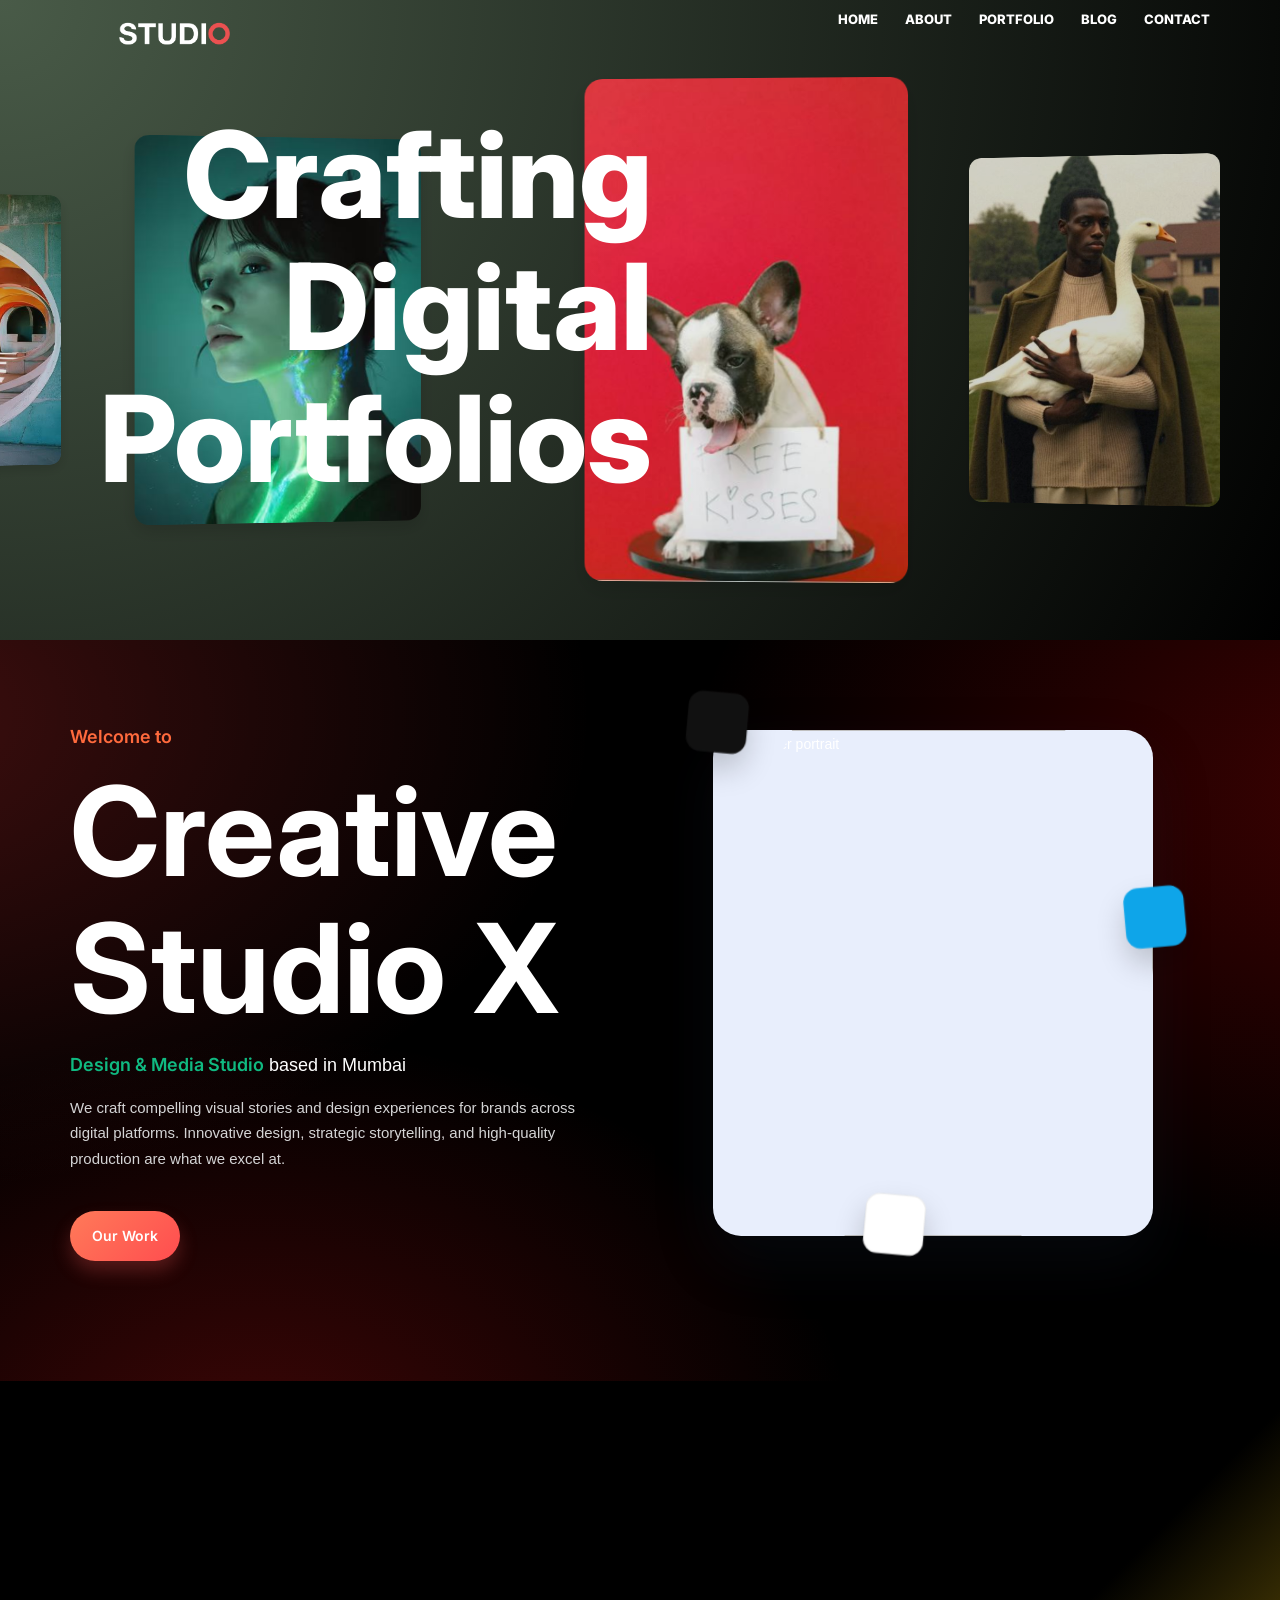
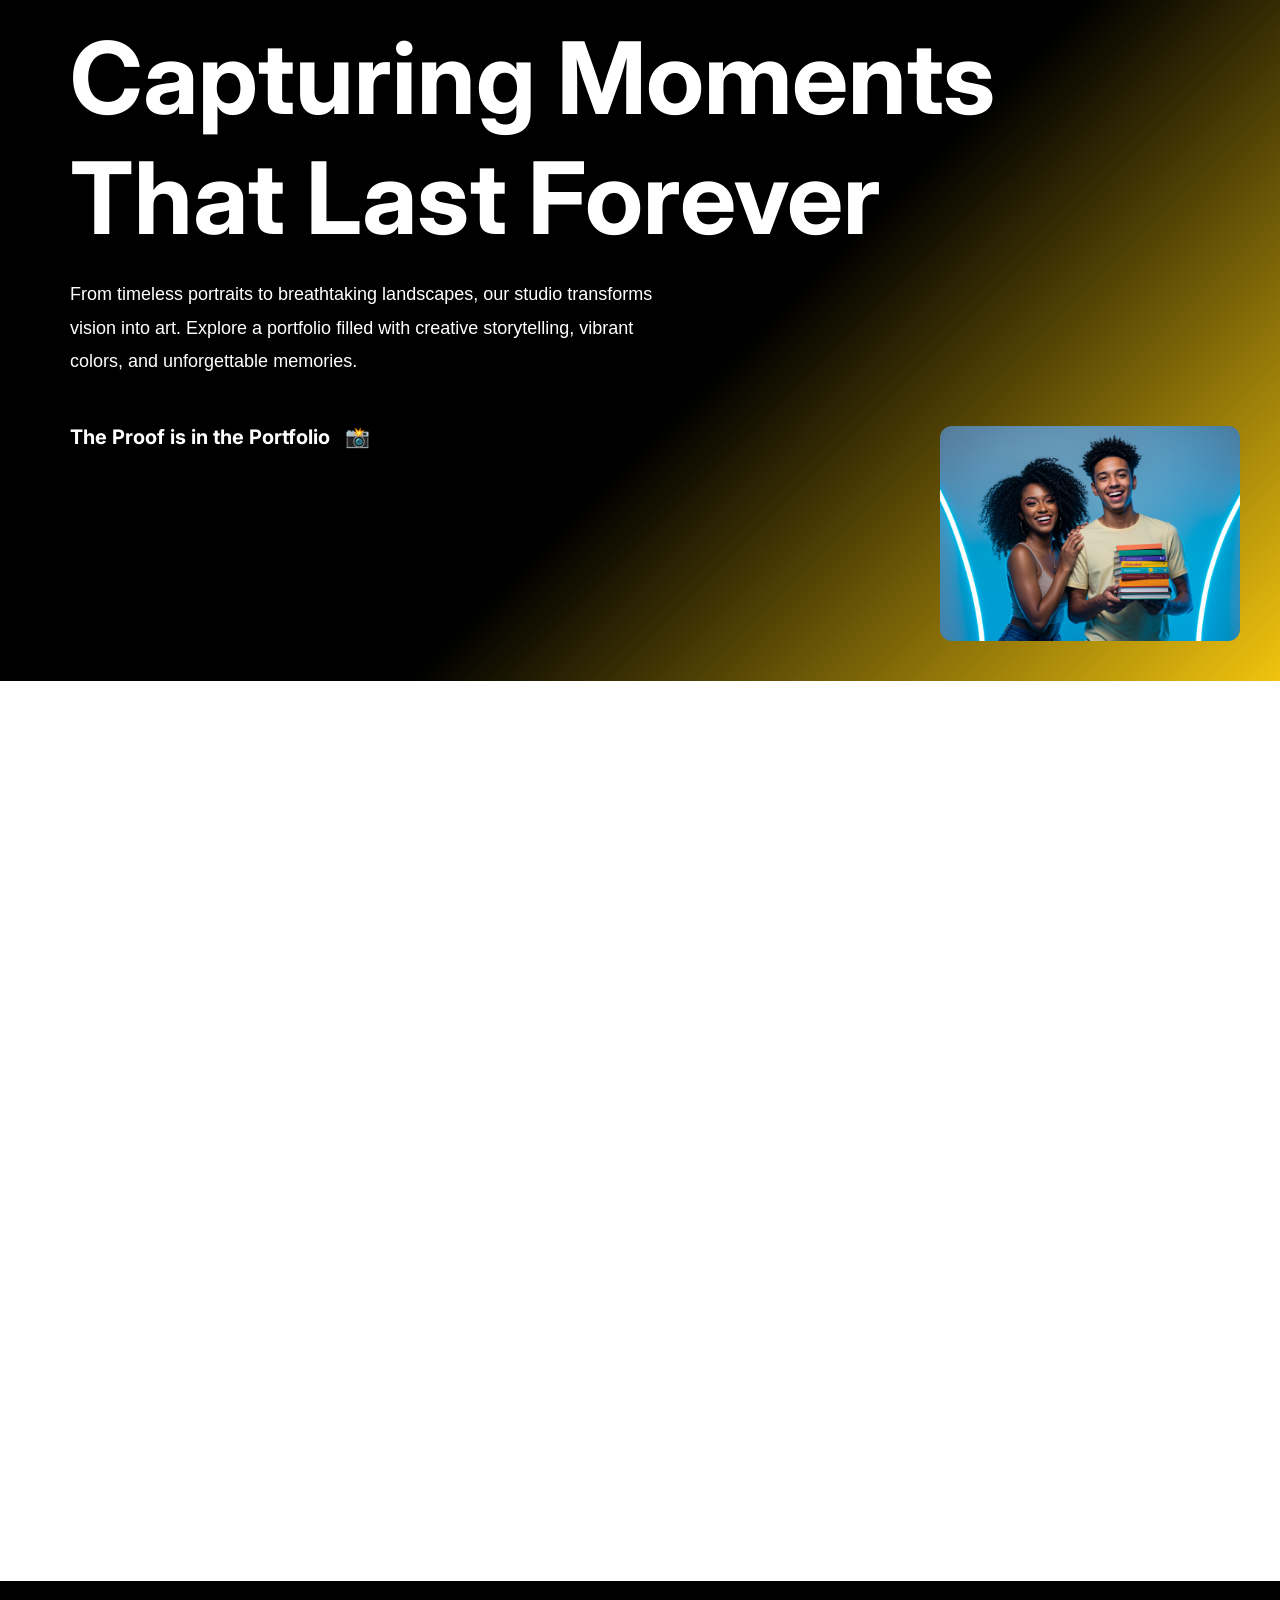
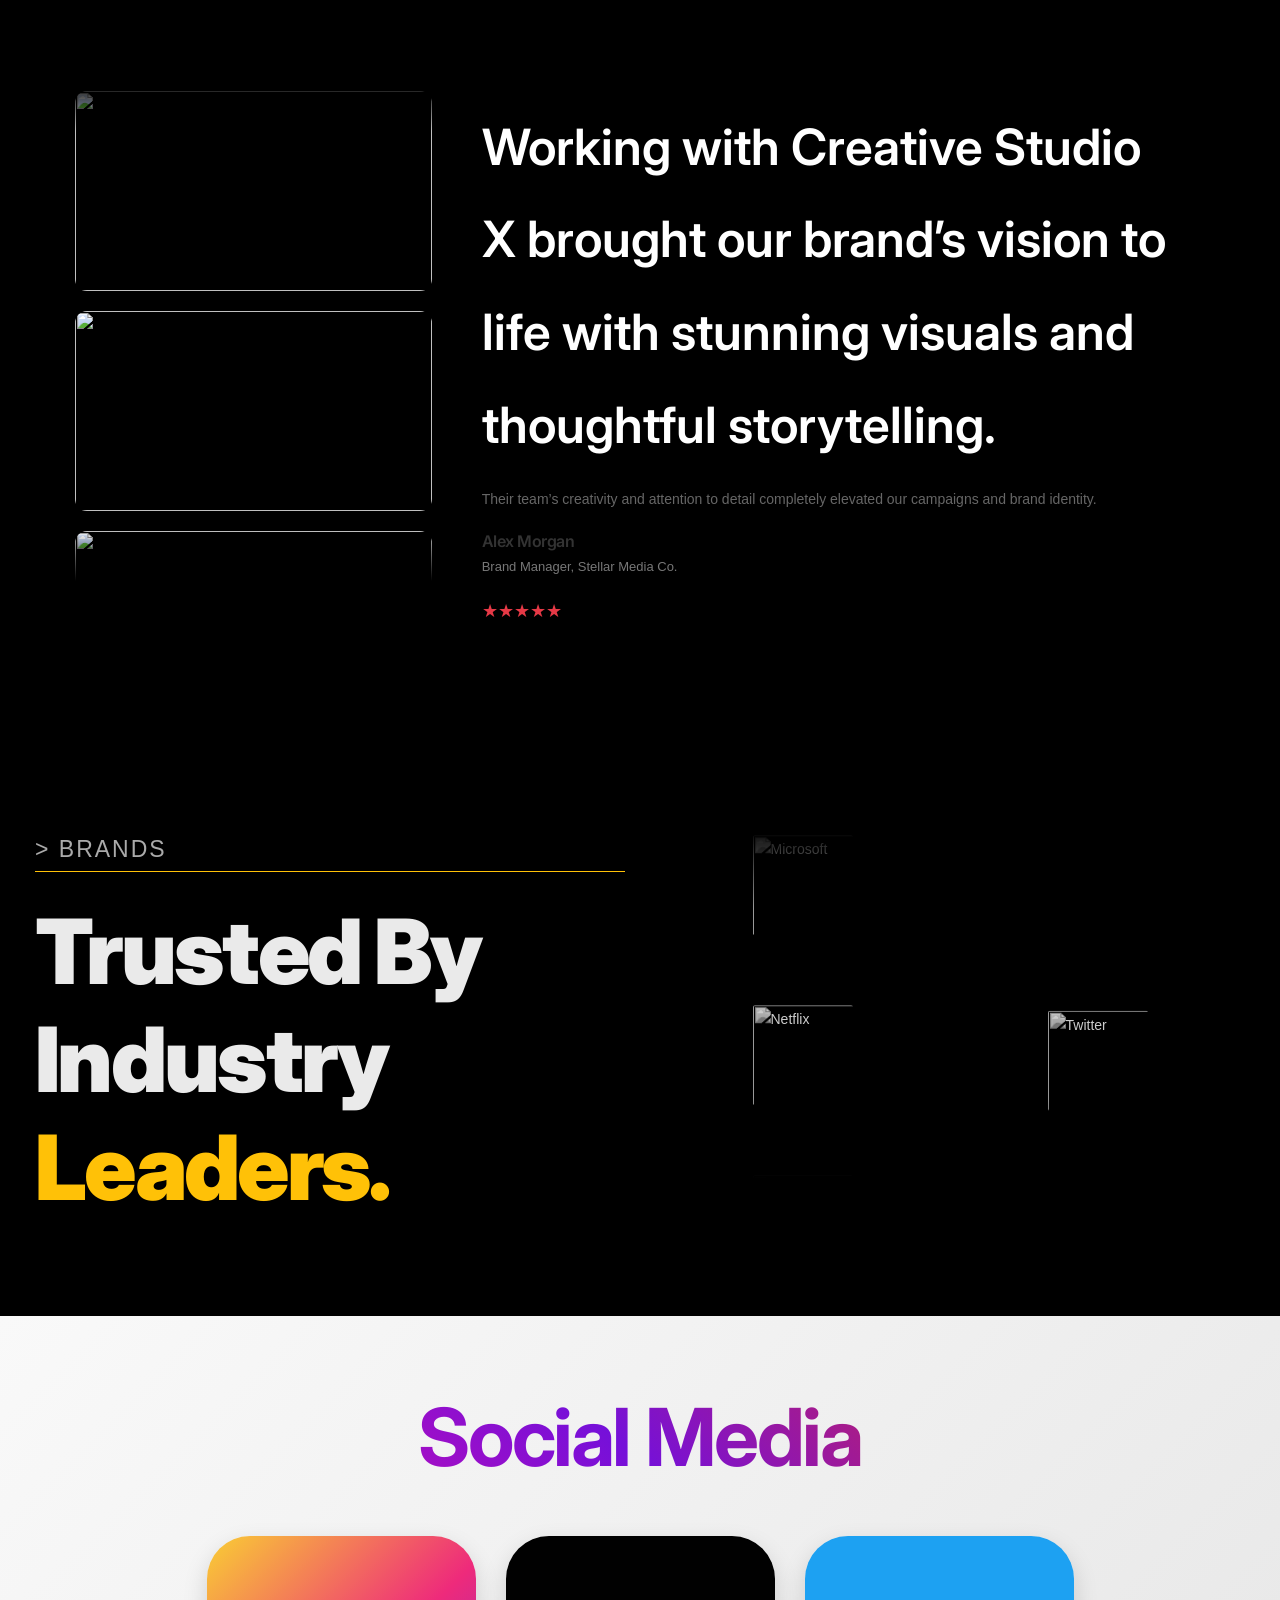
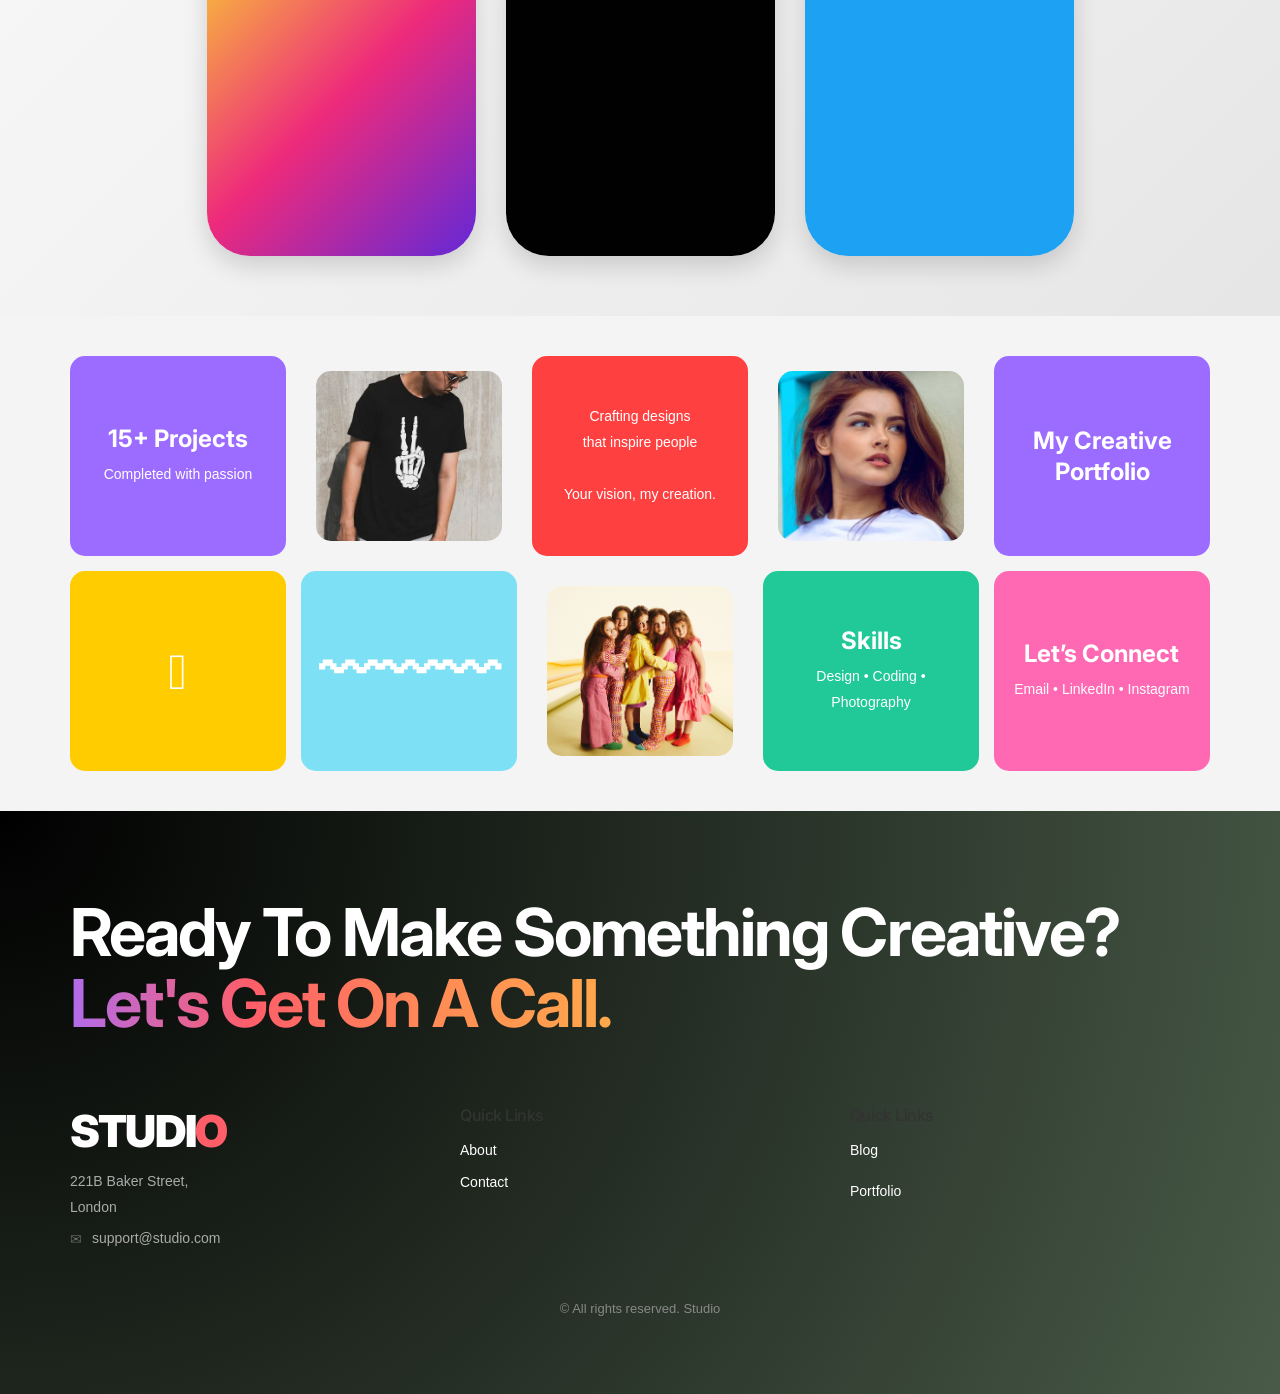
==== commit 301722b9: "editmode css" ====
--- a/index.html
+++ b/index.html
@@ -37,7 +37,7 @@
 </head>
 
 <body class="theme-1">
-    <div id="wrapper" style="pointer-events: auto;" class="editableSection">
+    <div id="wrapper" style="pointer-events: auto;">
         <div id="header" class=""></div>
         <div id="mainPageContent" class="">
 
--- a/assets/css/custom/editmode.css
+++ b/assets/css/custom/editmode.css
@@ -3,9 +3,9 @@
     /* border-radius: 6px;
     padding: 2px; */
 }
-.editableSection{
+/* .editableSection{
     margin-top: 52px;
-}
+} */
 
 /*
 .edit-mode .editable:hover {
@@ -68,15 +68,15 @@
   box-shadow: 0 2px 5px rgba(0, 0, 0, 0.1);
    border-bottom: 1px solid #d4d4d4;
 }
-body {
+body.editableSection{
   padding-top: 52px;   /* reserve space for top-bar */
 }
 #wrapper {
   position: relative;
 }
 
-body header,
-body #page-header {
+body.editableSection header,
+body.editableSection #page-header {
   top: 52px;
 }
 
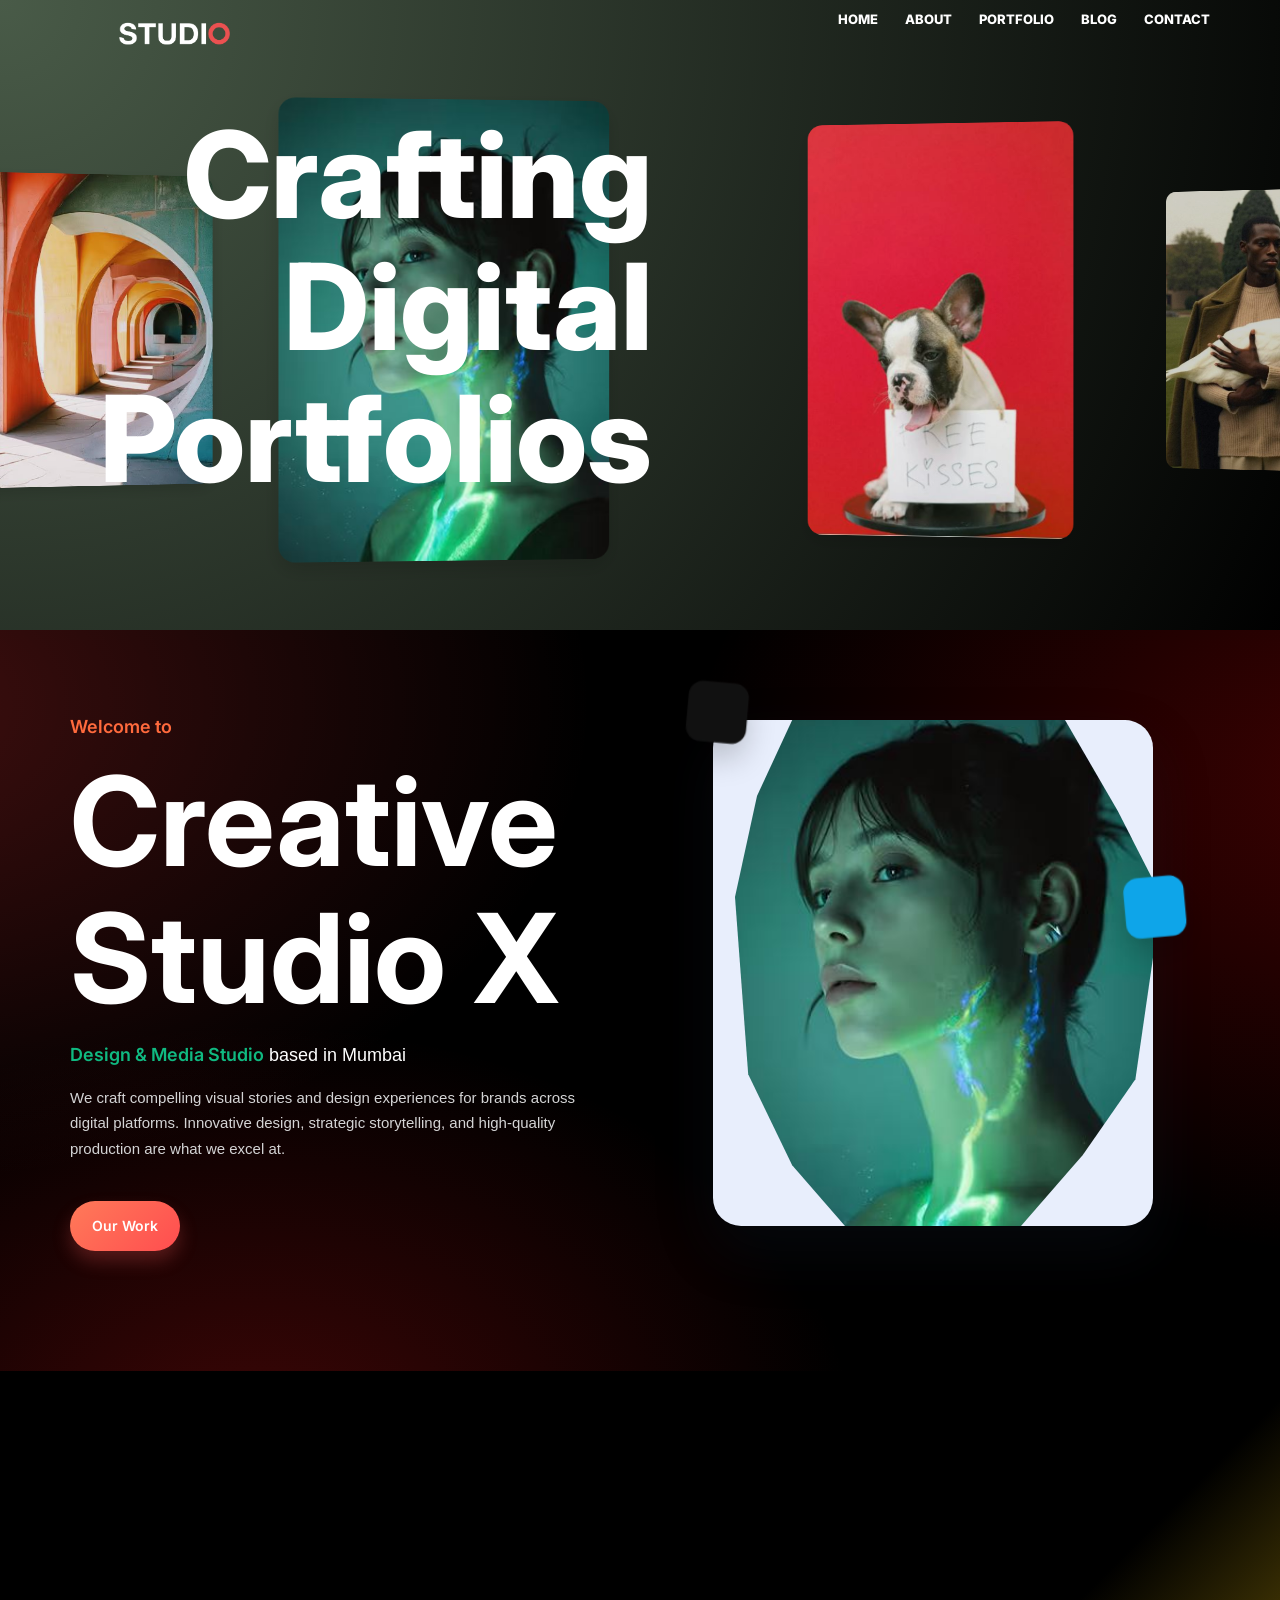
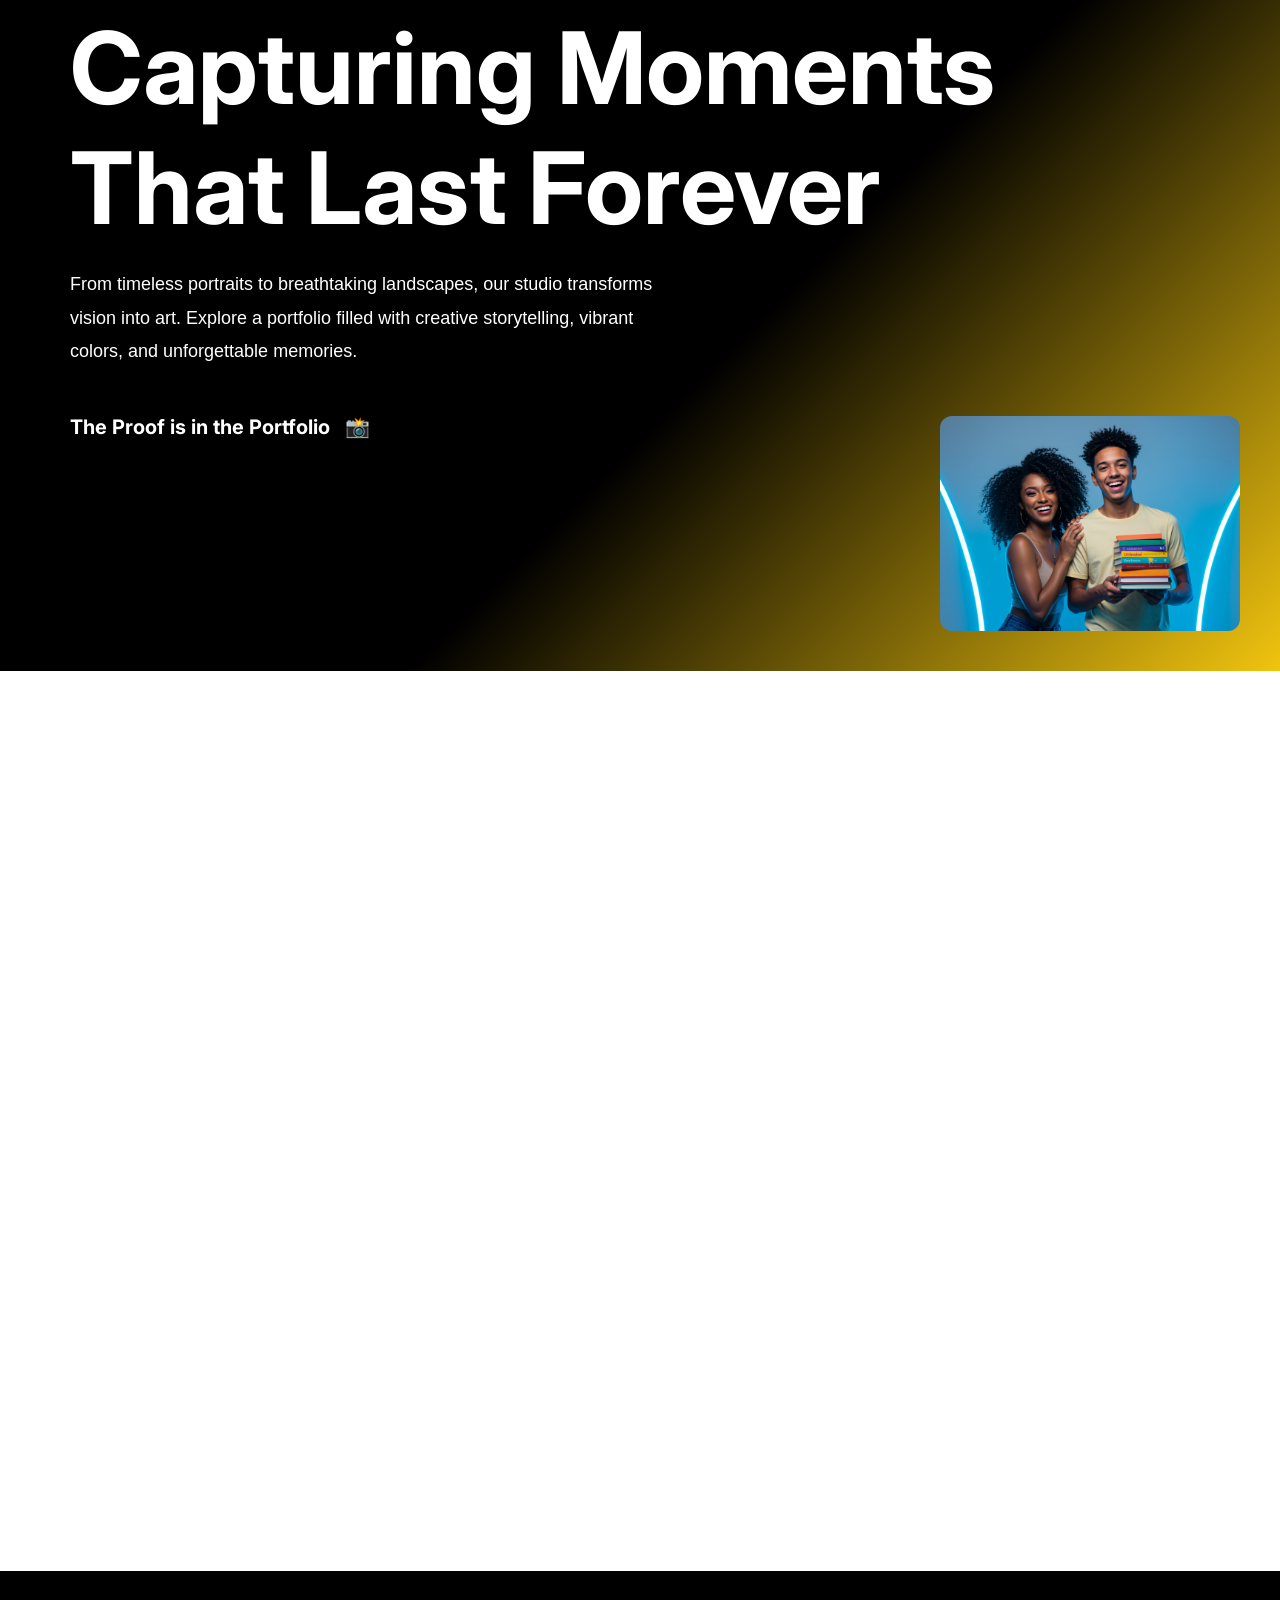
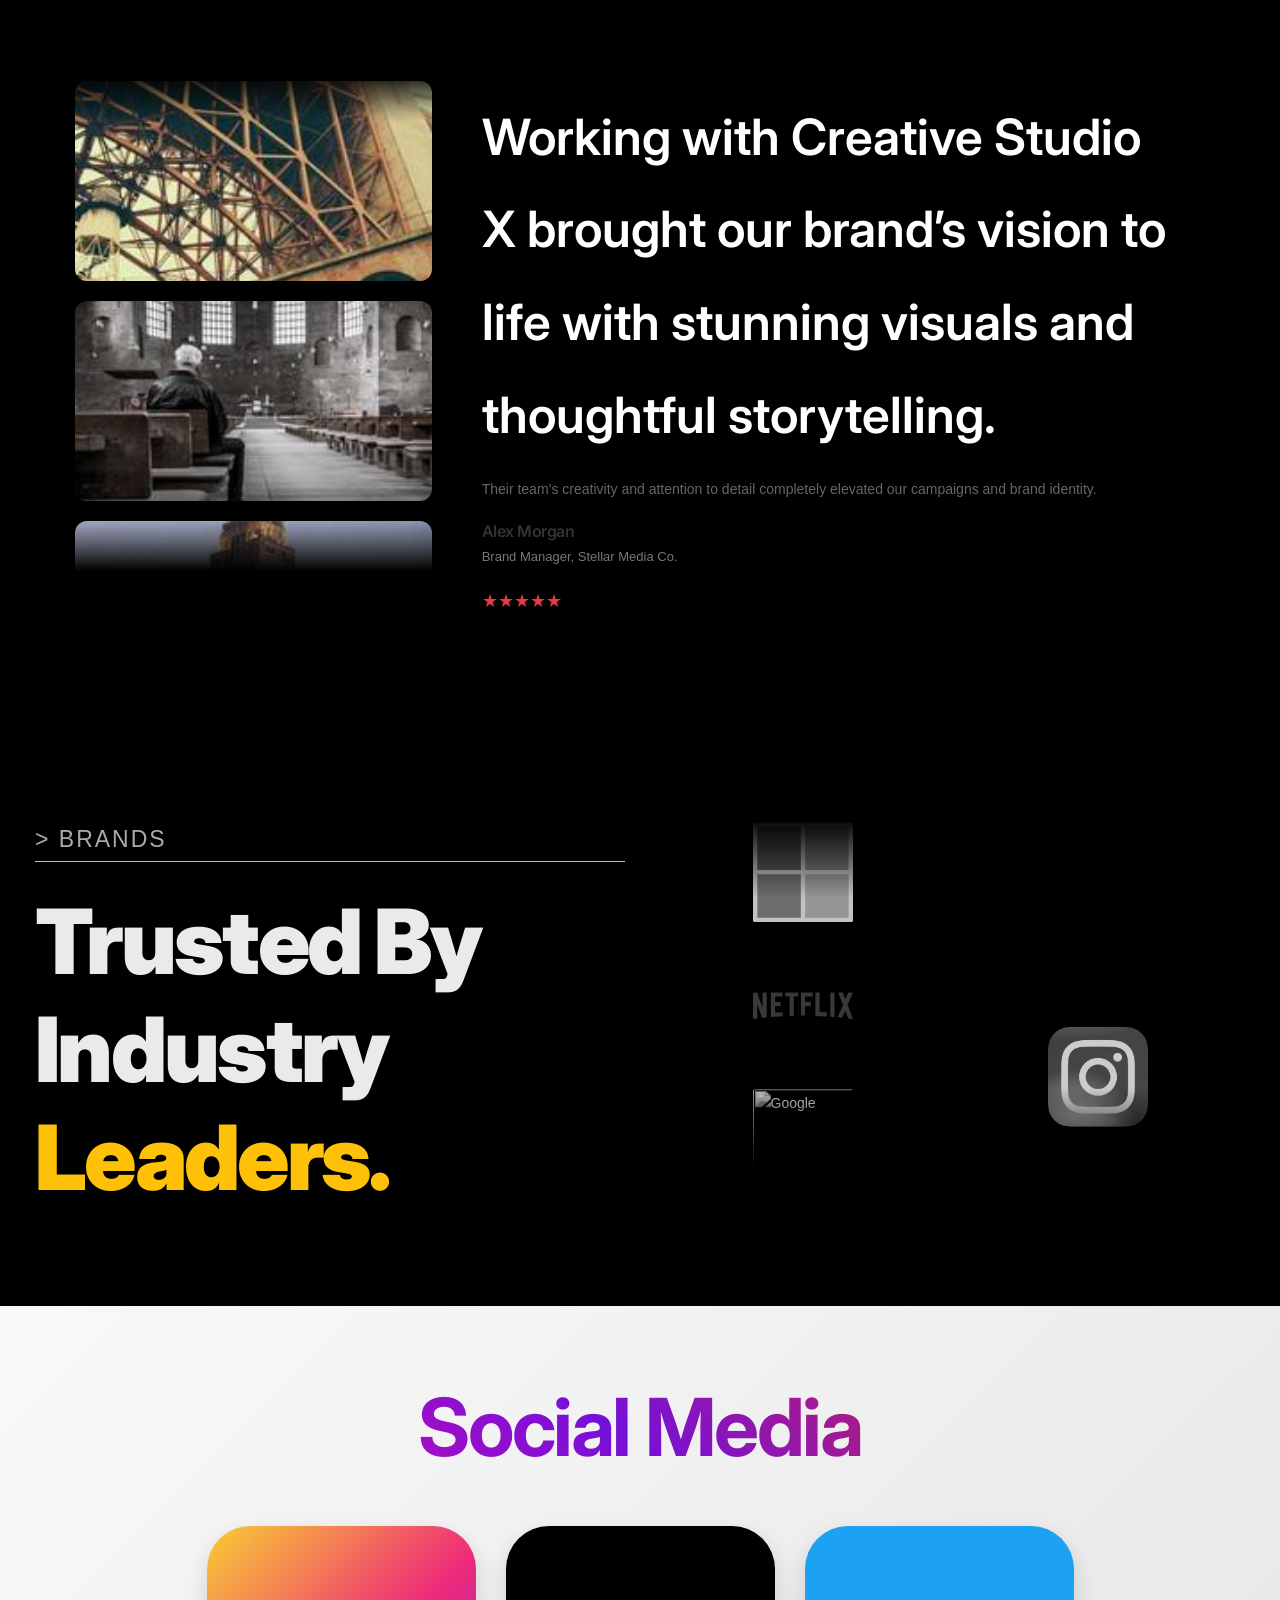
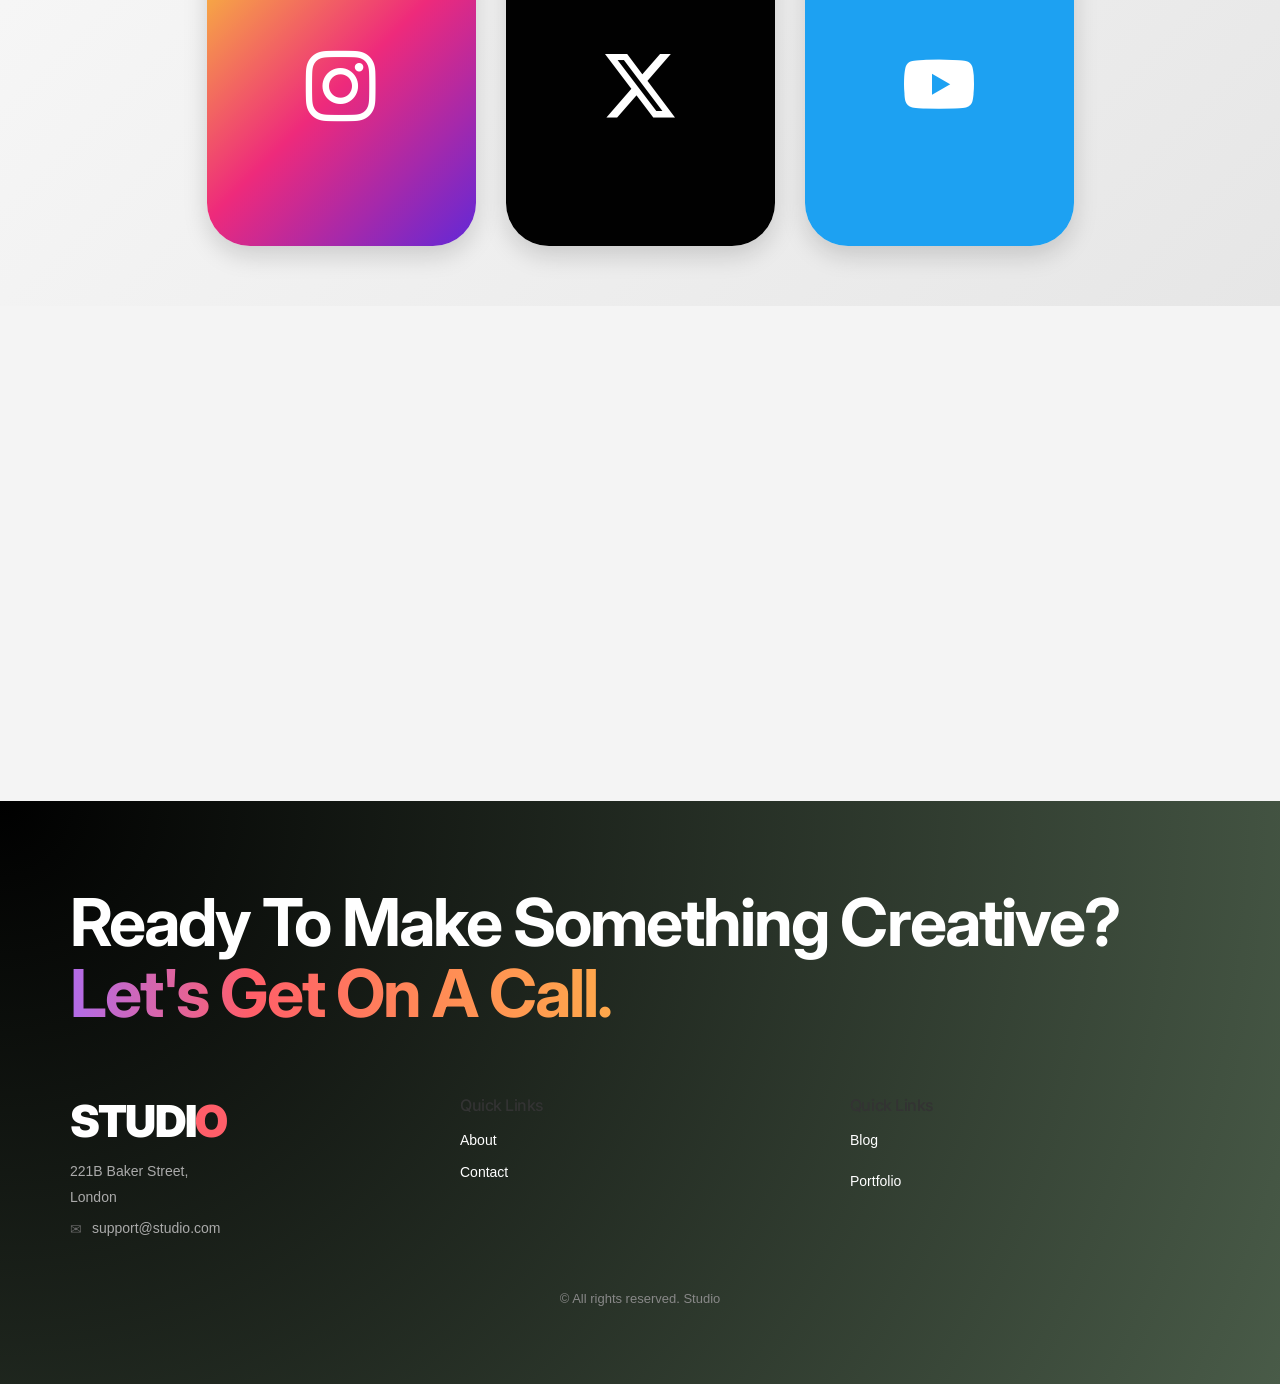
==== commit 8b40dc78: "js updated" ====
--- a/index.html
+++ b/index.html
@@ -8,7 +8,6 @@
     <link
         href="https://fonts.googleapis.com/css2?family=Roboto:wght@400;700&amp;family=Open+Sans:wght@400;600&amp;display=swap"
         rel="stylesheet">
-    <link rel="stylesheet" href="https://cdn.jsdelivr.net/npm/remixicon@2.5.0/fonts/remixicon.css">
     <link rel="stylesheet" href="https://cdnjs.cloudflare.com/ajax/libs/font-awesome/6.0.0-beta3/css/all.min.css">
     <link rel="stylesheet" href="assets/css/style.css">
     <link rel="stylesheet" href="assets/css/middle_sections.css">
@@ -22,6 +21,7 @@
     <link rel="stylesheet" href="https://cdnjs.cloudflare.com/ajax/libs/OwlCarousel2/2.3.4/assets/owl.carousel.min.css">
     <link rel="stylesheet"
         href="https://cdnjs.cloudflare.com/ajax/libs/OwlCarousel2/2.3.4/assets/owl.theme.default.min.css">
+    <link href="https://cdn.jsdelivr.net/npm/bootstrap-icons@1.11.3/font/bootstrap-icons.css" rel="stylesheet">
     <style>
         :root {
             --site-font: "Inter", sans-serif;
@@ -83,7 +83,7 @@
                                     style="translate: none; rotate: none; scale: none; opacity: 1; transform: translate(0px);">
                                     <div class="home-68-portrait">
                                         <!-- Inline image (replace later) -->
-                                        <img src="assets/images/home-68-1.JPG" alt="influencer portrait"
+                                        <img src="assets/images/home-68-1.jpg" alt="influencer portrait"
                                             class="updateImg">
                                     </div>
 
@@ -134,23 +134,15 @@
                         <div class="col-sm-4 about-37-left">
                             <div class="about-37-image-wrapper">
                                 <div class="about-37-image-track">
-                                    <img src="https://picsum.photos/200/200?random=1"
-                                        class="img-responsive img-circle updateImg">
-                                    <img src="https://picsum.photos/200/200?random=2"
-                                        class="img-responsive img-circle updateImg">
-                                    <img src="https://picsum.photos/200/200?random=3"
-                                        class="img-responsive img-circle updateImg">
-                                    <img src="https://picsum.photos/200/200?random=4"
-                                        class="img-responsive img-circle updateImg">
-                                    <img src="https://picsum.photos/200/200?random=5"
-                                        class="img-responsive img-circle updateImg">
+                                    <img src="assets/images/about-37-1.jpg" class="img-responsive img-circle">
+                                    <img src="assets/images/about-37-2.jpg" class="img-responsive img-circle">
+                                    <img src="assets/images/about-37-3.jpg" class="img-responsive img-circle">
+                                    <img src="assets/images/about-37-4.jpg" class="img-responsive img-circle">
+                                    <img src="assets/images/about-37-5.jpg" class="img-responsive img-circle">
                                     <!-- Duplicate for smooth loop -->
-                                    <img src="https://picsum.photos/200/200?random=1"
-                                        class="img-responsive img-circle updateImg">
-                                    <img src="https://picsum.photos/200/200?random=2"
-                                        class="img-responsive img-circle updateImg">
-                                    <img src="https://picsum.photos/200/200?random=3"
-                                        class="img-responsive img-circle updateImg">
+                                    <img src="assets/images/about-37-1.jpg" class="img-responsive img-circle">
+                                    <img src="assets/images/about-37-2.jpg" class="img-responsive img-circle">
+                                    <img src="assets/images/about-37-3.jpg" class="img-responsive img-circle">
                                 </div>
                             </div>
                         </div>
@@ -192,59 +184,34 @@
                             </div>
                         </div>
 
-                        <!-- Right Side Logos -->
                         <div class="col-sm-6">
                             <div class="home-65-logos-wrapper">
                                 <!-- Column 1 -->
-                                <div class="home-65-logos home-65-col1" data-_home65="1"
-                                    style="translate: none; rotate: none; scale: none; transform: translate(0%, -49.36%) translate3d(0px, 0px, 0px);">
-                                    <img src="https://upload.wikimedia.org/wikipedia/commons/f/fa/Apple_logo_black.svg"
-                                        alt="Apple" class="updateImg">
-                                    <img src="https://upload.wikimedia.org/wikipedia/commons/4/44/Microsoft_logo.svg"
-                                        alt="Microsoft" class="updateImg">
-                                    <img src="https://upload.wikimedia.org/wikipedia/commons/0/08/Netflix_2015_logo.svg"
-                                        alt="Netflix" class="updateImg">
-                                    <img src="https://upload.wikimedia.org/wikipedia/commons/5/51/Google.png"
-                                        alt="Google" class="updateImg">
-                                    <img src="https://upload.wikimedia.org/wikipedia/commons/2/20/Spotify_logo_without_text.svg"
-                                        alt="Spotify" class="updateImg">
-
-
-                                    <img src="https://upload.wikimedia.org/wikipedia/commons/f/fa/Apple_logo_black.svg"
-                                        alt="Apple" class="updateImg">
-                                    <img src="https://upload.wikimedia.org/wikipedia/commons/4/44/Microsoft_logo.svg"
-                                        alt="Microsoft" class="updateImg">
-                                    <img src="https://upload.wikimedia.org/wikipedia/commons/0/08/Netflix_2015_logo.svg"
-                                        alt="Netflix" class="updateImg">
-                                    <img src="https://upload.wikimedia.org/wikipedia/commons/5/51/Google.png"
-                                        alt="Google" class="updateImg">
-                                    <img src="https://upload.wikimedia.org/wikipedia/commons/2/20/Spotify_logo_without_text.svg"
-                                        alt="Spotify" class="updateImg">
+                                <div class="home-65-logos home-65-col1">
+                                    <img src="assets/images/home-65-1.svg" alt="Apple">
+                                    <img src="assets/images/home-65-2.svg" alt="Microsoft">
+                                    <img src="assets/images/home-65-3.svg" alt="Netflix">
+                                    <img src="assets/images/home-65-4.svg" alt="Google">
+
+
+
+                                    <img src="assets/images/home-65-1.svg" alt="Apple">
+                                    <img src="assets/images/home-65-2.svg" alt="Microsoft">
+                                    <img src="assets/images/home-65-3.svg" alt="Netflix">
+                                    <img src="assets/images/home-65-4.png" alt="Google">
+
                                 </div>
 
                                 <!-- Column 2 -->
-                                <div class="home-65-logos home-65-col2"
-                                    style="translate: none; rotate: none; scale: none; transform: translate(0%, 49.36%) translate3d(0px, 0px, 0px);">
-                                    <img src="https://upload.wikimedia.org/wikipedia/commons/0/09/Twitter_logo_2012.svg"
-                                        alt="Twitter" class="updateImg">
-                                    <img src="https://upload.wikimedia.org/wikipedia/commons/a/a5/Instagram_icon.png"
-                                        alt="Instagram" class="updateImg">
-                                    <img src="https://upload.wikimedia.org/wikipedia/commons/6/6e/Facebook_Logo_2023.png"
-                                        alt="Facebook" class="updateImg">
-                                    <img src="https://upload.wikimedia.org/wikipedia/commons/9/95/Youtube_logo.png"
-                                        alt="YouTube" class="updateImg">
-                                    <img src="https://upload.wikimedia.org/wikipedia/commons/d/d5/LinkedIn_Logo_2013.svg"
-                                        alt="LinkedIn" class="updateImg">
-                                    <img src="https://upload.wikimedia.org/wikipedia/commons/0/09/Twitter_logo_2012.svg"
-                                        alt="Twitter" class="updateImg">
-                                    <img src="https://upload.wikimedia.org/wikipedia/commons/a/a5/Instagram_icon.png"
-                                        alt="Instagram" class="updateImg">
-                                    <img src="https://upload.wikimedia.org/wikipedia/commons/6/6e/Facebook_Logo_2023.png"
-                                        alt="Facebook" class="updateImg">
-                                    <img src="https://upload.wikimedia.org/wikipedia/commons/9/95/Youtube_logo.png"
-                                        alt="YouTube" class="updateImg">
-                                    <img src="https://upload.wikimedia.org/wikipedia/commons/d/d5/LinkedIn_Logo_2013.svg"
-                                        alt="LinkedIn" class="updateImg">
+                                <div class="home-65-logos home-65-col2">
+                                    <img src="assets/images/home-65-5.png" alt="Twitter">
+                                    <img src="assets/images/home-65-6.png" alt="Instagram">
+                                    <img src="assets/images/home-65-7.png" alt="Facebook">
+                                    <img src="assets/images/home-65-8.png" alt="YouTube">
+                                    <img src="assets/images/home-65-5.png" alt="Twitter">
+                                    <img src="assets/images/home-65-6.png" alt="Instagram">
+                                    <img src="assets/images/home-65-7.png" alt="Facebook">
+                                    <img src="assets/images/home-65-8.png" alt="YouTube">
                                 </div>
                             </div>
                         </div>
@@ -259,34 +226,33 @@
                 </center>
 
                 <div class="container">
+
                     <!-- Instagram -->
                     <div class="card">
                         <div class="face face1">
                             <div class="icon">
-                                <i class="ri-instagram-fill"></i>
+                                <i class="bi bi-instagram"></i>
                             </div>
                         </div>
                         <div class="face face2">
                             <div class="card-content">
-                                <h3 class="">Instagram</h3>
-                                <p class="">Sharing lifestyle and fashion moments with 100K+ followers.</p>
-                            </div>
-                        </div>
-                    </div>
-
-
+                                <h3>Instagram</h3>
+                                <p>Sharing lifestyle and fashion moments with 100K+ followers.</p>
+                            </div>
+                        </div>
+                    </div>
 
                     <!-- Twitter -->
                     <div class="card">
                         <div class="face face1">
                             <div class="icon">
-                                <i class="ri-twitter-fill"></i>
+                                <i class="bi bi-twitter-x"></i>
                             </div>
                         </div>
                         <div class="face face2">
                             <div class="card-content">
-                                <h3 class="">Twitter</h3>
-                                <p class="">Engaging in real-time trends &amp; brand conversations.</p>
+                                <h3>Twitter</h3>
+                                <p>Engaging in real-time trends &amp; brand conversations.</p>
                             </div>
                         </div>
                     </div>
@@ -295,13 +261,13 @@
                     <div class="card">
                         <div class="face face1">
                             <div class="icon">
-                                <i class="ri-youtube-fill"></i>
+                                <i class="bi bi-youtube"></i>
                             </div>
                         </div>
                         <div class="face face2">
                             <div class="card-content">
-                                <h3 class="">YouTube</h3>
-                                <p class="">Publishing weekly vlogs and brand collabs for 50K subscribers.</p>
+                                <h3>YouTube</h3>
+                                <p>Publishing weekly vlogs and brand collabs for 50K subscribers.</p>
                             </div>
                         </div>
                     </div>
@@ -436,6 +402,8 @@
         <div id="footer" class=""></div>
     </div>
     <script src="assets/js/jquery.js"></script>
+    <script src="assets/js/middle-section.js"></script>
+
     <script src="assets/js/init.js"></script>
     <script src="assets/js/plugins.js"></script>
     <script src="assets/js/jquery.main.js"></script>
@@ -481,11 +449,6 @@
             });
         }
     </script>
-    <script src="assets/js/middle-section.js"></script>
-
-
-
-    <input type="hidden" class="hidden selectedPageName" name="selectedPageName" value="index.html">
-    <form method="post" id="imgForm" action="fuos/" enctype="multipart/form-data"><input id="" type="text"
-            class="hidden formFieldFileName" name="imgFileName" value=""></form>
+
+
 </body>
--- a/assets/css/components/header-41.css
+++ b/assets/css/components/header-41.css
@@ -2,7 +2,7 @@
 font-family: 'Inter', sans-serif!important;
 }
 .header-41{
-  position: absolute!important;
+  position: fixed!important;
   top: 0;
   left: 0;
   width: 100%;
--- a/assets/css/custom-Imports.css
+++ b/assets/css/custom-Imports.css
@@ -41,6 +41,12 @@
 @import url('../css/components/header-43.css');
 @import url('../css/components/header-44.css');
 @import url('../css/components/header-45.css');
+@import url('../css/components/header-46.css');
+@import url('../css/components/header-47.css');
+@import url('../css/components/header-48.css');
+@import url('../css/components/header-49.css');
+@import url('../css/components/header-50.css');
+@import url('../css/components/header-51.css');
 
 @import url('../css/components/footer-6.css');
 @import url('../css/components/footer-7.css');
@@ -50,7 +56,13 @@
 @import url('../css/components/footer-11.css');
 @import url('../css/components/footer-12.css');
 @import url('../css/components/footer-13.css');
-
+@import url('../css/components/footer-14.css');
+@import url('../css/components/footer-15.css');
+@import url('../css/components/footer-16.css');
+@import url('../css/components/footer-17.css');
+@import url('../css/components/footer-18.css');
+@import url('../css/components/footer-19.css');
+@import url('../css/components/footer-20.css');
 @import url('../css/components/slider-1.css');
 @import url('../css/components/slider-2.css');
 @import url('../css/components/slider-4.css');
--- a/assets/css/custom/editmode.css
+++ b/assets/css/custom/editmode.css
@@ -68,15 +68,15 @@
   box-shadow: 0 2px 5px rgba(0, 0, 0, 0.1);
    border-bottom: 1px solid #d4d4d4;
 }
-body.editableSection{
+body .editableSection{
   padding-top: 52px;   /* reserve space for top-bar */
 }
 #wrapper {
   position: relative;
 }
 
-body.editableSection header,
-body.editableSection #page-header {
+body .editableSection header,
+body .editableSection #page-header {
   top: 52px;
 }
 
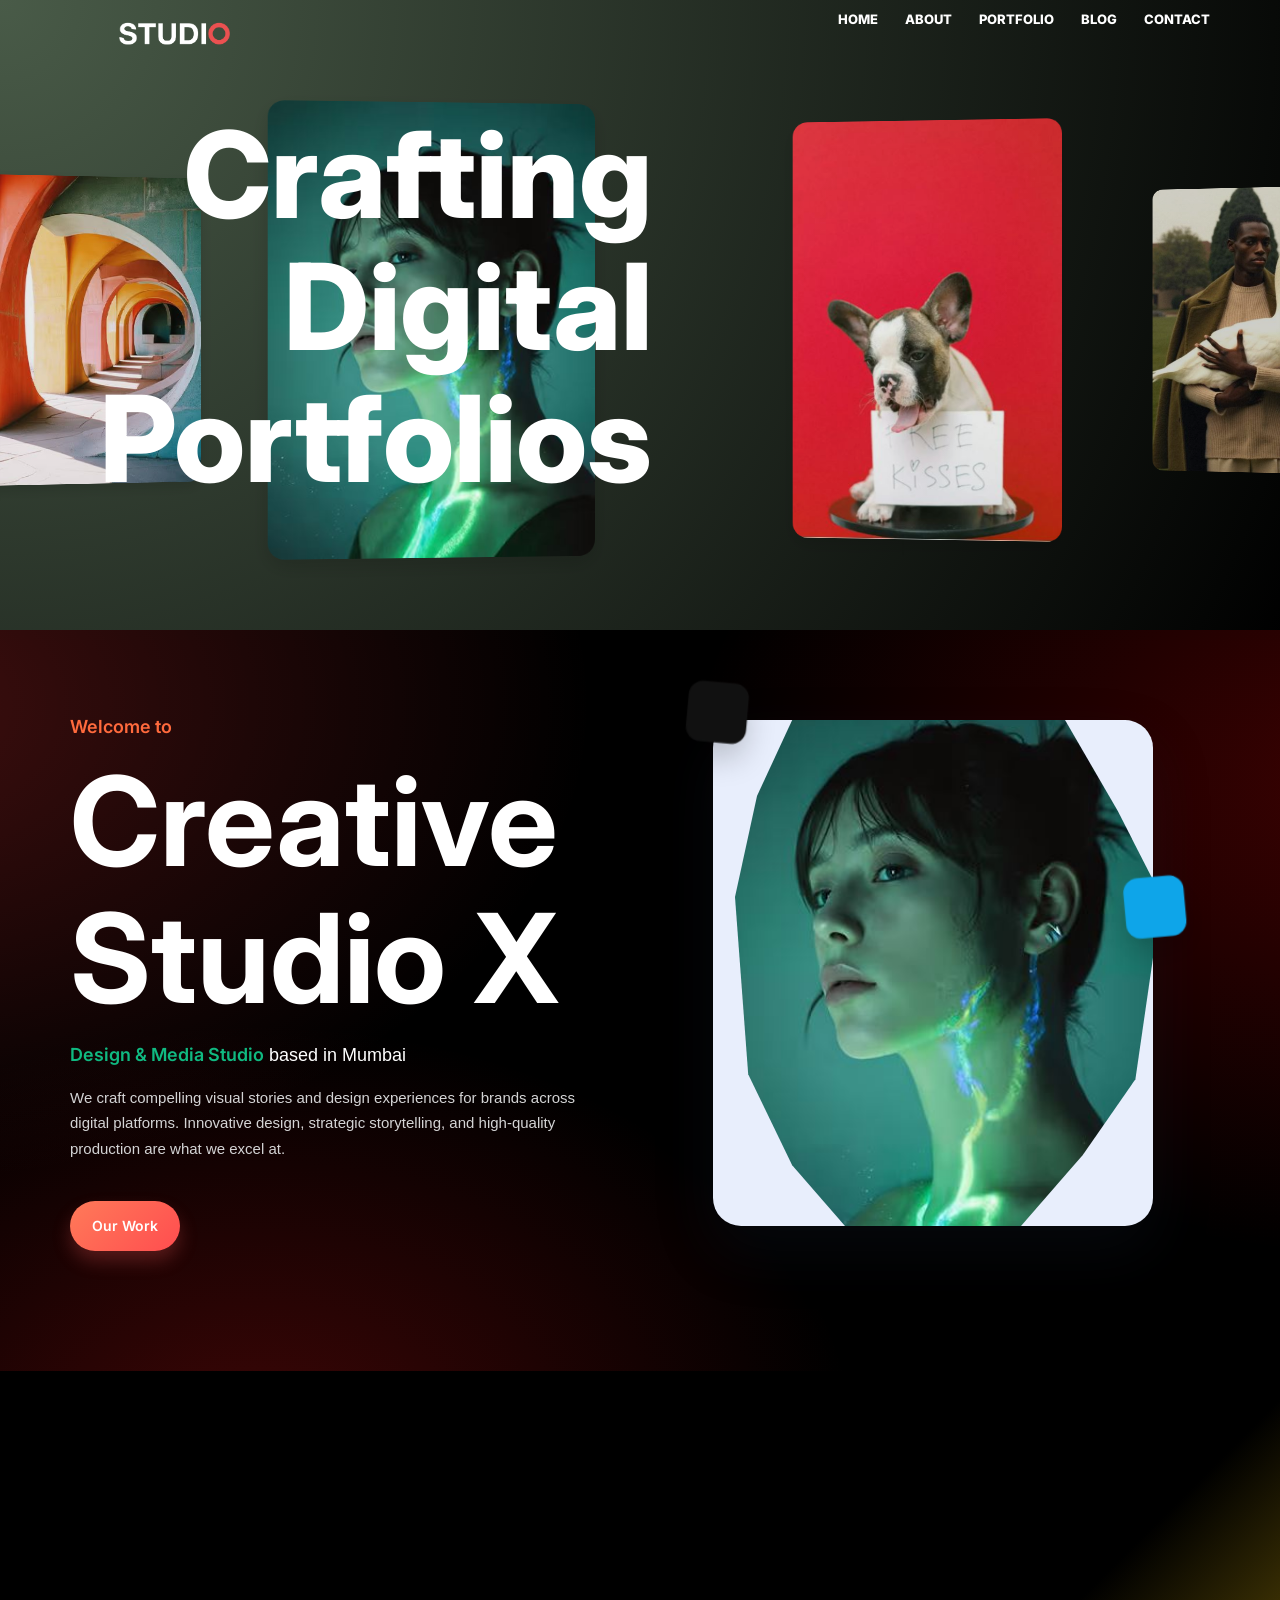
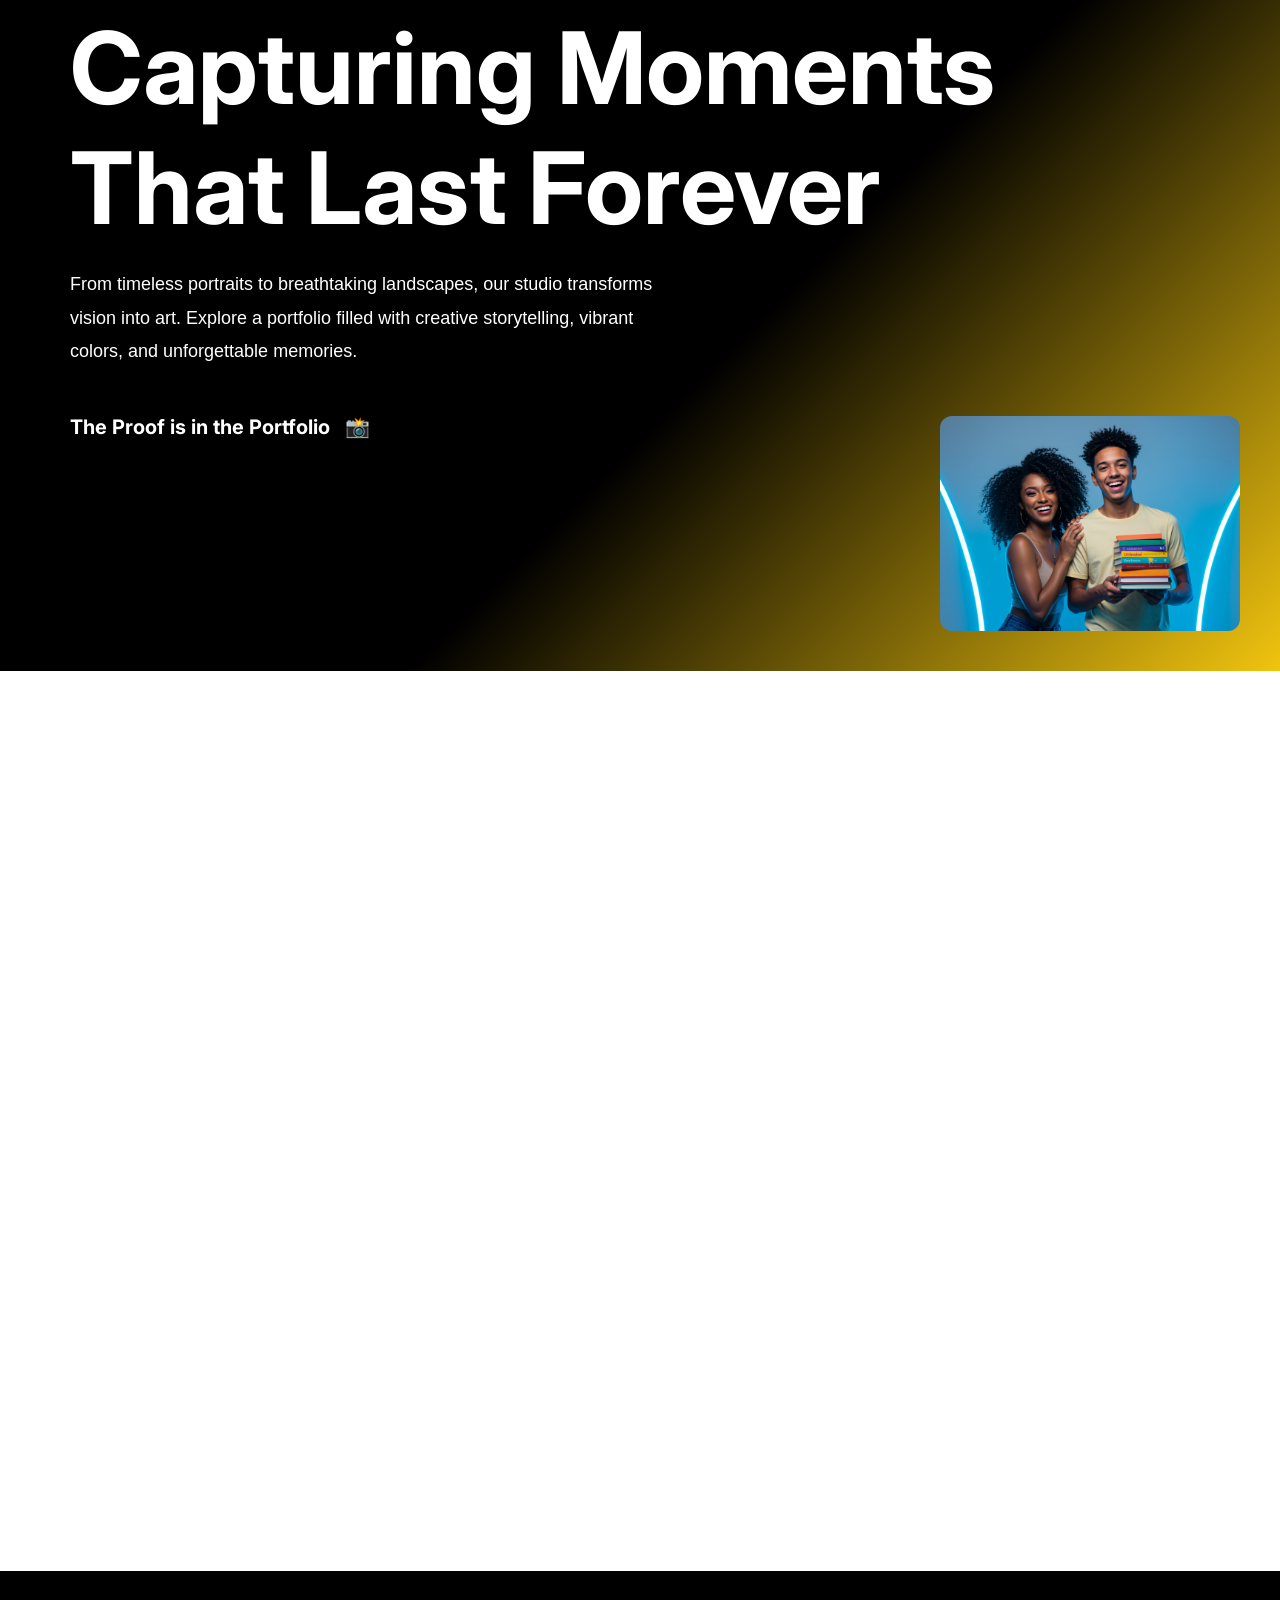
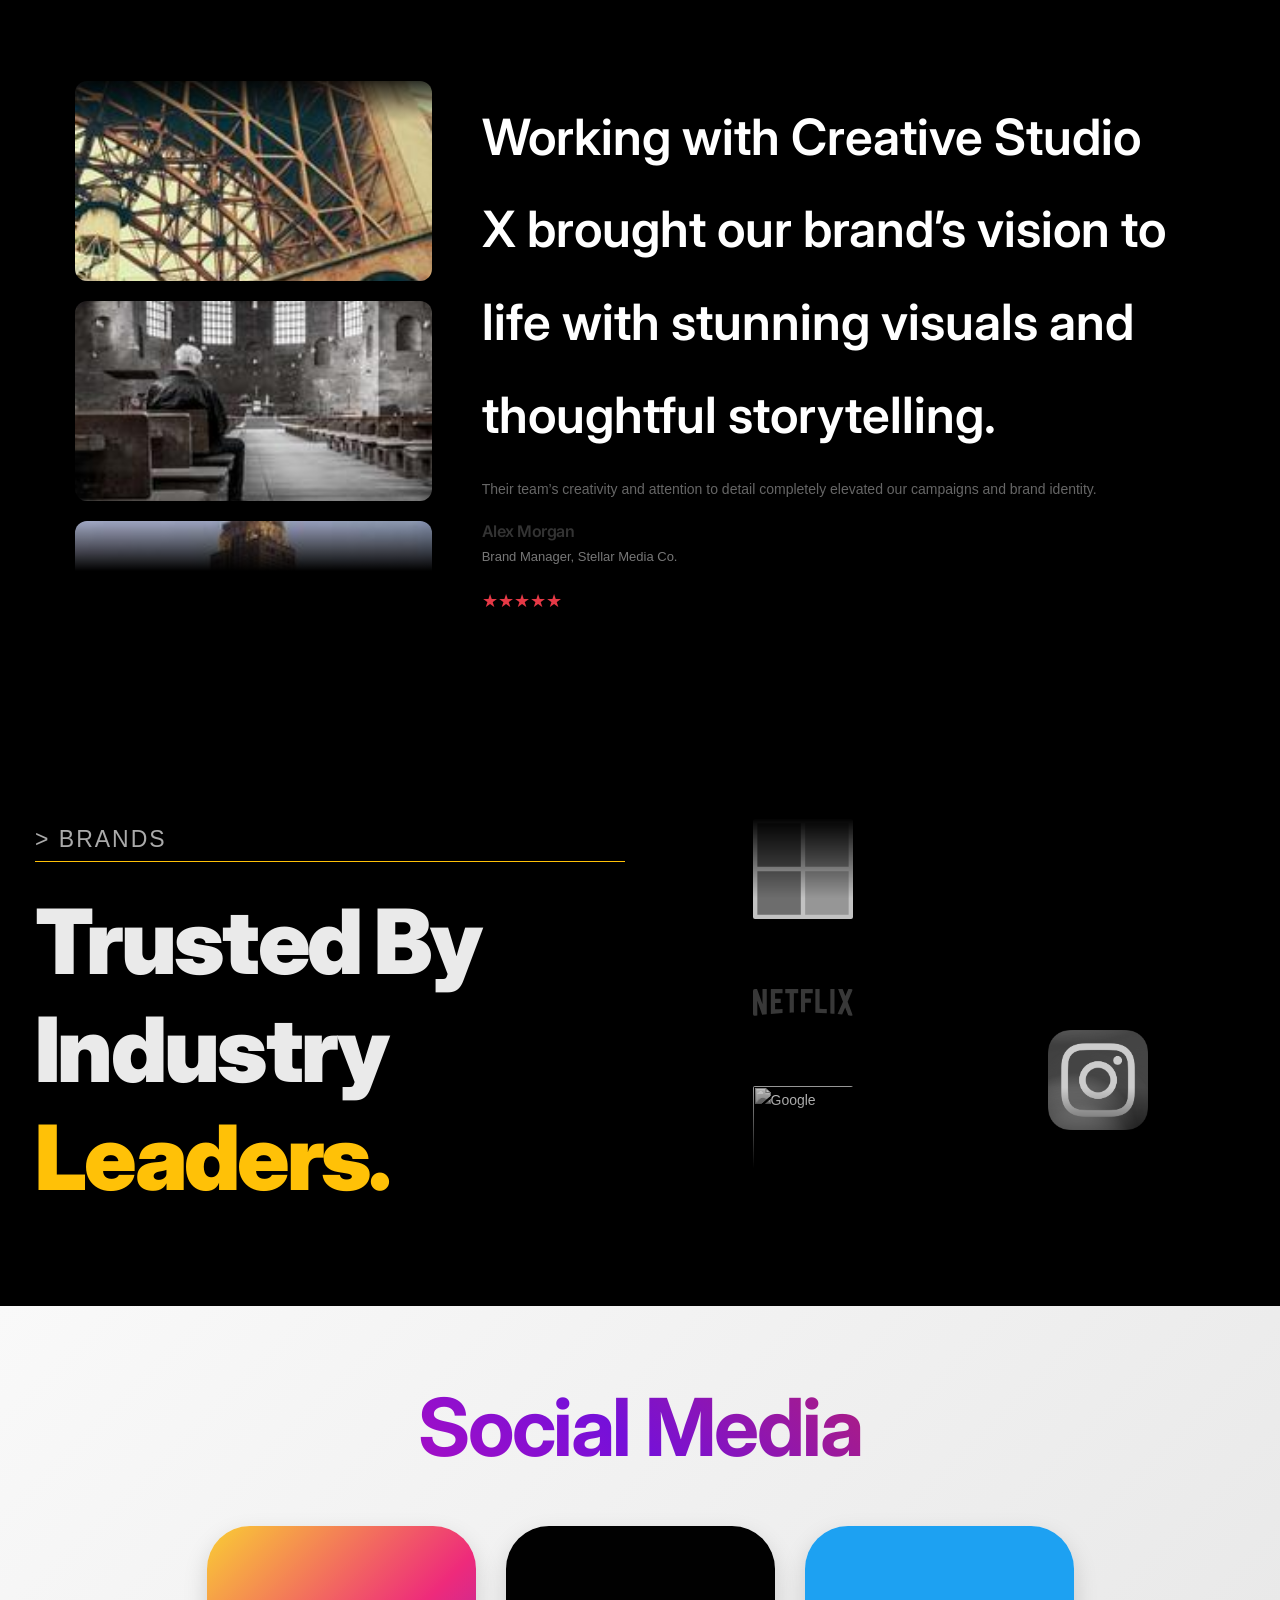
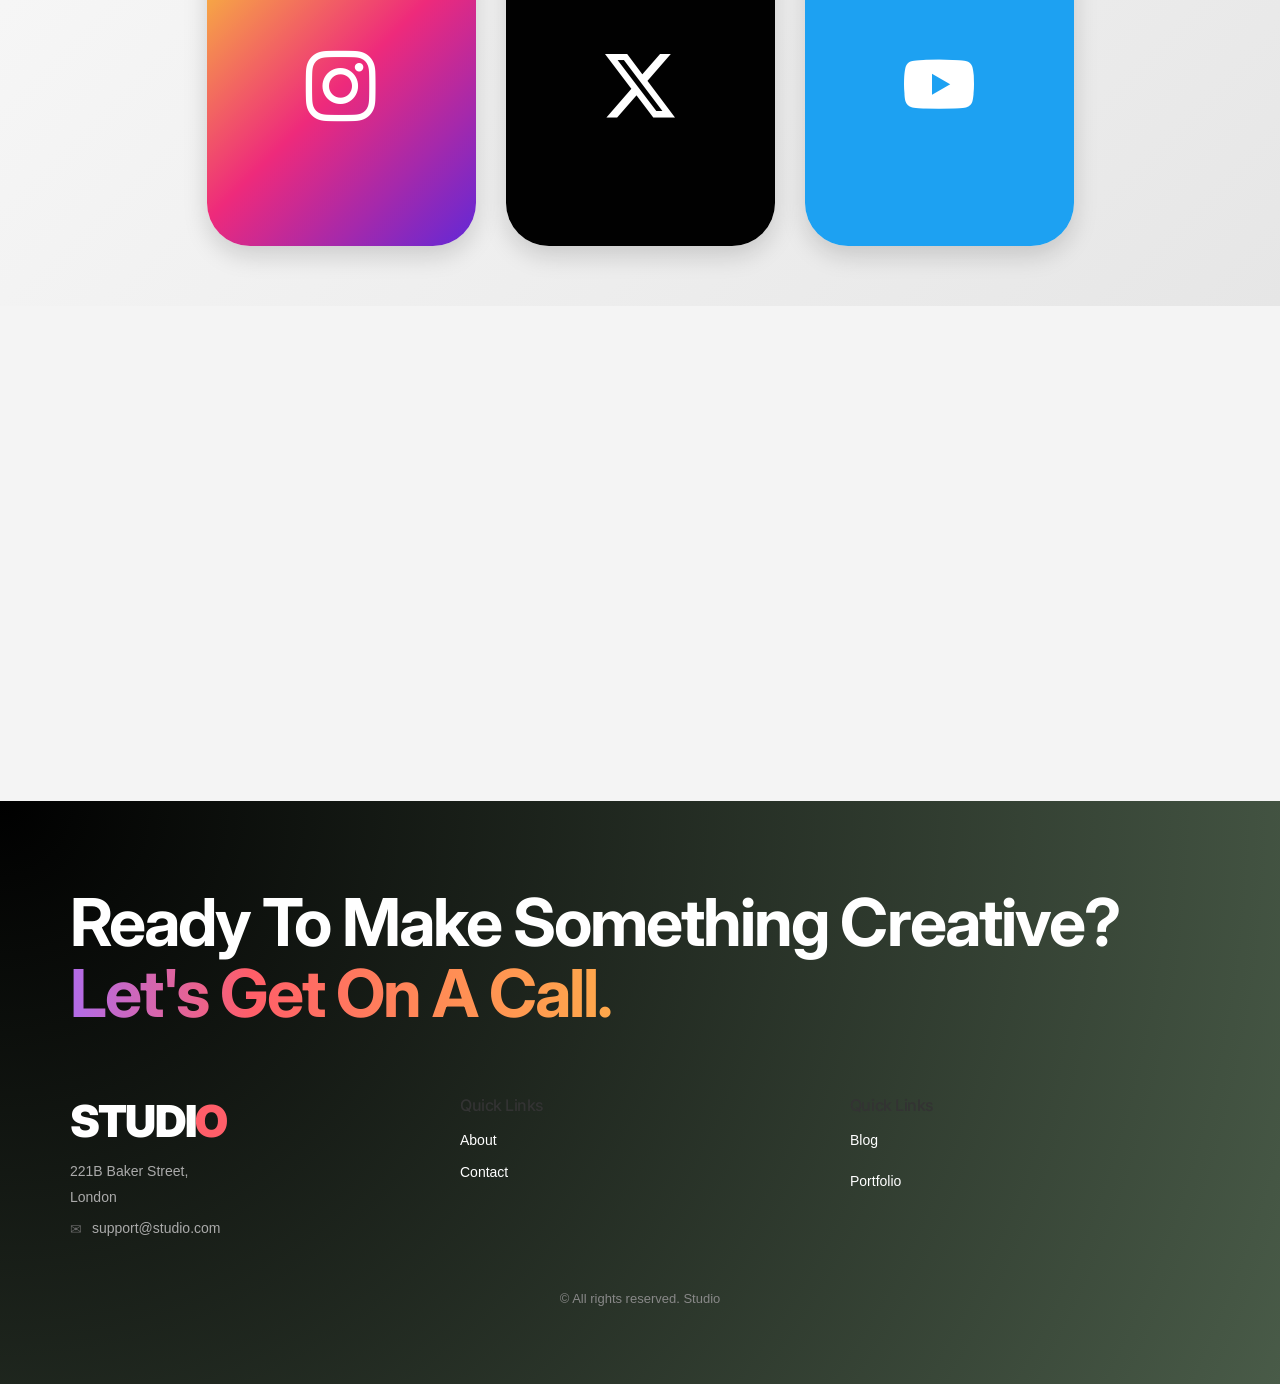
==== commit 4e38188a: "index" ====
--- a/index.html
+++ b/index.html
@@ -401,9 +401,9 @@
         </div>
         <div id="footer" class=""></div>
     </div>
+     <script src="assets/js/middle-section.js"></script>
+    <script src="https://ajax.googleapis.com/ajax/libs/jquery/3.7.1/jquery.min.js"></script>
     <script src="assets/js/jquery.js"></script>
-    <script src="assets/js/middle-section.js"></script>
-
     <script src="assets/js/init.js"></script>
     <script src="assets/js/plugins.js"></script>
     <script src="assets/js/jquery.main.js"></script>
@@ -420,8 +420,8 @@
         var fileName = document.title || "index";
 
         $(document).ready(function () {
-            loadHeaderFooter("header", "client-assets/ust266062/ust266062/header.html");
-            loadHeaderFooter("footer", "client-assets/ust266062/ust266062/footer.html");
+            // loadHeaderFooter("header", "client-assets/ust266062/ust266062/header.html");
+            // loadHeaderFooter("footer", "client-assets/ust266062/ust266062/footer.html");
 
             loadHeaderFooter("header", "header.html");
             loadHeaderFooter("footer", "footer.html");
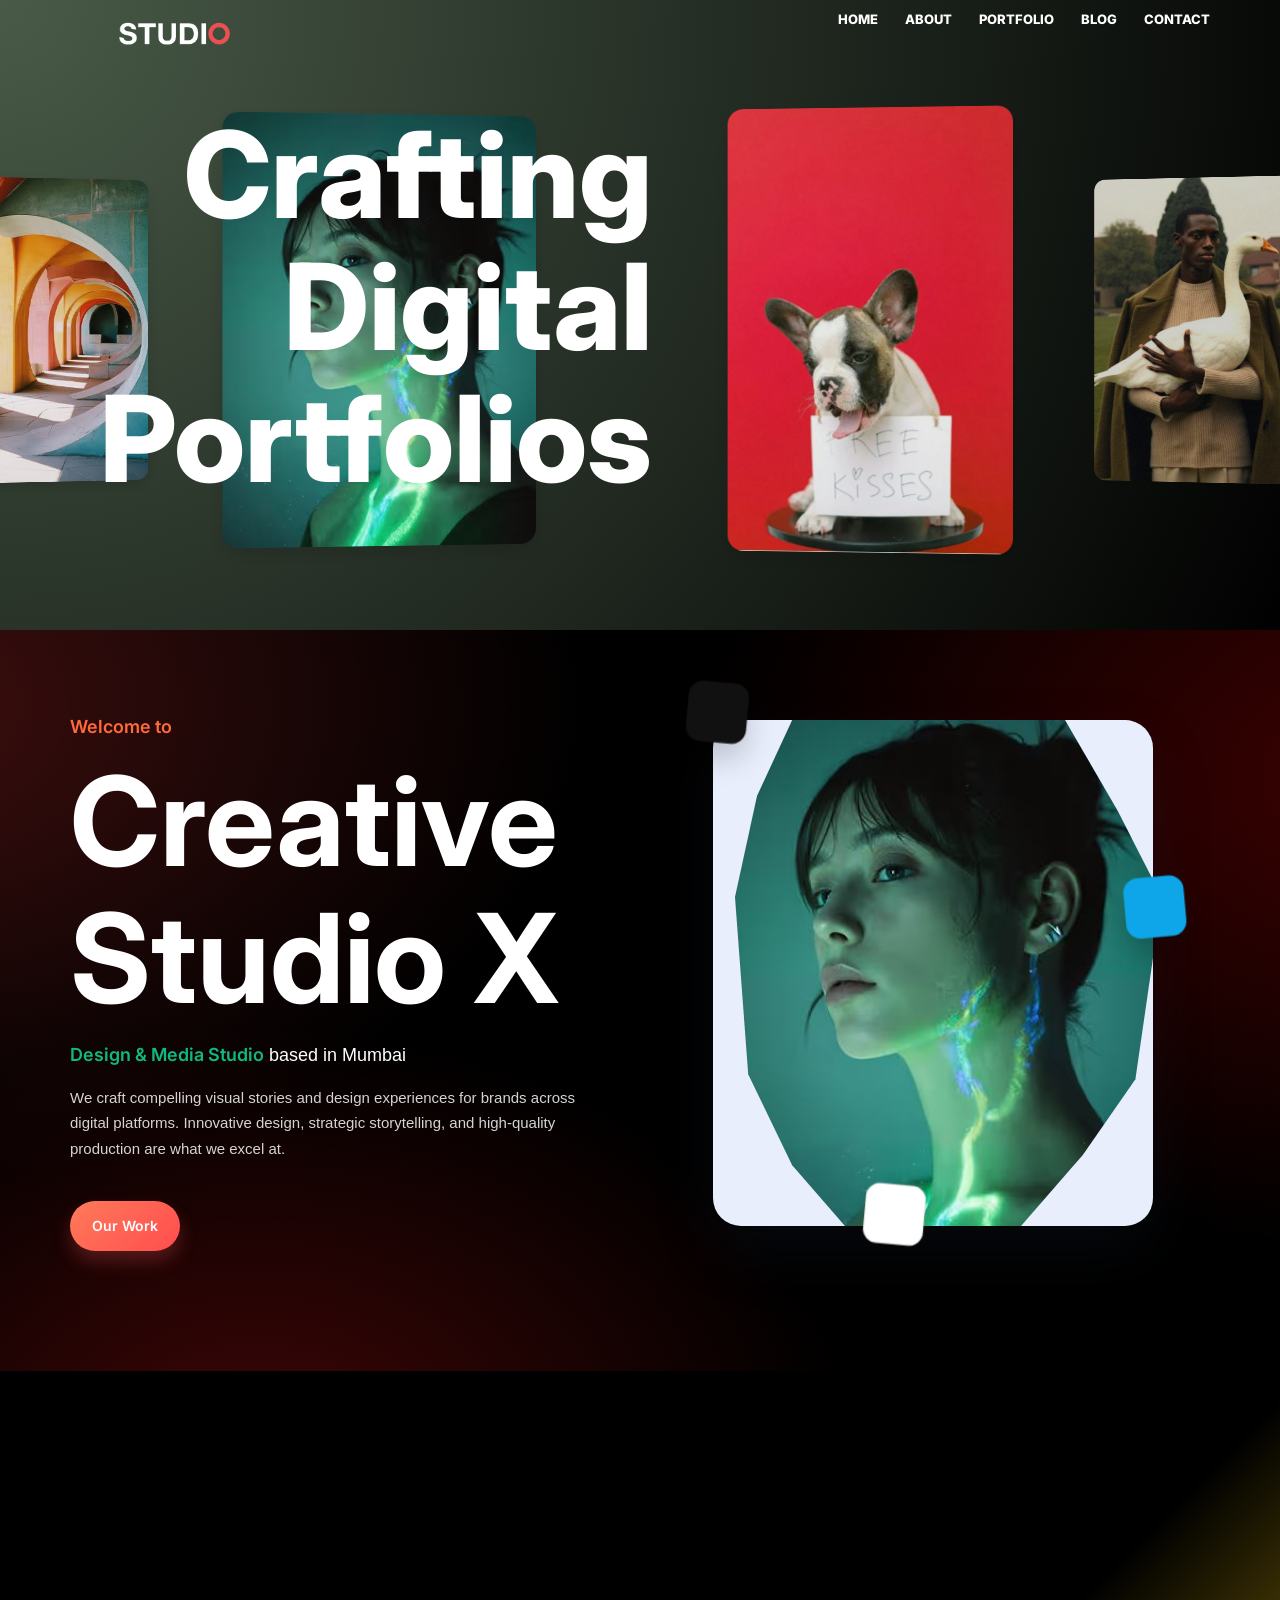
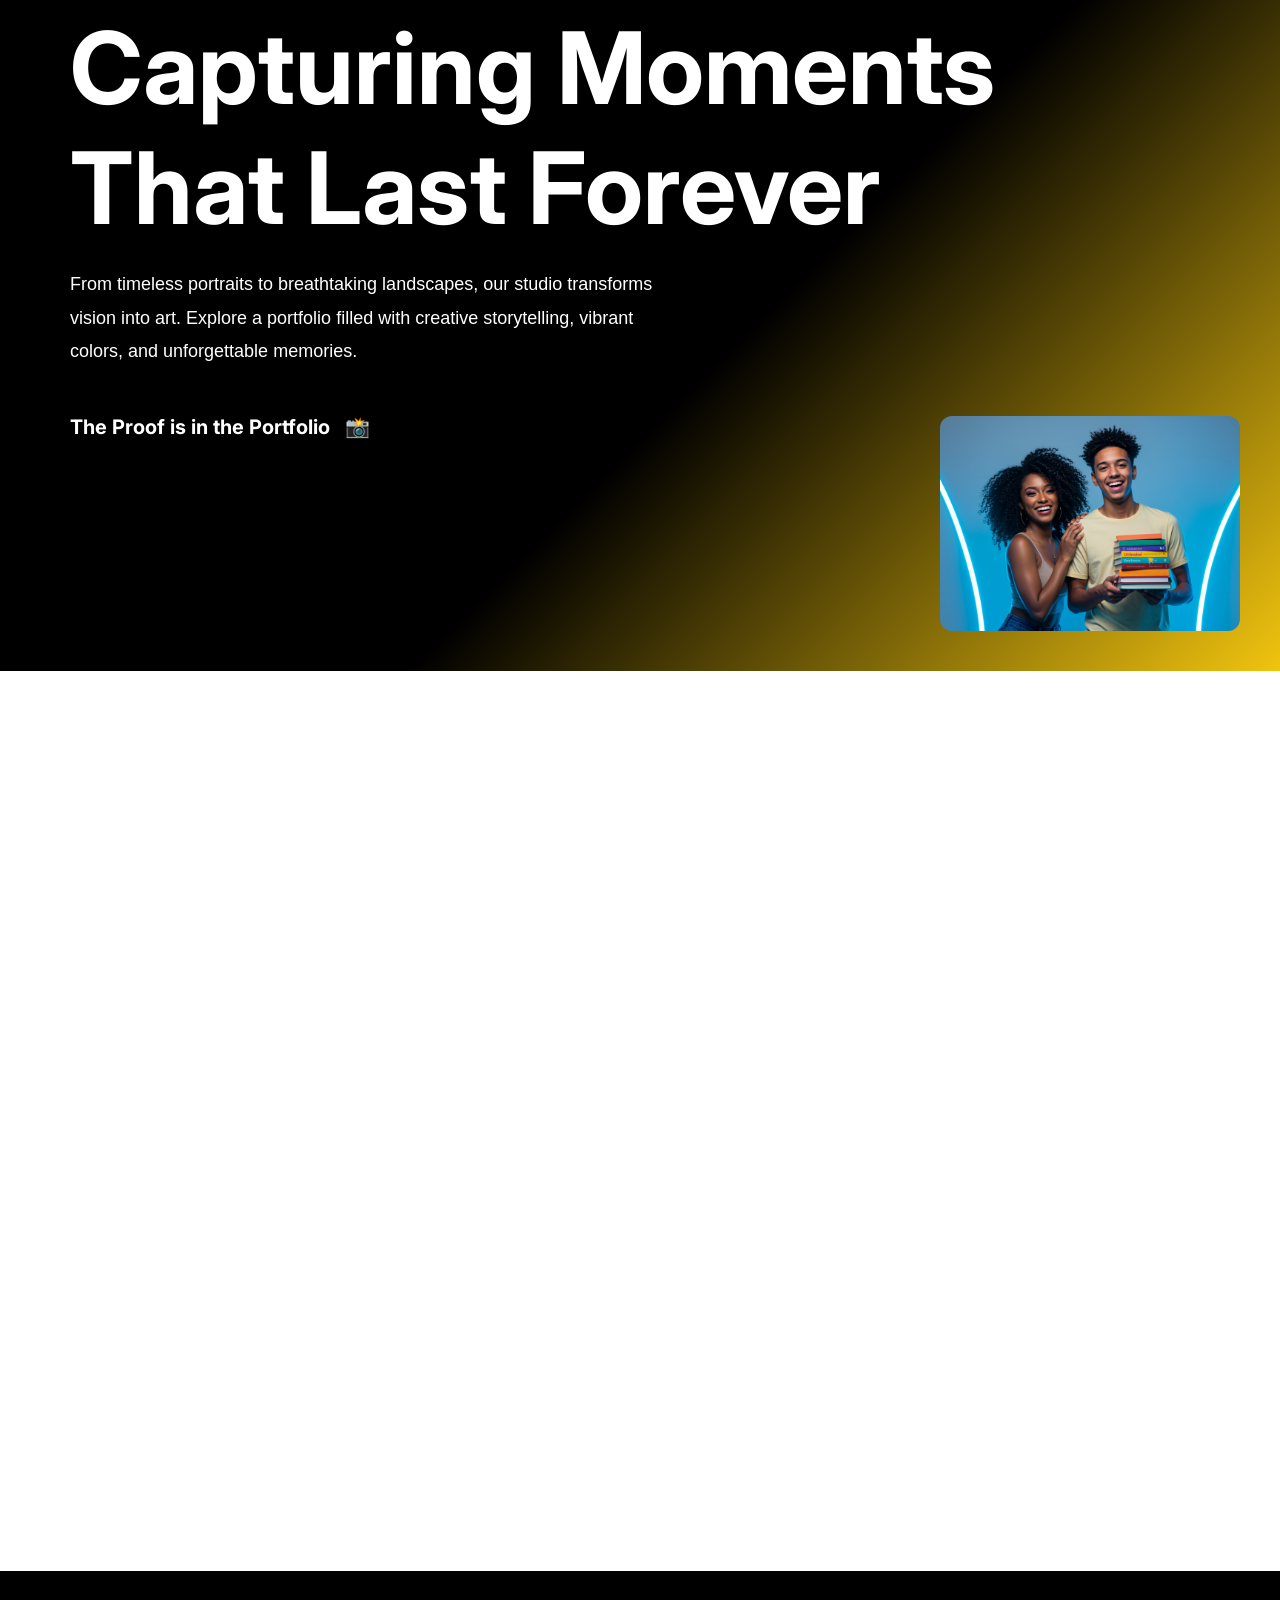
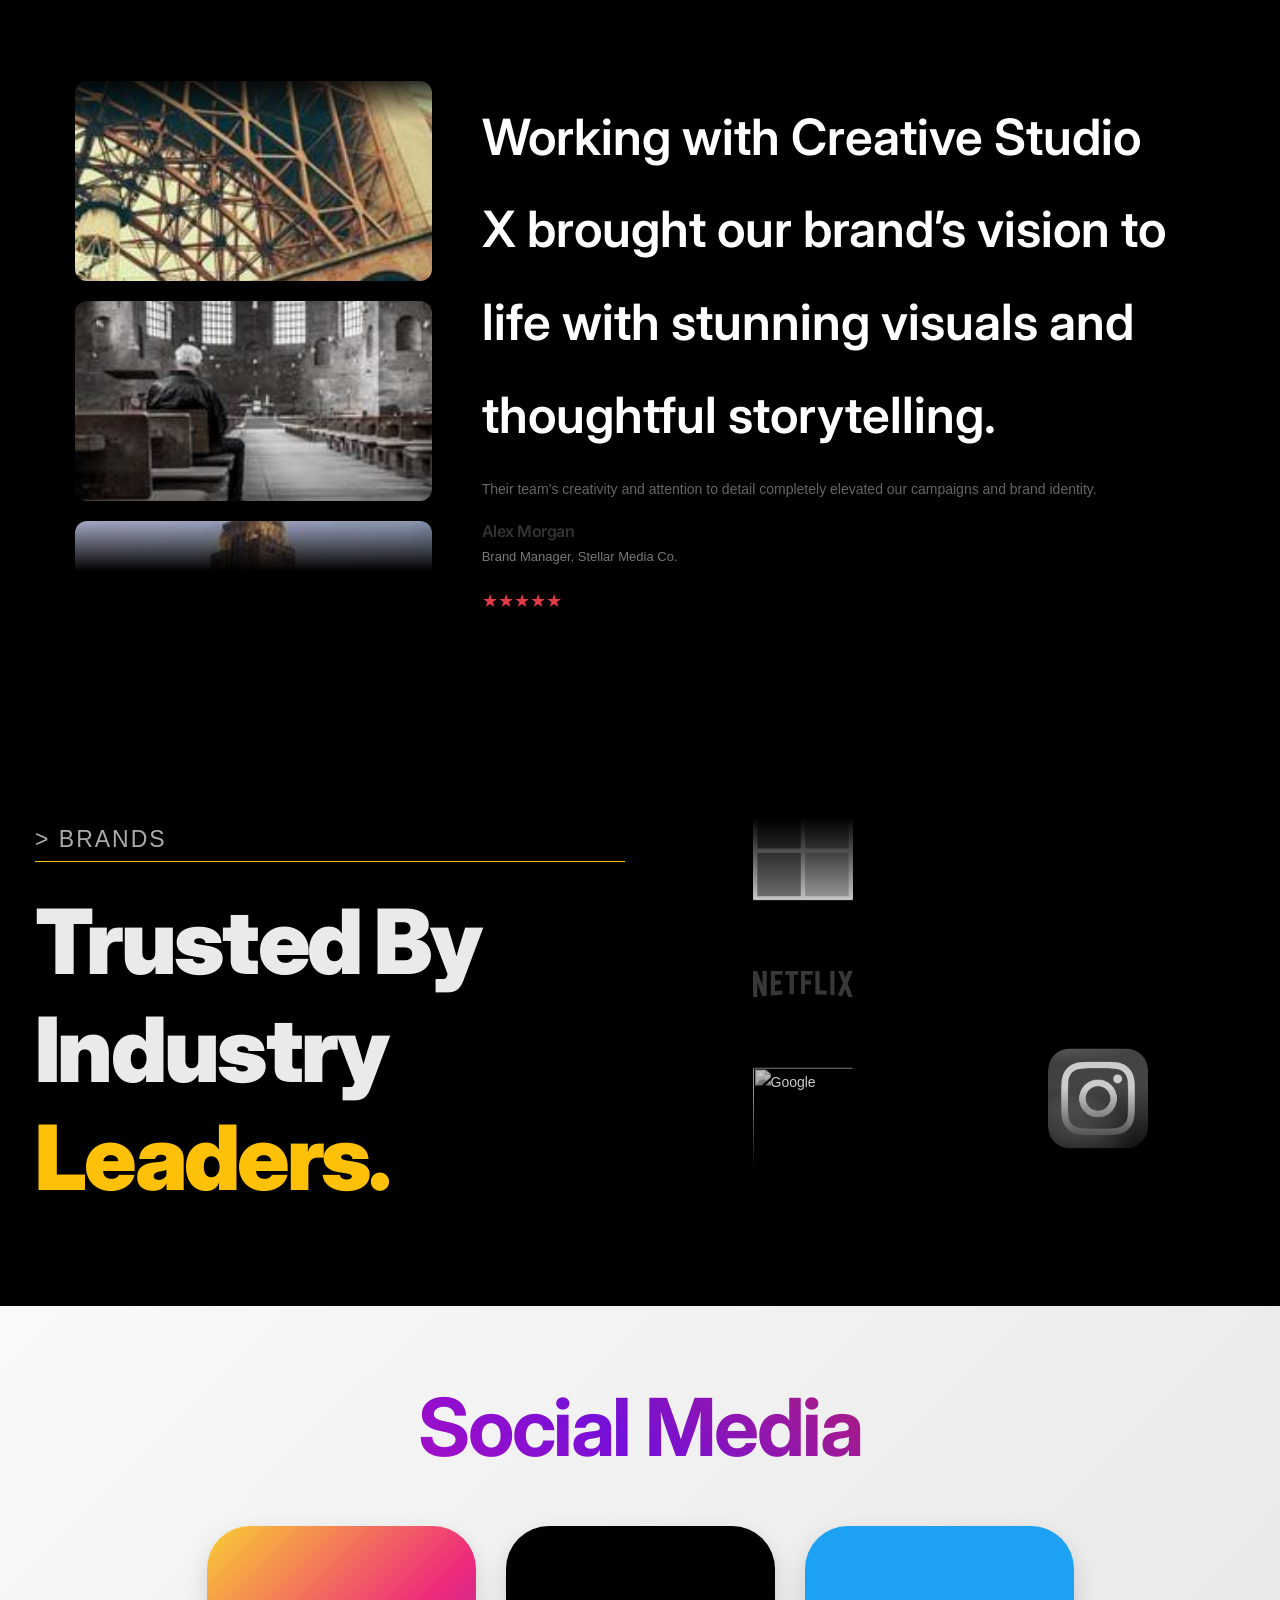
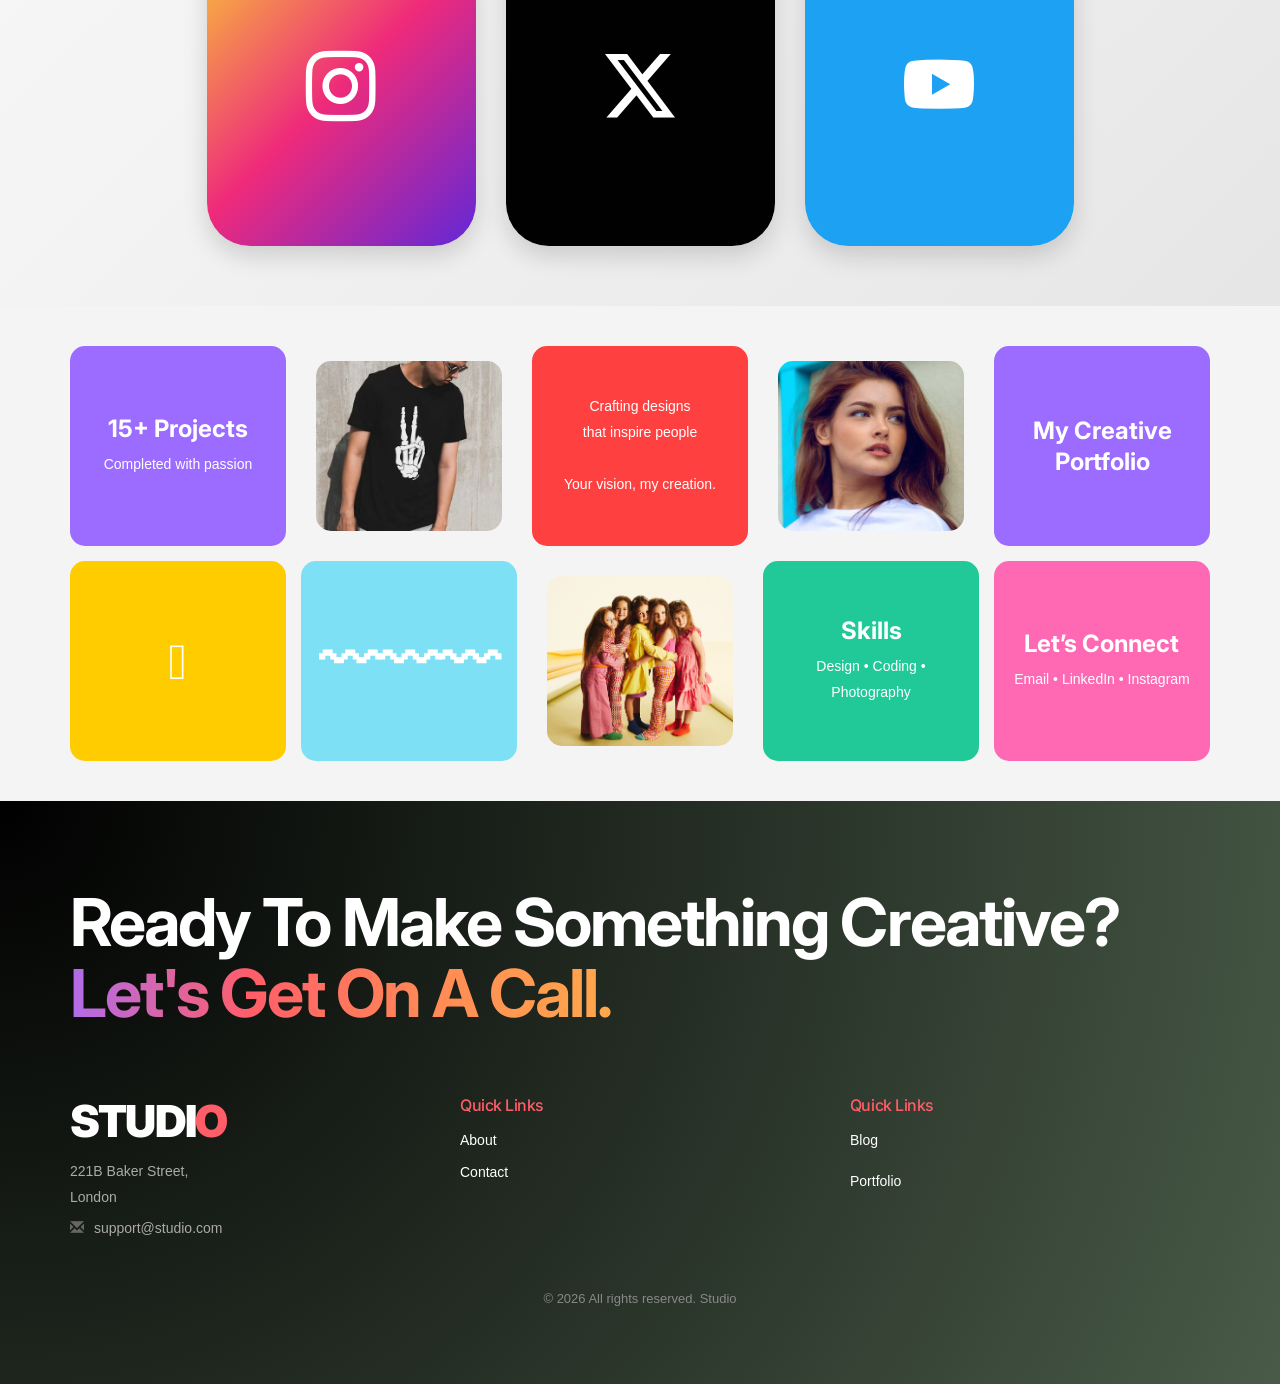
==== commit ba4c0a96: "media projects code changes" ====
--- a/index.html
+++ b/index.html
@@ -29,8 +29,8 @@
 
         body,
         #wrapper,
-        #wrapper * {
-            font-family: var(--site-font) !important;
+        #wrapper *:not(i):not([class^="ri-"]):not([class*=" ri-"]) {
+            font-family: var(--site-font);
         }
     </style>
     <link rel="stylesheet" href="assets/css/custom/editmode.css">
@@ -49,7 +49,7 @@
                             <p class="home-68-eyebrow"
                                 style="translate: none; rotate: none; scale: none; opacity: 1; transform: translate(0px);">
                                 Welcome to</p>
-                            <h1 class="home-68-title"
+                            <h1 class="home-68-title company_name"
                                 style="translate: none; rotate: none; scale: none; opacity: 1; transform: translate(0px);">
                                 Creative Studio X</h1>
                             <p class="home-68-role"
@@ -401,7 +401,7 @@
         </div>
         <div id="footer" class=""></div>
     </div>
-     <script src="assets/js/middle-section.js"></script>
+    <script src="assets/js/middle-section.js"></script>
     <script src="https://ajax.googleapis.com/ajax/libs/jquery/3.7.1/jquery.min.js"></script>
     <script src="assets/js/jquery.js"></script>
     <script src="assets/js/init.js"></script>
@@ -417,37 +417,46 @@
     <script src="assets/js/common_js/html_image_editor.js"></script>
     <script src="assets/js/common_js/windows_postmessage.js"></script>
     <script>
-        var fileName = document.title || "index";
-
-        $(document).ready(function () {
-            // loadHeaderFooter("header", "client-assets/ust266062/ust266062/header.html");
-            // loadHeaderFooter("footer", "client-assets/ust266062/ust266062/footer.html");
-
+        $(function () {
+            /* Start code to load js and css files properly on local server or production server: NOte: this is the workwround, need to fix this */
+            loadHeaderFooter("header", "/media/projects/ust266062/ust266062/header.html");
+            loadHeaderFooter("footer", "/media/projects/ust266062/ust266062/footer.html");
+            /*  End code */
+            /*  Start code to load js and css files properly on Githubpages  */
             loadHeaderFooter("header", "header.html");
             loadHeaderFooter("footer", "footer.html");
+            /* End code */
+            function getCurrentFile() {
+                let file = new URLSearchParams(location.search).get("srcReq") ||
+                    location.pathname.split("/").pop() ||
+                    "index.html";
+                if (!file.includes(".")) file += ".html";
+                return file.toLowerCase();
+            }
+
+            function loadHeaderFooter(id, file) {
+                $("#" + id).load(file, function (_, status) {
+                    if (status === "error") return;
+                    const targetid = $("#" + id);
+                    targetid.find("a").addClass("edit-site");
+                    if (id !== "header") return;
+                    let current = getCurrentFile();
+                    // Show / hide sections
+                    targetid.find(".main-header-section").toggle(current === "index.html");
+                    targetid.find(".header-breadcrumb-section").toggle(current !== "index.html");
+                    // Match page name
+                    let name = "";
+                    targetid.find(".main-navigation a").each(function () {
+                        let href = ($(this).attr("href") || "").split("/").pop().toLowerCase();
+                        if (href === current) name = $(this).text().trim();
+                    });
+                    // Apply name (fallback safe)
+                    targetid.find(".Page_name").text(
+                        name || current.replace(".html", "").replace(/_/g, " ")
+                    );
+                });
+            }
         });
-
-        function loadHeaderFooter(id, file) {
-            $("#" + id).load(file, function (response, status, xhr) {
-                if (status === "error") {
-                    console.error("Error loading " + file + ":", xhr.status, xhr.statusText);
-                    return;
-                }
-
-                $("#" + id).find("a").addClass("edit-site");
-
-                if (id === "header") {
-                    if (fileName.toLowerCase() === "index" || fileName.toLowerCase() === "home") {
-                        $("#" + id).find(".header-breadcrumb-section").css("display", "none");
-                    } else {
-                        $("#" + id).find(".main-header-section").css("display", "none");
-                        $("#" + id).find(".header-breadcrumb-section").css("display", "inline-block");
-                        $("#" + id).find(".header-breadcrumb-section .Page_name")
-                            .text(fileName.charAt(0).toUpperCase() + fileName.slice(1));
-                    }
-                }
-            });
-        }
     </script>
 
 
